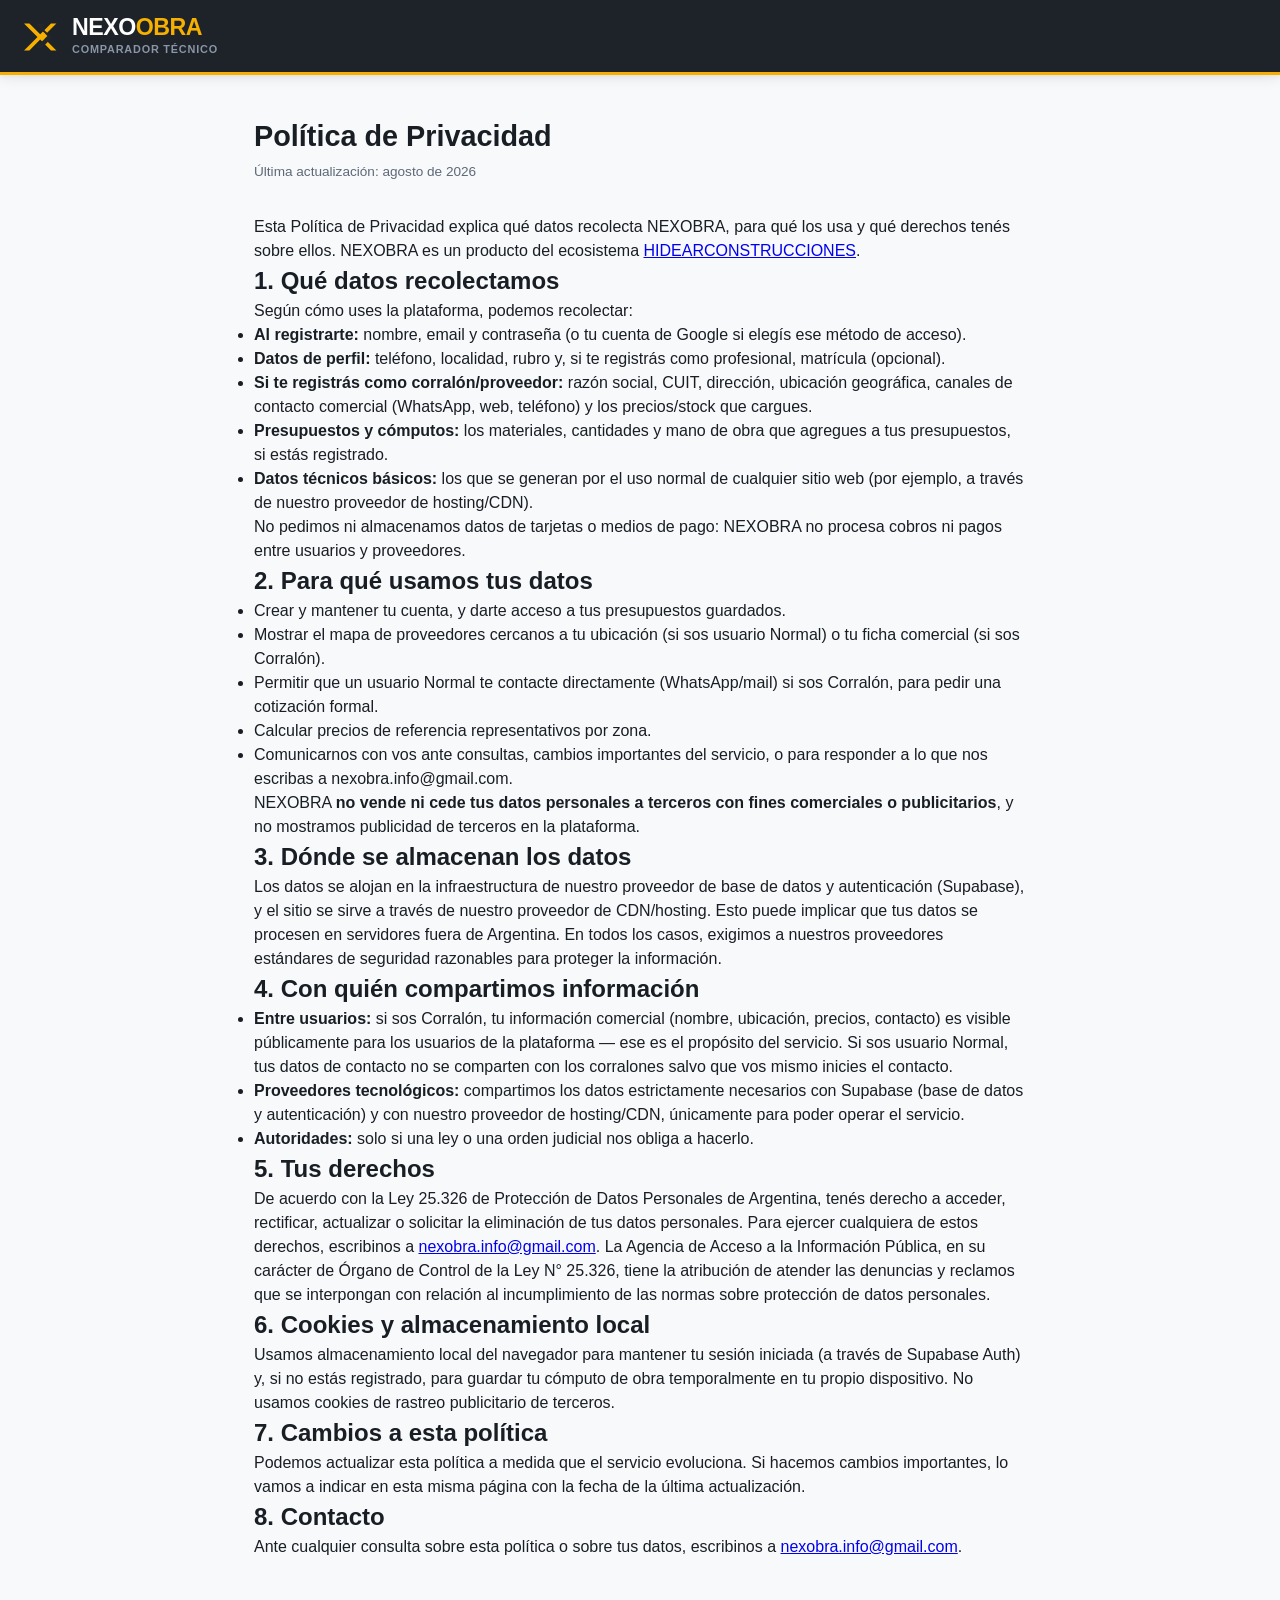
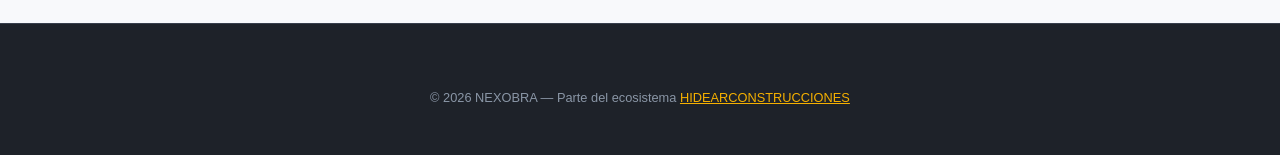
==== privacidad.html @ 2ec537c2 "Add files via upload" ====
<!DOCTYPE html>
<html lang="es">
<head>
  <meta charset="UTF-8">
  <meta name="viewport" content="width=device-width, initial-scale=1.0">
  <title>Política de Privacidad — NEXOBRA</title>
  <link rel="stylesheet" href="style.css">
</head>
<body>

  <header class="header" id="main-header">
    <div class="container header-container">
      <a href="index.html" class="brand-wrapper">
        <div class="brand-logo-icon">
          <svg width="36" height="36" viewBox="0 0 100 100" fill="none" xmlns="http://www.w3.org/2000/svg">
            <path d="M15 15L45 45L75 15H90L52.5 52.5L90 90H75L45 60L15 90H0L37.5 52.5L0 15H15Z" fill="#F5B000"/>
            <path d="M30 15L65 50L30 85H48L78 55L50 27L60 15H30Z" fill="#22262B"/>
            <path d="M55 40L65 50L55 60L45 50L55 40Z" fill="#F5B000"/>
          </svg>
        </div>
        <div class="brand-title-group">
          <div class="brand-name">NEXO<span class="accent">OBRA</span></div>
          <span class="brand-badge-tag">COMPARADOR TÉCNICO</span>
        </div>
      </a>
    </div>
  </header>

  <main class="container" style="max-width: 820px; padding: 2.5rem 1.5rem 4rem;">
    <h1 style="font-size: 1.8rem; font-weight: 800; margin-bottom: 4px;">Política de Privacidad</h1>
    <p style="color: var(--text-muted); font-size: 0.85rem; margin-bottom: 2rem;">Última actualización: agosto de 2026</p>

    <div class="legal-content">
      <p>Esta Política de Privacidad explica qué datos recolecta NEXOBRA, para qué los usa y qué derechos tenés sobre ellos. NEXOBRA es un producto del ecosistema <a href="https://www.hidearconstrucciones.com.ar/" target="_blank" rel="noopener">HIDEARCONSTRUCCIONES</a>.</p>

      <h2>1. Qué datos recolectamos</h2>
      <p>Según cómo uses la plataforma, podemos recolectar:</p>
      <ul>
        <li><strong>Al registrarte:</strong> nombre, email y contraseña (o tu cuenta de Google si elegís ese método de acceso).</li>
        <li><strong>Datos de perfil:</strong> teléfono, localidad, rubro y, si te registrás como profesional, matrícula (opcional).</li>
        <li><strong>Si te registrás como corralón/proveedor:</strong> razón social, CUIT, dirección, ubicación geográfica, canales de contacto comercial (WhatsApp, web, teléfono) y los precios/stock que cargues.</li>
        <li><strong>Presupuestos y cómputos:</strong> los materiales, cantidades y mano de obra que agregues a tus presupuestos, si estás registrado.</li>
        <li><strong>Datos técnicos básicos:</strong> los que se generan por el uso normal de cualquier sitio web (por ejemplo, a través de nuestro proveedor de hosting/CDN).</li>
      </ul>
      <p>No pedimos ni almacenamos datos de tarjetas o medios de pago: NEXOBRA no procesa cobros ni pagos entre usuarios y proveedores.</p>

      <h2>2. Para qué usamos tus datos</h2>
      <ul>
        <li>Crear y mantener tu cuenta, y darte acceso a tus presupuestos guardados.</li>
        <li>Mostrar el mapa de proveedores cercanos a tu ubicación (si sos usuario Normal) o tu ficha comercial (si sos Corralón).</li>
        <li>Permitir que un usuario Normal te contacte directamente (WhatsApp/mail) si sos Corralón, para pedir una cotización formal.</li>
        <li>Calcular precios de referencia representativos por zona.</li>
        <li>Comunicarnos con vos ante consultas, cambios importantes del servicio, o para responder a lo que nos escribas a nexobra.info@gmail.com.</li>
      </ul>
      <p>NEXOBRA <strong>no vende ni cede tus datos personales a terceros con fines comerciales o publicitarios</strong>, y no mostramos publicidad de terceros en la plataforma.</p>

      <h2>3. Dónde se almacenan los datos</h2>
      <p>Los datos se alojan en la infraestructura de nuestro proveedor de base de datos y autenticación (Supabase), y el sitio se sirve a través de nuestro proveedor de CDN/hosting. Esto puede implicar que tus datos se procesen en servidores fuera de Argentina. En todos los casos, exigimos a nuestros proveedores estándares de seguridad razonables para proteger la información.</p>

      <h2>4. Con quién compartimos información</h2>
      <ul>
        <li><strong>Entre usuarios:</strong> si sos Corralón, tu información comercial (nombre, ubicación, precios, contacto) es visible públicamente para los usuarios de la plataforma — ese es el propósito del servicio. Si sos usuario Normal, tus datos de contacto no se comparten con los corralones salvo que vos mismo inicies el contacto.</li>
        <li><strong>Proveedores tecnológicos:</strong> compartimos los datos estrictamente necesarios con Supabase (base de datos y autenticación) y con nuestro proveedor de hosting/CDN, únicamente para poder operar el servicio.</li>
        <li><strong>Autoridades:</strong> solo si una ley o una orden judicial nos obliga a hacerlo.</li>
      </ul>

      <h2>5. Tus derechos</h2>
      <p>De acuerdo con la Ley 25.326 de Protección de Datos Personales de Argentina, tenés derecho a acceder, rectificar, actualizar o solicitar la eliminación de tus datos personales. Para ejercer cualquiera de estos derechos, escribinos a <a href="mailto:nexobra.info@gmail.com">nexobra.info@gmail.com</a>. La Agencia de Acceso a la Información Pública, en su carácter de Órgano de Control de la Ley N° 25.326, tiene la atribución de atender las denuncias y reclamos que se interpongan con relación al incumplimiento de las normas sobre protección de datos personales.</p>

      <h2>6. Cookies y almacenamiento local</h2>
      <p>Usamos almacenamiento local del navegador para mantener tu sesión iniciada (a través de Supabase Auth) y, si no estás registrado, para guardar tu cómputo de obra temporalmente en tu propio dispositivo. No usamos cookies de rastreo publicitario de terceros.</p>

      <h2>7. Cambios a esta política</h2>
      <p>Podemos actualizar esta política a medida que el servicio evoluciona. Si hacemos cambios importantes, lo vamos a indicar en esta misma página con la fecha de la última actualización.</p>

      <h2>8. Contacto</h2>
      <p>Ante cualquier consulta sobre esta política o sobre tus datos, escribinos a <a href="mailto:nexobra.info@gmail.com">nexobra.info@gmail.com</a>.</p>
    </div>
  </main>

  <footer class="footer">
    <div class="container" style="text-align: center; padding: 1.5rem 0; font-size: 0.8rem; color: var(--text-subtle);">
      © 2026 NEXOBRA — Parte del ecosistema <a href="https://www.hidearconstrucciones.com.ar/" target="_blank" rel="noopener" style="color: var(--brand-yellow); text-decoration: underline;">HIDEARCONSTRUCCIONES</a>
    </div>
  </footer>

</body>
</html>
---- style.css ----
/* ==========================================================================
   NEXOBRA - Sistema de Diseño & Estilos Modernos
   Identidad: Amarillo Técnico de Obra & Antracita Carbón
   ========================================================================== */

:root {
  /* Brand Palette */
  --brand-yellow: #F5B000;
  --brand-yellow-hover: #E09E00;
  --brand-yellow-light: #FFF8E7;
  --brand-yellow-border: #FCE199;
  
  --brand-dark: #1E2229;
  --brand-dark-surface: #272C35;
  --brand-dark-border: #383F4C;
  
  /* Neutrals & Slate */
  --bg-app: #F8F9FB;
  --bg-card: #FFFFFF;
  --bg-card-hover: #FCFDFF;
  --bg-subtle: #F1F3F7;
  
  --text-main: #191E24;
  --text-muted: #5E6977;
  --text-subtle: #8A96A6;
  --text-inverse: #FFFFFF;
  
  --border-light: #E2E6EC;
  --border-subtle: #ECEFF4;
  
  /* Status */
  --color-success: #10B981;
  --color-success-light: #ECFDF5;
  --color-accent: #2563EB;
  --color-accent-light: #EFF6FF;

  /* Elevation */
  --shadow-sm: 0 1px 3px rgba(18, 24, 38, 0.05), 0 1px 2px rgba(18, 24, 38, 0.03);
  --shadow-md: 0 4px 12px rgba(18, 24, 38, 0.08), 0 2px 4px rgba(18, 24, 38, 0.04);
  --shadow-lg: 0 12px 28px rgba(18, 24, 38, 0.12), 0 4px 10px rgba(18, 24, 38, 0.06);
  --shadow-yellow: 0 4px 16px rgba(245, 176, 0, 0.28);
  
  /* Dimensions & Radius */
  --radius-sm: 6px;
  --radius-md: 10px;
  --radius-lg: 16px;
  --radius-full: 9999px;
  
  --font-family: 'Inter', -apple-system, BlinkMacSystemFont, "Segoe UI", Roboto, sans-serif;
  --transition-fast: 0.15s cubic-bezier(0.4, 0, 0.2, 1);
  --transition-normal: 0.25s cubic-bezier(0.4, 0, 0.2, 1);
}

/* Reset & Base */
*, *::before, *::after {
  box-sizing: border-box;
  margin: 0;
  padding: 0;
}

body {
  font-family: var(--font-family);
  background-color: var(--bg-app);
  color: var(--text-main);
  line-height: 1.5;
  -webkit-font-smoothing: antialiased;
  min-height: 100vh;
  display: flex;
  flex-direction: column;
}

/* Container */
.container {
  width: 100%;
  max-width: 1280px;
  margin: 0 auto;
  padding: 0 1.5rem;
}

/* ==========================================================================
   HEADER & NAVBAR
   ========================================================================== */
.header {
  background-color: var(--brand-dark);
  color: var(--text-inverse);
  position: sticky;
  top: 0;
  z-index: 100;
  border-bottom: 3px solid var(--brand-yellow);
  box-shadow: var(--shadow-md);
}

.header-container {
  display: flex;
  align-items: center;
  justify-content: space-between;
  height: 72px;
  gap: 16px;
}

.brand-wrapper {
  display: flex;
  align-items: center;
  gap: 12px;
  text-decoration: none;
  color: inherit;
  cursor: pointer;
}

.brand-logo-icon {
  width: 36px;
  height: 36px;
  display: flex;
  align-items: center;
  justify-content: center;
}

.brand-title-group {
  display: flex;
  flex-direction: column;
}

.brand-name {
  font-size: 1.45rem;
  font-weight: 900;
  letter-spacing: -0.5px;
  display: flex;
  align-items: center;
  line-height: 1.1;
}

.brand-name span.accent {
  color: var(--brand-yellow);
}

.brand-badge-tag {
  font-size: 0.68rem;
  font-weight: 700;
  letter-spacing: 0.8px;
  text-transform: uppercase;
  color: var(--text-subtle);
}

/* Nav Links */
.nav-links-desktop {
  display: flex;
  align-items: center;
  gap: 8px;
}

.nav-link {
  background: none;
  border: none;
  color: #D1D5DB;
  font-family: inherit;
  font-size: 0.9rem;
  font-weight: 600;
  padding: 8px 14px;
  border-radius: var(--radius-sm);
  cursor: pointer;
  transition: var(--transition-fast);
}

.nav-link:hover {
  color: var(--text-inverse);
  background-color: rgba(255, 255, 255, 0.06);
}

.nav-link.active {
  color: var(--brand-yellow);
  background-color: rgba(245, 176, 0, 0.12);
}

.header-actions {
  display: flex;
  align-items: center;
  gap: 12px;
}

.btn-excel-tool {
  display: inline-flex;
  align-items: center;
  gap: 8px;
  background-color: rgba(255, 255, 255, 0.08);
  color: #FFFFFF;
  border: 1px solid rgba(255, 255, 255, 0.2);
  padding: 9px 15px;
  border-radius: var(--radius-md);
  font-weight: 700;
  font-size: 0.84rem;
  cursor: pointer;
  transition: var(--transition-fast);
}

.btn-excel-tool:hover {
  background-color: var(--brand-yellow);
  color: var(--brand-dark);
  border-color: var(--brand-yellow);
  transform: translateY(-1px);
}

.btn-computo {
  display: inline-flex;
  align-items: center;
  gap: 10px;
  background-color: var(--brand-yellow);
  color: var(--brand-dark);
  border: none;
  padding: 10px 18px;
  border-radius: var(--radius-md);
  font-weight: 700;
  font-size: 0.88rem;
  cursor: pointer;
  transition: var(--transition-fast);
  box-shadow: var(--shadow-yellow);
}

.btn-computo:hover {
  background-color: var(--brand-yellow-hover);
  transform: translateY(-1px);
}

.computo-counter {
  background-color: var(--brand-dark);
  color: var(--brand-yellow);
  font-size: 0.75rem;
  padding: 2px 7px;
  border-radius: var(--radius-full);
  font-weight: 800;
}

/* ==========================================================================
   HOME VIEW STYLES
   ========================================================================== */
.hero-home {
  background: linear-gradient(180deg, var(--brand-dark) 0%, #222731 100%);
  color: var(--text-inverse);
  padding: 4.5rem 0 3.5rem;
  text-align: center;
  border-bottom: 1px solid var(--brand-dark-border);
}

.hero-home-content {
  max-width: 920px;
  margin: 0 auto;
}

.hero-tagline-badge {
  display: inline-block;
  background-color: rgba(245, 176, 0, 0.15);
  border: 1px solid var(--brand-yellow);
  color: var(--brand-yellow);
  font-size: 0.82rem;
  font-weight: 700;
  padding: 6px 14px;
  border-radius: var(--radius-full);
  margin-bottom: 1.25rem;
  letter-spacing: 0.5px;
  text-transform: uppercase;
}

.hero-main-title {
  font-size: 2.75rem;
  font-weight: 900;
  line-height: 1.15;
  letter-spacing: -1px;
  margin-bottom: 1.25rem;
}

.hero-main-title .accent-word {
  color: var(--brand-yellow);
}

.hero-main-desc {
  font-size: 1.12rem;
  color: #CBD5E1;
  line-height: 1.6;
  max-width: 780px;
  margin: 0 auto 2.5rem;
}

.hero-search-box {
  max-width: 760px;
  margin: 0 auto;
}

.search-input-wrapper {
  position: relative;
  display: flex;
  align-items: center;
  background-color: var(--bg-card);
  border-radius: var(--radius-lg);
  box-shadow: var(--shadow-lg);
  border: 2px solid transparent;
  transition: var(--transition-normal);
  padding: 5px;
  gap: 8px;
}

.search-input-wrapper:focus-within {
  border-color: var(--brand-yellow);
  box-shadow: 0 0 0 4px rgba(245, 176, 0, 0.25), var(--shadow-lg);
}

.search-icon {
  margin-left: 14px;
  color: var(--text-subtle);
  display: flex;
  align-items: center;
}

.search-input {
  width: 100%;
  padding: 12px 14px;
  font-size: 1.05rem;
  border: none;
  outline: none;
  background: transparent;
  color: var(--text-main);
  font-family: inherit;
}

.search-input::placeholder {
  color: var(--text-subtle);
  font-size: 0.95rem;
}

/* Quick tags in Hero */
.quick-tags-wrapper {
  display: flex;
  align-items: center;
  justify-content: center;
  flex-wrap: wrap;
  gap: 8px;
  font-size: 0.82rem;
}

.quick-tags-label {
  color: var(--text-subtle);
  font-weight: 500;
  margin-right: 4px;
}

.tag-pill {
  background-color: rgba(255, 255, 255, 0.1);
  color: #E2E8F0;
  border: 1px solid rgba(255, 255, 255, 0.15);
  padding: 5px 12px;
  border-radius: var(--radius-full);
  font-size: 0.78rem;
  cursor: pointer;
  transition: var(--transition-fast);
  user-select: none;
}

.tag-pill:hover {
  background-color: var(--brand-yellow);
  color: var(--brand-dark);
  border-color: var(--brand-yellow);
  transform: translateY(-1px);
}

/* ==========================================================================
   SECCIÓN PILARES DE INNOVACIÓN
   ========================================================================== */
.section-pilares {
  padding: 4.5rem 0;
  background-color: var(--bg-card);
  border-bottom: 1px solid var(--border-light);
}

.section-heading-center {
  text-align: center;
  max-width: 720px;
  margin: 0 auto 3rem;
}

.subheading-accent {
  font-size: 0.82rem;
  font-weight: 800;
  text-transform: uppercase;
  letter-spacing: 1.5px;
  color: var(--brand-yellow);
  margin-bottom: 8px;
}

.section-title {
  font-size: 2rem;
  font-weight: 800;
  color: var(--text-main);
  letter-spacing: -0.5px;
  margin-bottom: 10px;
}

.section-desc {
  font-size: 1rem;
  color: var(--text-muted);
  line-height: 1.55;
}

.pilares-grid {
  display: grid;
  grid-template-columns: repeat(auto-fit, minmax(300px, 1fr));
  gap: 2rem;
}

.pilar-card {
  background-color: var(--bg-app);
  border: 1px solid var(--border-light);
  border-radius: var(--radius-lg);
  padding: 2rem 1.75rem;
  transition: var(--transition-normal);
}

.pilar-card:hover {
  transform: translateY(-3px);
  box-shadow: var(--shadow-md);
  border-color: var(--brand-yellow);
}

.pilar-icon-box {
  font-size: 2.2rem;
  margin-bottom: 1.25rem;
}

.pilar-title {
  font-size: 1.2rem;
  font-weight: 800;
  margin-bottom: 10px;
  color: var(--brand-dark);
}

.pilar-text {
  font-size: 0.92rem;
  color: var(--text-muted);
  line-height: 1.6;
}

/* ==========================================================================
   SECCIÓN RUBROS / SUBÁREAS HUB
   ========================================================================== */
.section-rubros {
  padding: 4.5rem 0;
  background-color: var(--bg-app);
}

.section-heading-between {
  display: flex;
  align-items: flex-end;
  justify-content: space-between;
  margin-bottom: 2.5rem;
  gap: 1.5rem;
  flex-wrap: wrap;
}

.rubros-hub-grid {
  display: grid;
  grid-template-columns: repeat(auto-fill, minmax(280px, 1fr));
  gap: 1.5rem;
}

.rubro-hub-card {
  background-color: var(--bg-card);
  border: 1px solid var(--border-light);
  border-radius: var(--radius-lg);
  padding: 1.5rem;
  box-shadow: var(--shadow-sm);
  display: flex;
  flex-direction: column;
  justify-content: space-between;
  cursor: pointer;
  transition: var(--transition-normal);
  position: relative;
  overflow: hidden;
}

.rubro-hub-card::before {
  content: '';
  position: absolute;
  top: 0;
  left: 0;
  width: 100%;
  height: 4px;
  background-color: transparent;
  transition: background-color var(--transition-fast);
}

.rubro-hub-card:hover {
  transform: translateY(-3px);
  box-shadow: var(--shadow-md);
  border-color: var(--brand-yellow-border);
}

.rubro-hub-card:hover::before {
  background-color: var(--brand-yellow);
}

.rubro-card-top {
  display: flex;
  align-items: center;
  justify-content: space-between;
  margin-bottom: 12px;
}

.rubro-card-icon {
  font-size: 1.8rem;
  background-color: var(--bg-subtle);
  width: 48px;
  height: 48px;
  display: flex;
  align-items: center;
  justify-content: center;
  border-radius: var(--radius-md);
}

.rubro-count-pill {
  font-size: 0.76rem;
  font-weight: 700;
  background-color: var(--brand-yellow-light);
  color: #854D0E;
  border: 1px solid var(--brand-yellow-border);
  padding: 3px 9px;
  border-radius: var(--radius-full);
}

.rubro-card-name {
  font-size: 1.15rem;
  font-weight: 800;
  color: var(--brand-dark);
  margin-bottom: 6px;
}

.rubro-card-desc {
  font-size: 0.84rem;
  color: var(--text-muted);
  line-height: 1.45;
  margin-bottom: 16px;
}

.rubro-card-footer {
  display: flex;
  align-items: center;
  justify-content: space-between;
  font-size: 0.82rem;
  font-weight: 700;
  color: var(--brand-dark);
  border-top: 1px solid var(--border-subtle);
  padding-top: 12px;
}

.rubro-card-footer span.arrow {
  color: var(--brand-yellow);
  font-size: 1.1rem;
  transition: transform var(--transition-fast);
}

.rubro-hub-card:hover .rubro-card-footer span.arrow {
  transform: translateX(4px);
}

/* ==========================================================================
   BANNER EXCEL CTA
   ========================================================================== */
.section-excel-cta {
  padding: 1rem 0 4.5rem;
  background-color: var(--bg-app);
}

.excel-banner-card {
  background: linear-gradient(135deg, var(--brand-dark) 0%, #29303D 100%);
  border: 1px solid var(--brand-dark-border);
  border-radius: var(--radius-lg);
  padding: 3rem;
  color: var(--text-inverse);
  display: grid;
  grid-template-columns: 1.2fr 1fr;
  gap: 2.5rem;
  align-items: center;
  box-shadow: var(--shadow-lg);
  position: relative;
  overflow: hidden;
}

.excel-banner-badge {
  font-size: 0.76rem;
  font-weight: 800;
  letter-spacing: 1px;
  color: var(--brand-yellow);
  display: inline-block;
  margin-bottom: 10px;
}

.excel-banner-title {
  font-size: 1.85rem;
  font-weight: 800;
  line-height: 1.2;
  margin-bottom: 12px;
}

.excel-banner-text {
  font-size: 0.96rem;
  color: #CBD5E1;
  line-height: 1.6;
  margin-bottom: 24px;
}

.mock-excel-sheet {
  background-color: var(--bg-card);
  color: var(--text-main);
  border-radius: var(--radius-md);
  padding: 12px;
  font-family: monospace;
  font-size: 0.78rem;
  box-shadow: var(--shadow-md);
  border: 1px solid var(--border-light);
}

.mock-sheet-row {
  display: grid;
  grid-template-columns: 2fr 1fr 1fr 1fr;
  padding: 6px 8px;
  border-bottom: 1px solid var(--border-subtle);
}

.mock-sheet-row.head {
  background-color: var(--bg-subtle);
  font-weight: 700;
  border-bottom: 1px solid var(--border-light);
}

.mock-sheet-row.total {
  background-color: var(--brand-yellow-light);
  font-weight: 800;
  border-bottom: none;
}

/* ==========================================================================
   CATALOG VIEW (BREADCRUMB & CONTROLS)
   ========================================================================== */
.catalog-breadcrumb {
  display: flex;
  align-items: center;
  gap: 8px;
  font-size: 0.85rem;
  margin-bottom: 1.25rem;
}

.btn-breadcrumb-home {
  background: none;
  border: none;
  color: var(--text-muted);
  font-weight: 700;
  cursor: pointer;
  padding: 4px 8px;
  border-radius: var(--radius-sm);
  transition: var(--transition-fast);
}

.btn-breadcrumb-home:hover {
  background-color: var(--border-light);
  color: var(--brand-dark);
}

.breadcrumb-separator {
  color: var(--text-subtle);
}

.breadcrumb-current {
  font-weight: 700;
  color: var(--brand-dark);
}

.catalog-header-banner {
  display: flex;
  align-items: center;
  justify-content: space-between;
  gap: 1.5rem;
  margin-bottom: 1.5rem;
  flex-wrap: wrap;
}

.catalog-title {
  font-size: 1.85rem;
  font-weight: 800;
  color: var(--brand-dark);
  letter-spacing: -0.5px;
}

.catalog-subtitle {
  font-size: 0.92rem;
  color: var(--text-muted);
}

.catalog-search-inline {
  width: 100%;
  max-width: 380px;
  background: var(--bg-card);
  border-radius: var(--radius-md);
  border: 1px solid var(--border-light);
  box-shadow: var(--shadow-sm);
}

.catalog-search-inline .search-input {
  padding: 10px 14px;
  font-size: 0.9rem;
}

/* ==========================================================================
   APP CONTROLS BAR (DUAL PRICING & FILTERS)
   ========================================================================== */
.controls-card {
  background-color: var(--bg-card);
  border: 1px solid var(--border-light);
  border-radius: var(--radius-lg);
  padding: 1.25rem 1.5rem;
  box-shadow: var(--shadow-sm);
  margin-bottom: 2rem;
  display: flex;
  flex-direction: column;
  gap: 1.25rem;
}

.controls-header {
  display: flex;
  align-items: center;
  justify-content: space-between;
  flex-wrap: wrap;
  gap: 1rem;
  border-bottom: 1px solid var(--border-subtle);
  padding-bottom: 1rem;
}

.pricing-mode-selector {
  display: flex;
  align-items: center;
  gap: 12px;
}

.mode-toggle-group {
  display: inline-flex;
  background-color: var(--bg-subtle);
  padding: 4px;
  border-radius: var(--radius-md);
  border: 1px solid var(--border-light);
}

.mode-btn {
  display: flex;
  align-items: center;
  gap: 8px;
  border: none;
  background: transparent;
  padding: 8px 16px;
  border-radius: var(--radius-sm);
  font-size: 0.88rem;
  font-weight: 600;
  color: var(--text-muted);
  cursor: pointer;
  transition: var(--transition-fast);
}

.mode-btn.active {
  background-color: var(--brand-dark);
  color: var(--brand-yellow);
  box-shadow: var(--shadow-sm);
}

.mode-btn:not(.active):hover {
  color: var(--text-main);
  background-color: rgba(0, 0, 0, 0.04);
}

.view-sort-controls {
  display: flex;
  align-items: center;
  gap: 12px;
}

.sort-select {
  padding: 8px 14px;
  border-radius: var(--radius-md);
  border: 1px solid var(--border-light);
  background-color: var(--bg-card);
  color: var(--text-main);
  font-size: 0.85rem;
  font-weight: 500;
  outline: none;
  cursor: pointer;
}

.sort-select:focus {
  border-color: var(--brand-yellow);
}

.view-toggle-btn {
  background-color: var(--bg-subtle);
  border: 1px solid var(--border-light);
  color: var(--text-muted);
  width: 38px;
  height: 38px;
  border-radius: var(--radius-md);
  display: flex;
  align-items: center;
  justify-content: center;
  cursor: pointer;
  transition: var(--transition-fast);
}

.view-toggle-btn.active, .view-toggle-btn:hover {
  color: var(--brand-dark);
  border-color: var(--text-main);
  background-color: var(--bg-card);
}

.category-filter-bar {
  display: flex;
  align-items: center;
  gap: 8px;
  overflow-x: auto;
  padding-bottom: 4px;
  scrollbar-width: thin;
}

.category-filter-bar::-webkit-scrollbar {
  height: 4px;
}

.category-filter-bar::-webkit-scrollbar-thumb {
  background-color: var(--border-light);
  border-radius: 4px;
}

.cat-btn {
  white-space: nowrap;
  background-color: var(--bg-subtle);
  color: var(--text-muted);
  border: 1px solid var(--border-light);
  padding: 7px 14px;
  border-radius: var(--radius-full);
  font-size: 0.82rem;
  font-weight: 600;
  cursor: pointer;
  transition: var(--transition-fast);
  display: inline-flex;
  align-items: center;
  gap: 6px;
}

.cat-btn .count-badge {
  background-color: rgba(0,0,0,0.06);
  padding: 1px 6px;
  border-radius: 10px;
  font-size: 0.72rem;
}

.cat-btn:hover {
  background-color: var(--border-light);
  color: var(--text-main);
}

.cat-btn.active {
  background-color: var(--brand-yellow);
  color: var(--brand-dark);
  border-color: var(--brand-yellow);
}

.cat-btn.active .count-badge {
  background-color: var(--brand-dark);
  color: var(--brand-yellow);
}

/* ==========================================================================
   RESULTS SUMMARY & PRODUCTS GRID
   ========================================================================== */
.results-summary {
  display: flex;
  align-items: center;
  justify-content: space-between;
  margin-bottom: 1.25rem;
  font-size: 0.88rem;
  color: var(--text-muted);
}

.results-count {
  font-weight: 700;
  color: var(--text-main);
}

.products-grid {
  display: grid;
  grid-template-columns: repeat(auto-fill, minmax(320px, 1fr));
  gap: 1.5rem;
  margin-bottom: 3rem;
}

.product-card {
  background-color: var(--bg-card);
  border: 1px solid var(--border-light);
  border-radius: var(--radius-lg);
  padding: 1.4rem;
  box-shadow: var(--shadow-sm);
  display: flex;
  flex-direction: column;
  justify-content: space-between;
  transition: var(--transition-normal);
  position: relative;
}

.product-card:hover {
  box-shadow: var(--shadow-md);
  border-color: var(--brand-yellow-border);
  transform: translateY(-2px);
}

.card-top {
  display: flex;
  align-items: flex-start;
  justify-content: space-between;
  gap: 8px;
  margin-bottom: 10px;
}

.card-code {
  font-family: monospace;
  font-size: 0.75rem;
  font-weight: 700;
  color: var(--brand-dark);
  background-color: var(--brand-yellow-light);
  border: 1px solid var(--brand-yellow-border);
  padding: 2px 6px;
  border-radius: 4px;
}

.card-rubro-badge {
  font-size: 0.72rem;
  font-weight: 600;
  color: var(--text-muted);
  background-color: var(--bg-subtle);
  padding: 2px 8px;
  border-radius: var(--radius-full);
}

.product-title {
  font-size: 1.05rem;
  font-weight: 700;
  color: var(--text-main);
  line-height: 1.35;
  margin-bottom: 6px;
}

.product-category-tree {
  font-size: 0.78rem;
  color: var(--text-subtle);
  margin-bottom: 12px;
}

.card-price-box {
  background-color: var(--bg-subtle);
  border-radius: var(--radius-md);
  padding: 12px 14px;
  margin-bottom: 14px;
  border: 1px solid var(--border-subtle);
}

.price-main-row {
  display: flex;
  align-items: baseline;
  justify-content: space-between;
}

.price-main-val {
  font-size: 1.38rem;
  font-weight: 800;
  color: var(--brand-dark);
  letter-spacing: -0.5px;
}

.price-unit-tag {
  font-size: 0.82rem;
  font-weight: 600;
  color: var(--text-muted);
}

.price-secondary-row {
  display: flex;
  align-items: center;
  justify-content: space-between;
  margin-top: 4px;
  font-size: 0.76rem;
  color: var(--text-muted);
  border-top: 1px dashed var(--border-light);
  padding-top: 4px;
}

.price-trace {
  margin: -5px 0 12px;
  border: 1px solid var(--border-subtle);
  border-radius: var(--radius-sm);
  background: #fffdf5;
  color: var(--text-muted);
  font-size: 0.74rem;
}

.price-trace summary {
  cursor: pointer;
  padding: 8px 10px;
  color: var(--brand-dark);
  font-weight: 700;
}

.price-trace-content {
  border-top: 1px solid var(--border-subtle);
  padding: 8px 10px 10px;
  line-height: 1.55;
}

.price-trace-content span,
.cart-price-trace,
.table-price-trace {
  color: var(--text-subtle);
}

.price-trace-content p {
  margin: 7px 0 0;
  font-size: 0.7rem;
  line-height: 1.4;
}

.table-price-trace,
.cart-price-trace {
  margin-top: 3px;
  font-size: 0.68rem;
  line-height: 1.25;
}

.card-tags {
  display: flex;
  flex-wrap: wrap;
  gap: 5px;
  margin-bottom: 16px;
}

.card-tag-item {
  font-size: 0.72rem;
  background-color: var(--bg-app);
  color: var(--text-muted);
  border: 1px solid var(--border-light);
  padding: 2px 7px;
  border-radius: var(--radius-sm);
  cursor: pointer;
  transition: var(--transition-fast);
}

.card-tag-item:hover {
  background-color: var(--brand-yellow-light);
  color: var(--brand-dark);
  border-color: var(--brand-yellow);
}

.card-actions {
  display: flex;
  align-items: center;
  gap: 8px;
  margin-top: auto;
}

.qty-control {
  display: flex;
  align-items: center;
  border: 1px solid var(--border-light);
  border-radius: var(--radius-md);
  background-color: var(--bg-card);
  overflow: hidden;
}

.qty-btn {
  background: none;
  border: none;
  width: 32px;
  height: 36px;
  font-weight: bold;
  font-size: 1rem;
  cursor: pointer;
  color: var(--text-main);
  transition: var(--transition-fast);
  display: flex;
  align-items: center;
  justify-content: center;
}

.qty-btn:hover {
  background-color: var(--bg-subtle);
}

.qty-input {
  width: 44px;
  height: 36px;
  border: none;
  text-align: center;
  font-weight: 700;
  font-size: 0.88rem;
  color: var(--text-main);
  outline: none;
  background: transparent;
}

.btn-add-computo {
  flex: 1;
  display: flex;
  align-items: center;
  justify-content: center;
  gap: 6px;
  background-color: var(--brand-dark);
  color: var(--brand-yellow);
  border: none;
  padding: 9px 12px;
  border-radius: var(--radius-md);
  font-size: 0.84rem;
  font-weight: 700;
  cursor: pointer;
  transition: var(--transition-fast);
}

.btn-add-computo:hover {
  background-color: #0F1216;
  box-shadow: var(--shadow-sm);
}

.btn-add-computo.added {
  background-color: var(--color-success);
  color: white;
}

/* ==========================================================================
   TABLE VIEW ALTERNATIVE
   ========================================================================== */
.table-view-container {
  background-color: var(--bg-card);
  border: 1px solid var(--border-light);
  border-radius: var(--radius-lg);
  overflow-x: auto;
  box-shadow: var(--shadow-sm);
  margin-bottom: 3rem;
}

.materials-table {
  width: 100%;
  border-collapse: collapse;
  text-align: left;
  font-size: 0.88rem;
}

.materials-table th {
  background-color: var(--bg-subtle);
  color: var(--text-muted);
  font-weight: 700;
  padding: 12px 16px;
  border-bottom: 1px solid var(--border-light);
  font-size: 0.8rem;
  text-transform: uppercase;
  letter-spacing: 0.5px;
}

.materials-table td {
  padding: 14px 16px;
  border-bottom: 1px solid var(--border-subtle);
  vertical-align: middle;
}

.materials-table tr:hover {
  background-color: var(--bg-card-hover);
}

/* ==========================================================================
   OFFCANVAS / DRAWER CÓMPUTO DE OBRA
   ========================================================================== */
.drawer-backdrop, .modal-backdrop {
  position: fixed;
  top: 0;
  left: 0;
  width: 100vw;
  height: 100vh;
  background-color: rgba(15, 23, 42, 0.65);
  backdrop-filter: blur(4px);
  z-index: 200;
  opacity: 0;
  pointer-events: none;
  transition: opacity var(--transition-normal);
}

.drawer-backdrop.open, .modal-backdrop.open {
  opacity: 1;
  pointer-events: auto;
}

.computo-drawer {
  position: fixed;
  top: 0;
  right: -480px;
  width: 100%;
  max-width: 460px;
  height: 100vh;
  background-color: var(--bg-card);
  box-shadow: var(--shadow-lg);
  z-index: 210;
  display: flex;
  flex-direction: column;
  transition: right var(--transition-normal);
}

.computo-drawer.open {
  right: 0;
}

.drawer-header {
  background-color: var(--brand-dark);
  color: var(--text-inverse);
  padding: 1.25rem 1.5rem;
  display: flex;
  align-items: center;
  justify-content: space-between;
  border-bottom: 3px solid var(--brand-yellow);
}

.drawer-title-group {
  display: flex;
  align-items: center;
  gap: 10px;
}

.drawer-title {
  font-size: 1.15rem;
  font-weight: 800;
}

.drawer-close-btn, .modal-close-btn {
  background: none;
  border: none;
  color: var(--text-subtle);
  font-size: 1.4rem;
  cursor: pointer;
  padding: 4px;
}

.drawer-close-btn:hover, .modal-close-btn:hover {
  color: var(--text-inverse);
}

.drawer-body {
  flex: 1;
  overflow-y: auto;
  padding: 1.25rem 1.5rem;
}

.computo-empty-state {
  text-align: center;
  padding: 3rem 1rem;
  color: var(--text-muted);
}

.empty-icon {
  font-size: 3rem;
  margin-bottom: 1rem;
  opacity: 0.6;
}

.computo-list {
  display: flex;
  flex-direction: column;
  gap: 12px;
}

.computo-item {
  background-color: var(--bg-app);
  border: 1px solid var(--border-light);
  border-radius: var(--radius-md);
  padding: 12px;
  display: flex;
  flex-direction: column;
  gap: 8px;
}

.computo-item-head {
  display: flex;
  justify-content: space-between;
  align-items: flex-start;
  gap: 8px;
}

.computo-item-title {
  font-size: 0.88rem;
  font-weight: 700;
  color: var(--text-main);
  line-height: 1.3;
}

.btn-remove-item {
  background: none;
  border: none;
  color: #EF4444;
  cursor: pointer;
  font-size: 1.1rem;
  padding: 2px 6px;
}

.computo-item-controls {
  display: flex;
  align-items: center;
  justify-content: space-between;
  font-size: 0.82rem;
}

.computo-item-subtotal {
  font-weight: 800;
  color: var(--brand-dark);
  font-size: 0.95rem;
}

.drawer-footer {
  background-color: var(--bg-subtle);
  border-top: 1px solid var(--border-light);
  padding: 1.25rem 1.5rem;
  display: flex;
  flex-direction: column;
  gap: 12px;
}

.summary-row {
  display: flex;
  justify-content: space-between;
  align-items: center;
  font-size: 0.9rem;
  color: var(--text-muted);
}

.summary-row.total-row {
  font-size: 1.25rem;
  font-weight: 800;
  color: var(--brand-dark);
  border-top: 1px solid var(--border-light);
  padding-top: 8px;
}

.drawer-actions {
  display: grid;
  grid-template-columns: 1fr 1fr;
  gap: 10px;
  margin-top: 6px;
}

.btn-action-drawer {
  padding: 10px;
  border-radius: var(--radius-md);
  font-weight: 700;
  font-size: 0.85rem;
  cursor: pointer;
  display: flex;
  align-items: center;
  justify-content: center;
  gap: 6px;
  border: none;
  transition: var(--transition-fast);
}

.btn-print {
  background-color: var(--brand-dark);
  color: var(--brand-yellow);
}

.btn-print:hover {
  background-color: #0F1216;
}

.btn-copy {
  background-color: var(--bg-card);
  border: 1px solid var(--border-light);
  color: var(--text-main);
}

.btn-copy:hover {
  background-color: var(--border-light);
}

/* ==========================================================================
   MODAL EXCEL COTIZADOR (ETAPA 3)
   ========================================================================== */
.excel-modal {
  position: fixed;
  top: 50%;
  left: 50%;
  transform: translate(-50%, -50%) scale(0.95);
  width: 90%;
  max-width: 860px;
  max-height: 90vh;
  background-color: var(--bg-card);
  border-radius: var(--radius-lg);
  box-shadow: var(--shadow-lg);
  z-index: 250;
  display: flex;
  flex-direction: column;
  opacity: 0;
  pointer-events: none;
  transition: all var(--transition-normal);
  border: 1px solid var(--border-light);
  overflow: hidden;
}

.excel-modal.open {
  opacity: 1;
  pointer-events: auto;
  transform: translate(-50%, -50%) scale(1);
}

.modal-header {
  background-color: var(--brand-dark);
  color: var(--text-inverse);
  padding: 1.25rem 1.5rem;
  display: flex;
  justify-content: space-between;
  align-items: center;
  border-bottom: 3px solid var(--brand-yellow);
}

.modal-icon-badge {
  font-size: 1.6rem;
  background-color: var(--brand-dark-surface);
  padding: 6px 10px;
  border-radius: var(--radius-md);
}

.modal-body {
  padding: 1.5rem;
  overflow-y: auto;
  max-height: calc(90vh - 80px);
}

.excel-config-grid {
  display: grid;
  grid-template-columns: repeat(auto-fit, minmax(240px, 1fr));
  gap: 1rem;
  background-color: var(--bg-subtle);
  border: 1px solid var(--border-light);
  padding: 1.2rem;
  border-radius: var(--radius-md);
  margin-bottom: 1.25rem;
}

.config-field {
  display: flex;
  flex-direction: column;
  gap: 6px;
}

.config-field label {
  font-size: 0.8rem;
  font-weight: 700;
  color: var(--text-main);
}

.form-select, .form-input {
  padding: 8px 12px;
  border-radius: var(--radius-md);
  border: 1px solid var(--border-light);
  font-family: inherit;
  font-size: 0.88rem;
  outline: none;
  background-color: var(--bg-card);
}

.form-select:focus, .form-input:focus {
  border-color: var(--brand-yellow);
}

.file-dropzone {
  border: 2px dashed #CBD5E1;
  border-radius: var(--radius-lg);
  padding: 2.5rem 1.5rem;
  text-align: center;
  background-color: var(--bg-app);
  cursor: pointer;
  transition: var(--transition-fast);
}

.file-dropzone:hover, .file-dropzone.dragover {
  border-color: var(--brand-yellow);
  background-color: var(--brand-yellow-light);
}

.dropzone-icon {
  font-size: 2.8rem;
  margin-bottom: 8px;
}

.match-status-badge {
  display: inline-flex;
  align-items: center;
  gap: 4px;
  padding: 2px 8px;
  border-radius: var(--radius-full);
  font-size: 0.72rem;
  font-weight: 700;
}

.status-matched {
  background-color: #DEF7EC;
  color: #03543F;
}

.status-suggested {
  background-color: #FEF08A;
  color: #713F12;
}

.status-notfound {
  background-color: #FDE8E8;
  color: #9B1C1C;
}

/* ==========================================================================
   TOAST NOTIFICATION
   ========================================================================== */
.toast-container {
  position: fixed;
  bottom: 24px;
  right: 24px;
  z-index: 300;
  display: flex;
  flex-direction: column;
  gap: 10px;
}

.toast {
  background-color: var(--brand-dark);
  color: var(--text-inverse);
  padding: 12px 18px;
  border-radius: var(--radius-md);
  box-shadow: var(--shadow-lg);
  border-left: 4px solid var(--brand-yellow);
  font-size: 0.88rem;
  display: flex;
  align-items: center;
  gap: 10px;
  animation: slide-in 0.3s ease;
}

@keyframes slide-in {
  from { transform: translateY(20px); opacity: 0; }
  to { transform: translateY(0); opacity: 1; }
}

/* ==========================================================================
   FOOTER
   ========================================================================== */
.footer {
  margin-top: auto;
  background-color: var(--brand-dark);
  color: var(--text-subtle);
  padding: 2.5rem 0 1.5rem;
  border-top: 1px solid var(--brand-dark-border);
  font-size: 0.85rem;
}

.footer-grid {
  display: grid;
  grid-template-columns: 2fr 1fr 1fr;
  gap: 2rem;
  margin-bottom: 2rem;
}

.footer-brand h4 {
  color: var(--text-inverse);
  font-size: 1.1rem;
  margin-bottom: 6px;
}

.footer-brand p {
  line-height: 1.5;
}

.footer-col h5 {
  color: var(--text-inverse);
  font-size: 0.9rem;
  margin-bottom: 12px;
}

.footer-col ul {
  list-style: none;
  display: flex;
  flex-direction: column;
  gap: 6px;
}

.footer-col li {
  color: var(--text-subtle);
}

.footer-bottom {
  border-top: 1px solid var(--brand-dark-border);
  padding-top: 1.25rem;
  text-align: center;
  font-size: 0.78rem;
}

/* Responsive adjustments */
@media (max-width: 900px) {
  .hero-main-title {
    font-size: 2.1rem;
  }
  .excel-banner-card {
    grid-template-columns: 1fr;
    padding: 2rem;
  }
  .nav-links-desktop {
    display: none;
  }
}

@media (max-width: 640px) {
  .hero-main-title {
    font-size: 1.65rem;
  }
  .products-grid {
    grid-template-columns: 1fr;
  }
  .footer-grid {
    grid-template-columns: 1fr;
  }
  .computo-drawer {
    max-width: 100vw;
  }
  .header-actions .btn-excel-tool span {
    display: none;
  }
}

/* --- Selector de mes de precio (catálogo) --- */
.price-month-picker {
  display: flex;
  align-items: center;
  gap: 0.5rem;
  font-size: 0.8rem;
  color: var(--text-muted);
}
.price-month-picker label {
  font-weight: 600;
  white-space: nowrap;
}
.price-month-picker select {
  min-width: 130px;
}

/* --- Explicador de actualización IPC (home) --- */
.ipc-explainer {
  display: grid;
  grid-template-columns: 1fr 1.3fr;
  gap: 2rem;
  align-items: center;
  margin-top: 2.5rem;
  padding: 1.75rem;
  border-radius: 16px;
  background: var(--surface-1, #f7f5f0);
}
.ipc-chart-wrapper {
  position: relative;
  height: 240px;
}
@media (max-width: 860px) {
  .ipc-explainer {
    grid-template-columns: 1fr;
  }
  .ipc-chart-wrapper {
    height: 200px;
  }
}

/* --- Autenticación: botón de header, dropdown, modal --- */
.btn-auth-login {
  display: flex;
  align-items: center;
  gap: 6px;
  padding: 9px 14px;
  border-radius: var(--radius-sm, 8px);
  border: 1px solid rgba(255,255,255,0.18);
  background: rgba(255,255,255,0.06);
  color: var(--text-inverse, #fff);
  font-family: inherit;
  font-size: 0.85rem;
  font-weight: 600;
  cursor: pointer;
}
.btn-auth-login:hover {
  background: rgba(255,255,255,0.14);
}
.auth-header-wrapper {
  position: relative;
}
.auth-dropdown {
  position: absolute;
  right: 0;
  top: calc(100% + 8px);
  background: #fff;
  border: 1px solid var(--border-light, #e5e5e5);
  border-radius: 10px;
  box-shadow: 0 8px 24px rgba(0,0,0,0.15);
  min-width: 160px;
  overflow: hidden;
  z-index: 60;
}
.auth-dropdown button {
  width: 100%;
  text-align: left;
  padding: 10px 14px;
  background: none;
  border: none;
  font-family: inherit;
  font-size: 0.85rem;
  font-weight: 600;
  color: #b91c1c;
  cursor: pointer;
}
.auth-dropdown button:hover {
  background: #f7f5f0;
}

.auth-tabs {
  display: flex;
  gap: 4px;
  background: var(--surface-1, #f1f3f7);
  border-radius: 10px;
  padding: 4px;
  margin-bottom: 18px;
}
.auth-tab {
  flex: 1;
  padding: 9px;
  border: none;
  border-radius: 8px;
  background: none;
  font-family: inherit;
  font-size: 0.85rem;
  font-weight: 700;
  color: var(--text-muted);
  cursor: pointer;
}
.auth-tab.active {
  background: #fff;
  color: var(--brand-dark, #111);
  box-shadow: 0 1px 3px rgba(0,0,0,0.12);
}

.auth-form .config-field {
  margin-bottom: 14px;
}
.auth-error {
  background: #fef2f2;
  color: #b91c1c;
  border: 1px solid #fecaca;
  border-radius: 8px;
  padding: 8px 12px;
  font-size: 0.8rem;
  margin-bottom: 14px;
}
.auth-info {
  background: #f0fdf4;
  color: #15803d;
  border: 1px solid #bbf7d0;
  border-radius: 8px;
  padding: 8px 12px;
  font-size: 0.8rem;
  margin-bottom: 14px;
}

.auth-role-picker {
  display: flex;
  flex-direction: column;
  gap: 8px;
}
.auth-role-option {
  display: flex;
  align-items: flex-start;
  gap: 10px;
  border: 1.5px solid var(--border-light, #e5e5e5);
  border-radius: 10px;
  padding: 10px 12px;
  cursor: pointer;
}
.auth-role-option:has(input:checked) {
  border-color: var(--brand-yellow, #F5B000);
  background: rgba(245,176,0,0.08);
}
.auth-role-option input {
  margin-top: 3px;
}
.auth-role-option div {
  display: flex;
  flex-direction: column;
}
.auth-role-option strong {
  font-size: 0.85rem;
}
.auth-role-option span {
  font-size: 0.75rem;
  color: var(--text-muted);
}

.auth-divider {
  display: flex;
  align-items: center;
  text-align: center;
  color: var(--text-subtle);
  font-size: 0.75rem;
  margin: 16px 0;
}
.auth-divider::before, .auth-divider::after {
  content: '';
  flex: 1;
  border-bottom: 1px solid var(--border-light, #e5e5e5);
}
.auth-divider span {
  padding: 0 10px;
}

.btn-google-auth {
  width: 100%;
  display: flex;
  align-items: center;
  justify-content: center;
  gap: 10px;
  padding: 10px;
  border-radius: 8px;
  border: 1.5px solid var(--border-light, #e5e5e5);
  background: #fff;
  font-family: inherit;
  font-size: 0.85rem;
  font-weight: 600;
  cursor: pointer;
}
.btn-google-auth:hover {
  background: #f7f5f0;
}
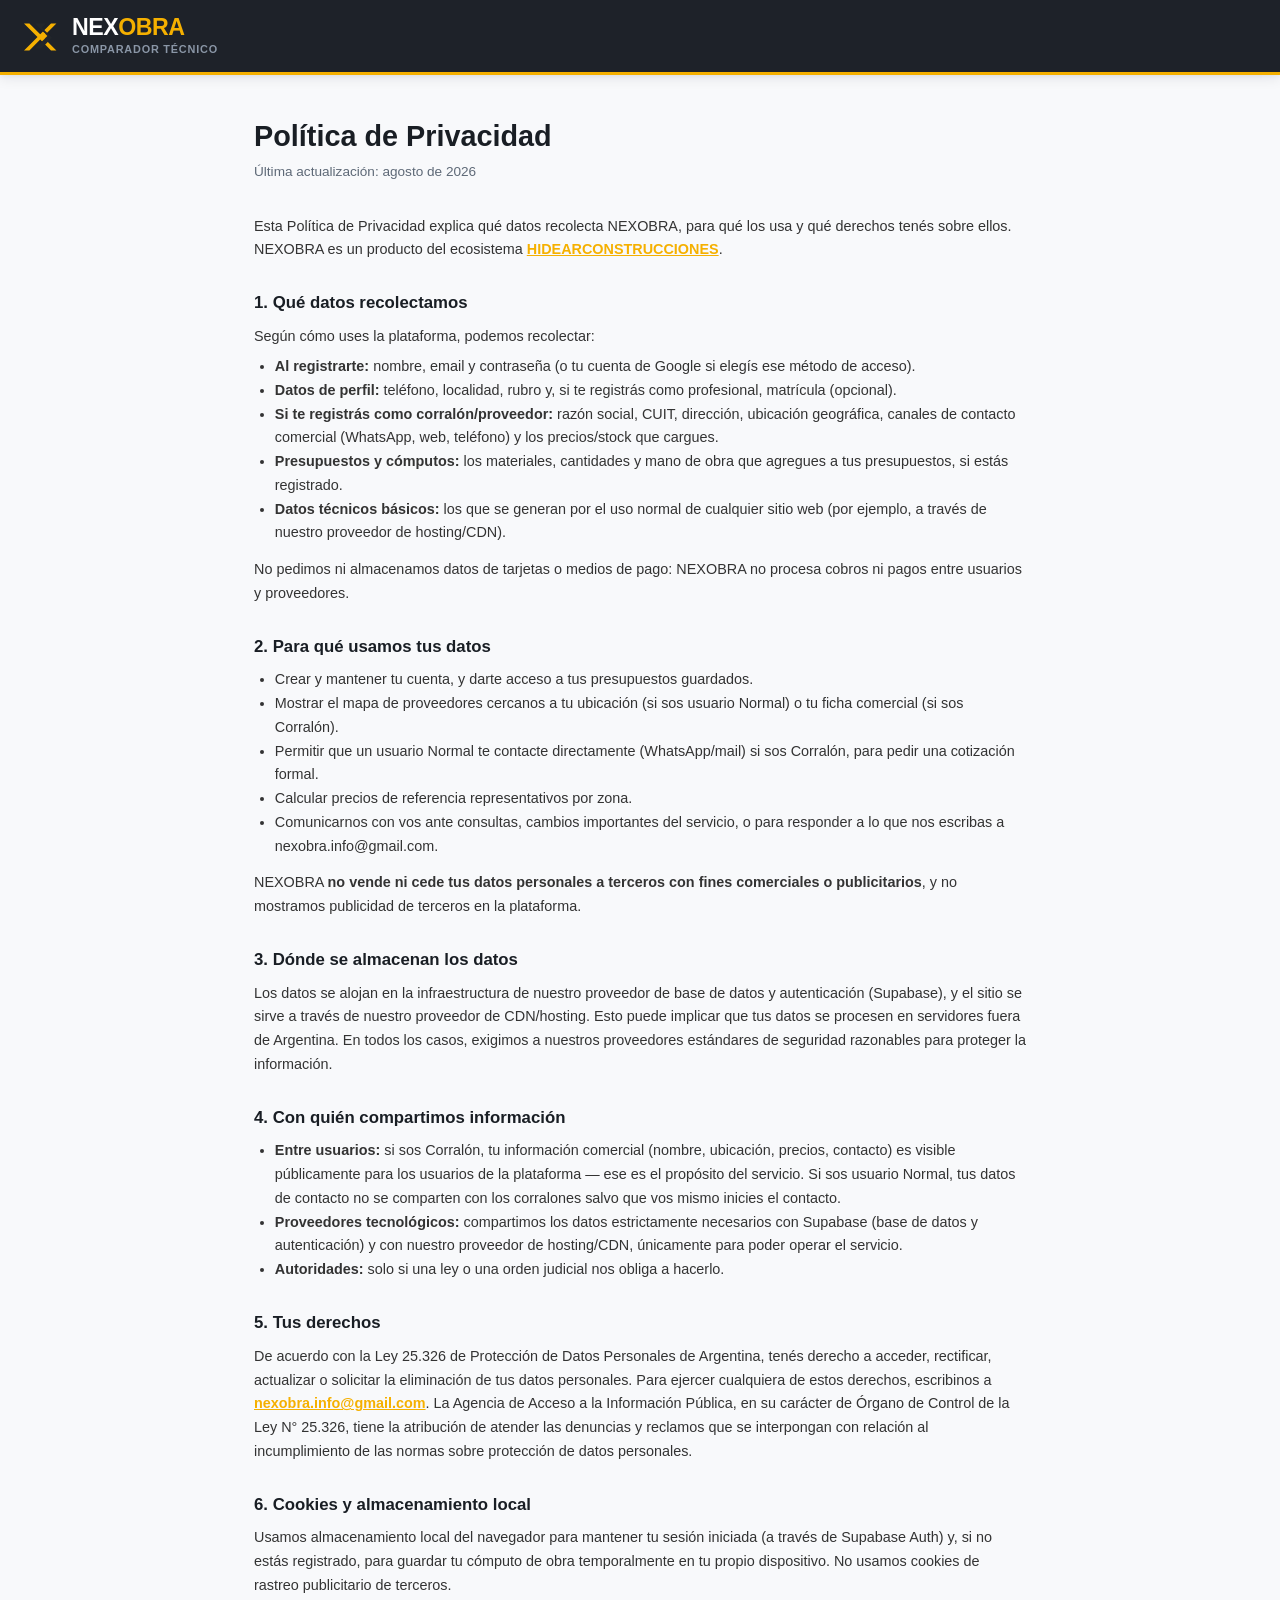
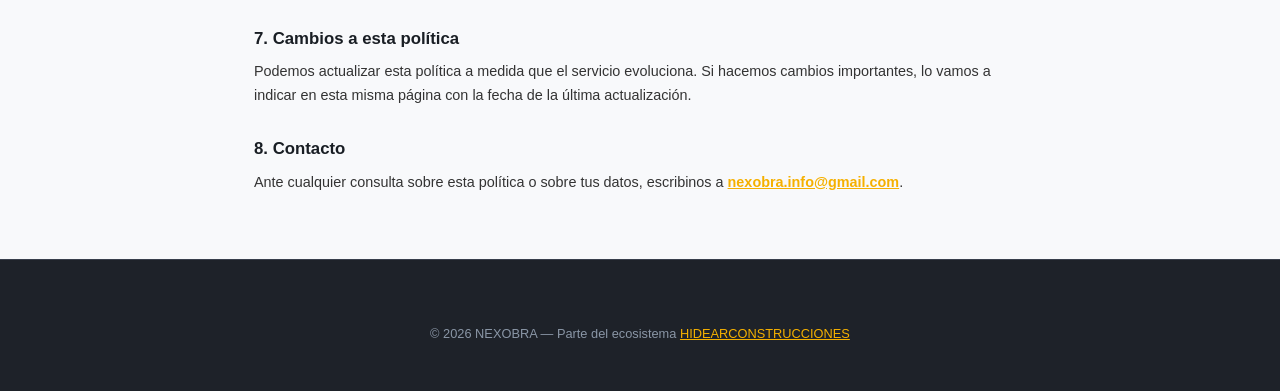
==== commit e7fc6d4a: "Update privacidad.html" ====
--- a/privacidad.html
+++ b/privacidad.html
@@ -19,7 +19,7 @@
           </svg>
         </div>
         <div class="brand-title-group">
-          <div class="brand-name">NEXO<span class="accent">OBRA</span></div>
+          <div class="brand-name">NEX<span class="accent">OBRA</span></div>
           <span class="brand-badge-tag">COMPARADOR TÉCNICO</span>
         </div>
       </a>
--- a/style.css
+++ b/style.css
@@ -1838,3 +1838,23 @@
 .btn-google-auth:hover {
   background: #f7f5f0;
 }
+
+/* --- Páginas legales (privacidad.html, terminos.html) --- */
+.legal-content h2 {
+  font-size: 1.05rem;
+  font-weight: 700;
+  margin: 1.75rem 0 0.6rem;
+}
+.legal-content p, .legal-content li {
+  font-size: 0.9rem;
+  line-height: 1.65;
+  color: var(--text-secondary, #333);
+}
+.legal-content ul {
+  padding-left: 1.3rem;
+  margin: 0.4rem 0 0.8rem;
+}
+.legal-content a {
+  color: var(--brand-yellow, #F5B000);
+  font-weight: 600;
+}
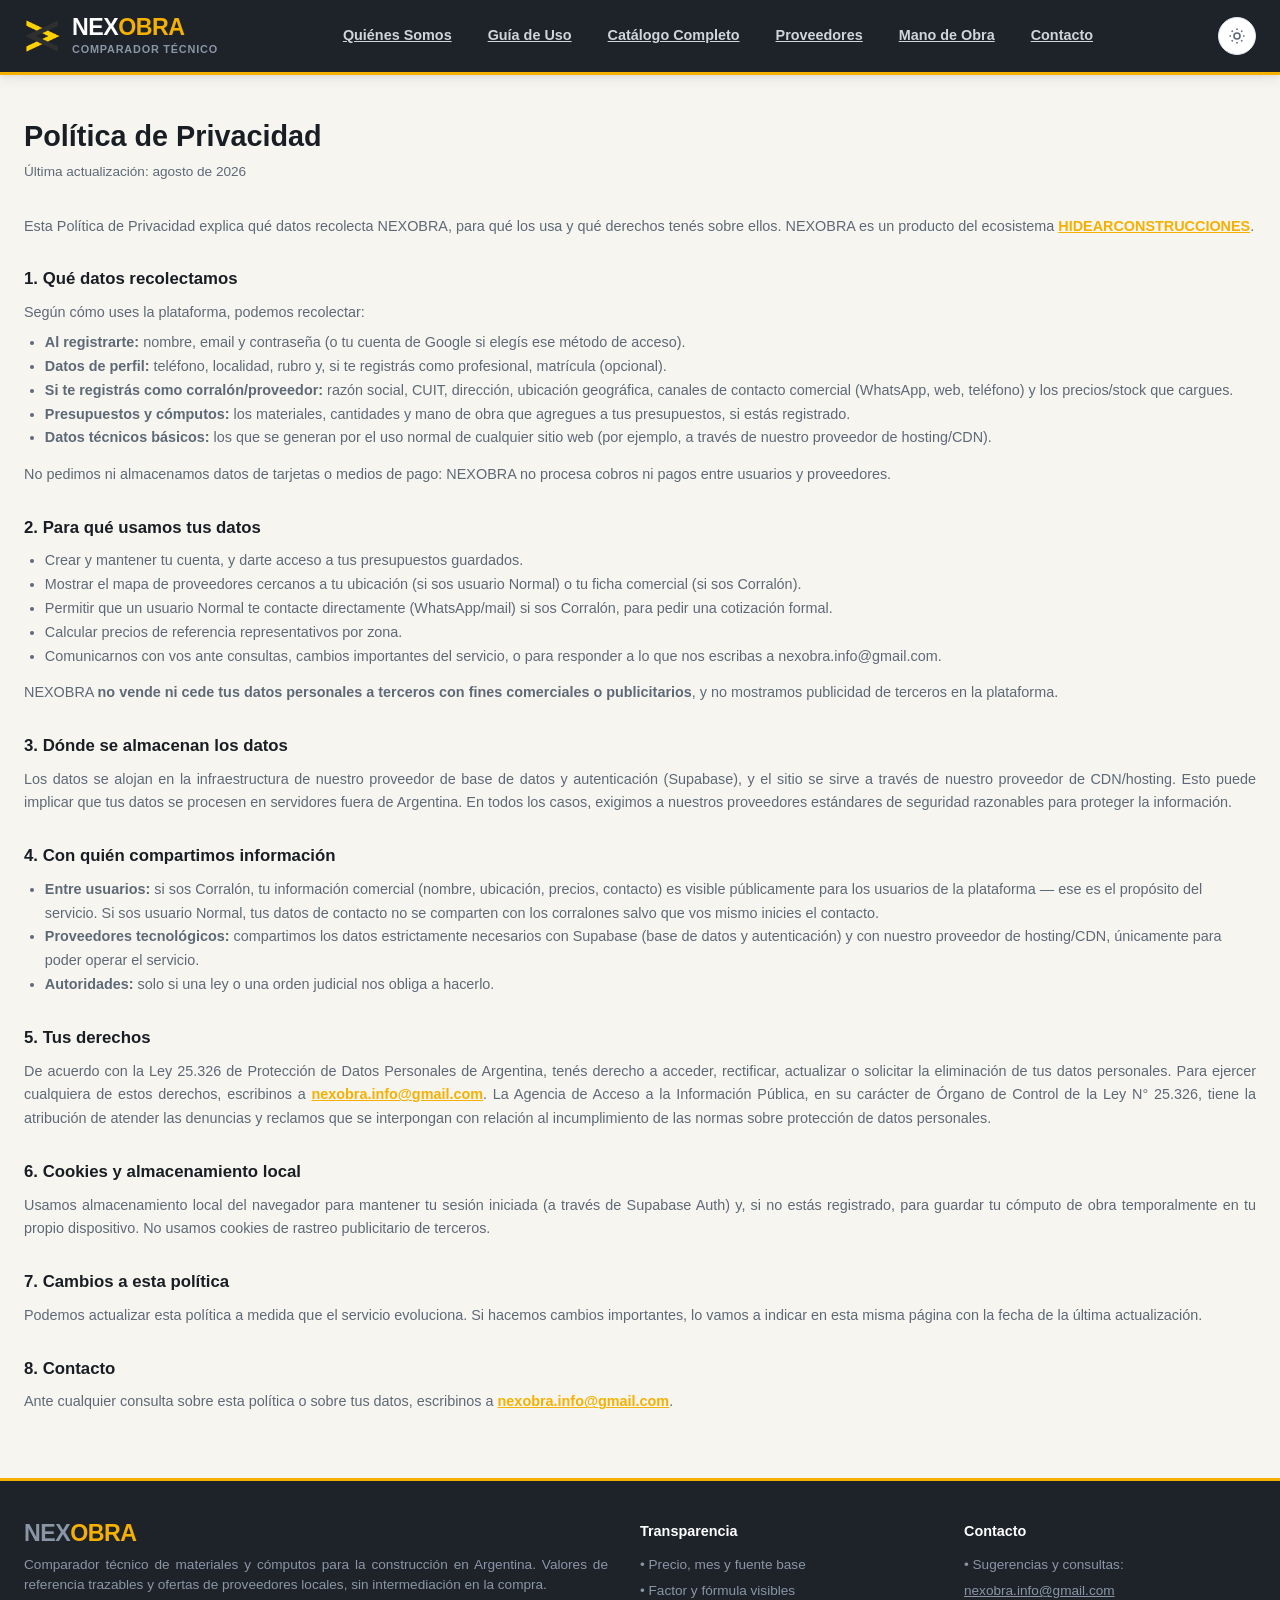
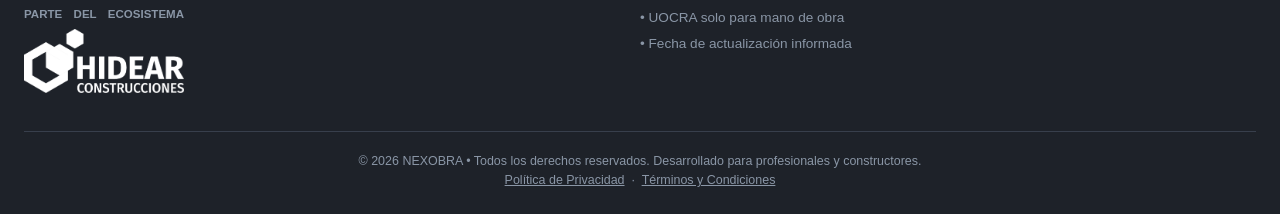
==== commit aba7a752: "Update privacidad.html" ====
--- a/privacidad.html
+++ b/privacidad.html
@@ -4,6 +4,14 @@
   <meta charset="UTF-8">
   <meta name="viewport" content="width=device-width, initial-scale=1.0">
   <title>Política de Privacidad — NEXOBRA</title>
+  <script>
+    (function () {
+      var saved = localStorage.getItem('nexobra-theme');
+      if (saved === 'dark' || saved === 'light') {
+        document.documentElement.setAttribute('data-theme', saved);
+      }
+    })();
+  </script>
   <link rel="stylesheet" href="style.css">
 </head>
 <body>
@@ -12,21 +20,45 @@
     <div class="container header-container">
       <a href="index.html" class="brand-wrapper">
         <div class="brand-logo-icon">
-          <svg width="36" height="36" viewBox="0 0 100 100" fill="none" xmlns="http://www.w3.org/2000/svg">
-            <path d="M15 15L45 45L75 15H90L52.5 52.5L90 90H75L45 60L15 90H0L37.5 52.5L0 15H15Z" fill="#F5B000"/>
-            <path d="M30 15L65 50L30 85H48L78 55L50 27L60 15H30Z" fill="#22262B"/>
-            <path d="M55 40L65 50L55 60L45 50L55 40Z" fill="#F5B000"/>
-          </svg>
+          <img src="assets/nexobra-icon.png" alt="NEXOBRA" width="36" height="36" style="display:block; object-fit: contain;">
         </div>
         <div class="brand-title-group">
           <div class="brand-name">NEX<span class="accent">OBRA</span></div>
           <span class="brand-badge-tag">COMPARADOR TÉCNICO</span>
         </div>
       </a>
+
+      <nav class="nav-links-desktop">
+        <a href="index.html?view=about" class="nav-link">Quiénes Somos</a>
+        <a href="index.html?view=guide" class="nav-link">Guía de Uso</a>
+        <a href="index.html?view=catalog" class="nav-link">Catálogo Completo</a>
+        <a href="index.html?view=providers-directory" class="nav-link">Proveedores</a>
+        <a href="index.html?view=labor" class="nav-link">Mano de Obra</a>
+        <a href="index.html?view=contact" class="nav-link">Contacto</a>
+      </nav>
+
+      <div class="header-actions">
+        <button class="btn-theme-toggle" id="btn-theme-toggle-legal" type="button" title="Cambiar tema claro/oscuro" aria-label="Cambiar tema claro/oscuro">
+          <svg id="theme-icon-sun" width="18" height="18" viewBox="0 0 24 24" fill="none" stroke="currentColor" stroke-width="2.2">
+            <circle cx="12" cy="12" r="4"></circle>
+            <line x1="12" y1="2" x2="12" y2="4"></line>
+            <line x1="12" y1="20" x2="12" y2="22"></line>
+            <line x1="4.93" y1="4.93" x2="6.34" y2="6.34"></line>
+            <line x1="17.66" y1="17.66" x2="19.07" y2="19.07"></line>
+            <line x1="2" y1="12" x2="4" y2="12"></line>
+            <line x1="20" y1="12" x2="22" y2="12"></line>
+            <line x1="4.93" y1="19.07" x2="6.34" y2="17.66"></line>
+            <line x1="17.66" y1="6.34" x2="19.07" y2="4.93"></line>
+          </svg>
+          <svg id="theme-icon-moon" width="18" height="18" viewBox="0 0 24 24" fill="none" stroke="currentColor" stroke-width="2.2" style="display:none;">
+            <path d="M21 12.79A9 9 0 1 1 11.21 3 7 7 0 0 0 21 12.79z"></path>
+          </svg>
+        </button>
+      </div>
     </div>
   </header>
 
-  <main class="container" style="max-width: 820px; padding: 2.5rem 1.5rem 4rem;">
+  <main class="container" style="padding: 2.5rem 1.5rem 4rem;">
     <h1 style="font-size: 1.8rem; font-weight: 800; margin-bottom: 4px;">Política de Privacidad</h1>
     <p style="color: var(--text-muted); font-size: 0.85rem; margin-bottom: 2rem;">Última actualización: agosto de 2026</p>
 
@@ -79,10 +111,74 @@
   </main>
 
   <footer class="footer">
-    <div class="container" style="text-align: center; padding: 1.5rem 0; font-size: 0.8rem; color: var(--text-subtle);">
-      © 2026 NEXOBRA — Parte del ecosistema <a href="https://www.hidearconstrucciones.com.ar/" target="_blank" rel="noopener" style="color: var(--brand-yellow); text-decoration: underline;">HIDEARCONSTRUCCIONES</a>
+    <div class="container">
+      <div class="footer-grid">
+        <div class="footer-brand">
+          <div class="brand-name" style="margin-bottom: 8px;">NEX<span class="accent">OBRA</span></div>
+          <p>
+            Comparador técnico de materiales y cómputos para la construcción en Argentina. Valores de referencia trazables y ofertas de proveedores locales, sin intermediación en la compra.
+          </p>
+          <p style="margin-top: 10px; font-size: 0.72rem; font-weight:700; text-transform:uppercase; width: 160px; text-align: justify; text-align-last: justify;">
+            Parte del ecosistema
+          </p>
+          <a href="https://www.hidearconstrucciones.com.ar/" target="_blank" rel="noopener" style="display:inline-block; margin-top: 6px;">
+            <img src="assets/hidear-logo.png" alt="HIDEAR Construcciones" style="width: 160px; height: auto; filter: brightness(0) invert(1);">
+          </a>
+        </div>
+        <div class="footer-col">
+          <h5>Transparencia</h5>
+          <ul>
+            <li>• Precio, mes y fuente base</li>
+            <li>• Factor y fórmula visibles</li>
+            <li>• UOCRA solo para mano de obra</li>
+            <li>• Fecha de actualización informada</li>
+          </ul>
+        </div>
+        <div class="footer-col">
+          <h5>Contacto</h5>
+          <ul>
+            <li>• Sugerencias y consultas:</li>
+            <li><a href="mailto:nexobra.info@gmail.com" style="color: inherit; text-decoration: underline;">nexobra.info@gmail.com</a></li>
+          </ul>
+        </div>
+      </div>
+      <div class="footer-bottom">
+        &copy; 2026 NEXOBRA • Todos los derechos reservados. Desarrollado para profesionales y constructores.
+        <br>
+        <a href="privacidad.html" style="color: inherit; text-decoration: underline;">Política de Privacidad</a>
+        &nbsp;·&nbsp;
+        <a href="terminos.html" style="color: inherit; text-decoration: underline;">Términos y Condiciones</a>
+      </div>
     </div>
   </footer>
 
+  <script>
+    (function () {
+      function getEffectiveTheme() {
+        var saved = document.documentElement.getAttribute('data-theme');
+        if (saved === 'dark' || saved === 'light') return saved;
+        return window.matchMedia && window.matchMedia('(prefers-color-scheme: dark)').matches ? 'dark' : 'light';
+      }
+      function updateThemeIcon() {
+        var sunIcon = document.getElementById('theme-icon-sun');
+        var moonIcon = document.getElementById('theme-icon-moon');
+        if (!sunIcon || !moonIcon) return;
+        var isDark = getEffectiveTheme() === 'dark';
+        sunIcon.style.display = isDark ? 'none' : 'block';
+        moonIcon.style.display = isDark ? 'block' : 'none';
+      }
+      updateThemeIcon();
+      var btn = document.getElementById('btn-theme-toggle-legal');
+      if (btn) {
+        btn.addEventListener('click', function () {
+          var next = getEffectiveTheme() === 'dark' ? 'light' : 'dark';
+          document.documentElement.setAttribute('data-theme', next);
+          localStorage.setItem('nexobra-theme', next);
+          updateThemeIcon();
+        });
+      }
+    })();
+  </script>
+
 </body>
 </html>
--- a/style.css
+++ b/style.css
@@ -1,1860 +1 @@
-/* ==========================================================================
-   NEXOBRA - Sistema de Diseño & Estilos Modernos
-   Identidad: Amarillo Técnico de Obra & Antracita Carbón
-   ========================================================================== */
-
-:root {
-  /* Brand Palette */
-  --brand-yellow: #F5B000;
-  --brand-yellow-hover: #E09E00;
-  --brand-yellow-light: #FFF8E7;
-  --brand-yellow-border: #FCE199;
-  
-  --brand-dark: #1E2229;
-  --brand-dark-surface: #272C35;
-  --brand-dark-border: #383F4C;
-  
-  /* Neutrals & Slate */
-  --bg-app: #F8F9FB;
-  --bg-card: #FFFFFF;
-  --bg-card-hover: #FCFDFF;
-  --bg-subtle: #F1F3F7;
-  
-  --text-main: #191E24;
-  --text-muted: #5E6977;
-  --text-subtle: #8A96A6;
-  --text-inverse: #FFFFFF;
-  
-  --border-light: #E2E6EC;
-  --border-subtle: #ECEFF4;
-  
-  /* Status */
-  --color-success: #10B981;
-  --color-success-light: #ECFDF5;
-  --color-accent: #2563EB;
-  --color-accent-light: #EFF6FF;
-
-  /* Elevation */
-  --shadow-sm: 0 1px 3px rgba(18, 24, 38, 0.05), 0 1px 2px rgba(18, 24, 38, 0.03);
-  --shadow-md: 0 4px 12px rgba(18, 24, 38, 0.08), 0 2px 4px rgba(18, 24, 38, 0.04);
-  --shadow-lg: 0 12px 28px rgba(18, 24, 38, 0.12), 0 4px 10px rgba(18, 24, 38, 0.06);
-  --shadow-yellow: 0 4px 16px rgba(245, 176, 0, 0.28);
-  
-  /* Dimensions & Radius */
-  --radius-sm: 6px;
-  --radius-md: 10px;
-  --radius-lg: 16px;
-  --radius-full: 9999px;
-  
-  --font-family: 'Inter', -apple-system, BlinkMacSystemFont, "Segoe UI", Roboto, sans-serif;
-  --transition-fast: 0.15s cubic-bezier(0.4, 0, 0.2, 1);
-  --transition-normal: 0.25s cubic-bezier(0.4, 0, 0.2, 1);
-}
-
-/* Reset & Base */
-*, *::before, *::after {
-  box-sizing: border-box;
-  margin: 0;
-  padding: 0;
-}
-
-body {
-  font-family: var(--font-family);
-  background-color: var(--bg-app);
-  color: var(--text-main);
-  line-height: 1.5;
-  -webkit-font-smoothing: antialiased;
-  min-height: 100vh;
-  display: flex;
-  flex-direction: column;
-}
-
-/* Container */
-.container {
-  width: 100%;
-  max-width: 1280px;
-  margin: 0 auto;
-  padding: 0 1.5rem;
-}
-
-/* ==========================================================================
-   HEADER & NAVBAR
-   ========================================================================== */
-.header {
-  background-color: var(--brand-dark);
-  color: var(--text-inverse);
-  position: sticky;
-  top: 0;
-  z-index: 100;
-  border-bottom: 3px solid var(--brand-yellow);
-  box-shadow: var(--shadow-md);
-}
-
-.header-container {
-  display: flex;
-  align-items: center;
-  justify-content: space-between;
-  height: 72px;
-  gap: 16px;
-}
-
-.brand-wrapper {
-  display: flex;
-  align-items: center;
-  gap: 12px;
-  text-decoration: none;
-  color: inherit;
-  cursor: pointer;
-}
-
-.brand-logo-icon {
-  width: 36px;
-  height: 36px;
-  display: flex;
-  align-items: center;
-  justify-content: center;
-}
-
-.brand-title-group {
-  display: flex;
-  flex-direction: column;
-}
-
-.brand-name {
-  font-size: 1.45rem;
-  font-weight: 900;
-  letter-spacing: -0.5px;
-  display: flex;
-  align-items: center;
-  line-height: 1.1;
-}
-
-.brand-name span.accent {
-  color: var(--brand-yellow);
-}
-
-.brand-badge-tag {
-  font-size: 0.68rem;
-  font-weight: 700;
-  letter-spacing: 0.8px;
-  text-transform: uppercase;
-  color: var(--text-subtle);
-}
-
-/* Nav Links */
-.nav-links-desktop {
-  display: flex;
-  align-items: center;
-  gap: 8px;
-}
-
-.nav-link {
-  background: none;
-  border: none;
-  color: #D1D5DB;
-  font-family: inherit;
-  font-size: 0.9rem;
-  font-weight: 600;
-  padding: 8px 14px;
-  border-radius: var(--radius-sm);
-  cursor: pointer;
-  transition: var(--transition-fast);
-}
-
-.nav-link:hover {
-  color: var(--text-inverse);
-  background-color: rgba(255, 255, 255, 0.06);
-}
-
-.nav-link.active {
-  color: var(--brand-yellow);
-  background-color: rgba(245, 176, 0, 0.12);
-}
-
-.header-actions {
-  display: flex;
-  align-items: center;
-  gap: 12px;
-}
-
-.btn-excel-tool {
-  display: inline-flex;
-  align-items: center;
-  gap: 8px;
-  background-color: rgba(255, 255, 255, 0.08);
-  color: #FFFFFF;
-  border: 1px solid rgba(255, 255, 255, 0.2);
-  padding: 9px 15px;
-  border-radius: var(--radius-md);
-  font-weight: 700;
-  font-size: 0.84rem;
-  cursor: pointer;
-  transition: var(--transition-fast);
-}
-
-.btn-excel-tool:hover {
-  background-color: var(--brand-yellow);
-  color: var(--brand-dark);
-  border-color: var(--brand-yellow);
-  transform: translateY(-1px);
-}
-
-.btn-computo {
-  display: inline-flex;
-  align-items: center;
-  gap: 10px;
-  background-color: var(--brand-yellow);
-  color: var(--brand-dark);
-  border: none;
-  padding: 10px 18px;
-  border-radius: var(--radius-md);
-  font-weight: 700;
-  font-size: 0.88rem;
-  cursor: pointer;
-  transition: var(--transition-fast);
-  box-shadow: var(--shadow-yellow);
-}
-
-.btn-computo:hover {
-  background-color: var(--brand-yellow-hover);
-  transform: translateY(-1px);
-}
-
-.computo-counter {
-  background-color: var(--brand-dark);
-  color: var(--brand-yellow);
-  font-size: 0.75rem;
-  padding: 2px 7px;
-  border-radius: var(--radius-full);
-  font-weight: 800;
-}
-
-/* ==========================================================================
-   HOME VIEW STYLES
-   ========================================================================== */
-.hero-home {
-  background: linear-gradient(180deg, var(--brand-dark) 0%, #222731 100%);
-  color: var(--text-inverse);
-  padding: 4.5rem 0 3.5rem;
-  text-align: center;
-  border-bottom: 1px solid var(--brand-dark-border);
-}
-
-.hero-home-content {
-  max-width: 920px;
-  margin: 0 auto;
-}
-
-.hero-tagline-badge {
-  display: inline-block;
-  background-color: rgba(245, 176, 0, 0.15);
-  border: 1px solid var(--brand-yellow);
-  color: var(--brand-yellow);
-  font-size: 0.82rem;
-  font-weight: 700;
-  padding: 6px 14px;
-  border-radius: var(--radius-full);
-  margin-bottom: 1.25rem;
-  letter-spacing: 0.5px;
-  text-transform: uppercase;
-}
-
-.hero-main-title {
-  font-size: 2.75rem;
-  font-weight: 900;
-  line-height: 1.15;
-  letter-spacing: -1px;
-  margin-bottom: 1.25rem;
-}
-
-.hero-main-title .accent-word {
-  color: var(--brand-yellow);
-}
-
-.hero-main-desc {
-  font-size: 1.12rem;
-  color: #CBD5E1;
-  line-height: 1.6;
-  max-width: 780px;
-  margin: 0 auto 2.5rem;
-}
-
-.hero-search-box {
-  max-width: 760px;
-  margin: 0 auto;
-}
-
-.search-input-wrapper {
-  position: relative;
-  display: flex;
-  align-items: center;
-  background-color: var(--bg-card);
-  border-radius: var(--radius-lg);
-  box-shadow: var(--shadow-lg);
-  border: 2px solid transparent;
-  transition: var(--transition-normal);
-  padding: 5px;
-  gap: 8px;
-}
-
-.search-input-wrapper:focus-within {
-  border-color: var(--brand-yellow);
-  box-shadow: 0 0 0 4px rgba(245, 176, 0, 0.25), var(--shadow-lg);
-}
-
-.search-icon {
-  margin-left: 14px;
-  color: var(--text-subtle);
-  display: flex;
-  align-items: center;
-}
-
-.search-input {
-  width: 100%;
-  padding: 12px 14px;
-  font-size: 1.05rem;
-  border: none;
-  outline: none;
-  background: transparent;
-  color: var(--text-main);
-  font-family: inherit;
-}
-
-.search-input::placeholder {
-  color: var(--text-subtle);
-  font-size: 0.95rem;
-}
-
-/* Quick tags in Hero */
-.quick-tags-wrapper {
-  display: flex;
-  align-items: center;
-  justify-content: center;
-  flex-wrap: wrap;
-  gap: 8px;
-  font-size: 0.82rem;
-}
-
-.quick-tags-label {
-  color: var(--text-subtle);
-  font-weight: 500;
-  margin-right: 4px;
-}
-
-.tag-pill {
-  background-color: rgba(255, 255, 255, 0.1);
-  color: #E2E8F0;
-  border: 1px solid rgba(255, 255, 255, 0.15);
-  padding: 5px 12px;
-  border-radius: var(--radius-full);
-  font-size: 0.78rem;
-  cursor: pointer;
-  transition: var(--transition-fast);
-  user-select: none;
-}
-
-.tag-pill:hover {
-  background-color: var(--brand-yellow);
-  color: var(--brand-dark);
-  border-color: var(--brand-yellow);
-  transform: translateY(-1px);
-}
-
-/* ==========================================================================
-   SECCIÓN PILARES DE INNOVACIÓN
-   ========================================================================== */
-.section-pilares {
-  padding: 4.5rem 0;
-  background-color: var(--bg-card);
-  border-bottom: 1px solid var(--border-light);
-}
-
-.section-heading-center {
-  text-align: center;
-  max-width: 720px;
-  margin: 0 auto 3rem;
-}
-
-.subheading-accent {
-  font-size: 0.82rem;
-  font-weight: 800;
-  text-transform: uppercase;
-  letter-spacing: 1.5px;
-  color: var(--brand-yellow);
-  margin-bottom: 8px;
-}
-
-.section-title {
-  font-size: 2rem;
-  font-weight: 800;
-  color: var(--text-main);
-  letter-spacing: -0.5px;
-  margin-bottom: 10px;
-}
-
-.section-desc {
-  font-size: 1rem;
-  color: var(--text-muted);
-  line-height: 1.55;
-}
-
-.pilares-grid {
-  display: grid;
-  grid-template-columns: repeat(auto-fit, minmax(300px, 1fr));
-  gap: 2rem;
-}
-
-.pilar-card {
-  background-color: var(--bg-app);
-  border: 1px solid var(--border-light);
-  border-radius: var(--radius-lg);
-  padding: 2rem 1.75rem;
-  transition: var(--transition-normal);
-}
-
-.pilar-card:hover {
-  transform: translateY(-3px);
-  box-shadow: var(--shadow-md);
-  border-color: var(--brand-yellow);
-}
-
-.pilar-icon-box {
-  font-size: 2.2rem;
-  margin-bottom: 1.25rem;
-}
-
-.pilar-title {
-  font-size: 1.2rem;
-  font-weight: 800;
-  margin-bottom: 10px;
-  color: var(--brand-dark);
-}
-
-.pilar-text {
-  font-size: 0.92rem;
-  color: var(--text-muted);
-  line-height: 1.6;
-}
-
-/* ==========================================================================
-   SECCIÓN RUBROS / SUBÁREAS HUB
-   ========================================================================== */
-.section-rubros {
-  padding: 4.5rem 0;
-  background-color: var(--bg-app);
-}
-
-.section-heading-between {
-  display: flex;
-  align-items: flex-end;
-  justify-content: space-between;
-  margin-bottom: 2.5rem;
-  gap: 1.5rem;
-  flex-wrap: wrap;
-}
-
-.rubros-hub-grid {
-  display: grid;
-  grid-template-columns: repeat(auto-fill, minmax(280px, 1fr));
-  gap: 1.5rem;
-}
-
-.rubro-hub-card {
-  background-color: var(--bg-card);
-  border: 1px solid var(--border-light);
-  border-radius: var(--radius-lg);
-  padding: 1.5rem;
-  box-shadow: var(--shadow-sm);
-  display: flex;
-  flex-direction: column;
-  justify-content: space-between;
-  cursor: pointer;
-  transition: var(--transition-normal);
-  position: relative;
-  overflow: hidden;
-}
-
-.rubro-hub-card::before {
-  content: '';
-  position: absolute;
-  top: 0;
-  left: 0;
-  width: 100%;
-  height: 4px;
-  background-color: transparent;
-  transition: background-color var(--transition-fast);
-}
-
-.rubro-hub-card:hover {
-  transform: translateY(-3px);
-  box-shadow: var(--shadow-md);
-  border-color: var(--brand-yellow-border);
-}
-
-.rubro-hub-card:hover::before {
-  background-color: var(--brand-yellow);
-}
-
-.rubro-card-top {
-  display: flex;
-  align-items: center;
-  justify-content: space-between;
-  margin-bottom: 12px;
-}
-
-.rubro-card-icon {
-  font-size: 1.8rem;
-  background-color: var(--bg-subtle);
-  width: 48px;
-  height: 48px;
-  display: flex;
-  align-items: center;
-  justify-content: center;
-  border-radius: var(--radius-md);
-}
-
-.rubro-count-pill {
-  font-size: 0.76rem;
-  font-weight: 700;
-  background-color: var(--brand-yellow-light);
-  color: #854D0E;
-  border: 1px solid var(--brand-yellow-border);
-  padding: 3px 9px;
-  border-radius: var(--radius-full);
-}
-
-.rubro-card-name {
-  font-size: 1.15rem;
-  font-weight: 800;
-  color: var(--brand-dark);
-  margin-bottom: 6px;
-}
-
-.rubro-card-desc {
-  font-size: 0.84rem;
-  color: var(--text-muted);
-  line-height: 1.45;
-  margin-bottom: 16px;
-}
-
-.rubro-card-footer {
-  display: flex;
-  align-items: center;
-  justify-content: space-between;
-  font-size: 0.82rem;
-  font-weight: 700;
-  color: var(--brand-dark);
-  border-top: 1px solid var(--border-subtle);
-  padding-top: 12px;
-}
-
-.rubro-card-footer span.arrow {
-  color: var(--brand-yellow);
-  font-size: 1.1rem;
-  transition: transform var(--transition-fast);
-}
-
-.rubro-hub-card:hover .rubro-card-footer span.arrow {
-  transform: translateX(4px);
-}
-
-/* ==========================================================================
-   BANNER EXCEL CTA
-   ========================================================================== */
-.section-excel-cta {
-  padding: 1rem 0 4.5rem;
-  background-color: var(--bg-app);
-}
-
-.excel-banner-card {
-  background: linear-gradient(135deg, var(--brand-dark) 0%, #29303D 100%);
-  border: 1px solid var(--brand-dark-border);
-  border-radius: var(--radius-lg);
-  padding: 3rem;
-  color: var(--text-inverse);
-  display: grid;
-  grid-template-columns: 1.2fr 1fr;
-  gap: 2.5rem;
-  align-items: center;
-  box-shadow: var(--shadow-lg);
-  position: relative;
-  overflow: hidden;
-}
-
-.excel-banner-badge {
-  font-size: 0.76rem;
-  font-weight: 800;
-  letter-spacing: 1px;
-  color: var(--brand-yellow);
-  display: inline-block;
-  margin-bottom: 10px;
-}
-
-.excel-banner-title {
-  font-size: 1.85rem;
-  font-weight: 800;
-  line-height: 1.2;
-  margin-bottom: 12px;
-}
-
-.excel-banner-text {
-  font-size: 0.96rem;
-  color: #CBD5E1;
-  line-height: 1.6;
-  margin-bottom: 24px;
-}
-
-.mock-excel-sheet {
-  background-color: var(--bg-card);
-  color: var(--text-main);
-  border-radius: var(--radius-md);
-  padding: 12px;
-  font-family: monospace;
-  font-size: 0.78rem;
-  box-shadow: var(--shadow-md);
-  border: 1px solid var(--border-light);
-}
-
-.mock-sheet-row {
-  display: grid;
-  grid-template-columns: 2fr 1fr 1fr 1fr;
-  padding: 6px 8px;
-  border-bottom: 1px solid var(--border-subtle);
-}
-
-.mock-sheet-row.head {
-  background-color: var(--bg-subtle);
-  font-weight: 700;
-  border-bottom: 1px solid var(--border-light);
-}
-
-.mock-sheet-row.total {
-  background-color: var(--brand-yellow-light);
-  font-weight: 800;
-  border-bottom: none;
-}
-
-/* ==========================================================================
-   CATALOG VIEW (BREADCRUMB & CONTROLS)
-   ========================================================================== */
-.catalog-breadcrumb {
-  display: flex;
-  align-items: center;
-  gap: 8px;
-  font-size: 0.85rem;
-  margin-bottom: 1.25rem;
-}
-
-.btn-breadcrumb-home {
-  background: none;
-  border: none;
-  color: var(--text-muted);
-  font-weight: 700;
-  cursor: pointer;
-  padding: 4px 8px;
-  border-radius: var(--radius-sm);
-  transition: var(--transition-fast);
-}
-
-.btn-breadcrumb-home:hover {
-  background-color: var(--border-light);
-  color: var(--brand-dark);
-}
-
-.breadcrumb-separator {
-  color: var(--text-subtle);
-}
-
-.breadcrumb-current {
-  font-weight: 700;
-  color: var(--brand-dark);
-}
-
-.catalog-header-banner {
-  display: flex;
-  align-items: center;
-  justify-content: space-between;
-  gap: 1.5rem;
-  margin-bottom: 1.5rem;
-  flex-wrap: wrap;
-}
-
-.catalog-title {
-  font-size: 1.85rem;
-  font-weight: 800;
-  color: var(--brand-dark);
-  letter-spacing: -0.5px;
-}
-
-.catalog-subtitle {
-  font-size: 0.92rem;
-  color: var(--text-muted);
-}
-
-.catalog-search-inline {
-  width: 100%;
-  max-width: 380px;
-  background: var(--bg-card);
-  border-radius: var(--radius-md);
-  border: 1px solid var(--border-light);
-  box-shadow: var(--shadow-sm);
-}
-
-.catalog-search-inline .search-input {
-  padding: 10px 14px;
-  font-size: 0.9rem;
-}
-
-/* ==========================================================================
-   APP CONTROLS BAR (DUAL PRICING & FILTERS)
-   ========================================================================== */
-.controls-card {
-  background-color: var(--bg-card);
-  border: 1px solid var(--border-light);
-  border-radius: var(--radius-lg);
-  padding: 1.25rem 1.5rem;
-  box-shadow: var(--shadow-sm);
-  margin-bottom: 2rem;
-  display: flex;
-  flex-direction: column;
-  gap: 1.25rem;
-}
-
-.controls-header {
-  display: flex;
-  align-items: center;
-  justify-content: space-between;
-  flex-wrap: wrap;
-  gap: 1rem;
-  border-bottom: 1px solid var(--border-subtle);
-  padding-bottom: 1rem;
-}
-
-.pricing-mode-selector {
-  display: flex;
-  align-items: center;
-  gap: 12px;
-}
-
-.mode-toggle-group {
-  display: inline-flex;
-  background-color: var(--bg-subtle);
-  padding: 4px;
-  border-radius: var(--radius-md);
-  border: 1px solid var(--border-light);
-}
-
-.mode-btn {
-  display: flex;
-  align-items: center;
-  gap: 8px;
-  border: none;
-  background: transparent;
-  padding: 8px 16px;
-  border-radius: var(--radius-sm);
-  font-size: 0.88rem;
-  font-weight: 600;
-  color: var(--text-muted);
-  cursor: pointer;
-  transition: var(--transition-fast);
-}
-
-.mode-btn.active {
-  background-color: var(--brand-dark);
-  color: var(--brand-yellow);
-  box-shadow: var(--shadow-sm);
-}
-
-.mode-btn:not(.active):hover {
-  color: var(--text-main);
-  background-color: rgba(0, 0, 0, 0.04);
-}
-
-.view-sort-controls {
-  display: flex;
-  align-items: center;
-  gap: 12px;
-}
-
-.sort-select {
-  padding: 8px 14px;
-  border-radius: var(--radius-md);
-  border: 1px solid var(--border-light);
-  background-color: var(--bg-card);
-  color: var(--text-main);
-  font-size: 0.85rem;
-  font-weight: 500;
-  outline: none;
-  cursor: pointer;
-}
-
-.sort-select:focus {
-  border-color: var(--brand-yellow);
-}
-
-.view-toggle-btn {
-  background-color: var(--bg-subtle);
-  border: 1px solid var(--border-light);
-  color: var(--text-muted);
-  width: 38px;
-  height: 38px;
-  border-radius: var(--radius-md);
-  display: flex;
-  align-items: center;
-  justify-content: center;
-  cursor: pointer;
-  transition: var(--transition-fast);
-}
-
-.view-toggle-btn.active, .view-toggle-btn:hover {
-  color: var(--brand-dark);
-  border-color: var(--text-main);
-  background-color: var(--bg-card);
-}
-
-.category-filter-bar {
-  display: flex;
-  align-items: center;
-  gap: 8px;
-  overflow-x: auto;
-  padding-bottom: 4px;
-  scrollbar-width: thin;
-}
-
-.category-filter-bar::-webkit-scrollbar {
-  height: 4px;
-}
-
-.category-filter-bar::-webkit-scrollbar-thumb {
-  background-color: var(--border-light);
-  border-radius: 4px;
-}
-
-.cat-btn {
-  white-space: nowrap;
-  background-color: var(--bg-subtle);
-  color: var(--text-muted);
-  border: 1px solid var(--border-light);
-  padding: 7px 14px;
-  border-radius: var(--radius-full);
-  font-size: 0.82rem;
-  font-weight: 600;
-  cursor: pointer;
-  transition: var(--transition-fast);
-  display: inline-flex;
-  align-items: center;
-  gap: 6px;
-}
-
-.cat-btn .count-badge {
-  background-color: rgba(0,0,0,0.06);
-  padding: 1px 6px;
-  border-radius: 10px;
-  font-size: 0.72rem;
-}
-
-.cat-btn:hover {
-  background-color: var(--border-light);
-  color: var(--text-main);
-}
-
-.cat-btn.active {
-  background-color: var(--brand-yellow);
-  color: var(--brand-dark);
-  border-color: var(--brand-yellow);
-}
-
-.cat-btn.active .count-badge {
-  background-color: var(--brand-dark);
-  color: var(--brand-yellow);
-}
-
-/* ==========================================================================
-   RESULTS SUMMARY & PRODUCTS GRID
-   ========================================================================== */
-.results-summary {
-  display: flex;
-  align-items: center;
-  justify-content: space-between;
-  margin-bottom: 1.25rem;
-  font-size: 0.88rem;
-  color: var(--text-muted);
-}
-
-.results-count {
-  font-weight: 700;
-  color: var(--text-main);
-}
-
-.products-grid {
-  display: grid;
-  grid-template-columns: repeat(auto-fill, minmax(320px, 1fr));
-  gap: 1.5rem;
-  margin-bottom: 3rem;
-}
-
-.product-card {
-  background-color: var(--bg-card);
-  border: 1px solid var(--border-light);
-  border-radius: var(--radius-lg);
-  padding: 1.4rem;
-  box-shadow: var(--shadow-sm);
-  display: flex;
-  flex-direction: column;
-  justify-content: space-between;
-  transition: var(--transition-normal);
-  position: relative;
-}
-
-.product-card:hover {
-  box-shadow: var(--shadow-md);
-  border-color: var(--brand-yellow-border);
-  transform: translateY(-2px);
-}
-
-.card-top {
-  display: flex;
-  align-items: flex-start;
-  justify-content: space-between;
-  gap: 8px;
-  margin-bottom: 10px;
-}
-
-.card-code {
-  font-family: monospace;
-  font-size: 0.75rem;
-  font-weight: 700;
-  color: var(--brand-dark);
-  background-color: var(--brand-yellow-light);
-  border: 1px solid var(--brand-yellow-border);
-  padding: 2px 6px;
-  border-radius: 4px;
-}
-
-.card-rubro-badge {
-  font-size: 0.72rem;
-  font-weight: 600;
-  color: var(--text-muted);
-  background-color: var(--bg-subtle);
-  padding: 2px 8px;
-  border-radius: var(--radius-full);
-}
-
-.product-title {
-  font-size: 1.05rem;
-  font-weight: 700;
-  color: var(--text-main);
-  line-height: 1.35;
-  margin-bottom: 6px;
-}
-
-.product-category-tree {
-  font-size: 0.78rem;
-  color: var(--text-subtle);
-  margin-bottom: 12px;
-}
-
-.card-price-box {
-  background-color: var(--bg-subtle);
-  border-radius: var(--radius-md);
-  padding: 12px 14px;
-  margin-bottom: 14px;
-  border: 1px solid var(--border-subtle);
-}
-
-.price-main-row {
-  display: flex;
-  align-items: baseline;
-  justify-content: space-between;
-}
-
-.price-main-val {
-  font-size: 1.38rem;
-  font-weight: 800;
-  color: var(--brand-dark);
-  letter-spacing: -0.5px;
-}
-
-.price-unit-tag {
-  font-size: 0.82rem;
-  font-weight: 600;
-  color: var(--text-muted);
-}
-
-.price-secondary-row {
-  display: flex;
-  align-items: center;
-  justify-content: space-between;
-  margin-top: 4px;
-  font-size: 0.76rem;
-  color: var(--text-muted);
-  border-top: 1px dashed var(--border-light);
-  padding-top: 4px;
-}
-
-.price-trace {
-  margin: -5px 0 12px;
-  border: 1px solid var(--border-subtle);
-  border-radius: var(--radius-sm);
-  background: #fffdf5;
-  color: var(--text-muted);
-  font-size: 0.74rem;
-}
-
-.price-trace summary {
-  cursor: pointer;
-  padding: 8px 10px;
-  color: var(--brand-dark);
-  font-weight: 700;
-}
-
-.price-trace-content {
-  border-top: 1px solid var(--border-subtle);
-  padding: 8px 10px 10px;
-  line-height: 1.55;
-}
-
-.price-trace-content span,
-.cart-price-trace,
-.table-price-trace {
-  color: var(--text-subtle);
-}
-
-.price-trace-content p {
-  margin: 7px 0 0;
-  font-size: 0.7rem;
-  line-height: 1.4;
-}
-
-.table-price-trace,
-.cart-price-trace {
-  margin-top: 3px;
-  font-size: 0.68rem;
-  line-height: 1.25;
-}
-
-.card-tags {
-  display: flex;
-  flex-wrap: wrap;
-  gap: 5px;
-  margin-bottom: 16px;
-}
-
-.card-tag-item {
-  font-size: 0.72rem;
-  background-color: var(--bg-app);
-  color: var(--text-muted);
-  border: 1px solid var(--border-light);
-  padding: 2px 7px;
-  border-radius: var(--radius-sm);
-  cursor: pointer;
-  transition: var(--transition-fast);
-}
-
-.card-tag-item:hover {
-  background-color: var(--brand-yellow-light);
-  color: var(--brand-dark);
-  border-color: var(--brand-yellow);
-}
-
-.card-actions {
-  display: flex;
-  align-items: center;
-  gap: 8px;
-  margin-top: auto;
-}
-
-.qty-control {
-  display: flex;
-  align-items: center;
-  border: 1px solid var(--border-light);
-  border-radius: var(--radius-md);
-  background-color: var(--bg-card);
-  overflow: hidden;
-}
-
-.qty-btn {
-  background: none;
-  border: none;
-  width: 32px;
-  height: 36px;
-  font-weight: bold;
-  font-size: 1rem;
-  cursor: pointer;
-  color: var(--text-main);
-  transition: var(--transition-fast);
-  display: flex;
-  align-items: center;
-  justify-content: center;
-}
-
-.qty-btn:hover {
-  background-color: var(--bg-subtle);
-}
-
-.qty-input {
-  width: 44px;
-  height: 36px;
-  border: none;
-  text-align: center;
-  font-weight: 700;
-  font-size: 0.88rem;
-  color: var(--text-main);
-  outline: none;
-  background: transparent;
-}
-
-.btn-add-computo {
-  flex: 1;
-  display: flex;
-  align-items: center;
-  justify-content: center;
-  gap: 6px;
-  background-color: var(--brand-dark);
-  color: var(--brand-yellow);
-  border: none;
-  padding: 9px 12px;
-  border-radius: var(--radius-md);
-  font-size: 0.84rem;
-  font-weight: 700;
-  cursor: pointer;
-  transition: var(--transition-fast);
-}
-
-.btn-add-computo:hover {
-  background-color: #0F1216;
-  box-shadow: var(--shadow-sm);
-}
-
-.btn-add-computo.added {
-  background-color: var(--color-success);
-  color: white;
-}
-
-/* ==========================================================================
-   TABLE VIEW ALTERNATIVE
-   ========================================================================== */
-.table-view-container {
-  background-color: var(--bg-card);
-  border: 1px solid var(--border-light);
-  border-radius: var(--radius-lg);
-  overflow-x: auto;
-  box-shadow: var(--shadow-sm);
-  margin-bottom: 3rem;
-}
-
-.materials-table {
-  width: 100%;
-  border-collapse: collapse;
-  text-align: left;
-  font-size: 0.88rem;
-}
-
-.materials-table th {
-  background-color: var(--bg-subtle);
-  color: var(--text-muted);
-  font-weight: 700;
-  padding: 12px 16px;
-  border-bottom: 1px solid var(--border-light);
-  font-size: 0.8rem;
-  text-transform: uppercase;
-  letter-spacing: 0.5px;
-}
-
-.materials-table td {
-  padding: 14px 16px;
-  border-bottom: 1px solid var(--border-subtle);
-  vertical-align: middle;
-}
-
-.materials-table tr:hover {
-  background-color: var(--bg-card-hover);
-}
-
-/* ==========================================================================
-   OFFCANVAS / DRAWER CÓMPUTO DE OBRA
-   ========================================================================== */
-.drawer-backdrop, .modal-backdrop {
-  position: fixed;
-  top: 0;
-  left: 0;
-  width: 100vw;
-  height: 100vh;
-  background-color: rgba(15, 23, 42, 0.65);
-  backdrop-filter: blur(4px);
-  z-index: 200;
-  opacity: 0;
-  pointer-events: none;
-  transition: opacity var(--transition-normal);
-}
-
-.drawer-backdrop.open, .modal-backdrop.open {
-  opacity: 1;
-  pointer-events: auto;
-}
-
-.computo-drawer {
-  position: fixed;
-  top: 0;
-  right: -480px;
-  width: 100%;
-  max-width: 460px;
-  height: 100vh;
-  background-color: var(--bg-card);
-  box-shadow: var(--shadow-lg);
-  z-index: 210;
-  display: flex;
-  flex-direction: column;
-  transition: right var(--transition-normal);
-}
-
-.computo-drawer.open {
-  right: 0;
-}
-
-.drawer-header {
-  background-color: var(--brand-dark);
-  color: var(--text-inverse);
-  padding: 1.25rem 1.5rem;
-  display: flex;
-  align-items: center;
-  justify-content: space-between;
-  border-bottom: 3px solid var(--brand-yellow);
-}
-
-.drawer-title-group {
-  display: flex;
-  align-items: center;
-  gap: 10px;
-}
-
-.drawer-title {
-  font-size: 1.15rem;
-  font-weight: 800;
-}
-
-.drawer-close-btn, .modal-close-btn {
-  background: none;
-  border: none;
-  color: var(--text-subtle);
-  font-size: 1.4rem;
-  cursor: pointer;
-  padding: 4px;
-}
-
-.drawer-close-btn:hover, .modal-close-btn:hover {
-  color: var(--text-inverse);
-}
-
-.drawer-body {
-  flex: 1;
-  overflow-y: auto;
-  padding: 1.25rem 1.5rem;
-}
-
-.computo-empty-state {
-  text-align: center;
-  padding: 3rem 1rem;
-  color: var(--text-muted);
-}
-
-.empty-icon {
-  font-size: 3rem;
-  margin-bottom: 1rem;
-  opacity: 0.6;
-}
-
-.computo-list {
-  display: flex;
-  flex-direction: column;
-  gap: 12px;
-}
-
-.computo-item {
-  background-color: var(--bg-app);
-  border: 1px solid var(--border-light);
-  border-radius: var(--radius-md);
-  padding: 12px;
-  display: flex;
-  flex-direction: column;
-  gap: 8px;
-}
-
-.computo-item-head {
-  display: flex;
-  justify-content: space-between;
-  align-items: flex-start;
-  gap: 8px;
-}
-
-.computo-item-title {
-  font-size: 0.88rem;
-  font-weight: 700;
-  color: var(--text-main);
-  line-height: 1.3;
-}
-
-.btn-remove-item {
-  background: none;
-  border: none;
-  color: #EF4444;
-  cursor: pointer;
-  font-size: 1.1rem;
-  padding: 2px 6px;
-}
-
-.computo-item-controls {
-  display: flex;
-  align-items: center;
-  justify-content: space-between;
-  font-size: 0.82rem;
-}
-
-.computo-item-subtotal {
-  font-weight: 800;
-  color: var(--brand-dark);
-  font-size: 0.95rem;
-}
-
-.drawer-footer {
-  background-color: var(--bg-subtle);
-  border-top: 1px solid var(--border-light);
-  padding: 1.25rem 1.5rem;
-  display: flex;
-  flex-direction: column;
-  gap: 12px;
-}
-
-.summary-row {
-  display: flex;
-  justify-content: space-between;
-  align-items: center;
-  font-size: 0.9rem;
-  color: var(--text-muted);
-}
-
-.summary-row.total-row {
-  font-size: 1.25rem;
-  font-weight: 800;
-  color: var(--brand-dark);
-  border-top: 1px solid var(--border-light);
-  padding-top: 8px;
-}
-
-.drawer-actions {
-  display: grid;
-  grid-template-columns: 1fr 1fr;
-  gap: 10px;
-  margin-top: 6px;
-}
-
-.btn-action-drawer {
-  padding: 10px;
-  border-radius: var(--radius-md);
-  font-weight: 700;
-  font-size: 0.85rem;
-  cursor: pointer;
-  display: flex;
-  align-items: center;
-  justify-content: center;
-  gap: 6px;
-  border: none;
-  transition: var(--transition-fast);
-}
-
-.btn-print {
-  background-color: var(--brand-dark);
-  color: var(--brand-yellow);
-}
-
-.btn-print:hover {
-  background-color: #0F1216;
-}
-
-.btn-copy {
-  background-color: var(--bg-card);
-  border: 1px solid var(--border-light);
-  color: var(--text-main);
-}
-
-.btn-copy:hover {
-  background-color: var(--border-light);
-}
-
-/* ==========================================================================
-   MODAL EXCEL COTIZADOR (ETAPA 3)
-   ========================================================================== */
-.excel-modal {
-  position: fixed;
-  top: 50%;
-  left: 50%;
-  transform: translate(-50%, -50%) scale(0.95);
-  width: 90%;
-  max-width: 860px;
-  max-height: 90vh;
-  background-color: var(--bg-card);
-  border-radius: var(--radius-lg);
-  box-shadow: var(--shadow-lg);
-  z-index: 250;
-  display: flex;
-  flex-direction: column;
-  opacity: 0;
-  pointer-events: none;
-  transition: all var(--transition-normal);
-  border: 1px solid var(--border-light);
-  overflow: hidden;
-}
-
-.excel-modal.open {
-  opacity: 1;
-  pointer-events: auto;
-  transform: translate(-50%, -50%) scale(1);
-}
-
-.modal-header {
-  background-color: var(--brand-dark);
-  color: var(--text-inverse);
-  padding: 1.25rem 1.5rem;
-  display: flex;
-  justify-content: space-between;
-  align-items: center;
-  border-bottom: 3px solid var(--brand-yellow);
-}
-
-.modal-icon-badge {
-  font-size: 1.6rem;
-  background-color: var(--brand-dark-surface);
-  padding: 6px 10px;
-  border-radius: var(--radius-md);
-}
-
-.modal-body {
-  padding: 1.5rem;
-  overflow-y: auto;
-  max-height: calc(90vh - 80px);
-}
-
-.excel-config-grid {
-  display: grid;
-  grid-template-columns: repeat(auto-fit, minmax(240px, 1fr));
-  gap: 1rem;
-  background-color: var(--bg-subtle);
-  border: 1px solid var(--border-light);
-  padding: 1.2rem;
-  border-radius: var(--radius-md);
-  margin-bottom: 1.25rem;
-}
-
-.config-field {
-  display: flex;
-  flex-direction: column;
-  gap: 6px;
-}
-
-.config-field label {
-  font-size: 0.8rem;
-  font-weight: 700;
-  color: var(--text-main);
-}
-
-.form-select, .form-input {
-  padding: 8px 12px;
-  border-radius: var(--radius-md);
-  border: 1px solid var(--border-light);
-  font-family: inherit;
-  font-size: 0.88rem;
-  outline: none;
-  background-color: var(--bg-card);
-}
-
-.form-select:focus, .form-input:focus {
-  border-color: var(--brand-yellow);
-}
-
-.file-dropzone {
-  border: 2px dashed #CBD5E1;
-  border-radius: var(--radius-lg);
-  padding: 2.5rem 1.5rem;
-  text-align: center;
-  background-color: var(--bg-app);
-  cursor: pointer;
-  transition: var(--transition-fast);
-}
-
-.file-dropzone:hover, .file-dropzone.dragover {
-  border-color: var(--brand-yellow);
-  background-color: var(--brand-yellow-light);
-}
-
-.dropzone-icon {
-  font-size: 2.8rem;
-  margin-bottom: 8px;
-}
-
-.match-status-badge {
-  display: inline-flex;
-  align-items: center;
-  gap: 4px;
-  padding: 2px 8px;
-  border-radius: var(--radius-full);
-  font-size: 0.72rem;
-  font-weight: 700;
-}
-
-.status-matched {
-  background-color: #DEF7EC;
-  color: #03543F;
-}
-
-.status-suggested {
-  background-color: #FEF08A;
-  color: #713F12;
-}
-
-.status-notfound {
-  background-color: #FDE8E8;
-  color: #9B1C1C;
-}
-
-/* ==========================================================================
-   TOAST NOTIFICATION
-   ========================================================================== */
-.toast-container {
-  position: fixed;
-  bottom: 24px;
-  right: 24px;
-  z-index: 300;
-  display: flex;
-  flex-direction: column;
-  gap: 10px;
-}
-
-.toast {
-  background-color: var(--brand-dark);
-  color: var(--text-inverse);
-  padding: 12px 18px;
-  border-radius: var(--radius-md);
-  box-shadow: var(--shadow-lg);
-  border-left: 4px solid var(--brand-yellow);
-  font-size: 0.88rem;
-  display: flex;
-  align-items: center;
-  gap: 10px;
-  animation: slide-in 0.3s ease;
-}
-
-@keyframes slide-in {
-  from { transform: translateY(20px); opacity: 0; }
-  to { transform: translateY(0); opacity: 1; }
-}
-
-/* ==========================================================================
-   FOOTER
-   ========================================================================== */
-.footer {
-  margin-top: auto;
-  background-color: var(--brand-dark);
-  color: var(--text-subtle);
-  padding: 2.5rem 0 1.5rem;
-  border-top: 1px solid var(--brand-dark-border);
-  font-size: 0.85rem;
-}
-
-.footer-grid {
-  display: grid;
-  grid-template-columns: 2fr 1fr 1fr;
-  gap: 2rem;
-  margin-bottom: 2rem;
-}
-
-.footer-brand h4 {
-  color: var(--text-inverse);
-  font-size: 1.1rem;
-  margin-bottom: 6px;
-}
-
-.footer-brand p {
-  line-height: 1.5;
-}
-
-.footer-col h5 {
-  color: var(--text-inverse);
-  font-size: 0.9rem;
-  margin-bottom: 12px;
-}
-
-.footer-col ul {
-  list-style: none;
-  display: flex;
-  flex-direction: column;
-  gap: 6px;
-}
-
-.footer-col li {
-  color: var(--text-subtle);
-}
-
-.footer-bottom {
-  border-top: 1px solid var(--brand-dark-border);
-  padding-top: 1.25rem;
-  text-align: center;
-  font-size: 0.78rem;
-}
-
-/* Responsive adjustments */
-@media (max-width: 900px) {
-  .hero-main-title {
-    font-size: 2.1rem;
-  }
-  .excel-banner-card {
-    grid-template-columns: 1fr;
-    padding: 2rem;
-  }
-  .nav-links-desktop {
-    display: none;
-  }
-}
-
-@media (max-width: 640px) {
-  .hero-main-title {
-    font-size: 1.65rem;
-  }
-  .products-grid {
-    grid-template-columns: 1fr;
-  }
-  .footer-grid {
-    grid-template-columns: 1fr;
-  }
-  .computo-drawer {
-    max-width: 100vw;
-  }
-  .header-actions .btn-excel-tool span {
-    display: none;
-  }
-}
-
-/* --- Selector de mes de precio (catálogo) --- */
-.price-month-picker {
-  display: flex;
-  align-items: center;
-  gap: 0.5rem;
-  font-size: 0.8rem;
-  color: var(--text-muted);
-}
-.price-month-picker label {
-  font-weight: 600;
-  white-space: nowrap;
-}
-.price-month-picker select {
-  min-width: 130px;
-}
-
-/* --- Explicador de actualización IPC (home) --- */
-.ipc-explainer {
-  display: grid;
-  grid-template-columns: 1fr 1.3fr;
-  gap: 2rem;
-  align-items: center;
-  margin-top: 2.5rem;
-  padding: 1.75rem;
-  border-radius: 16px;
-  background: var(--surface-1, #f7f5f0);
-}
-.ipc-chart-wrapper {
-  position: relative;
-  height: 240px;
-}
-@media (max-width: 860px) {
-  .ipc-explainer {
-    grid-template-columns: 1fr;
-  }
-  .ipc-chart-wrapper {
-    height: 200px;
-  }
-}
-
-/* --- Autenticación: botón de header, dropdown, modal --- */
-.btn-auth-login {
-  display: flex;
-  align-items: center;
-  gap: 6px;
-  padding: 9px 14px;
-  border-radius: var(--radius-sm, 8px);
-  border: 1px solid rgba(255,255,255,0.18);
-  background: rgba(255,255,255,0.06);
-  color: var(--text-inverse, #fff);
-  font-family: inherit;
-  font-size: 0.85rem;
-  font-weight: 600;
-  cursor: pointer;
-}
-.btn-auth-login:hover {
-  background: rgba(255,255,255,0.14);
-}
-.auth-header-wrapper {
-  position: relative;
-}
-.auth-dropdown {
-  position: absolute;
-  right: 0;
-  top: calc(100% + 8px);
-  background: #fff;
-  border: 1px solid var(--border-light, #e5e5e5);
-  border-radius: 10px;
-  box-shadow: 0 8px 24px rgba(0,0,0,0.15);
-  min-width: 160px;
-  overflow: hidden;
-  z-index: 60;
-}
-.auth-dropdown button {
-  width: 100%;
-  text-align: left;
-  padding: 10px 14px;
-  background: none;
-  border: none;
-  font-family: inherit;
-  font-size: 0.85rem;
-  font-weight: 600;
-  color: #b91c1c;
-  cursor: pointer;
-}
-.auth-dropdown button:hover {
-  background: #f7f5f0;
-}
-
-.auth-tabs {
-  display: flex;
-  gap: 4px;
-  background: var(--surface-1, #f1f3f7);
-  border-radius: 10px;
-  padding: 4px;
-  margin-bottom: 18px;
-}
-.auth-tab {
-  flex: 1;
-  padding: 9px;
-  border: none;
-  border-radius: 8px;
-  background: none;
-  font-family: inherit;
-  font-size: 0.85rem;
-  font-weight: 700;
-  color: var(--text-muted);
-  cursor: pointer;
-}
-.auth-tab.active {
-  background: #fff;
-  color: var(--brand-dark, #111);
-  box-shadow: 0 1px 3px rgba(0,0,0,0.12);
-}
-
-.auth-form .config-field {
-  margin-bottom: 14px;
-}
-.auth-error {
-  background: #fef2f2;
-  color: #b91c1c;
-  border: 1px solid #fecaca;
-  border-radius: 8px;
-  padding: 8px 12px;
-  font-size: 0.8rem;
-  margin-bottom: 14px;
-}
-.auth-info {
-  background: #f0fdf4;
-  color: #15803d;
-  border: 1px solid #bbf7d0;
-  border-radius: 8px;
-  padding: 8px 12px;
-  font-size: 0.8rem;
-  margin-bottom: 14px;
-}
-
-.auth-role-picker {
-  display: flex;
-  flex-direction: column;
-  gap: 8px;
-}
-.auth-role-option {
-  display: flex;
-  align-items: flex-start;
-  gap: 10px;
-  border: 1.5px solid var(--border-light, #e5e5e5);
-  border-radius: 10px;
-  padding: 10px 12px;
-  cursor: pointer;
-}
-.auth-role-option:has(input:checked) {
-  border-color: var(--brand-yellow, #F5B000);
-  background: rgba(245,176,0,0.08);
-}
-.auth-role-option input {
-  margin-top: 3px;
-}
-.auth-role-option div {
-  display: flex;
-  flex-direction: column;
-}
-.auth-role-option strong {
-  font-size: 0.85rem;
-}
-.auth-role-option span {
-  font-size: 0.75rem;
-  color: var(--text-muted);
-}
-
-.auth-divider {
-  display: flex;
-  align-items: center;
-  text-align: center;
-  color: var(--text-subtle);
-  font-size: 0.75rem;
-  margin: 16px 0;
-}
-.auth-divider::before, .auth-divider::after {
-  content: '';
-  flex: 1;
-  border-bottom: 1px solid var(--border-light, #e5e5e5);
-}
-.auth-divider span {
-  padding: 0 10px;
-}
-
-.btn-google-auth {
-  width: 100%;
-  display: flex;
-  align-items: center;
-  justify-content: center;
-  gap: 10px;
-  padding: 10px;
-  border-radius: 8px;
-  border: 1.5px solid var(--border-light, #e5e5e5);
-  background: #fff;
-  font-family: inherit;
-  font-size: 0.85rem;
-  font-weight: 600;
-  cursor: pointer;
-}
-.btn-google-auth:hover {
-  background: #f7f5f0;
-}
-
-/* --- Páginas legales (privacidad.html, terminos.html) --- */
-.legal-content h2 {
-  font-size: 1.05rem;
-  font-weight: 700;
-  margin: 1.75rem 0 0.6rem;
-}
-.legal-content p, .legal-content li {
-  font-size: 0.9rem;
-  line-height: 1.65;
-  color: var(--text-secondary, #333);
-}
-.legal-content ul {
-  padding-left: 1.3rem;
-  margin: 0.4rem 0 0.8rem;
-}
-.legal-content a {
-  color: var(--brand-yellow, #F5B000);
-  font-weight: 600;
-}
+:root{--brand-yellow:#F5B000;--brand-yellow-hover:#E09E00;--brand-yellow-light:#FFF8E7;--brand-yellow-border:#FCE199;--brand-dark:#1E2229;--brand-dark-surface:#272C35;--brand-dark-border:#383F4C;--bg-app:#F7F5F0;--bg-card:#FFFFFF;--bg-card-hover:#FCFDFF;--bg-subtle:#F1F3F7;--text-main:#191E24;--text-muted:#5E6977;--text-subtle:#8A96A6;--text-inverse:#FFFFFF;--border-light:#E2E6EC;--border-subtle:#ECEFF4;--surface-1:#FFFFFF;--surface-2:#FFFFFF;--color-success:#10B981;--color-success-light:#ECFDF5;--color-accent:#2563EB;--color-accent-light:#EFF6FF;--shadow-sm:0 1px 3px rgba(18, 24, 38, 0.05),0 1px 2px rgba(18, 24, 38, 0.03);--shadow-md:0 4px 12px rgba(18, 24, 38, 0.08),0 2px 4px rgba(18, 24, 38, 0.04);--shadow-lg:0 12px 28px rgba(18, 24, 38, 0.12),0 4px 10px rgba(18, 24, 38, 0.06);--shadow-yellow:0 4px 16px rgba(245, 176, 0, 0.28);--radius-sm:6px;--radius-md:10px;--radius-lg:16px;--radius-full:9999px;--font-family:'Inter',-apple-system,BlinkMacSystemFont,"Segoe UI",Roboto,sans-serif;--transition-fast:0.15s cubic-bezier(0.4, 0, 0.2, 1);--transition-normal:0.25s cubic-bezier(0.4, 0, 0.2, 1)}@media (prefers-color-scheme:dark){html:not([data-theme=light]){--brand-yellow-light:#2B2410;--brand-yellow-border:#6B5620;--bg-app:#16181D;--bg-card:#1E2229;--bg-card-hover:#262B34;--bg-subtle:#20242C;--text-main:#F0F2F5;--text-muted:#A7B0BC;--text-subtle:#7A8492;--border-light:#2E333D;--border-subtle:#262A32;--surface-1:#1C1F26;--surface-2:#1E2229;--color-success:#34D399;--color-success-light:#0F2922;--color-accent:#60A5FA;--color-accent-light:#111E33}}html[data-theme=dark]{--brand-yellow-light:#2B2410;--brand-yellow-border:#6B5620;--bg-app:#16181D;--bg-card:#1E2229;--bg-card-hover:#262B34;--bg-subtle:#20242C;--text-main:#F0F2F5;--text-muted:#A7B0BC;--text-subtle:#7A8492;--border-light:#2E333D;--border-subtle:#262A32;--surface-1:#1C1F26;--surface-2:#1E2229;--color-success:#34D399;--color-success-light:#0F2922;--color-accent:#60A5FA;--color-accent-light:#111E33}*,::after,::before{box-sizing:border-box;margin:0;padding:0}body{font-family:var(--font-family);background-color:var(--bg-app);color:var(--text-main);line-height:1.5;-webkit-font-smoothing:antialiased;min-height:100vh;display:flex;flex-direction:column}p{text-align:justify}.container{width:100%;max-width:1600px;margin:0 auto;padding:0 1.5rem}.header{background-color:var(--brand-dark);color:var(--text-inverse);position:sticky;top:0;z-index:100;border-bottom:3px solid var(--brand-yellow);box-shadow:var(--shadow-md)}.header-container{display:flex;align-items:center;justify-content:space-between;height:72px;gap:16px}.brand-wrapper{display:flex;align-items:center;gap:12px;text-decoration:none;color:inherit;cursor:pointer}.brand-logo-icon{width:36px;height:36px;display:flex;align-items:center;justify-content:center}.brand-title-group{display:flex;flex-direction:column}.brand-name{font-size:1.45rem;font-weight:900;letter-spacing:-.5px;display:flex;align-items:center;line-height:1.1}.brand-name span.accent{color:var(--brand-yellow)}.brand-badge-tag{font-size:.68rem;font-weight:700;letter-spacing:.8px;text-transform:uppercase;color:var(--text-subtle)}.nav-links-desktop{display:flex;align-items:center;gap:8px}.nav-link{background:0 0;border:none;color:#d1d5db;font-family:inherit;font-size:.9rem;font-weight:600;padding:8px 14px;border-radius:var(--radius-sm);cursor:pointer;transition:var(--transition-fast)}.nav-link:hover{color:var(--text-inverse);background-color:rgba(255,255,255,.06)}.nav-link.active{color:var(--brand-yellow);background-color:rgba(245,176,0,.12)}.header-actions{display:flex;align-items:center;gap:12px}.btn-excel-tool{display:inline-flex;align-items:center;gap:8px;background-color:rgba(255,255,255,.08);color:#fff;border:1px solid rgba(255,255,255,.2);padding:9px 15px;border-radius:var(--radius-md);font-weight:700;font-size:.84rem;cursor:pointer;transition:var(--transition-fast)}.btn-excel-tool:hover{background-color:var(--brand-yellow);color:var(--brand-dark);border-color:var(--brand-yellow);transform:translateY(-1px)}.btn-computo{display:inline-flex;align-items:center;gap:10px;background-color:var(--brand-yellow);color:var(--brand-dark);border:none;padding:10px 18px;border-radius:var(--radius-md);font-weight:700;font-size:.88rem;cursor:pointer;transition:var(--transition-fast);box-shadow:var(--shadow-yellow)}.btn-computo:hover{background-color:var(--brand-yellow-hover);transform:translateY(-1px)}.computo-counter{background-color:var(--brand-dark);color:var(--brand-yellow);font-size:.75rem;padding:2px 7px;border-radius:var(--radius-full);font-weight:800}.hero-home{background:var(--bg-app);color:var(--text-main);padding:4.5rem 0 3.5rem;text-align:center;border-bottom:1px solid var(--border-light,#eee)}.hero-home-content{max-width:1550px;margin:0 auto}.hero-tagline-badge{display:inline-block;background-color:rgba(245,176,0,.15);border:1px solid var(--brand-yellow);color:var(--brand-yellow);font-size:.82rem;font-weight:700;padding:6px 14px;border-radius:var(--radius-full);margin-bottom:1.25rem;letter-spacing:.5px;text-transform:uppercase}.hero-main-title{font-size:2.75rem;font-weight:900;line-height:1.15;letter-spacing:-1px;margin-bottom:1.25rem;color:var(--text-main)}.hero-main-title .accent-word{color:var(--brand-yellow)}.hero-main-desc{font-size:1.12rem;color:var(--text-muted);line-height:1.6;max-width:1300px;margin:0 auto 2.5rem;text-align:justify}.hero-search-box{max-width:760px;margin:0 auto}.search-input-wrapper{position:relative;display:flex;align-items:center;background-color:var(--bg-card);border-radius:var(--radius-lg);box-shadow:var(--shadow-lg);border:2px solid transparent;transition:var(--transition-normal);padding:5px;gap:8px}.search-input-wrapper:focus-within{border-color:var(--brand-yellow);box-shadow:0 0 0 4px rgba(245,176,0,.25),var(--shadow-lg)}.search-icon{margin-left:14px;color:var(--text-subtle);display:flex;align-items:center}.search-input{width:100%;padding:12px 14px;font-size:1.05rem;border:none;outline:0;background:0 0;color:var(--text-main);font-family:inherit}.search-input::placeholder{color:var(--text-subtle);font-size:.95rem}.quick-tags-wrapper{display:flex;align-items:center;justify-content:center;flex-wrap:wrap;gap:8px;font-size:.82rem}.quick-tags-label{color:var(--text-subtle);font-weight:500;margin-right:4px}.tag-pill{background-color:var(--surface-2,#fff);color:var(--text-muted);border:1px solid var(--border-light,#e2e5ea);padding:5px 12px;border-radius:var(--radius-full);font-size:.78rem;cursor:pointer;transition:var(--transition-fast);user-select:none}.tag-pill:hover{background-color:var(--brand-yellow);color:var(--brand-dark);border-color:var(--brand-yellow);transform:translateY(-1px)}.section-pilares{padding:4.5rem 0;background-color:var(--bg-card);border-bottom:1px solid var(--border-light)}.section-heading-center{text-align:center;max-width:720px;margin:0 auto 3rem}.subheading-accent{font-size:.82rem;font-weight:800;text-transform:uppercase;letter-spacing:1.5px;color:var(--brand-yellow);margin-bottom:8px}.section-title{font-size:2rem;font-weight:800;color:var(--text-main);letter-spacing:-.5px;margin-bottom:10px}.section-desc{font-size:1rem;color:var(--text-muted);line-height:1.55;text-align:justify}.pilares-grid{display:grid;grid-template-columns:repeat(auto-fit,minmax(300px,1fr));gap:2rem}.pilar-card{background-color:var(--bg-app);border:1px solid var(--border-light);border-radius:var(--radius-lg);padding:2rem 1.75rem;transition:var(--transition-normal)}.pilar-card:hover{transform:translateY(-3px);box-shadow:var(--shadow-md);border-color:var(--brand-yellow)}.pilar-icon-box{font-size:2.2rem;margin-bottom:1.25rem}.pilar-title{font-size:1.2rem;font-weight:800;margin-bottom:10px;color:var(--text-main)}.pilar-text{font-size:.92rem;color:var(--text-muted);line-height:1.6;text-align:justify}.section-rubros{padding:4.5rem 0;background-color:var(--bg-app)}.section-heading-between{display:flex;align-items:flex-end;justify-content:space-between;margin-bottom:2.5rem;gap:1.5rem;flex-wrap:wrap}.rubros-hub-grid{display:grid;grid-template-columns:repeat(auto-fill,minmax(280px,1fr));gap:1.5rem}.rubro-hub-card{background-color:var(--bg-card);border:1px solid var(--border-light);border-radius:var(--radius-lg);padding:1.5rem;box-shadow:var(--shadow-sm);display:flex;flex-direction:column;justify-content:space-between;cursor:pointer;transition:var(--transition-normal);position:relative;overflow:hidden}.rubro-hub-card::before{content:'';position:absolute;top:0;left:0;width:100%;height:4px;background-color:transparent;transition:background-color var(--transition-fast)}.rubro-hub-card:hover{transform:translateY(-3px);box-shadow:var(--shadow-md);border-color:var(--brand-yellow-border)}.rubro-hub-card:hover::before{background-color:var(--brand-yellow)}.rubro-card-top{display:flex;align-items:center;justify-content:space-between;margin-bottom:12px}.rubro-card-icon{font-size:1.8rem;background-color:var(--bg-subtle);width:48px;height:48px;display:flex;align-items:center;justify-content:center;border-radius:var(--radius-md)}.rubro-count-pill{font-size:.76rem;font-weight:700;background-color:var(--brand-yellow-light);color:#854d0e;border:1px solid var(--brand-yellow-border);padding:3px 9px;border-radius:var(--radius-full)}.rubro-card-name{font-size:1.15rem;font-weight:800;color:var(--text-main);margin-bottom:6px}.rubro-card-desc{font-size:.84rem;color:var(--text-muted);line-height:1.45;margin-bottom:16px}.rubro-card-footer{display:flex;align-items:center;justify-content:space-between;font-size:.82rem;font-weight:700;color:var(--text-main);border-top:1px solid var(--border-subtle);padding-top:12px}.rubro-card-footer span.arrow{color:var(--brand-yellow);font-size:1.1rem;transition:transform var(--transition-fast)}.rubro-hub-card:hover .rubro-card-footer span.arrow{transform:translateX(4px)}.section-excel-cta{padding:1rem 0 4.5rem;background-color:var(--bg-app)}.excel-banner-card{background:linear-gradient(135deg,var(--brand-dark) 0,#29303d 100%);border:1px solid var(--brand-dark-border);border-radius:var(--radius-lg);padding:3rem;color:var(--text-inverse);display:grid;grid-template-columns:1.2fr 1fr;gap:2.5rem;align-items:center;box-shadow:var(--shadow-lg);position:relative;overflow:hidden}.excel-banner-badge{font-size:.76rem;font-weight:800;letter-spacing:1px;color:var(--brand-yellow);display:inline-block;margin-bottom:10px}.excel-banner-title{font-size:1.85rem;font-weight:800;line-height:1.2;margin-bottom:12px}.excel-banner-text{font-size:.96rem;color:#cbd5e1;line-height:1.6;margin-bottom:24px}.mock-excel-sheet{background-color:var(--bg-card);color:var(--text-main);border-radius:var(--radius-md);padding:12px;font-family:monospace;font-size:.78rem;box-shadow:var(--shadow-md);border:1px solid var(--border-light)}.mock-sheet-row{display:grid;grid-template-columns:2fr 1fr 1fr 1fr;padding:6px 8px;border-bottom:1px solid var(--border-subtle)}.mock-sheet-row.head{background-color:var(--bg-subtle);font-weight:700;border-bottom:1px solid var(--border-light)}.mock-sheet-row.total{background-color:var(--brand-yellow-light);font-weight:800;border-bottom:none}.catalog-breadcrumb{display:flex;align-items:center;gap:8px;font-size:.85rem;margin-bottom:1.25rem}.btn-breadcrumb-home{background:0 0;border:none;color:var(--text-muted);font-weight:700;cursor:pointer;padding:4px 8px;border-radius:var(--radius-sm);transition:var(--transition-fast)}.btn-breadcrumb-home:hover{background-color:var(--border-light);color:var(--text-main)}.breadcrumb-separator{color:var(--text-subtle)}.breadcrumb-current{font-weight:700;color:var(--text-main)}.catalog-header-banner{display:flex;align-items:center;justify-content:space-between;gap:1.5rem;margin-bottom:1.5rem;flex-wrap:wrap}.catalog-title{font-size:1.85rem;font-weight:800;color:var(--text-main);letter-spacing:-.5px}.catalog-subtitle{font-size:.92rem;color:var(--text-muted);text-align:justify}.catalog-search-inline{width:100%;max-width:380px;background:var(--bg-card);border-radius:var(--radius-md);border:1px solid var(--border-light);box-shadow:var(--shadow-sm)}.catalog-search-inline .search-input{padding:10px 14px;font-size:.9rem}.controls-card{background-color:var(--bg-card);border:1px solid var(--border-light);border-radius:var(--radius-lg);padding:1.25rem 1.5rem;box-shadow:var(--shadow-sm);margin-bottom:2rem;display:flex;flex-direction:column;gap:1.25rem}.controls-header{display:flex;align-items:center;justify-content:space-between;flex-wrap:wrap;gap:1rem;border-bottom:1px solid var(--border-subtle);padding-bottom:1rem}.pricing-mode-selector{display:flex;align-items:center;gap:12px}.mode-toggle-group{display:inline-flex;background-color:var(--bg-subtle);padding:4px;border-radius:var(--radius-md);border:1px solid var(--border-light)}.mode-btn{display:flex;align-items:center;gap:8px;border:none;background:0 0;padding:8px 16px;border-radius:var(--radius-sm);font-size:.88rem;font-weight:600;color:var(--text-muted);cursor:pointer;transition:var(--transition-fast)}.mode-btn.active{background-color:var(--brand-dark);color:var(--brand-yellow);box-shadow:var(--shadow-sm)}.mode-btn:not(.active):hover{color:var(--text-main);background-color:rgba(0,0,0,.04)}.view-sort-controls{display:flex;align-items:center;gap:12px}.sort-select{padding:8px 14px;border-radius:var(--radius-md);border:1px solid var(--border-light);background-color:var(--bg-card);color:var(--text-main);font-size:.85rem;font-weight:500;outline:0;cursor:pointer}.sort-select:focus{border-color:var(--brand-yellow)}.view-toggle-btn{background-color:var(--bg-subtle);border:1px solid var(--border-light);color:var(--text-muted);width:38px;height:38px;border-radius:var(--radius-md);display:flex;align-items:center;justify-content:center;cursor:pointer;transition:var(--transition-fast)}.view-toggle-btn.active,.view-toggle-btn:hover{color:var(--text-main);border-color:var(--text-main);background-color:var(--bg-card)}.category-filter-bar{display:flex;align-items:center;gap:8px;overflow-x:auto;padding-bottom:4px;scrollbar-width:thin}.category-filter-bar::-webkit-scrollbar{height:4px}.category-filter-bar::-webkit-scrollbar-thumb{background-color:var(--border-light);border-radius:4px}.cat-btn{white-space:nowrap;background-color:var(--bg-subtle);color:var(--text-muted);border:1px solid var(--border-light);padding:7px 14px;border-radius:var(--radius-full);font-size:.82rem;font-weight:600;cursor:pointer;transition:var(--transition-fast);display:inline-flex;align-items:center;gap:6px}.cat-btn .count-badge{background-color:rgba(0,0,0,.06);padding:1px 6px;border-radius:10px;font-size:.72rem}.cat-btn:hover{background-color:var(--border-light);color:var(--text-main)}.cat-btn.active{background-color:var(--brand-yellow);color:var(--brand-dark);border-color:var(--brand-yellow)}.cat-btn.active .count-badge{background-color:var(--brand-dark);color:var(--brand-yellow)}.results-summary{display:flex;align-items:center;justify-content:space-between;margin-bottom:1.25rem;font-size:.88rem;color:var(--text-muted)}.results-count{font-weight:700;color:var(--text-main)}.products-grid{display:grid;grid-template-columns:repeat(auto-fill,minmax(320px,1fr));gap:1.5rem;margin-bottom:3rem}.product-card{background-color:var(--bg-card);border:1px solid var(--border-light);border-radius:var(--radius-lg);padding:1.4rem;box-shadow:var(--shadow-sm);display:flex;flex-direction:column;justify-content:space-between;transition:var(--transition-normal);position:relative}.product-card:hover{box-shadow:var(--shadow-md);border-color:var(--brand-yellow-border);transform:translateY(-2px)}.card-top{display:flex;align-items:flex-start;justify-content:space-between;gap:8px;margin-bottom:10px}.card-code{font-family:monospace;font-size:.75rem;font-weight:700;color:var(--text-main);background-color:var(--brand-yellow-light);border:1px solid var(--brand-yellow-border);padding:2px 6px;border-radius:4px}.card-rubro-badge{font-size:.72rem;font-weight:600;color:var(--text-muted);background-color:var(--bg-subtle);padding:2px 8px;border-radius:var(--radius-full)}.product-title{font-size:1.05rem;font-weight:700;color:var(--text-main);line-height:1.35;margin-bottom:6px}.product-category-tree{font-size:.78rem;color:var(--text-subtle);margin-bottom:12px}.card-price-box{background-color:var(--bg-subtle);border-radius:var(--radius-md);padding:12px 14px;margin-bottom:14px;border:1px solid var(--border-subtle)}.price-main-row{display:flex;align-items:baseline;justify-content:space-between}.price-main-val{font-size:1.38rem;font-weight:800;color:var(--text-main);letter-spacing:-.5px}.price-unit-tag{font-size:.82rem;font-weight:600;color:var(--text-muted)}.price-secondary-row{display:flex;align-items:center;justify-content:space-between;margin-top:4px;font-size:.76rem;color:var(--text-muted);border-top:1px dashed var(--border-light);padding-top:4px}.price-trace{margin:-5px 0 12px;border:1px solid var(--border-subtle);border-radius:var(--radius-sm);background:#fffdf5;color:var(--text-muted);font-size:.74rem}.price-trace summary{cursor:pointer;padding:8px 10px;color:var(--text-main);font-weight:700}.price-trace-content{border-top:1px solid var(--border-subtle);padding:8px 10px 10px;line-height:1.55}.cart-price-trace,.price-trace-content span,.table-price-trace{color:var(--text-subtle)}.price-trace-content p{margin:7px 0 0;font-size:.7rem;line-height:1.4}.cart-price-trace,.table-price-trace{margin-top:3px;font-size:.68rem;line-height:1.25}.card-tags{display:flex;flex-wrap:wrap;gap:5px;margin-bottom:16px}.card-tag-item{font-size:.72rem;background-color:var(--bg-app);color:var(--text-muted);border:1px solid var(--border-light);padding:2px 7px;border-radius:var(--radius-sm);cursor:pointer;transition:var(--transition-fast)}.card-tag-item:hover{background-color:var(--brand-yellow-light);color:var(--text-main);border-color:var(--brand-yellow)}.card-actions{display:flex;align-items:center;gap:8px;margin-top:auto}.qty-control{display:flex;align-items:center;border:1px solid var(--border-light);border-radius:var(--radius-md);background-color:var(--bg-card);overflow:hidden}.qty-btn{background:0 0;border:none;width:32px;height:36px;font-weight:700;font-size:1rem;cursor:pointer;color:var(--text-main);transition:var(--transition-fast);display:flex;align-items:center;justify-content:center}.qty-btn:hover{background-color:var(--bg-subtle)}.qty-input{width:44px;height:36px;border:none;text-align:center;font-weight:700;font-size:.88rem;color:var(--text-main);outline:0;background:0 0}.btn-add-computo{flex:1;display:flex;align-items:center;justify-content:center;gap:6px;background-color:var(--brand-dark);color:var(--brand-yellow);border:none;padding:9px 12px;border-radius:var(--radius-md);font-size:.84rem;font-weight:700;cursor:pointer;transition:var(--transition-fast)}.btn-add-computo:hover{background-color:#0f1216;box-shadow:var(--shadow-sm)}.btn-add-computo.added{background-color:var(--color-success);color:#fff}.table-view-container{background-color:var(--bg-card);border:1px solid var(--border-light);border-radius:var(--radius-lg);overflow-x:auto;box-shadow:var(--shadow-sm);margin-bottom:3rem}.materials-table{width:100%;border-collapse:collapse;text-align:left;font-size:.88rem}.materials-table th{background-color:var(--bg-subtle);color:var(--text-muted);font-weight:700;padding:12px 16px;border-bottom:1px solid var(--border-light);font-size:.8rem;text-transform:uppercase;letter-spacing:.5px}.materials-table td{padding:14px 16px;border-bottom:1px solid var(--border-subtle);vertical-align:middle}.materials-table tr:hover{background-color:var(--bg-card-hover)}.drawer-backdrop,.modal-backdrop{position:fixed;top:0;left:0;width:100vw;height:100vh;background-color:rgba(15,23,42,.65);backdrop-filter:blur(4px);z-index:200;opacity:0;pointer-events:none;transition:opacity var(--transition-normal)}.drawer-backdrop.open,.modal-backdrop.open{opacity:1;pointer-events:auto}.computo-drawer{position:fixed;top:0;right:-480px;width:100%;max-width:460px;height:100vh;background-color:var(--bg-card);box-shadow:var(--shadow-lg);z-index:210;display:flex;flex-direction:column;transition:right var(--transition-normal)}.computo-drawer.open{right:0}.drawer-header{background-color:var(--brand-dark);color:var(--text-inverse);padding:1.25rem 1.5rem;display:flex;align-items:center;justify-content:space-between;border-bottom:3px solid var(--brand-yellow)}.drawer-title-group{display:flex;align-items:center;gap:10px}.drawer-title{font-size:1.15rem;font-weight:800}.drawer-close-btn,.modal-close-btn{background:0 0;border:none;color:var(--text-subtle);font-size:1.4rem;cursor:pointer;padding:4px}.drawer-close-btn:hover,.modal-close-btn:hover{color:var(--text-inverse)}.drawer-body{flex:1;overflow-y:auto;padding:1.25rem 1.5rem}.computo-empty-state{text-align:center;padding:3rem 1rem;color:var(--text-muted)}.empty-icon{font-size:3rem;margin-bottom:1rem;opacity:.6}.computo-list{display:flex;flex-direction:column;gap:12px}.computo-item{background-color:var(--bg-app);border:1px solid var(--border-light);border-radius:var(--radius-md);padding:12px;display:flex;flex-direction:column;gap:8px}.computo-item-head{display:flex;justify-content:space-between;align-items:flex-start;gap:8px}.computo-item-title{font-size:.88rem;font-weight:700;color:var(--text-main);line-height:1.3}.btn-remove-item{background:0 0;border:none;color:#ef4444;cursor:pointer;font-size:1.1rem;padding:2px 6px}.computo-item-controls{display:flex;align-items:center;justify-content:space-between;font-size:.82rem}.computo-item-subtotal{font-weight:800;color:var(--text-main);font-size:.95rem}.drawer-footer{background-color:var(--bg-subtle);border-top:1px solid var(--border-light);padding:1.25rem 1.5rem;display:flex;flex-direction:column;gap:12px}.summary-row{display:flex;justify-content:space-between;align-items:center;font-size:.9rem;color:var(--text-muted)}.summary-row.total-row{font-size:1.25rem;font-weight:800;color:var(--text-main);border-top:1px solid var(--border-light);padding-top:8px}.drawer-actions{display:grid;grid-template-columns:1fr 1fr;gap:10px;margin-top:6px}.drawer-actions #btn-export-lista-compra,.drawer-actions #btn-export-presupuesto-referencia{font-size:.78rem}.btn-action-drawer{padding:10px;border-radius:var(--radius-md);font-weight:700;font-size:.85rem;cursor:pointer;display:flex;align-items:center;justify-content:center;gap:6px;border:none;transition:var(--transition-fast)}.btn-print{background-color:var(--brand-dark);color:var(--brand-yellow)}.btn-print:hover{background-color:#0f1216}.btn-copy{background-color:var(--bg-card);border:1px solid var(--border-light);color:var(--text-main)}.btn-copy:hover{background-color:var(--border-light)}.excel-modal{position:fixed;top:50%;left:50%;transform:translate(-50%,-50%) scale(.95);width:90%;max-width:860px;max-height:90vh;background-color:var(--bg-card);border-radius:var(--radius-lg);box-shadow:var(--shadow-lg);z-index:250;display:flex;flex-direction:column;opacity:0;pointer-events:none;transition:all var(--transition-normal);border:1px solid var(--border-light);overflow:hidden}.excel-modal.open{opacity:1;pointer-events:auto;transform:translate(-50%,-50%) scale(1)}.modal-header{background-color:var(--brand-dark);color:var(--text-inverse);padding:1.25rem 1.5rem;display:flex;justify-content:space-between;align-items:center;border-bottom:3px solid var(--brand-yellow)}.modal-icon-badge{font-size:1.6rem;background-color:var(--brand-dark-surface);padding:6px 10px;border-radius:var(--radius-md)}.modal-body{padding:1.5rem;overflow-y:auto;max-height:calc(90vh - 80px)}.excel-config-grid{display:grid;grid-template-columns:repeat(auto-fit,minmax(240px,1fr));gap:1rem;background-color:var(--bg-subtle);border:1px solid var(--border-light);padding:1.2rem;border-radius:var(--radius-md);margin-bottom:1.25rem}.config-field{display:flex;flex-direction:column;gap:6px}.config-field label{font-size:.8rem;font-weight:700;color:var(--text-main)}.form-input,.form-select{padding:8px 12px;border-radius:var(--radius-md);border:1px solid var(--border-light);font-family:inherit;font-size:.88rem;outline:0;background-color:var(--bg-card);color:var(--text-main)}.form-input:focus,.form-select:focus{border-color:var(--brand-yellow)}.file-dropzone{border:2px dashed #cbd5e1;border-radius:var(--radius-lg);padding:2.5rem 1.5rem;text-align:center;background-color:var(--bg-app);cursor:pointer;transition:var(--transition-fast)}.file-dropzone.dragover,.file-dropzone:hover{border-color:var(--brand-yellow);background-color:var(--brand-yellow-light)}.dropzone-icon{font-size:2.8rem;margin-bottom:8px}.match-status-badge{display:inline-flex;align-items:center;gap:4px;padding:2px 8px;border-radius:var(--radius-full);font-size:.72rem;font-weight:700}.status-matched{background-color:#def7ec;color:#03543f}.status-suggested{background-color:#fef08a;color:#713f12}.status-notfound{background-color:#fde8e8;color:#9b1c1c}.toast-container{position:fixed;bottom:24px;right:24px;z-index:300;display:flex;flex-direction:column;gap:10px}.toast{background-color:var(--brand-dark);color:var(--text-inverse);padding:12px 18px;border-radius:var(--radius-md);box-shadow:var(--shadow-lg);border-left:4px solid var(--brand-yellow);font-size:.88rem;display:flex;align-items:center;gap:10px;animation:slide-in .3s ease}@keyframes slide-in{from{transform:translateY(20px);opacity:0}to{transform:translateY(0);opacity:1}}.footer{margin-top:auto;background-color:var(--brand-dark);color:var(--text-subtle);padding:2.5rem 0 1.5rem;border-top:3px solid var(--brand-yellow);font-size:.85rem}.footer-grid{display:grid;grid-template-columns:2fr 1fr 1fr;gap:2rem;margin-bottom:2rem}.footer-brand h4{color:var(--text-inverse);font-size:1.1rem;margin-bottom:6px}.footer-brand p{line-height:1.5}.footer-col h5{color:var(--text-inverse);font-size:.9rem;margin-bottom:12px}.footer-col ul{list-style:none;display:flex;flex-direction:column;gap:6px}.footer-col li{color:var(--text-subtle)}.footer-bottom{border-top:1px solid var(--brand-dark-border);padding-top:1.25rem;text-align:center;font-size:.78rem}.btn-mobile-menu{display:none;background:0 0;border:none;color:var(--text-inverse,#fff);cursor:pointer;padding:6px}.mobile-menu-backdrop{display:none;position:fixed;inset:0;background:rgba(0,0,0,.5);z-index:90;opacity:0;transition:opacity .2s ease}.mobile-menu-backdrop.open{display:block;opacity:1}.mobile-menu-panel{position:fixed;top:0;right:0;bottom:0;width:78%;max-width:320px;background:var(--bg-card);z-index:95;display:flex;flex-direction:column;padding:60px 8px 20px;transform:translateX(100%);transition:transform .25s ease;box-shadow:-8px 0 24px rgba(0,0,0,.2)}.mobile-menu-panel.open{transform:translateX(0)}.mobile-menu-close{position:absolute;top:14px;right:14px;background:0 0;border:none;font-size:1.8rem;line-height:1;cursor:pointer;color:var(--text-main);padding:6px 10px}.mobile-menu-link{display:block;width:100%;text-align:left;background:0 0;border:none;border-bottom:1px solid var(--border-light,#eee);padding:16px 20px;font-family:inherit;font-size:1rem;font-weight:700;color:var(--text-main);cursor:pointer}.mobile-menu-link.active{color:var(--brand-yellow,#f5b000)}@media (max-width:900px){.hero-main-title{font-size:2.1rem}.excel-banner-card{grid-template-columns:1fr;padding:2rem}.nav-links-desktop{display:none}.btn-mobile-menu{display:flex;align-items:center}.brand-badge-tag{display:none}.header-actions{gap:6px}.header-actions .btn-computo span:not(.computo-counter){display:none}.btn-auth-login span{display:none}.btn-auth-login{padding:9px}}@media (max-width:640px){.hero-main-title{font-size:1.65rem}.products-grid{grid-template-columns:1fr}.footer-grid{grid-template-columns:1fr}.computo-drawer{max-width:100vw}.header-actions .btn-excel-tool span{display:none}}.price-month-picker{display:flex;align-items:center;gap:.5rem;font-size:.8rem;color:var(--text-muted)}.price-month-picker label{font-weight:600;white-space:nowrap}.price-month-picker select{min-width:130px}.ipc-explainer{display:grid;grid-template-columns:1fr 1.3fr;gap:2rem;align-items:center;margin-top:2.5rem;padding:1.75rem;border-radius:16px;background:var(--surface-1,#f7f5f0)}.ipc-chart-wrapper{position:relative;height:240px}@media (max-width:860px){.ipc-explainer{grid-template-columns:1fr}.ipc-chart-wrapper{height:200px}}.btn-auth-login{display:flex;align-items:center;gap:6px;padding:9px 14px;border-radius:var(--radius-sm,8px);border:1px solid rgba(255,255,255,.18);background:rgba(255,255,255,.06);color:var(--text-inverse,#fff);font-family:inherit;font-size:.85rem;font-weight:600;cursor:pointer}.btn-auth-login:hover{background:rgba(255,255,255,.14)}.auth-header-wrapper{position:relative}.auth-dropdown{position:absolute;right:0;top:calc(100% + 8px);background:var(--bg-card);border:1px solid var(--border-light,#e5e5e5);border-radius:10px;box-shadow:0 8px 24px rgba(0,0,0,.15);min-width:190px;overflow:hidden;z-index:60}.auth-dropdown button{width:100%;text-align:left;padding:10px 14px;background:0 0;border:none;border-top:1px solid var(--border-light,#f0f0f0);font-family:inherit;font-size:.85rem;font-weight:600;color:var(--text-main);cursor:pointer}.auth-dropdown button:first-child{border-top:none}.auth-dropdown button.danger{color:#b91c1c}.auth-dropdown button:hover{background:var(--surface-1)}.auth-tabs{display:flex;gap:4px;background:var(--surface-1,#f1f3f7);border-radius:10px;padding:4px;margin-bottom:18px}.auth-tab{flex:1;padding:9px;border:none;border-radius:8px;background:0 0;font-family:inherit;font-size:.85rem;font-weight:700;color:var(--text-muted);cursor:pointer}.auth-tab.active{background:var(--bg-card);color:var(--text-main);box-shadow:0 1px 3px rgba(0,0,0,.12)}.auth-form{display:flex;flex-direction:column;width:100%}.auth-form .config-field{margin-bottom:14px}.auth-error{background:#fef2f2;color:#b91c1c;border:1px solid #fecaca;border-radius:8px;padding:8px 12px;font-size:.8rem;margin-bottom:14px}.auth-info{background:#f0fdf4;color:#15803d;border:1px solid #bbf7d0;border-radius:8px;padding:8px 12px;font-size:.8rem;margin-bottom:14px}.auth-role-picker{display:flex;flex-direction:column;gap:8px}.auth-role-option{display:flex;align-items:flex-start;gap:10px;border:1.5px solid var(--border-light,#e5e5e5);border-radius:10px;padding:10px 12px;cursor:pointer}.auth-role-option:has(input:checked){border-color:var(--brand-yellow,#f5b000);background:rgba(245,176,0,.08)}.auth-role-option input{margin-top:3px}.auth-role-option div{display:flex;flex-direction:column}.auth-role-option strong{font-size:.85rem}.auth-role-option span{font-size:.75rem;color:var(--text-muted)}.auth-divider{display:flex;align-items:center;text-align:center;color:var(--text-subtle);font-size:.75rem;margin:16px 0}.auth-divider::after,.auth-divider::before{content:'';flex:1;border-bottom:1px solid var(--border-light,#e5e5e5)}.auth-divider span{padding:0 10px}.btn-google-auth{width:100%;display:flex;align-items:center;justify-content:center;gap:10px;padding:10px;border-radius:8px;border:1.5px solid var(--border-light,#e5e5e5);background:var(--bg-card);color:var(--text-main);font-family:inherit;font-size:.85rem;font-weight:600;cursor:pointer}.btn-google-auth:hover{background:var(--surface-1)}.legal-content h2{font-size:1.05rem;font-weight:700;margin:1.75rem 0 .6rem}.legal-content li,.legal-content p{font-size:.9rem;line-height:1.65;color:var(--text-muted)}.legal-content ul{padding-left:1.3rem;margin:.4rem 0 .8rem}.legal-content a{color:var(--brand-yellow,#f5b000);font-weight:600}.drawer-computation-name{display:flex;gap:8px;align-items:center;padding:10px 20px;border-bottom:1px solid var(--border-light,#eee)}.drawer-computation-name input{flex:1;min-width:0;font-size:.85rem;padding:7px 10px}.btn-save-computation{display:flex;align-items:center;gap:5px;padding:8px 12px;border-radius:8px;border:none;background:var(--brand-yellow,#f5b000);color:#22262b;font-family:inherit;font-size:.8rem;font-weight:700;cursor:pointer;white-space:nowrap}.btn-save-computation:hover{filter:brightness(1.05)}.btn-save-computation:disabled{opacity:.6;cursor:not-allowed}.computations-list{display:flex;flex-direction:column;gap:10px}.computation-row{display:flex;justify-content:space-between;align-items:center;gap:12px;background:var(--surface-2,#fff);border:1px solid var(--border-light,#eee);border-radius:12px;padding:14px 18px;flex-wrap:wrap}.computation-row-info h4{font-size:.95rem;font-weight:700;margin:0 0 3px}.computation-row-info span{font-size:.78rem;color:var(--text-muted)}.computation-row-actions{display:flex;gap:6px}.computation-row-actions button{padding:7px 12px;border-radius:7px;border:1px solid var(--border-light,#ddd);background:var(--bg-card);font-family:inherit;font-size:.78rem;font-weight:600;cursor:pointer}.computation-row-actions button:hover{background:var(--surface-1,#f7f5f0)}.computation-row-actions button.danger{color:#b91c1c;border-color:#fecaca}.drawer-computo-month-row{display:flex;align-items:center;gap:8px;padding:10px 20px 4px;flex-wrap:wrap}.drawer-computo-month-row label{font-size:.78rem;font-weight:700;color:var(--text-muted);white-space:nowrap}.drawer-computo-month-row select{font-size:.8rem;padding:6px 8px;min-width:100px}.drawer-computo-month-hint{font-size:.72rem;color:var(--text-subtle);padding:0 20px 10px;margin:0;border-bottom:1px solid var(--border-light,#eee);line-height:1.4}.provider-section{background:var(--bg-card);border:1px solid var(--border-light,#eee);border-radius:12px;margin-bottom:14px;overflow:hidden}.provider-section summary{padding:14px 18px;font-weight:700;font-size:.95rem;cursor:pointer;background:var(--surface-1,#f7f5f0);list-style:none}.provider-section summary::-webkit-details-marker{display:none}.provider-section-body{padding:18px}.provider-subsection-title{font-size:.85rem;font-weight:700;color:var(--text-muted);text-transform:uppercase;letter-spacing:.03em;margin:4px 0 12px}.provider-search-results{display:flex;flex-direction:column;gap:8px;max-height:320px;overflow-y:auto}.provider-search-row{display:flex;justify-content:space-between;align-items:center;gap:10px;border:1px solid var(--border-light,#eee);border-radius:8px;padding:8px 12px;flex-wrap:wrap}.provider-search-row-info{font-size:.85rem;flex:1;min-width:180px}.provider-search-row-controls{display:flex;align-items:center;gap:6px}.provider-search-row-controls input{width:90px;padding:6px 8px;font-size:.8rem}.provider-search-row-controls select{padding:6px 8px;font-size:.78rem}.provider-bulk-edit{display:flex;align-items:center;gap:8px;margin-bottom:16px;padding:12px;background:var(--surface-1,#f7f5f0);border-radius:10px;flex-wrap:wrap}.provider-bulk-edit label{font-size:.85rem;font-weight:700}.provider-catalog-list{display:flex;flex-direction:column;gap:8px}.provider-catalog-row{display:flex;justify-content:space-between;align-items:center;gap:10px;border:1px solid var(--border-light,#eee);border-radius:10px;padding:10px 14px;flex-wrap:wrap}.provider-catalog-row-info h5{font-size:.88rem;font-weight:700;margin:0 0 2px}.provider-catalog-row-info span{font-size:.75rem;color:var(--text-muted)}.provider-catalog-row-controls{display:flex;align-items:center;gap:8px}.provider-catalog-row-controls input[type=number]{width:100px;padding:6px 8px;font-size:.82rem}.stock-badge{font-size:.72rem;font-weight:700;padding:3px 8px;border-radius:20px}.stock-badge.en_stock{background:#dcfce7;color:#15803d}.stock-badge.a_pedido{background:#fef3c7;color:#92400e}.stock-badge.agotado{background:#fee2e2;color:#b91c1c}.excel-preview-row{display:flex;justify-content:space-between;align-items:center;gap:10px;border:1px solid var(--border-light,#eee);border-radius:8px;padding:8px 12px;margin-bottom:6px;flex-wrap:wrap;font-size:.82rem}.excel-preview-row.status-matched{border-left:4px solid #15803d}.excel-preview-row.status-suggested{border-left:4px solid #d97706}.excel-preview-row.status-notfound{border-left:4px solid #b91c1c;opacity:.75}.map-controls{display:flex;align-items:center;gap:6px;flex-wrap:wrap}.map-layout{display:grid;grid-template-columns:1fr 340px;gap:16px;align-items:start}.provider-map-container{height:520px;border-radius:14px;overflow:hidden;border:1px solid var(--border-light,#eee);background:#eef1f5}.map-branch-panel{background:var(--bg-card);border:1px solid var(--border-light,#eee);border-radius:14px;padding:18px;height:520px;overflow-y:auto}.map-branch-panel-empty{height:100%;display:flex;flex-direction:column;align-items:center;justify-content:center;text-align:center;gap:10px;color:var(--text-muted);font-size:.85rem;padding:20px}.map-branch-panel h3{font-size:1.05rem;font-weight:800;margin:0 0 4px}.map-branch-panel .branch-meta{font-size:.8rem;color:var(--text-muted);margin-bottom:14px}.map-branch-panel .branch-whatsapp-btn{display:inline-flex;align-items:center;gap:6px;background:#25d366;color:#fff;padding:8px 14px;border-radius:8px;font-size:.8rem;font-weight:700;text-decoration:none;margin-bottom:16px}.variation-row{display:flex;justify-content:space-between;align-items:center;gap:8px;padding:8px 0;border-bottom:1px solid var(--border-light,#f0f0f0);font-size:.8rem}.variation-row .variation-name{flex:1}.variation-badge{font-weight:700;padding:2px 8px;border-radius:12px;font-size:.72rem;white-space:nowrap}.variation-badge.below{background:#dcfce7;color:#15803d}.variation-badge.above{background:#fee2e2;color:#b91c1c}.variation-badge.equal{background:#f1f3f7;color:#555}.leaflet-popup-content{font-family:inherit;font-size:.82rem}@media (max-width:860px){.map-layout{grid-template-columns:1fr}.provider-map-container{height:360px}.map-branch-panel{height:auto;max-height:400px}}.btn-choose-provider{width:100%;margin-top:8px;padding:8px;border-radius:8px;border:1.5px dashed var(--brand-yellow,#f5b000);background:rgba(245,176,0,.08);color:var(--text-main);font-family:inherit;font-size:.78rem;font-weight:700;cursor:pointer}.btn-choose-provider:hover{background:rgba(245,176,0,.16)}.offer-picker-row{display:flex;justify-content:space-between;align-items:center;gap:10px;border:1px solid var(--border-light,#eee);border-radius:10px;padding:12px 14px;margin-bottom:8px;flex-wrap:wrap}.offer-picker-row-info h5{font-size:.88rem;font-weight:700;margin:0 0 2px}.offer-picker-row-info span{font-size:.75rem;color:var(--text-muted)}.offer-picker-row-price{text-align:right}.offer-picker-row-price strong{font-size:1rem;display:block}.provider-group{border:1px solid var(--border-light,#eee);border-radius:10px;margin-bottom:12px;overflow:hidden}.provider-group-header{background:var(--surface-1,#f7f5f0);padding:10px 14px;display:flex;justify-content:space-between;align-items:center;gap:8px;flex-wrap:wrap}.provider-group-header h4{font-size:.88rem;font-weight:800;margin:0}.provider-group-header .whatsapp-mini-btn{display:inline-flex;align-items:center;gap:5px;background:#25d366;color:#fff;padding:6px 10px;border-radius:7px;font-size:.75rem;font-weight:700;text-decoration:none}.provider-group-body{padding:4px 14px}.cart-badge-provider{display:inline-block;font-size:.68rem;font-weight:700;color:#b45309;background:#fef3c7;padding:2px 6px;border-radius:6px;margin-top:3px}.btn-favorite-toggle{display:inline-flex;align-items:center;gap:5px;padding:6px 12px;border-radius:8px;border:1.5px solid var(--border-light,#eee);background:var(--bg-card);font-family:inherit;font-size:.75rem;font-weight:700;cursor:pointer;margin-left:6px}.btn-favorite-toggle.active{background:#fef3c7;border-color:#f59e0b;color:#92400e}.btn-alert-toggle{padding:6px 10px;border-radius:8px;border:1.5px solid var(--border-light,#eee);background:var(--bg-card);font-family:inherit;font-size:.72rem;font-weight:700;cursor:pointer}.btn-alert-toggle.active{background:#dbeafe;border-color:#3b82f6;color:#1e40af}.price-drop-badge{font-size:.72rem;font-weight:800;padding:3px 9px;border-radius:20px;background:#dcfce7;color:#15803d}.price-same-badge{font-size:.72rem;font-weight:700;padding:3px 9px;border-radius:20px;background:#f1f3f7;color:#666}.provider-status-banner{padding:12px 16px;border-radius:10px;font-size:.85rem;font-weight:600;margin-bottom:16px}.provider-status-banner.pending{background:#fef3c7;color:#92400e;border:1px solid #f59e0b}.provider-status-banner.rejected{background:#fee2e2;color:#991b1b;border:1px solid #ef4444}#btn-toggle-compare-providers{border:1.5px solid var(--border-light,#ddd)}#btn-toggle-compare-providers.active{border-color:var(--brand-yellow)}.price-source-tag{font-size:.68rem;font-weight:700;padding:2px 0;margin-top:2px}.price-source-tag.market{color:#15803d}.price-source-tag.ipc{color:var(--text-subtle,#888)}.section-map-home{padding:3rem 0;background-color:var(--bg-app)}.home-map-search-row{display:flex;align-items:center;gap:10px;margin-bottom:10px;flex-wrap:wrap}#home-map-material-results{max-height:260px;overflow-y:auto}.section-contacto-home{padding:3rem 0}.contacto-home-card{display:flex;align-items:center;gap:20px;background:var(--surface-1,#f7f5f0);border-radius:var(--radius-lg,16px);padding:2rem;max-width:640px;margin:0 auto;text-align:left}.contacto-home-icon{font-size:2.5rem;flex-shrink:0}.contacto-home-email{display:inline-block;font-size:1.05rem;font-weight:800;color:var(--text-main);background:var(--brand-yellow,#f5b000);padding:8px 16px;border-radius:8px;text-decoration:none}.contacto-home-email:hover{filter:brightness(1.05)}@media (max-width:640px){.contacto-home-card{flex-direction:column;text-align:center}}.hidear-badge{display:inline-flex;flex-direction:column;align-items:center;margin-top:18px}.hidear-badge span{display:block;width:200px;font-size:.74rem;font-weight:700;color:var(--text-subtle);text-transform:uppercase;text-align:justify;text-align-last:justify;margin-bottom:8px}.hidear-logo-img{width:200px;height:auto;display:block}.provider-map-container{position:relative;z-index:1;isolation:isolate}.drawer-obra-data{margin:10px 0;border:1px solid var(--border-light,#eee);border-radius:10px;padding:4px 12px}.drawer-obra-data summary{font-size:.82rem;font-weight:700;padding:8px 0;cursor:pointer;color:var(--text-muted)}.drawer-obra-data-grid{display:grid;grid-template-columns:1fr 1fr;gap:8px;padding-bottom:10px}.drawer-obra-data-grid input{font-size:.82rem}@media (max-width:480px){.drawer-obra-data-grid{grid-template-columns:1fr}}.guide-compare-grid{display:grid;grid-template-columns:1fr 1fr;gap:20px}.guide-compare-col{background:var(--surface-1,#f7f5f0);border-radius:var(--radius-lg,16px);padding:1.75rem}.guide-compare-col.highlight{background:rgba(245,176,0,.1);border:1.5px solid var(--brand-yellow)}.guide-compare-list{list-style:none;padding:0;margin:0;display:flex;flex-direction:column;gap:10px}.guide-compare-list li{font-size:.88rem;color:var(--text-muted);padding-left:22px;position:relative;line-height:1.4}.guide-compare-list li::before{content:'✓';position:absolute;left:0;color:var(--brand-yellow);font-weight:800}@media (max-width:720px){.guide-compare-grid{grid-template-columns:1fr}}.catalog-pagination-row{display:flex;align-items:center;justify-content:space-between;flex-wrap:wrap;gap:12px;margin-top:1.5rem;padding-top:1rem;border-top:1px solid var(--border-light,#eee)}.computo-item-provider-row{display:flex;gap:8px;margin-top:8px;flex-wrap:wrap}.btn-choose-provider-small,.btn-unassign-provider-small{font-family:inherit;font-size:.72rem;font-weight:700;padding:5px 10px;border-radius:6px;cursor:pointer;transition:var(--transition-fast)}.btn-choose-provider-small{border:1.5px dashed var(--brand-yellow,#f5b000);background:rgba(245,176,0,.08);color:var(--text-main)}.btn-choose-provider-small:hover{background:rgba(245,176,0,.18)}.btn-unassign-provider-small{border:1px solid var(--border-light,#e2e5ea);background:0 0;color:var(--text-muted)}.btn-unassign-provider-small:hover{background:var(--surface-1,#f7f5f0)}.provider-logo-upload-row{display:flex;align-items:center;gap:16px;margin-bottom:20px;padding-bottom:20px;border-bottom:1px solid var(--border-light,#eee)}.provider-logo-preview{width:72px;height:72px;border-radius:12px;background:var(--surface-1,#f7f5f0);border:1.5px dashed var(--border-light,#ddd);display:flex;align-items:center;justify-content:center;font-size:1.8rem;overflow:hidden;flex-shrink:0}.provider-logo-preview img{width:100%;height:100%;object-fit:cover}.provider-logo-mini{width:32px;height:32px;border-radius:8px;object-fit:cover;flex-shrink:0;border:1px solid var(--border-light,#eee)}.btn-theme-toggle{display:flex;align-items:center;justify-content:center;width:38px;height:38px;border-radius:var(--radius-full);border:1px solid var(--border-light);background:var(--bg-card);color:var(--text-muted);cursor:pointer;transition:var(--transition-fast);flex-shrink:0}.btn-theme-toggle:hover{background:var(--surface-1);color:var(--text-main)}.home-computo-cta{display:flex;align-items:center;gap:18px;background:var(--bg-card);border:1.5px solid var(--brand-yellow);border-radius:var(--radius-lg);padding:1.5rem;margin-top:2rem;flex-wrap:wrap}.home-computo-cta>div:nth-child(2){flex:1;min-width:200px}.home-computo-cta-icon{font-size:2.2rem;flex-shrink:0}@media (max-width:640px){.home-computo-cta{flex-direction:column;text-align:center}.home-computo-cta button{width:100%;justify-content:center}}.catalog-search-hero{margin:1.25rem 0 1.5rem}.catalog-search-hero .search-input-wrapper{padding:4px}.catalog-search-hero .search-input{font-size:1.05rem;padding:14px 10px}.about-origen-card{background:var(--surface-1);border:1px solid var(--border-light);border-radius:var(--radius-lg);padding:2rem;margin-bottom:2.5rem;display:flex;align-items:flex-start;gap:2.5rem}.about-origen-card .hidear-badge{flex-shrink:0}.about-origen-text{flex:1;min-width:0}.about-origen-card .pilar-text{margin-bottom:12px}@media (max-width:720px){.about-origen-card{flex-direction:column;align-items:center;text-align:left}}#about-view .section-heading-center{text-align:left;margin:0 0 3rem;max-width:none}input:-webkit-autofill,input:-webkit-autofill:active,input:-webkit-autofill:focus,input:-webkit-autofill:hover{-webkit-text-fill-color:var(--text-main)!important;-webkit-box-shadow:0 0 0 1000px var(--bg-card) inset!important;box-shadow:0 0 0 1000px var(--bg-card) inset!important;caret-color:var(--text-main);transition:background-color 9999s ease-in-out 0s}.btn-material-history{display:block;width:100%;margin-top:8px;padding:6px;border-radius:8px;border:1px solid var(--border-light);background:0 0;color:var(--text-muted);font-family:inherit;font-size:.72rem;font-weight:700;cursor:pointer;transition:var(--transition-fast)}.btn-material-history:hover{background:var(--surface-1);color:var(--text-main)}.star-rating{font-size:.85rem;font-weight:700;color:var(--text-main)}.star-rating-stars{color:#f5b000;letter-spacing:1px}.star-rating-count{color:var(--text-subtle);font-weight:500}.star-rating-empty{font-size:.8rem;color:var(--text-subtle)}.review-row{padding:10px 0;border-bottom:1px solid var(--border-subtle)}.review-row-header{display:flex;align-items:center;gap:8px;flex-wrap:wrap}.review-row-comment{font-size:.82rem;color:var(--text-muted);margin-top:4px}.review-star-picker{display:flex;gap:4px;font-size:1.5rem;color:#f5b000}.review-star-option{cursor:pointer;user-select:none}.share-link-box{background:var(--surface-1);border:1px solid var(--border-light);border-radius:var(--radius-md);padding:12px 14px;margin:10px 20px 0}.card-tech-info{display:flex;flex-wrap:wrap;gap:6px;margin-top:6px}.card-tech-brand{font-size:.68rem;font-weight:700;padding:2px 8px;border-radius:var(--radius-full);background:var(--surface-1);color:var(--text-muted)}.card-tech-yield{font-size:.68rem;font-weight:700;padding:2px 8px;border-radius:var(--radius-full);background:rgba(59,130,246,.1);color:#3b82f6}.card-tech-desc{font-size:.76rem;color:var(--text-muted);margin-top:4px;width:100%}.providers-directory-grid{display:grid;grid-template-columns:repeat(auto-fill,minmax(300px,1fr));gap:16px}.provider-directory-card{background:var(--bg-card);border:1px solid var(--border-light);border-radius:var(--radius-lg);padding:1.25rem;display:flex;flex-direction:column;gap:8px}.provider-directory-card-header{display:flex;align-items:center;gap:10px}.provider-directory-card-header img{width:44px;height:44px;object-fit:contain;border-radius:var(--radius-md);flex-shrink:0}.provider-directory-category-badge{display:inline-block;font-size:.7rem;font-weight:700;padding:2px 9px;border-radius:var(--radius-full);background:var(--surface-1);color:var(--text-muted);width:fit-content}.provider-directory-actions{display:flex;flex-wrap:wrap;gap:8px;margin-top:auto;padding-top:10px}.review-reply-box{background:var(--surface-1);border-left:3px solid var(--brand-yellow);border-radius:0 var(--radius-md) var(--radius-md) 0;padding:8px 10px;margin-top:8px}.review-report-link{background:0 0;border:none;color:var(--text-subtle);font-size:.7rem;text-decoration:underline;cursor:pointer;padding:0;margin-top:6px}.review-report-link:hover{color:var(--text-muted)}
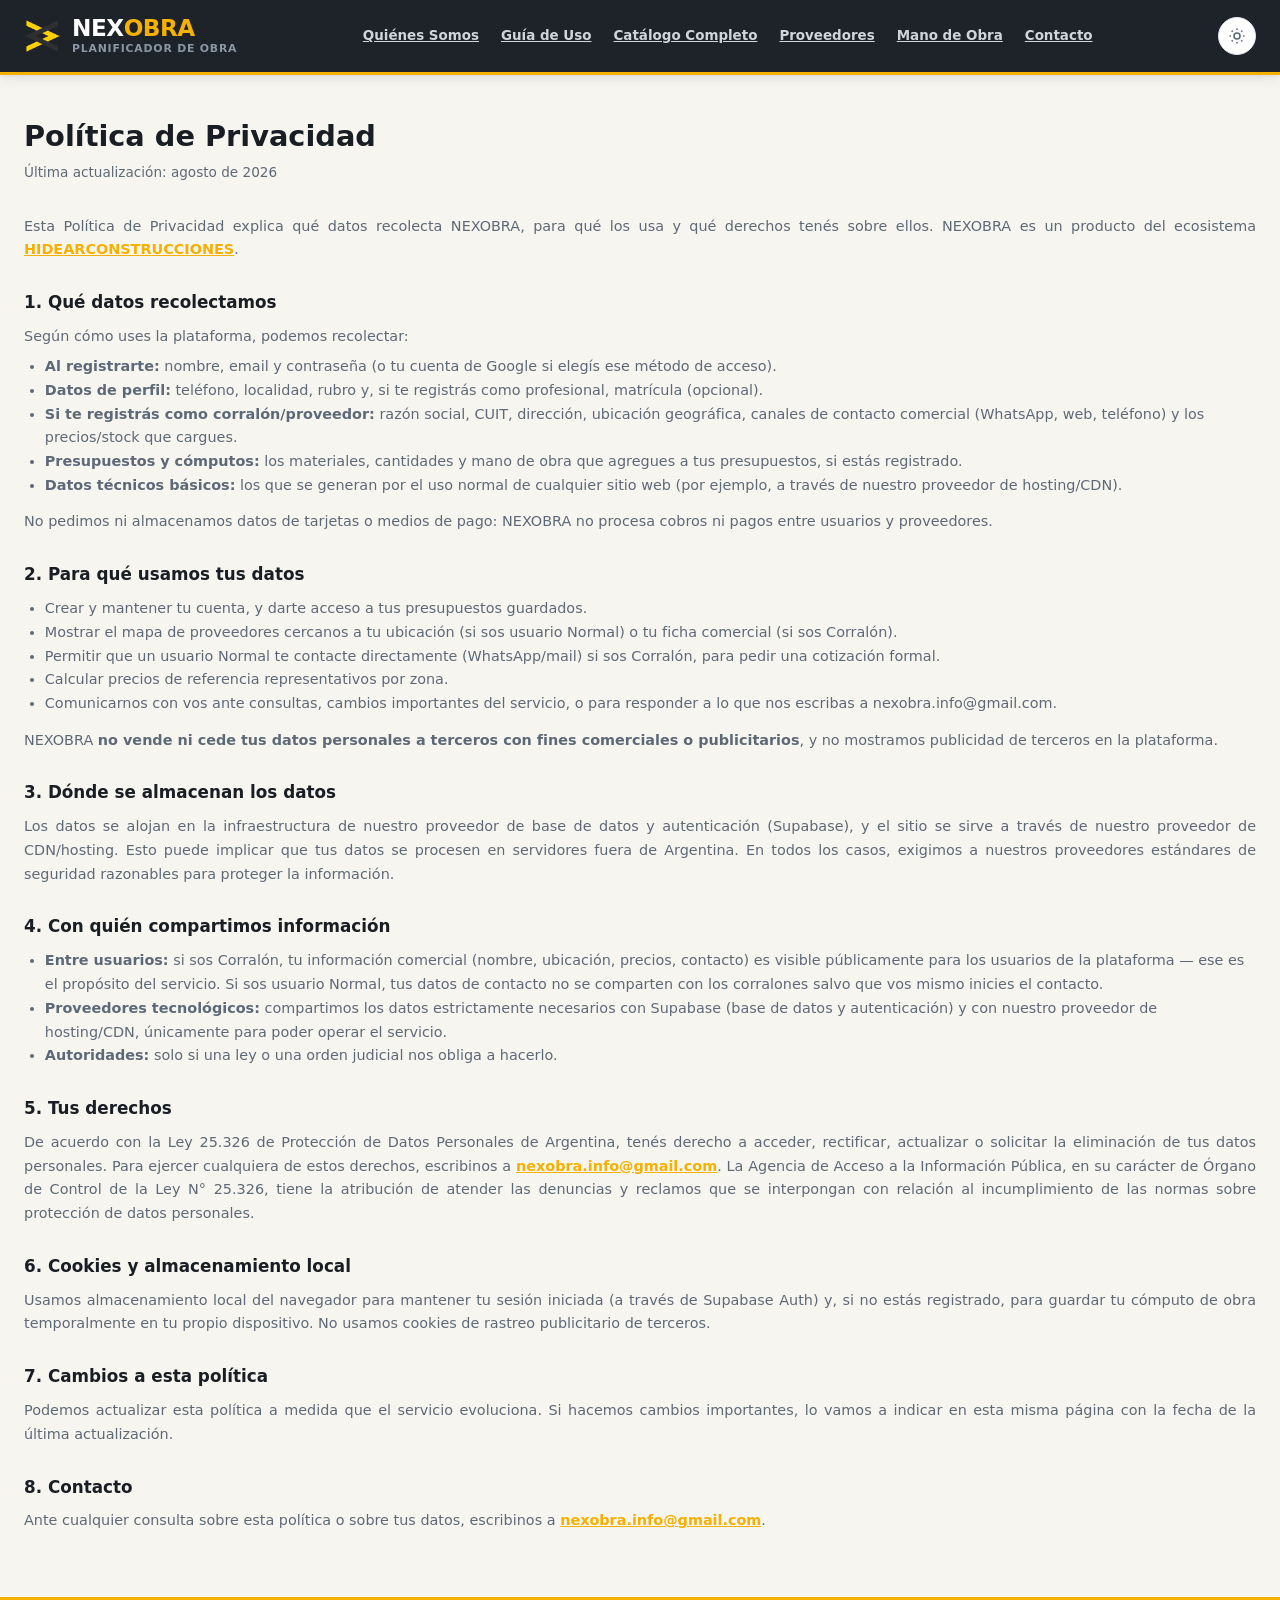
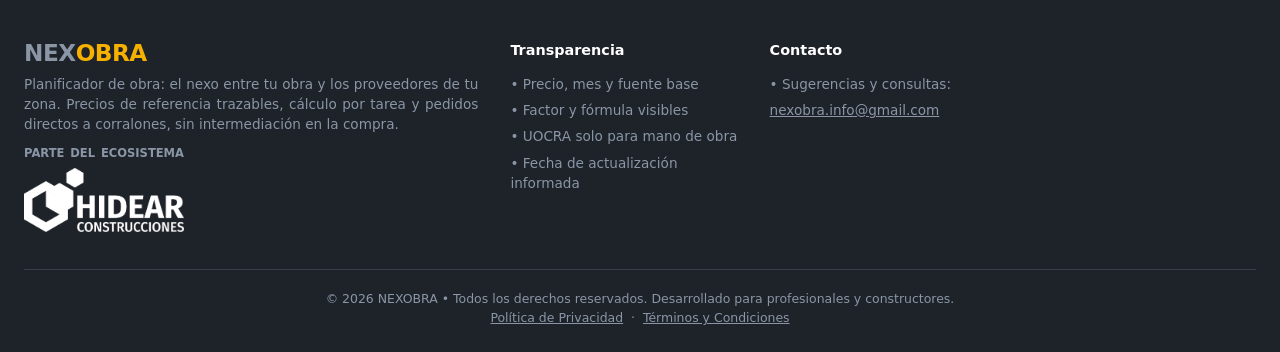
==== commit b4cb3867: "Add files via upload" ====
--- a/privacidad.html
+++ b/privacidad.html
@@ -24,7 +24,7 @@
         </div>
         <div class="brand-title-group">
           <div class="brand-name">NEX<span class="accent">OBRA</span></div>
-          <span class="brand-badge-tag">COMPARADOR TÉCNICO</span>
+          <span class="brand-badge-tag">PLANIFICADOR DE OBRA</span>
         </div>
       </a>
 
@@ -116,7 +116,7 @@
         <div class="footer-brand">
           <div class="brand-name" style="margin-bottom: 8px;">NEX<span class="accent">OBRA</span></div>
           <p>
-            Comparador técnico de materiales y cómputos para la construcción en Argentina. Valores de referencia trazables y ofertas de proveedores locales, sin intermediación en la compra.
+            Planificador de obra: el nexo entre tu obra y los proveedores de tu zona. Precios de referencia trazables, cálculo por tarea y pedidos directos a corralones, sin intermediación en la compra.
           </p>
           <p style="margin-top: 10px; font-size: 0.72rem; font-weight:700; text-transform:uppercase; width: 160px; text-align: justify; text-align-last: justify;">
             Parte del ecosistema
--- a/style.css
+++ b/style.css
@@ -1 +1,900 @@
-:root{--brand-yellow:#F5B000;--brand-yellow-hover:#E09E00;--brand-yellow-light:#FFF8E7;--brand-yellow-border:#FCE199;--brand-dark:#1E2229;--brand-dark-surface:#272C35;--brand-dark-border:#383F4C;--bg-app:#F7F5F0;--bg-card:#FFFFFF;--bg-card-hover:#FCFDFF;--bg-subtle:#F1F3F7;--text-main:#191E24;--text-muted:#5E6977;--text-subtle:#8A96A6;--text-inverse:#FFFFFF;--border-light:#E2E6EC;--border-subtle:#ECEFF4;--surface-1:#FFFFFF;--surface-2:#FFFFFF;--color-success:#10B981;--color-success-light:#ECFDF5;--color-accent:#2563EB;--color-accent-light:#EFF6FF;--shadow-sm:0 1px 3px rgba(18, 24, 38, 0.05),0 1px 2px rgba(18, 24, 38, 0.03);--shadow-md:0 4px 12px rgba(18, 24, 38, 0.08),0 2px 4px rgba(18, 24, 38, 0.04);--shadow-lg:0 12px 28px rgba(18, 24, 38, 0.12),0 4px 10px rgba(18, 24, 38, 0.06);--shadow-yellow:0 4px 16px rgba(245, 176, 0, 0.28);--radius-sm:6px;--radius-md:10px;--radius-lg:16px;--radius-full:9999px;--font-family:'Inter',-apple-system,BlinkMacSystemFont,"Segoe UI",Roboto,sans-serif;--transition-fast:0.15s cubic-bezier(0.4, 0, 0.2, 1);--transition-normal:0.25s cubic-bezier(0.4, 0, 0.2, 1)}@media (prefers-color-scheme:dark){html:not([data-theme=light]){--brand-yellow-light:#2B2410;--brand-yellow-border:#6B5620;--bg-app:#16181D;--bg-card:#1E2229;--bg-card-hover:#262B34;--bg-subtle:#20242C;--text-main:#F0F2F5;--text-muted:#A7B0BC;--text-subtle:#7A8492;--border-light:#2E333D;--border-subtle:#262A32;--surface-1:#1C1F26;--surface-2:#1E2229;--color-success:#34D399;--color-success-light:#0F2922;--color-accent:#60A5FA;--color-accent-light:#111E33}}html[data-theme=dark]{--brand-yellow-light:#2B2410;--brand-yellow-border:#6B5620;--bg-app:#16181D;--bg-card:#1E2229;--bg-card-hover:#262B34;--bg-subtle:#20242C;--text-main:#F0F2F5;--text-muted:#A7B0BC;--text-subtle:#7A8492;--border-light:#2E333D;--border-subtle:#262A32;--surface-1:#1C1F26;--surface-2:#1E2229;--color-success:#34D399;--color-success-light:#0F2922;--color-accent:#60A5FA;--color-accent-light:#111E33}*,::after,::before{box-sizing:border-box;margin:0;padding:0}body{font-family:var(--font-family);background-color:var(--bg-app);color:var(--text-main);line-height:1.5;-webkit-font-smoothing:antialiased;min-height:100vh;display:flex;flex-direction:column}p{text-align:justify}.container{width:100%;max-width:1600px;margin:0 auto;padding:0 1.5rem}.header{background-color:var(--brand-dark);color:var(--text-inverse);position:sticky;top:0;z-index:100;border-bottom:3px solid var(--brand-yellow);box-shadow:var(--shadow-md)}.header-container{display:flex;align-items:center;justify-content:space-between;height:72px;gap:16px}.brand-wrapper{display:flex;align-items:center;gap:12px;text-decoration:none;color:inherit;cursor:pointer}.brand-logo-icon{width:36px;height:36px;display:flex;align-items:center;justify-content:center}.brand-title-group{display:flex;flex-direction:column}.brand-name{font-size:1.45rem;font-weight:900;letter-spacing:-.5px;display:flex;align-items:center;line-height:1.1}.brand-name span.accent{color:var(--brand-yellow)}.brand-badge-tag{font-size:.68rem;font-weight:700;letter-spacing:.8px;text-transform:uppercase;color:var(--text-subtle)}.nav-links-desktop{display:flex;align-items:center;gap:8px}.nav-link{background:0 0;border:none;color:#d1d5db;font-family:inherit;font-size:.9rem;font-weight:600;padding:8px 14px;border-radius:var(--radius-sm);cursor:pointer;transition:var(--transition-fast)}.nav-link:hover{color:var(--text-inverse);background-color:rgba(255,255,255,.06)}.nav-link.active{color:var(--brand-yellow);background-color:rgba(245,176,0,.12)}.header-actions{display:flex;align-items:center;gap:12px}.btn-excel-tool{display:inline-flex;align-items:center;gap:8px;background-color:rgba(255,255,255,.08);color:#fff;border:1px solid rgba(255,255,255,.2);padding:9px 15px;border-radius:var(--radius-md);font-weight:700;font-size:.84rem;cursor:pointer;transition:var(--transition-fast)}.btn-excel-tool:hover{background-color:var(--brand-yellow);color:var(--brand-dark);border-color:var(--brand-yellow);transform:translateY(-1px)}.btn-computo{display:inline-flex;align-items:center;gap:10px;background-color:var(--brand-yellow);color:var(--brand-dark);border:none;padding:10px 18px;border-radius:var(--radius-md);font-weight:700;font-size:.88rem;cursor:pointer;transition:var(--transition-fast);box-shadow:var(--shadow-yellow)}.btn-computo:hover{background-color:var(--brand-yellow-hover);transform:translateY(-1px)}.computo-counter{background-color:var(--brand-dark);color:var(--brand-yellow);font-size:.75rem;padding:2px 7px;border-radius:var(--radius-full);font-weight:800}.hero-home{background:var(--bg-app);color:var(--text-main);padding:4.5rem 0 3.5rem;text-align:center;border-bottom:1px solid var(--border-light,#eee)}.hero-home-content{max-width:1550px;margin:0 auto}.hero-tagline-badge{display:inline-block;background-color:rgba(245,176,0,.15);border:1px solid var(--brand-yellow);color:var(--brand-yellow);font-size:.82rem;font-weight:700;padding:6px 14px;border-radius:var(--radius-full);margin-bottom:1.25rem;letter-spacing:.5px;text-transform:uppercase}.hero-main-title{font-size:2.75rem;font-weight:900;line-height:1.15;letter-spacing:-1px;margin-bottom:1.25rem;color:var(--text-main)}.hero-main-title .accent-word{color:var(--brand-yellow)}.hero-main-desc{font-size:1.12rem;color:var(--text-muted);line-height:1.6;max-width:1300px;margin:0 auto 2.5rem;text-align:justify}.hero-search-box{max-width:760px;margin:0 auto}.search-input-wrapper{position:relative;display:flex;align-items:center;background-color:var(--bg-card);border-radius:var(--radius-lg);box-shadow:var(--shadow-lg);border:2px solid transparent;transition:var(--transition-normal);padding:5px;gap:8px}.search-input-wrapper:focus-within{border-color:var(--brand-yellow);box-shadow:0 0 0 4px rgba(245,176,0,.25),var(--shadow-lg)}.search-icon{margin-left:14px;color:var(--text-subtle);display:flex;align-items:center}.search-input{width:100%;padding:12px 14px;font-size:1.05rem;border:none;outline:0;background:0 0;color:var(--text-main);font-family:inherit}.search-input::placeholder{color:var(--text-subtle);font-size:.95rem}.quick-tags-wrapper{display:flex;align-items:center;justify-content:center;flex-wrap:wrap;gap:8px;font-size:.82rem}.quick-tags-label{color:var(--text-subtle);font-weight:500;margin-right:4px}.tag-pill{background-color:var(--surface-2,#fff);color:var(--text-muted);border:1px solid var(--border-light,#e2e5ea);padding:5px 12px;border-radius:var(--radius-full);font-size:.78rem;cursor:pointer;transition:var(--transition-fast);user-select:none}.tag-pill:hover{background-color:var(--brand-yellow);color:var(--brand-dark);border-color:var(--brand-yellow);transform:translateY(-1px)}.section-pilares{padding:4.5rem 0;background-color:var(--bg-card);border-bottom:1px solid var(--border-light)}.section-heading-center{text-align:center;max-width:720px;margin:0 auto 3rem}.subheading-accent{font-size:.82rem;font-weight:800;text-transform:uppercase;letter-spacing:1.5px;color:var(--brand-yellow);margin-bottom:8px}.section-title{font-size:2rem;font-weight:800;color:var(--text-main);letter-spacing:-.5px;margin-bottom:10px}.section-desc{font-size:1rem;color:var(--text-muted);line-height:1.55;text-align:justify}.pilares-grid{display:grid;grid-template-columns:repeat(auto-fit,minmax(300px,1fr));gap:2rem}.pilar-card{background-color:var(--bg-app);border:1px solid var(--border-light);border-radius:var(--radius-lg);padding:2rem 1.75rem;transition:var(--transition-normal)}.pilar-card:hover{transform:translateY(-3px);box-shadow:var(--shadow-md);border-color:var(--brand-yellow)}.pilar-icon-box{font-size:2.2rem;margin-bottom:1.25rem}.pilar-title{font-size:1.2rem;font-weight:800;margin-bottom:10px;color:var(--text-main)}.pilar-text{font-size:.92rem;color:var(--text-muted);line-height:1.6;text-align:justify}.section-rubros{padding:4.5rem 0;background-color:var(--bg-app)}.section-heading-between{display:flex;align-items:flex-end;justify-content:space-between;margin-bottom:2.5rem;gap:1.5rem;flex-wrap:wrap}.rubros-hub-grid{display:grid;grid-template-columns:repeat(auto-fill,minmax(280px,1fr));gap:1.5rem}.rubro-hub-card{background-color:var(--bg-card);border:1px solid var(--border-light);border-radius:var(--radius-lg);padding:1.5rem;box-shadow:var(--shadow-sm);display:flex;flex-direction:column;justify-content:space-between;cursor:pointer;transition:var(--transition-normal);position:relative;overflow:hidden}.rubro-hub-card::before{content:'';position:absolute;top:0;left:0;width:100%;height:4px;background-color:transparent;transition:background-color var(--transition-fast)}.rubro-hub-card:hover{transform:translateY(-3px);box-shadow:var(--shadow-md);border-color:var(--brand-yellow-border)}.rubro-hub-card:hover::before{background-color:var(--brand-yellow)}.rubro-card-top{display:flex;align-items:center;justify-content:space-between;margin-bottom:12px}.rubro-card-icon{font-size:1.8rem;background-color:var(--bg-subtle);width:48px;height:48px;display:flex;align-items:center;justify-content:center;border-radius:var(--radius-md)}.rubro-count-pill{font-size:.76rem;font-weight:700;background-color:var(--brand-yellow-light);color:#854d0e;border:1px solid var(--brand-yellow-border);padding:3px 9px;border-radius:var(--radius-full)}.rubro-card-name{font-size:1.15rem;font-weight:800;color:var(--text-main);margin-bottom:6px}.rubro-card-desc{font-size:.84rem;color:var(--text-muted);line-height:1.45;margin-bottom:16px}.rubro-card-footer{display:flex;align-items:center;justify-content:space-between;font-size:.82rem;font-weight:700;color:var(--text-main);border-top:1px solid var(--border-subtle);padding-top:12px}.rubro-card-footer span.arrow{color:var(--brand-yellow);font-size:1.1rem;transition:transform var(--transition-fast)}.rubro-hub-card:hover .rubro-card-footer span.arrow{transform:translateX(4px)}.section-excel-cta{padding:1rem 0 4.5rem;background-color:var(--bg-app)}.excel-banner-card{background:linear-gradient(135deg,var(--brand-dark) 0,#29303d 100%);border:1px solid var(--brand-dark-border);border-radius:var(--radius-lg);padding:3rem;color:var(--text-inverse);display:grid;grid-template-columns:1.2fr 1fr;gap:2.5rem;align-items:center;box-shadow:var(--shadow-lg);position:relative;overflow:hidden}.excel-banner-badge{font-size:.76rem;font-weight:800;letter-spacing:1px;color:var(--brand-yellow);display:inline-block;margin-bottom:10px}.excel-banner-title{font-size:1.85rem;font-weight:800;line-height:1.2;margin-bottom:12px}.excel-banner-text{font-size:.96rem;color:#cbd5e1;line-height:1.6;margin-bottom:24px}.mock-excel-sheet{background-color:var(--bg-card);color:var(--text-main);border-radius:var(--radius-md);padding:12px;font-family:monospace;font-size:.78rem;box-shadow:var(--shadow-md);border:1px solid var(--border-light)}.mock-sheet-row{display:grid;grid-template-columns:2fr 1fr 1fr 1fr;padding:6px 8px;border-bottom:1px solid var(--border-subtle)}.mock-sheet-row.head{background-color:var(--bg-subtle);font-weight:700;border-bottom:1px solid var(--border-light)}.mock-sheet-row.total{background-color:var(--brand-yellow-light);font-weight:800;border-bottom:none}.catalog-breadcrumb{display:flex;align-items:center;gap:8px;font-size:.85rem;margin-bottom:1.25rem}.btn-breadcrumb-home{background:0 0;border:none;color:var(--text-muted);font-weight:700;cursor:pointer;padding:4px 8px;border-radius:var(--radius-sm);transition:var(--transition-fast)}.btn-breadcrumb-home:hover{background-color:var(--border-light);color:var(--text-main)}.breadcrumb-separator{color:var(--text-subtle)}.breadcrumb-current{font-weight:700;color:var(--text-main)}.catalog-header-banner{display:flex;align-items:center;justify-content:space-between;gap:1.5rem;margin-bottom:1.5rem;flex-wrap:wrap}.catalog-title{font-size:1.85rem;font-weight:800;color:var(--text-main);letter-spacing:-.5px}.catalog-subtitle{font-size:.92rem;color:var(--text-muted);text-align:justify}.catalog-search-inline{width:100%;max-width:380px;background:var(--bg-card);border-radius:var(--radius-md);border:1px solid var(--border-light);box-shadow:var(--shadow-sm)}.catalog-search-inline .search-input{padding:10px 14px;font-size:.9rem}.controls-card{background-color:var(--bg-card);border:1px solid var(--border-light);border-radius:var(--radius-lg);padding:1.25rem 1.5rem;box-shadow:var(--shadow-sm);margin-bottom:2rem;display:flex;flex-direction:column;gap:1.25rem}.controls-header{display:flex;align-items:center;justify-content:space-between;flex-wrap:wrap;gap:1rem;border-bottom:1px solid var(--border-subtle);padding-bottom:1rem}.pricing-mode-selector{display:flex;align-items:center;gap:12px}.mode-toggle-group{display:inline-flex;background-color:var(--bg-subtle);padding:4px;border-radius:var(--radius-md);border:1px solid var(--border-light)}.mode-btn{display:flex;align-items:center;gap:8px;border:none;background:0 0;padding:8px 16px;border-radius:var(--radius-sm);font-size:.88rem;font-weight:600;color:var(--text-muted);cursor:pointer;transition:var(--transition-fast)}.mode-btn.active{background-color:var(--brand-dark);color:var(--brand-yellow);box-shadow:var(--shadow-sm)}.mode-btn:not(.active):hover{color:var(--text-main);background-color:rgba(0,0,0,.04)}.view-sort-controls{display:flex;align-items:center;gap:12px}.sort-select{padding:8px 14px;border-radius:var(--radius-md);border:1px solid var(--border-light);background-color:var(--bg-card);color:var(--text-main);font-size:.85rem;font-weight:500;outline:0;cursor:pointer}.sort-select:focus{border-color:var(--brand-yellow)}.view-toggle-btn{background-color:var(--bg-subtle);border:1px solid var(--border-light);color:var(--text-muted);width:38px;height:38px;border-radius:var(--radius-md);display:flex;align-items:center;justify-content:center;cursor:pointer;transition:var(--transition-fast)}.view-toggle-btn.active,.view-toggle-btn:hover{color:var(--text-main);border-color:var(--text-main);background-color:var(--bg-card)}.category-filter-bar{display:flex;align-items:center;gap:8px;overflow-x:auto;padding-bottom:4px;scrollbar-width:thin}.category-filter-bar::-webkit-scrollbar{height:4px}.category-filter-bar::-webkit-scrollbar-thumb{background-color:var(--border-light);border-radius:4px}.cat-btn{white-space:nowrap;background-color:var(--bg-subtle);color:var(--text-muted);border:1px solid var(--border-light);padding:7px 14px;border-radius:var(--radius-full);font-size:.82rem;font-weight:600;cursor:pointer;transition:var(--transition-fast);display:inline-flex;align-items:center;gap:6px}.cat-btn .count-badge{background-color:rgba(0,0,0,.06);padding:1px 6px;border-radius:10px;font-size:.72rem}.cat-btn:hover{background-color:var(--border-light);color:var(--text-main)}.cat-btn.active{background-color:var(--brand-yellow);color:var(--brand-dark);border-color:var(--brand-yellow)}.cat-btn.active .count-badge{background-color:var(--brand-dark);color:var(--brand-yellow)}.results-summary{display:flex;align-items:center;justify-content:space-between;margin-bottom:1.25rem;font-size:.88rem;color:var(--text-muted)}.results-count{font-weight:700;color:var(--text-main)}.products-grid{display:grid;grid-template-columns:repeat(auto-fill,minmax(320px,1fr));gap:1.5rem;margin-bottom:3rem}.product-card{background-color:var(--bg-card);border:1px solid var(--border-light);border-radius:var(--radius-lg);padding:1.4rem;box-shadow:var(--shadow-sm);display:flex;flex-direction:column;justify-content:space-between;transition:var(--transition-normal);position:relative}.product-card:hover{box-shadow:var(--shadow-md);border-color:var(--brand-yellow-border);transform:translateY(-2px)}.card-top{display:flex;align-items:flex-start;justify-content:space-between;gap:8px;margin-bottom:10px}.card-code{font-family:monospace;font-size:.75rem;font-weight:700;color:var(--text-main);background-color:var(--brand-yellow-light);border:1px solid var(--brand-yellow-border);padding:2px 6px;border-radius:4px}.card-rubro-badge{font-size:.72rem;font-weight:600;color:var(--text-muted);background-color:var(--bg-subtle);padding:2px 8px;border-radius:var(--radius-full)}.product-title{font-size:1.05rem;font-weight:700;color:var(--text-main);line-height:1.35;margin-bottom:6px}.product-category-tree{font-size:.78rem;color:var(--text-subtle);margin-bottom:12px}.card-price-box{background-color:var(--bg-subtle);border-radius:var(--radius-md);padding:12px 14px;margin-bottom:14px;border:1px solid var(--border-subtle)}.price-main-row{display:flex;align-items:baseline;justify-content:space-between}.price-main-val{font-size:1.38rem;font-weight:800;color:var(--text-main);letter-spacing:-.5px}.price-unit-tag{font-size:.82rem;font-weight:600;color:var(--text-muted)}.price-secondary-row{display:flex;align-items:center;justify-content:space-between;margin-top:4px;font-size:.76rem;color:var(--text-muted);border-top:1px dashed var(--border-light);padding-top:4px}.price-trace{margin:-5px 0 12px;border:1px solid var(--border-subtle);border-radius:var(--radius-sm);background:#fffdf5;color:var(--text-muted);font-size:.74rem}.price-trace summary{cursor:pointer;padding:8px 10px;color:var(--text-main);font-weight:700}.price-trace-content{border-top:1px solid var(--border-subtle);padding:8px 10px 10px;line-height:1.55}.cart-price-trace,.price-trace-content span,.table-price-trace{color:var(--text-subtle)}.price-trace-content p{margin:7px 0 0;font-size:.7rem;line-height:1.4}.cart-price-trace,.table-price-trace{margin-top:3px;font-size:.68rem;line-height:1.25}.card-tags{display:flex;flex-wrap:wrap;gap:5px;margin-bottom:16px}.card-tag-item{font-size:.72rem;background-color:var(--bg-app);color:var(--text-muted);border:1px solid var(--border-light);padding:2px 7px;border-radius:var(--radius-sm);cursor:pointer;transition:var(--transition-fast)}.card-tag-item:hover{background-color:var(--brand-yellow-light);color:var(--text-main);border-color:var(--brand-yellow)}.card-actions{display:flex;align-items:center;gap:8px;margin-top:auto}.qty-control{display:flex;align-items:center;border:1px solid var(--border-light);border-radius:var(--radius-md);background-color:var(--bg-card);overflow:hidden}.qty-btn{background:0 0;border:none;width:32px;height:36px;font-weight:700;font-size:1rem;cursor:pointer;color:var(--text-main);transition:var(--transition-fast);display:flex;align-items:center;justify-content:center}.qty-btn:hover{background-color:var(--bg-subtle)}.qty-input{width:44px;height:36px;border:none;text-align:center;font-weight:700;font-size:.88rem;color:var(--text-main);outline:0;background:0 0}.btn-add-computo{flex:1;display:flex;align-items:center;justify-content:center;gap:6px;background-color:var(--brand-dark);color:var(--brand-yellow);border:none;padding:9px 12px;border-radius:var(--radius-md);font-size:.84rem;font-weight:700;cursor:pointer;transition:var(--transition-fast)}.btn-add-computo:hover{background-color:#0f1216;box-shadow:var(--shadow-sm)}.btn-add-computo.added{background-color:var(--color-success);color:#fff}.table-view-container{background-color:var(--bg-card);border:1px solid var(--border-light);border-radius:var(--radius-lg);overflow-x:auto;box-shadow:var(--shadow-sm);margin-bottom:3rem}.materials-table{width:100%;border-collapse:collapse;text-align:left;font-size:.88rem}.materials-table th{background-color:var(--bg-subtle);color:var(--text-muted);font-weight:700;padding:12px 16px;border-bottom:1px solid var(--border-light);font-size:.8rem;text-transform:uppercase;letter-spacing:.5px}.materials-table td{padding:14px 16px;border-bottom:1px solid var(--border-subtle);vertical-align:middle}.materials-table tr:hover{background-color:var(--bg-card-hover)}.drawer-backdrop,.modal-backdrop{position:fixed;top:0;left:0;width:100vw;height:100vh;background-color:rgba(15,23,42,.65);backdrop-filter:blur(4px);z-index:200;opacity:0;pointer-events:none;transition:opacity var(--transition-normal)}.drawer-backdrop.open,.modal-backdrop.open{opacity:1;pointer-events:auto}.computo-drawer{position:fixed;top:0;right:-480px;width:100%;max-width:460px;height:100vh;background-color:var(--bg-card);box-shadow:var(--shadow-lg);z-index:210;display:flex;flex-direction:column;transition:right var(--transition-normal)}.computo-drawer.open{right:0}.drawer-header{background-color:var(--brand-dark);color:var(--text-inverse);padding:1.25rem 1.5rem;display:flex;align-items:center;justify-content:space-between;border-bottom:3px solid var(--brand-yellow)}.drawer-title-group{display:flex;align-items:center;gap:10px}.drawer-title{font-size:1.15rem;font-weight:800}.drawer-close-btn,.modal-close-btn{background:0 0;border:none;color:var(--text-subtle);font-size:1.4rem;cursor:pointer;padding:4px}.drawer-close-btn:hover,.modal-close-btn:hover{color:var(--text-inverse)}.drawer-body{flex:1;overflow-y:auto;padding:1.25rem 1.5rem}.computo-empty-state{text-align:center;padding:3rem 1rem;color:var(--text-muted)}.empty-icon{font-size:3rem;margin-bottom:1rem;opacity:.6}.computo-list{display:flex;flex-direction:column;gap:12px}.computo-item{background-color:var(--bg-app);border:1px solid var(--border-light);border-radius:var(--radius-md);padding:12px;display:flex;flex-direction:column;gap:8px}.computo-item-head{display:flex;justify-content:space-between;align-items:flex-start;gap:8px}.computo-item-title{font-size:.88rem;font-weight:700;color:var(--text-main);line-height:1.3}.btn-remove-item{background:0 0;border:none;color:#ef4444;cursor:pointer;font-size:1.1rem;padding:2px 6px}.computo-item-controls{display:flex;align-items:center;justify-content:space-between;font-size:.82rem}.computo-item-subtotal{font-weight:800;color:var(--text-main);font-size:.95rem}.drawer-footer{background-color:var(--bg-subtle);border-top:1px solid var(--border-light);padding:1.25rem 1.5rem;display:flex;flex-direction:column;gap:12px}.summary-row{display:flex;justify-content:space-between;align-items:center;font-size:.9rem;color:var(--text-muted)}.summary-row.total-row{font-size:1.25rem;font-weight:800;color:var(--text-main);border-top:1px solid var(--border-light);padding-top:8px}.drawer-actions{display:grid;grid-template-columns:1fr 1fr;gap:10px;margin-top:6px}.drawer-actions #btn-export-lista-compra,.drawer-actions #btn-export-presupuesto-referencia{font-size:.78rem}.btn-action-drawer{padding:10px;border-radius:var(--radius-md);font-weight:700;font-size:.85rem;cursor:pointer;display:flex;align-items:center;justify-content:center;gap:6px;border:none;transition:var(--transition-fast)}.btn-print{background-color:var(--brand-dark);color:var(--brand-yellow)}.btn-print:hover{background-color:#0f1216}.btn-copy{background-color:var(--bg-card);border:1px solid var(--border-light);color:var(--text-main)}.btn-copy:hover{background-color:var(--border-light)}.excel-modal{position:fixed;top:50%;left:50%;transform:translate(-50%,-50%) scale(.95);width:90%;max-width:860px;max-height:90vh;background-color:var(--bg-card);border-radius:var(--radius-lg);box-shadow:var(--shadow-lg);z-index:250;display:flex;flex-direction:column;opacity:0;pointer-events:none;transition:all var(--transition-normal);border:1px solid var(--border-light);overflow:hidden}.excel-modal.open{opacity:1;pointer-events:auto;transform:translate(-50%,-50%) scale(1)}.modal-header{background-color:var(--brand-dark);color:var(--text-inverse);padding:1.25rem 1.5rem;display:flex;justify-content:space-between;align-items:center;border-bottom:3px solid var(--brand-yellow)}.modal-icon-badge{font-size:1.6rem;background-color:var(--brand-dark-surface);padding:6px 10px;border-radius:var(--radius-md)}.modal-body{padding:1.5rem;overflow-y:auto;max-height:calc(90vh - 80px)}.excel-config-grid{display:grid;grid-template-columns:repeat(auto-fit,minmax(240px,1fr));gap:1rem;background-color:var(--bg-subtle);border:1px solid var(--border-light);padding:1.2rem;border-radius:var(--radius-md);margin-bottom:1.25rem}.config-field{display:flex;flex-direction:column;gap:6px}.config-field label{font-size:.8rem;font-weight:700;color:var(--text-main)}.form-input,.form-select{padding:8px 12px;border-radius:var(--radius-md);border:1px solid var(--border-light);font-family:inherit;font-size:.88rem;outline:0;background-color:var(--bg-card);color:var(--text-main)}.form-input:focus,.form-select:focus{border-color:var(--brand-yellow)}.file-dropzone{border:2px dashed #cbd5e1;border-radius:var(--radius-lg);padding:2.5rem 1.5rem;text-align:center;background-color:var(--bg-app);cursor:pointer;transition:var(--transition-fast)}.file-dropzone.dragover,.file-dropzone:hover{border-color:var(--brand-yellow);background-color:var(--brand-yellow-light)}.dropzone-icon{font-size:2.8rem;margin-bottom:8px}.match-status-badge{display:inline-flex;align-items:center;gap:4px;padding:2px 8px;border-radius:var(--radius-full);font-size:.72rem;font-weight:700}.status-matched{background-color:#def7ec;color:#03543f}.status-suggested{background-color:#fef08a;color:#713f12}.status-notfound{background-color:#fde8e8;color:#9b1c1c}.toast-container{position:fixed;bottom:24px;right:24px;z-index:300;display:flex;flex-direction:column;gap:10px}.toast{background-color:var(--brand-dark);color:var(--text-inverse);padding:12px 18px;border-radius:var(--radius-md);box-shadow:var(--shadow-lg);border-left:4px solid var(--brand-yellow);font-size:.88rem;display:flex;align-items:center;gap:10px;animation:slide-in .3s ease}@keyframes slide-in{from{transform:translateY(20px);opacity:0}to{transform:translateY(0);opacity:1}}.footer{margin-top:auto;background-color:var(--brand-dark);color:var(--text-subtle);padding:2.5rem 0 1.5rem;border-top:3px solid var(--brand-yellow);font-size:.85rem}.footer-grid{display:grid;grid-template-columns:2fr 1fr 1fr;gap:2rem;margin-bottom:2rem}.footer-brand h4{color:var(--text-inverse);font-size:1.1rem;margin-bottom:6px}.footer-brand p{line-height:1.5}.footer-col h5{color:var(--text-inverse);font-size:.9rem;margin-bottom:12px}.footer-col ul{list-style:none;display:flex;flex-direction:column;gap:6px}.footer-col li{color:var(--text-subtle)}.footer-bottom{border-top:1px solid var(--brand-dark-border);padding-top:1.25rem;text-align:center;font-size:.78rem}.btn-mobile-menu{display:none;background:0 0;border:none;color:var(--text-inverse,#fff);cursor:pointer;padding:6px}.mobile-menu-backdrop{display:none;position:fixed;inset:0;background:rgba(0,0,0,.5);z-index:90;opacity:0;transition:opacity .2s ease}.mobile-menu-backdrop.open{display:block;opacity:1}.mobile-menu-panel{position:fixed;top:0;right:0;bottom:0;width:78%;max-width:320px;background:var(--bg-card);z-index:95;display:flex;flex-direction:column;padding:60px 8px 20px;transform:translateX(100%);transition:transform .25s ease;box-shadow:-8px 0 24px rgba(0,0,0,.2)}.mobile-menu-panel.open{transform:translateX(0)}.mobile-menu-close{position:absolute;top:14px;right:14px;background:0 0;border:none;font-size:1.8rem;line-height:1;cursor:pointer;color:var(--text-main);padding:6px 10px}.mobile-menu-link{display:block;width:100%;text-align:left;background:0 0;border:none;border-bottom:1px solid var(--border-light,#eee);padding:16px 20px;font-family:inherit;font-size:1rem;font-weight:700;color:var(--text-main);cursor:pointer}.mobile-menu-link.active{color:var(--brand-yellow,#f5b000)}@media (max-width:900px){.hero-main-title{font-size:2.1rem}.excel-banner-card{grid-template-columns:1fr;padding:2rem}.nav-links-desktop{display:none}.btn-mobile-menu{display:flex;align-items:center}.brand-badge-tag{display:none}.header-actions{gap:6px}.header-actions .btn-computo span:not(.computo-counter){display:none}.btn-auth-login span{display:none}.btn-auth-login{padding:9px}}@media (max-width:640px){.hero-main-title{font-size:1.65rem}.products-grid{grid-template-columns:1fr}.footer-grid{grid-template-columns:1fr}.computo-drawer{max-width:100vw}.header-actions .btn-excel-tool span{display:none}}.price-month-picker{display:flex;align-items:center;gap:.5rem;font-size:.8rem;color:var(--text-muted)}.price-month-picker label{font-weight:600;white-space:nowrap}.price-month-picker select{min-width:130px}.ipc-explainer{display:grid;grid-template-columns:1fr 1.3fr;gap:2rem;align-items:center;margin-top:2.5rem;padding:1.75rem;border-radius:16px;background:var(--surface-1,#f7f5f0)}.ipc-chart-wrapper{position:relative;height:240px}@media (max-width:860px){.ipc-explainer{grid-template-columns:1fr}.ipc-chart-wrapper{height:200px}}.btn-auth-login{display:flex;align-items:center;gap:6px;padding:9px 14px;border-radius:var(--radius-sm,8px);border:1px solid rgba(255,255,255,.18);background:rgba(255,255,255,.06);color:var(--text-inverse,#fff);font-family:inherit;font-size:.85rem;font-weight:600;cursor:pointer}.btn-auth-login:hover{background:rgba(255,255,255,.14)}.auth-header-wrapper{position:relative}.auth-dropdown{position:absolute;right:0;top:calc(100% + 8px);background:var(--bg-card);border:1px solid var(--border-light,#e5e5e5);border-radius:10px;box-shadow:0 8px 24px rgba(0,0,0,.15);min-width:190px;overflow:hidden;z-index:60}.auth-dropdown button{width:100%;text-align:left;padding:10px 14px;background:0 0;border:none;border-top:1px solid var(--border-light,#f0f0f0);font-family:inherit;font-size:.85rem;font-weight:600;color:var(--text-main);cursor:pointer}.auth-dropdown button:first-child{border-top:none}.auth-dropdown button.danger{color:#b91c1c}.auth-dropdown button:hover{background:var(--surface-1)}.auth-tabs{display:flex;gap:4px;background:var(--surface-1,#f1f3f7);border-radius:10px;padding:4px;margin-bottom:18px}.auth-tab{flex:1;padding:9px;border:none;border-radius:8px;background:0 0;font-family:inherit;font-size:.85rem;font-weight:700;color:var(--text-muted);cursor:pointer}.auth-tab.active{background:var(--bg-card);color:var(--text-main);box-shadow:0 1px 3px rgba(0,0,0,.12)}.auth-form{display:flex;flex-direction:column;width:100%}.auth-form .config-field{margin-bottom:14px}.auth-error{background:#fef2f2;color:#b91c1c;border:1px solid #fecaca;border-radius:8px;padding:8px 12px;font-size:.8rem;margin-bottom:14px}.auth-info{background:#f0fdf4;color:#15803d;border:1px solid #bbf7d0;border-radius:8px;padding:8px 12px;font-size:.8rem;margin-bottom:14px}.auth-role-picker{display:flex;flex-direction:column;gap:8px}.auth-role-option{display:flex;align-items:flex-start;gap:10px;border:1.5px solid var(--border-light,#e5e5e5);border-radius:10px;padding:10px 12px;cursor:pointer}.auth-role-option:has(input:checked){border-color:var(--brand-yellow,#f5b000);background:rgba(245,176,0,.08)}.auth-role-option input{margin-top:3px}.auth-role-option div{display:flex;flex-direction:column}.auth-role-option strong{font-size:.85rem}.auth-role-option span{font-size:.75rem;color:var(--text-muted)}.auth-divider{display:flex;align-items:center;text-align:center;color:var(--text-subtle);font-size:.75rem;margin:16px 0}.auth-divider::after,.auth-divider::before{content:'';flex:1;border-bottom:1px solid var(--border-light,#e5e5e5)}.auth-divider span{padding:0 10px}.btn-google-auth{width:100%;display:flex;align-items:center;justify-content:center;gap:10px;padding:10px;border-radius:8px;border:1.5px solid var(--border-light,#e5e5e5);background:var(--bg-card);color:var(--text-main);font-family:inherit;font-size:.85rem;font-weight:600;cursor:pointer}.btn-google-auth:hover{background:var(--surface-1)}.legal-content h2{font-size:1.05rem;font-weight:700;margin:1.75rem 0 .6rem}.legal-content li,.legal-content p{font-size:.9rem;line-height:1.65;color:var(--text-muted)}.legal-content ul{padding-left:1.3rem;margin:.4rem 0 .8rem}.legal-content a{color:var(--brand-yellow,#f5b000);font-weight:600}.drawer-computation-name{display:flex;gap:8px;align-items:center;padding:10px 20px;border-bottom:1px solid var(--border-light,#eee)}.drawer-computation-name input{flex:1;min-width:0;font-size:.85rem;padding:7px 10px}.btn-save-computation{display:flex;align-items:center;gap:5px;padding:8px 12px;border-radius:8px;border:none;background:var(--brand-yellow,#f5b000);color:#22262b;font-family:inherit;font-size:.8rem;font-weight:700;cursor:pointer;white-space:nowrap}.btn-save-computation:hover{filter:brightness(1.05)}.btn-save-computation:disabled{opacity:.6;cursor:not-allowed}.computations-list{display:flex;flex-direction:column;gap:10px}.computation-row{display:flex;justify-content:space-between;align-items:center;gap:12px;background:var(--surface-2,#fff);border:1px solid var(--border-light,#eee);border-radius:12px;padding:14px 18px;flex-wrap:wrap}.computation-row-info h4{font-size:.95rem;font-weight:700;margin:0 0 3px}.computation-row-info span{font-size:.78rem;color:var(--text-muted)}.computation-row-actions{display:flex;gap:6px}.computation-row-actions button{padding:7px 12px;border-radius:7px;border:1px solid var(--border-light,#ddd);background:var(--bg-card);font-family:inherit;font-size:.78rem;font-weight:600;cursor:pointer}.computation-row-actions button:hover{background:var(--surface-1,#f7f5f0)}.computation-row-actions button.danger{color:#b91c1c;border-color:#fecaca}.drawer-computo-month-row{display:flex;align-items:center;gap:8px;padding:10px 20px 4px;flex-wrap:wrap}.drawer-computo-month-row label{font-size:.78rem;font-weight:700;color:var(--text-muted);white-space:nowrap}.drawer-computo-month-row select{font-size:.8rem;padding:6px 8px;min-width:100px}.drawer-computo-month-hint{font-size:.72rem;color:var(--text-subtle);padding:0 20px 10px;margin:0;border-bottom:1px solid var(--border-light,#eee);line-height:1.4}.provider-section{background:var(--bg-card);border:1px solid var(--border-light,#eee);border-radius:12px;margin-bottom:14px;overflow:hidden}.provider-section summary{padding:14px 18px;font-weight:700;font-size:.95rem;cursor:pointer;background:var(--surface-1,#f7f5f0);list-style:none}.provider-section summary::-webkit-details-marker{display:none}.provider-section-body{padding:18px}.provider-subsection-title{font-size:.85rem;font-weight:700;color:var(--text-muted);text-transform:uppercase;letter-spacing:.03em;margin:4px 0 12px}.provider-search-results{display:flex;flex-direction:column;gap:8px;max-height:320px;overflow-y:auto}.provider-search-row{display:flex;justify-content:space-between;align-items:center;gap:10px;border:1px solid var(--border-light,#eee);border-radius:8px;padding:8px 12px;flex-wrap:wrap}.provider-search-row-info{font-size:.85rem;flex:1;min-width:180px}.provider-search-row-controls{display:flex;align-items:center;gap:6px}.provider-search-row-controls input{width:90px;padding:6px 8px;font-size:.8rem}.provider-search-row-controls select{padding:6px 8px;font-size:.78rem}.provider-bulk-edit{display:flex;align-items:center;gap:8px;margin-bottom:16px;padding:12px;background:var(--surface-1,#f7f5f0);border-radius:10px;flex-wrap:wrap}.provider-bulk-edit label{font-size:.85rem;font-weight:700}.provider-catalog-list{display:flex;flex-direction:column;gap:8px}.provider-catalog-row{display:flex;justify-content:space-between;align-items:center;gap:10px;border:1px solid var(--border-light,#eee);border-radius:10px;padding:10px 14px;flex-wrap:wrap}.provider-catalog-row-info h5{font-size:.88rem;font-weight:700;margin:0 0 2px}.provider-catalog-row-info span{font-size:.75rem;color:var(--text-muted)}.provider-catalog-row-controls{display:flex;align-items:center;gap:8px}.provider-catalog-row-controls input[type=number]{width:100px;padding:6px 8px;font-size:.82rem}.stock-badge{font-size:.72rem;font-weight:700;padding:3px 8px;border-radius:20px}.stock-badge.en_stock{background:#dcfce7;color:#15803d}.stock-badge.a_pedido{background:#fef3c7;color:#92400e}.stock-badge.agotado{background:#fee2e2;color:#b91c1c}.excel-preview-row{display:flex;justify-content:space-between;align-items:center;gap:10px;border:1px solid var(--border-light,#eee);border-radius:8px;padding:8px 12px;margin-bottom:6px;flex-wrap:wrap;font-size:.82rem}.excel-preview-row.status-matched{border-left:4px solid #15803d}.excel-preview-row.status-suggested{border-left:4px solid #d97706}.excel-preview-row.status-notfound{border-left:4px solid #b91c1c;opacity:.75}.map-controls{display:flex;align-items:center;gap:6px;flex-wrap:wrap}.map-layout{display:grid;grid-template-columns:1fr 340px;gap:16px;align-items:start}.provider-map-container{height:520px;border-radius:14px;overflow:hidden;border:1px solid var(--border-light,#eee);background:#eef1f5}.map-branch-panel{background:var(--bg-card);border:1px solid var(--border-light,#eee);border-radius:14px;padding:18px;height:520px;overflow-y:auto}.map-branch-panel-empty{height:100%;display:flex;flex-direction:column;align-items:center;justify-content:center;text-align:center;gap:10px;color:var(--text-muted);font-size:.85rem;padding:20px}.map-branch-panel h3{font-size:1.05rem;font-weight:800;margin:0 0 4px}.map-branch-panel .branch-meta{font-size:.8rem;color:var(--text-muted);margin-bottom:14px}.map-branch-panel .branch-whatsapp-btn{display:inline-flex;align-items:center;gap:6px;background:#25d366;color:#fff;padding:8px 14px;border-radius:8px;font-size:.8rem;font-weight:700;text-decoration:none;margin-bottom:16px}.variation-row{display:flex;justify-content:space-between;align-items:center;gap:8px;padding:8px 0;border-bottom:1px solid var(--border-light,#f0f0f0);font-size:.8rem}.variation-row .variation-name{flex:1}.variation-badge{font-weight:700;padding:2px 8px;border-radius:12px;font-size:.72rem;white-space:nowrap}.variation-badge.below{background:#dcfce7;color:#15803d}.variation-badge.above{background:#fee2e2;color:#b91c1c}.variation-badge.equal{background:#f1f3f7;color:#555}.leaflet-popup-content{font-family:inherit;font-size:.82rem}@media (max-width:860px){.map-layout{grid-template-columns:1fr}.provider-map-container{height:360px}.map-branch-panel{height:auto;max-height:400px}}.btn-choose-provider{width:100%;margin-top:8px;padding:8px;border-radius:8px;border:1.5px dashed var(--brand-yellow,#f5b000);background:rgba(245,176,0,.08);color:var(--text-main);font-family:inherit;font-size:.78rem;font-weight:700;cursor:pointer}.btn-choose-provider:hover{background:rgba(245,176,0,.16)}.offer-picker-row{display:flex;justify-content:space-between;align-items:center;gap:10px;border:1px solid var(--border-light,#eee);border-radius:10px;padding:12px 14px;margin-bottom:8px;flex-wrap:wrap}.offer-picker-row-info h5{font-size:.88rem;font-weight:700;margin:0 0 2px}.offer-picker-row-info span{font-size:.75rem;color:var(--text-muted)}.offer-picker-row-price{text-align:right}.offer-picker-row-price strong{font-size:1rem;display:block}.provider-group{border:1px solid var(--border-light,#eee);border-radius:10px;margin-bottom:12px;overflow:hidden}.provider-group-header{background:var(--surface-1,#f7f5f0);padding:10px 14px;display:flex;justify-content:space-between;align-items:center;gap:8px;flex-wrap:wrap}.provider-group-header h4{font-size:.88rem;font-weight:800;margin:0}.provider-group-header .whatsapp-mini-btn{display:inline-flex;align-items:center;gap:5px;background:#25d366;color:#fff;padding:6px 10px;border-radius:7px;font-size:.75rem;font-weight:700;text-decoration:none}.provider-group-body{padding:4px 14px}.cart-badge-provider{display:inline-block;font-size:.68rem;font-weight:700;color:#b45309;background:#fef3c7;padding:2px 6px;border-radius:6px;margin-top:3px}.btn-favorite-toggle{display:inline-flex;align-items:center;gap:5px;padding:6px 12px;border-radius:8px;border:1.5px solid var(--border-light,#eee);background:var(--bg-card);font-family:inherit;font-size:.75rem;font-weight:700;cursor:pointer;margin-left:6px}.btn-favorite-toggle.active{background:#fef3c7;border-color:#f59e0b;color:#92400e}.btn-alert-toggle{padding:6px 10px;border-radius:8px;border:1.5px solid var(--border-light,#eee);background:var(--bg-card);font-family:inherit;font-size:.72rem;font-weight:700;cursor:pointer}.btn-alert-toggle.active{background:#dbeafe;border-color:#3b82f6;color:#1e40af}.price-drop-badge{font-size:.72rem;font-weight:800;padding:3px 9px;border-radius:20px;background:#dcfce7;color:#15803d}.price-same-badge{font-size:.72rem;font-weight:700;padding:3px 9px;border-radius:20px;background:#f1f3f7;color:#666}.provider-status-banner{padding:12px 16px;border-radius:10px;font-size:.85rem;font-weight:600;margin-bottom:16px}.provider-status-banner.pending{background:#fef3c7;color:#92400e;border:1px solid #f59e0b}.provider-status-banner.rejected{background:#fee2e2;color:#991b1b;border:1px solid #ef4444}#btn-toggle-compare-providers{border:1.5px solid var(--border-light,#ddd)}#btn-toggle-compare-providers.active{border-color:var(--brand-yellow)}.price-source-tag{font-size:.68rem;font-weight:700;padding:2px 0;margin-top:2px}.price-source-tag.market{color:#15803d}.price-source-tag.ipc{color:var(--text-subtle,#888)}.section-map-home{padding:3rem 0;background-color:var(--bg-app)}.home-map-search-row{display:flex;align-items:center;gap:10px;margin-bottom:10px;flex-wrap:wrap}#home-map-material-results{max-height:260px;overflow-y:auto}.section-contacto-home{padding:3rem 0}.contacto-home-card{display:flex;align-items:center;gap:20px;background:var(--surface-1,#f7f5f0);border-radius:var(--radius-lg,16px);padding:2rem;max-width:640px;margin:0 auto;text-align:left}.contacto-home-icon{font-size:2.5rem;flex-shrink:0}.contacto-home-email{display:inline-block;font-size:1.05rem;font-weight:800;color:var(--text-main);background:var(--brand-yellow,#f5b000);padding:8px 16px;border-radius:8px;text-decoration:none}.contacto-home-email:hover{filter:brightness(1.05)}@media (max-width:640px){.contacto-home-card{flex-direction:column;text-align:center}}.hidear-badge{display:inline-flex;flex-direction:column;align-items:center;margin-top:18px}.hidear-badge span{display:block;width:200px;font-size:.74rem;font-weight:700;color:var(--text-subtle);text-transform:uppercase;text-align:justify;text-align-last:justify;margin-bottom:8px}.hidear-logo-img{width:200px;height:auto;display:block}.provider-map-container{position:relative;z-index:1;isolation:isolate}.drawer-obra-data{margin:10px 0;border:1px solid var(--border-light,#eee);border-radius:10px;padding:4px 12px}.drawer-obra-data summary{font-size:.82rem;font-weight:700;padding:8px 0;cursor:pointer;color:var(--text-muted)}.drawer-obra-data-grid{display:grid;grid-template-columns:1fr 1fr;gap:8px;padding-bottom:10px}.drawer-obra-data-grid input{font-size:.82rem}@media (max-width:480px){.drawer-obra-data-grid{grid-template-columns:1fr}}.guide-compare-grid{display:grid;grid-template-columns:1fr 1fr;gap:20px}.guide-compare-col{background:var(--surface-1,#f7f5f0);border-radius:var(--radius-lg,16px);padding:1.75rem}.guide-compare-col.highlight{background:rgba(245,176,0,.1);border:1.5px solid var(--brand-yellow)}.guide-compare-list{list-style:none;padding:0;margin:0;display:flex;flex-direction:column;gap:10px}.guide-compare-list li{font-size:.88rem;color:var(--text-muted);padding-left:22px;position:relative;line-height:1.4}.guide-compare-list li::before{content:'✓';position:absolute;left:0;color:var(--brand-yellow);font-weight:800}@media (max-width:720px){.guide-compare-grid{grid-template-columns:1fr}}.catalog-pagination-row{display:flex;align-items:center;justify-content:space-between;flex-wrap:wrap;gap:12px;margin-top:1.5rem;padding-top:1rem;border-top:1px solid var(--border-light,#eee)}.computo-item-provider-row{display:flex;gap:8px;margin-top:8px;flex-wrap:wrap}.btn-choose-provider-small,.btn-unassign-provider-small{font-family:inherit;font-size:.72rem;font-weight:700;padding:5px 10px;border-radius:6px;cursor:pointer;transition:var(--transition-fast)}.btn-choose-provider-small{border:1.5px dashed var(--brand-yellow,#f5b000);background:rgba(245,176,0,.08);color:var(--text-main)}.btn-choose-provider-small:hover{background:rgba(245,176,0,.18)}.btn-unassign-provider-small{border:1px solid var(--border-light,#e2e5ea);background:0 0;color:var(--text-muted)}.btn-unassign-provider-small:hover{background:var(--surface-1,#f7f5f0)}.provider-logo-upload-row{display:flex;align-items:center;gap:16px;margin-bottom:20px;padding-bottom:20px;border-bottom:1px solid var(--border-light,#eee)}.provider-logo-preview{width:72px;height:72px;border-radius:12px;background:var(--surface-1,#f7f5f0);border:1.5px dashed var(--border-light,#ddd);display:flex;align-items:center;justify-content:center;font-size:1.8rem;overflow:hidden;flex-shrink:0}.provider-logo-preview img{width:100%;height:100%;object-fit:cover}.provider-logo-mini{width:32px;height:32px;border-radius:8px;object-fit:cover;flex-shrink:0;border:1px solid var(--border-light,#eee)}.btn-theme-toggle{display:flex;align-items:center;justify-content:center;width:38px;height:38px;border-radius:var(--radius-full);border:1px solid var(--border-light);background:var(--bg-card);color:var(--text-muted);cursor:pointer;transition:var(--transition-fast);flex-shrink:0}.btn-theme-toggle:hover{background:var(--surface-1);color:var(--text-main)}.home-computo-cta{display:flex;align-items:center;gap:18px;background:var(--bg-card);border:1.5px solid var(--brand-yellow);border-radius:var(--radius-lg);padding:1.5rem;margin-top:2rem;flex-wrap:wrap}.home-computo-cta>div:nth-child(2){flex:1;min-width:200px}.home-computo-cta-icon{font-size:2.2rem;flex-shrink:0}@media (max-width:640px){.home-computo-cta{flex-direction:column;text-align:center}.home-computo-cta button{width:100%;justify-content:center}}.catalog-search-hero{margin:1.25rem 0 1.5rem}.catalog-search-hero .search-input-wrapper{padding:4px}.catalog-search-hero .search-input{font-size:1.05rem;padding:14px 10px}.about-origen-card{background:var(--surface-1);border:1px solid var(--border-light);border-radius:var(--radius-lg);padding:2rem;margin-bottom:2.5rem;display:flex;align-items:flex-start;gap:2.5rem}.about-origen-card .hidear-badge{flex-shrink:0}.about-origen-text{flex:1;min-width:0}.about-origen-card .pilar-text{margin-bottom:12px}@media (max-width:720px){.about-origen-card{flex-direction:column;align-items:center;text-align:left}}#about-view .section-heading-center{text-align:left;margin:0 0 3rem;max-width:none}input:-webkit-autofill,input:-webkit-autofill:active,input:-webkit-autofill:focus,input:-webkit-autofill:hover{-webkit-text-fill-color:var(--text-main)!important;-webkit-box-shadow:0 0 0 1000px var(--bg-card) inset!important;box-shadow:0 0 0 1000px var(--bg-card) inset!important;caret-color:var(--text-main);transition:background-color 9999s ease-in-out 0s}.btn-material-history{display:block;width:100%;margin-top:8px;padding:6px;border-radius:8px;border:1px solid var(--border-light);background:0 0;color:var(--text-muted);font-family:inherit;font-size:.72rem;font-weight:700;cursor:pointer;transition:var(--transition-fast)}.btn-material-history:hover{background:var(--surface-1);color:var(--text-main)}.star-rating{font-size:.85rem;font-weight:700;color:var(--text-main)}.star-rating-stars{color:#f5b000;letter-spacing:1px}.star-rating-count{color:var(--text-subtle);font-weight:500}.star-rating-empty{font-size:.8rem;color:var(--text-subtle)}.review-row{padding:10px 0;border-bottom:1px solid var(--border-subtle)}.review-row-header{display:flex;align-items:center;gap:8px;flex-wrap:wrap}.review-row-comment{font-size:.82rem;color:var(--text-muted);margin-top:4px}.review-star-picker{display:flex;gap:4px;font-size:1.5rem;color:#f5b000}.review-star-option{cursor:pointer;user-select:none}.share-link-box{background:var(--surface-1);border:1px solid var(--border-light);border-radius:var(--radius-md);padding:12px 14px;margin:10px 20px 0}.card-tech-info{display:flex;flex-wrap:wrap;gap:6px;margin-top:6px}.card-tech-brand{font-size:.68rem;font-weight:700;padding:2px 8px;border-radius:var(--radius-full);background:var(--surface-1);color:var(--text-muted)}.card-tech-yield{font-size:.68rem;font-weight:700;padding:2px 8px;border-radius:var(--radius-full);background:rgba(59,130,246,.1);color:#3b82f6}.card-tech-desc{font-size:.76rem;color:var(--text-muted);margin-top:4px;width:100%}.providers-directory-grid{display:grid;grid-template-columns:repeat(auto-fill,minmax(300px,1fr));gap:16px}.provider-directory-card{background:var(--bg-card);border:1px solid var(--border-light);border-radius:var(--radius-lg);padding:1.25rem;display:flex;flex-direction:column;gap:8px}.provider-directory-card-header{display:flex;align-items:center;gap:10px}.provider-directory-card-header img{width:44px;height:44px;object-fit:contain;border-radius:var(--radius-md);flex-shrink:0}.provider-directory-category-badge{display:inline-block;font-size:.7rem;font-weight:700;padding:2px 9px;border-radius:var(--radius-full);background:var(--surface-1);color:var(--text-muted);width:fit-content}.provider-directory-actions{display:flex;flex-wrap:wrap;gap:8px;margin-top:auto;padding-top:10px}.review-reply-box{background:var(--surface-1);border-left:3px solid var(--brand-yellow);border-radius:0 var(--radius-md) var(--radius-md) 0;padding:8px 10px;margin-top:8px}.review-report-link{background:0 0;border:none;color:var(--text-subtle);font-size:.7rem;text-decoration:underline;cursor:pointer;padding:0;margin-top:6px}.review-report-link:hover{color:var(--text-muted)}
+:root{color-scheme:light;--brand-yellow:#F5B000;--brand-yellow-hover:#E09E00;--brand-yellow-light:#FFF8E7;--brand-yellow-border:#FCE199;--brand-dark:#1E2229;--brand-dark-surface:#272C35;--brand-dark-border:#383F4C;--bg-app:#F7F5F0;--bg-card:#FFFFFF;--bg-card-hover:#FCFDFF;--bg-subtle:#F1F3F7;--text-main:#191E24;--text-muted:#5E6977;--text-subtle:#8A96A6;--text-inverse:#FFFFFF;--border-light:#E2E6EC;--border-subtle:#ECEFF4;--surface-1:#FFFFFF;--surface-2:#FFFFFF;--color-success:#10B981;--color-success-light:#ECFDF5;--color-accent:#2563EB;--color-accent-light:#EFF6FF;--shadow-sm:0 1px 3px rgba(18, 24, 38, 0.05),0 1px 2px rgba(18, 24, 38, 0.03);--shadow-md:0 4px 12px rgba(18, 24, 38, 0.08),0 2px 4px rgba(18, 24, 38, 0.04);--shadow-lg:0 12px 28px rgba(18, 24, 38, 0.12),0 4px 10px rgba(18, 24, 38, 0.06);--shadow-yellow:0 4px 16px rgba(245, 176, 0, 0.28);--radius-sm:6px;--radius-md:10px;--radius-lg:16px;--radius-full:9999px;--font-family:Verdana,Geneva,-apple-system,BlinkMacSystemFont,"Segoe UI",Roboto,sans-serif;--transition-fast:0.15s cubic-bezier(0.4, 0, 0.2, 1);--transition-normal:0.25s cubic-bezier(0.4, 0, 0.2, 1)}@media (prefers-color-scheme:dark){html:not([data-theme=light]){color-scheme:dark;--brand-yellow-light:#2B2410;--brand-yellow-border:#6B5620;--bg-app:#16181D;--bg-card:#1E2229;--bg-card-hover:#262B34;--bg-subtle:#20242C;--text-main:#F0F2F5;--text-muted:#A7B0BC;--text-subtle:#7A8492;--border-light:#2E333D;--border-subtle:#262A32;--surface-1:#1C1F26;--surface-2:#1E2229;--color-success:#34D399;--color-success-light:#0F2922;--color-accent:#60A5FA;--color-accent-light:#111E33}}html[data-theme=dark]{color-scheme:dark;--brand-yellow-light:#2B2410;--brand-yellow-border:#6B5620;--bg-app:#16181D;--bg-card:#1E2229;--bg-card-hover:#262B34;--bg-subtle:#20242C;--text-main:#F0F2F5;--text-muted:#A7B0BC;--text-subtle:#7A8492;--border-light:#2E333D;--border-subtle:#262A32;--surface-1:#1C1F26;--surface-2:#1E2229;--color-success:#34D399;--color-success-light:#0F2922;--color-accent:#60A5FA;--color-accent-light:#111E33}*,::after,::before{box-sizing:border-box;margin:0;padding:0}body{font-family:var(--font-family);background-color:var(--bg-app);color:var(--text-main);line-height:1.5;-webkit-font-smoothing:antialiased;min-height:100vh;display:flex;flex-direction:column}p{text-align:justify}.container{width:100%;max-width:1600px;margin:0 auto;padding:0 1.5rem}.header{background-color:var(--brand-dark);color:var(--text-inverse);position:sticky;top:0;z-index:100;border-bottom:3px solid var(--brand-yellow);box-shadow:var(--shadow-md)}.header-container{display:flex;align-items:center;justify-content:space-between;height:72px;gap:16px}.brand-wrapper{display:flex;align-items:center;gap:12px;text-decoration:none;color:inherit;cursor:pointer}.brand-logo-icon{width:36px;height:36px;display:flex;align-items:center;justify-content:center}.brand-title-group{display:flex;flex-direction:column}.brand-name{font-size:1.45rem;font-weight:900;letter-spacing:-.5px;display:flex;align-items:center;line-height:1.1}.brand-name span.accent{color:var(--brand-yellow)}.brand-badge-tag{font-size:.68rem;font-weight:700;letter-spacing:.8px;text-transform:uppercase;color:var(--text-subtle)}.nav-links-desktop{display:flex;align-items:center;gap:8px}.nav-link{background:0 0;border:none;color:#d1d5db;font-family:inherit;font-size:.9rem;font-weight:600;padding:8px 14px;border-radius:var(--radius-sm);cursor:pointer;transition:var(--transition-fast)}.nav-link:hover{color:var(--text-inverse);background-color:rgba(255,255,255,.06)}.nav-link.active{color:var(--brand-yellow);background-color:rgba(245,176,0,.12)}.header-actions{display:flex;align-items:center;gap:12px}.btn-excel-tool{display:inline-flex;align-items:center;gap:8px;background-color:rgba(255,255,255,.08);color:#fff;border:1px solid rgba(255,255,255,.2);padding:9px 15px;border-radius:var(--radius-md);font-weight:700;font-size:.84rem;cursor:pointer;transition:var(--transition-fast)}.btn-excel-tool:hover{background-color:var(--brand-yellow);color:var(--brand-dark);border-color:var(--brand-yellow);transform:translateY(-1px)}.btn-computo{display:inline-flex;align-items:center;gap:10px;background-color:var(--brand-yellow);color:var(--brand-dark);border:none;padding:10px 18px;border-radius:var(--radius-md);font-weight:700;font-size:.88rem;cursor:pointer;transition:var(--transition-fast);box-shadow:var(--shadow-yellow)}.btn-computo:hover{background-color:var(--brand-yellow-hover);transform:translateY(-1px)}.computo-counter{background-color:var(--brand-dark);color:var(--brand-yellow);font-size:.75rem;padding:2px 7px;border-radius:var(--radius-full);font-weight:800}.hero-home{background:var(--bg-app);color:var(--text-main);padding:4.5rem 0 3.5rem;text-align:center;border-bottom:1px solid var(--border-light,#eee)}.hero-home-content{max-width:1550px;margin:0 auto}.hero-tagline-badge{display:inline-block;background-color:rgba(245,176,0,.15);border:1px solid var(--brand-yellow);color:var(--brand-yellow);font-size:.82rem;font-weight:700;padding:6px 14px;border-radius:var(--radius-full);margin-bottom:1.25rem;letter-spacing:.5px;text-transform:uppercase}.hero-main-title{font-size:2.75rem;font-weight:900;line-height:1.15;letter-spacing:-1px;margin-bottom:1.25rem;color:var(--text-main)}.hero-main-title .accent-word{color:var(--brand-yellow)}.hero-main-desc{font-size:1.12rem;color:var(--text-muted);line-height:1.6;max-width:1300px;margin:0 auto 2.5rem;text-align:justify}.hero-search-box{max-width:760px;margin:0 auto}.search-input-wrapper{position:relative;display:flex;align-items:center;background-color:var(--bg-card);border-radius:var(--radius-lg);box-shadow:var(--shadow-lg);border:2px solid transparent;transition:var(--transition-normal);padding:5px;gap:8px}.search-input-wrapper:focus-within{border-color:var(--brand-yellow);box-shadow:0 0 0 4px rgba(245,176,0,.25),var(--shadow-lg)}.search-icon{margin-left:14px;color:var(--text-subtle);display:flex;align-items:center}.search-input{width:100%;padding:12px 14px;font-size:1.05rem;border:none;outline:0;background:0 0;color:var(--text-main);font-family:inherit}.search-input::placeholder{color:var(--text-subtle);font-size:.95rem}.quick-tags-wrapper{display:flex;align-items:center;justify-content:center;flex-wrap:wrap;gap:8px;font-size:.82rem}.quick-tags-label{color:var(--text-subtle);font-weight:500;margin-right:4px}.tag-pill{background-color:var(--surface-2,#fff);color:var(--text-muted);border:1px solid var(--border-light,#e2e5ea);padding:5px 12px;border-radius:var(--radius-full);font-size:.78rem;cursor:pointer;transition:var(--transition-fast);user-select:none}.tag-pill:hover{background-color:var(--brand-yellow);color:var(--brand-dark);border-color:var(--brand-yellow);transform:translateY(-1px)}.section-pilares{padding:4.5rem 0;background-color:var(--bg-card);border-bottom:1px solid var(--border-light)}.section-heading-center{text-align:left;max-width:none;margin:0 0 3rem}.subheading-accent{display:none}.section-title{font-size:2.3rem;font-weight:800;color:var(--text-main);letter-spacing:-.5px;margin-bottom:10px}.section-desc{font-size:1rem;color:var(--text-muted);line-height:1.55;text-align:justify}.pilares-grid{display:grid;grid-template-columns:repeat(auto-fit,minmax(300px,1fr));gap:2rem}.pilar-card{background-color:var(--bg-app);border:1px solid var(--border-light);border-radius:var(--radius-lg);padding:2rem 1.75rem;transition:var(--transition-normal)}.pilar-card:hover{transform:translateY(-3px);box-shadow:var(--shadow-md);border-color:var(--brand-yellow)}.pilar-icon-box{font-size:2.2rem;margin-bottom:1.25rem}.pilar-title{font-size:1.2rem;font-weight:800;margin-bottom:10px;color:var(--text-main)}.pilar-text{font-size:.92rem;color:var(--text-muted);line-height:1.6;text-align:justify}.section-rubros{padding:4.5rem 0;background-color:var(--bg-app)}.section-heading-between{display:flex;align-items:flex-end;justify-content:space-between;margin-bottom:2.5rem;gap:1.5rem;flex-wrap:wrap}.rubros-hub-grid{display:grid;grid-template-columns:repeat(auto-fill,minmax(280px,1fr));gap:1.5rem}.rubro-hub-card{background-color:var(--bg-card);border:1px solid var(--border-light);border-radius:var(--radius-lg);padding:1.5rem;box-shadow:var(--shadow-sm);display:flex;flex-direction:column;justify-content:space-between;cursor:pointer;transition:var(--transition-normal);position:relative;overflow:hidden}.rubro-hub-card::before{content:'';position:absolute;top:0;left:0;width:100%;height:4px;background-color:transparent;transition:background-color var(--transition-fast)}.rubro-hub-card:hover{transform:translateY(-3px);box-shadow:var(--shadow-md);border-color:var(--brand-yellow-border)}.rubro-hub-card:hover::before{background-color:var(--brand-yellow)}.rubro-card-top{display:flex;align-items:center;justify-content:space-between;margin-bottom:12px}.rubro-card-icon{font-size:1.8rem;background-color:var(--bg-subtle);width:48px;height:48px;display:flex;align-items:center;justify-content:center;border-radius:var(--radius-md)}.rubro-count-pill{font-size:.76rem;font-weight:700;background-color:var(--brand-yellow-light);color:#854d0e;border:1px solid var(--brand-yellow-border);padding:3px 9px;border-radius:var(--radius-full)}.rubro-card-name{font-size:1.15rem;font-weight:800;color:var(--text-main);margin-bottom:6px}.rubro-card-desc{font-size:.84rem;color:var(--text-muted);line-height:1.45;margin-bottom:16px}.rubro-card-footer{display:flex;align-items:center;justify-content:space-between;font-size:.82rem;font-weight:700;color:var(--text-main);border-top:1px solid var(--border-subtle);padding-top:12px}.rubro-card-footer span.arrow{color:var(--brand-yellow);font-size:1.1rem;transition:transform var(--transition-fast)}.rubro-hub-card:hover .rubro-card-footer span.arrow{transform:translateX(4px)}.section-excel-cta{padding:1rem 0 4.5rem;background-color:var(--bg-app)}.excel-banner-card{background:linear-gradient(135deg,var(--brand-dark) 0,#29303d 100%);border:1px solid var(--brand-dark-border);border-radius:var(--radius-lg);padding:3rem;color:var(--text-inverse);display:grid;grid-template-columns:1.2fr 1fr;gap:2.5rem;align-items:center;box-shadow:var(--shadow-lg);position:relative;overflow:hidden}.excel-banner-badge{font-size:.76rem;font-weight:800;letter-spacing:1px;color:var(--brand-yellow);display:inline-block;margin-bottom:10px}.excel-banner-title{font-size:1.85rem;font-weight:800;line-height:1.2;margin-bottom:12px}.excel-banner-text{font-size:.96rem;color:#cbd5e1;line-height:1.6;margin-bottom:24px}.mock-excel-sheet{background-color:var(--bg-card);color:var(--text-main);border-radius:var(--radius-md);padding:12px;font-family:monospace;font-size:.78rem;box-shadow:var(--shadow-md);border:1px solid var(--border-light)}.mock-sheet-row{display:grid;grid-template-columns:2fr 1fr 1fr 1fr;padding:6px 8px;border-bottom:1px solid var(--border-subtle)}.mock-sheet-row.head{background-color:var(--bg-subtle);font-weight:700;border-bottom:1px solid var(--border-light)}.mock-sheet-row.total{background-color:var(--brand-yellow-light);font-weight:800;border-bottom:none}.catalog-breadcrumb{display:flex;align-items:center;gap:8px;font-size:.85rem;margin-bottom:1.25rem}.btn-breadcrumb-home{background:0 0;border:none;color:var(--text-muted);font-weight:700;cursor:pointer;padding:4px 8px;border-radius:var(--radius-sm);transition:var(--transition-fast)}.btn-breadcrumb-home:hover{background-color:var(--border-light);color:var(--text-main)}.breadcrumb-separator{color:var(--text-subtle)}.breadcrumb-current{font-weight:700;color:var(--text-main)}.catalog-header-banner{display:flex;align-items:center;justify-content:space-between;gap:1.5rem;margin-bottom:1.5rem;flex-wrap:wrap}.catalog-title{font-size:1.85rem;font-weight:800;color:var(--text-main);letter-spacing:-.5px}.catalog-subtitle{font-size:.92rem;color:var(--text-muted);text-align:justify}.catalog-search-inline{width:100%;max-width:380px;background:var(--bg-card);border-radius:var(--radius-md);border:1px solid var(--border-light);box-shadow:var(--shadow-sm)}.catalog-search-inline .search-input{padding:10px 14px;font-size:.9rem}.controls-card{background-color:var(--bg-card);border:1px solid var(--border-light);border-radius:var(--radius-lg);padding:1.25rem 1.5rem;box-shadow:var(--shadow-sm);margin-bottom:2rem;display:flex;flex-direction:column;gap:1.25rem}.controls-header{display:flex;align-items:center;justify-content:space-between;flex-wrap:wrap;gap:1rem;border-bottom:1px solid var(--border-subtle);padding-bottom:1rem}.pricing-mode-selector{display:flex;align-items:center;gap:12px}.mode-toggle-group{display:inline-flex;background-color:var(--bg-subtle);padding:4px;border-radius:var(--radius-md);border:1px solid var(--border-light)}.mode-btn{display:flex;align-items:center;gap:8px;border:none;background:0 0;padding:8px 16px;border-radius:var(--radius-sm);font-size:.88rem;font-weight:600;color:var(--text-muted);cursor:pointer;transition:var(--transition-fast)}.mode-btn.active{background-color:var(--brand-dark);color:var(--brand-yellow);box-shadow:var(--shadow-sm)}.mode-btn:not(.active):hover{color:var(--text-main);background-color:rgba(0,0,0,.04)}.view-sort-controls{display:flex;align-items:center;gap:12px}.sort-select{padding:8px 14px;border-radius:var(--radius-md);border:1px solid var(--border-light);background-color:var(--bg-card);color:var(--text-main);font-size:.85rem;font-weight:500;outline:0;cursor:pointer}.sort-select:focus{border-color:var(--brand-yellow)}.view-toggle-btn{background-color:var(--bg-subtle);border:1px solid var(--border-light);color:var(--text-muted);width:38px;height:38px;border-radius:var(--radius-md);display:flex;align-items:center;justify-content:center;cursor:pointer;transition:var(--transition-fast)}.view-toggle-btn.active,.view-toggle-btn:hover{color:var(--text-main);border-color:var(--text-main);background-color:var(--bg-card)}.category-filter-bar{display:flex;align-items:center;gap:8px;overflow-x:auto;padding-bottom:4px;scrollbar-width:thin}.category-filter-bar::-webkit-scrollbar{height:4px}.category-filter-bar::-webkit-scrollbar-thumb{background-color:var(--border-light);border-radius:4px}
+/* FIX 2026-09-09: el "track" de la scrollbar nunca tenía color propio, así
+   que quedaba con el gris clarito por defecto del navegador -- se notaba
+   mucho en modo oscuro (panel de Admin, listas largas). */
+::-webkit-scrollbar-track{background-color:var(--surface-1)}.cat-btn{white-space:nowrap;background-color:var(--bg-subtle);color:var(--text-muted);border:1px solid var(--border-light);padding:7px 14px;border-radius:var(--radius-full);font-size:.82rem;font-weight:600;cursor:pointer;transition:var(--transition-fast);display:inline-flex;align-items:center;gap:6px}.cat-btn .count-badge{background-color:rgba(0,0,0,.06);padding:1px 6px;border-radius:10px;font-size:.72rem}.cat-btn:hover{background-color:var(--border-light);color:var(--text-main)}.cat-btn.active{background-color:var(--brand-yellow);color:var(--brand-dark);border-color:var(--brand-yellow)}.cat-btn.active .count-badge{background-color:var(--brand-dark);color:var(--brand-yellow)}.results-summary{display:flex;flex-direction:column;gap:10px;margin-bottom:1.25rem;font-size:.88rem;color:var(--text-muted)}.results-summary-row{display:flex;align-items:center;justify-content:space-between;flex-wrap:wrap;gap:10px;width:100%}.results-count{font-weight:700;color:var(--text-main)}.products-grid{display:grid;grid-template-columns:repeat(auto-fill,minmax(320px,1fr));gap:1.5rem;margin-bottom:3rem}.product-card{background-color:var(--bg-card);border:1px solid var(--border-light);border-radius:var(--radius-lg);padding:1.4rem;box-shadow:var(--shadow-sm);display:flex;flex-direction:column;justify-content:space-between;transition:var(--transition-normal);position:relative}.product-card:hover{box-shadow:var(--shadow-md);border-color:var(--brand-yellow-border);transform:translateY(-2px)}.card-top{display:flex;align-items:flex-start;justify-content:space-between;gap:8px;margin-bottom:10px}.card-code{font-family:monospace;font-size:.75rem;font-weight:700;color:var(--text-main);background-color:var(--brand-yellow-light);border:1px solid var(--brand-yellow-border);padding:2px 6px;border-radius:4px}.card-rubro-badge{font-size:.72rem;font-weight:600;color:var(--text-muted);background-color:var(--bg-subtle);padding:2px 8px;border-radius:var(--radius-full)}.product-title{font-size:1.05rem;font-weight:700;color:var(--text-main);line-height:1.35;margin-bottom:6px}.product-category-tree{font-size:.78rem;color:var(--text-subtle);margin-bottom:12px}.card-price-box{background-color:var(--bg-subtle);border-radius:var(--radius-md);padding:12px 14px;margin-bottom:14px;border:1px solid var(--border-subtle)}.price-main-row{display:flex;align-items:baseline;justify-content:space-between}.price-main-val{font-size:1.38rem;font-weight:800;color:var(--text-main);letter-spacing:-.5px}.price-unit-tag{font-size:.82rem;font-weight:600;color:var(--text-muted)}.price-secondary-row{display:flex;align-items:center;justify-content:space-between;margin-top:4px;font-size:.76rem;color:var(--text-muted);border-top:1px dashed var(--border-light);padding-top:4px}.price-trace{margin:-5px 0 12px;border:1px solid var(--border-subtle);border-radius:var(--radius-sm);background:var(--brand-yellow-light);color:var(--text-muted);font-size:.74rem}.price-trace summary{cursor:pointer;padding:8px 10px;color:var(--text-main);font-weight:700}.price-trace-content{border-top:1px solid var(--border-subtle);padding:8px 10px 10px;line-height:1.55}.cart-price-trace,.price-trace-content span,.table-price-trace{color:var(--text-subtle)}.price-trace-content p{margin:7px 0 0;font-size:.7rem;line-height:1.4}.cart-price-trace,.table-price-trace{margin-top:3px;font-size:.68rem;line-height:1.25}.card-tags{display:flex;flex-wrap:wrap;gap:5px;margin-bottom:16px}.card-tag-item{font-size:.72rem;background-color:var(--bg-app);color:var(--text-muted);border:1px solid var(--border-light);padding:2px 7px;border-radius:var(--radius-sm);cursor:pointer;transition:var(--transition-fast)}.card-tag-item:hover{background-color:var(--brand-yellow-light);color:var(--text-main);border-color:var(--brand-yellow)}.card-actions{display:flex;align-items:center;gap:8px;margin-top:auto}.qty-control{display:flex;align-items:center;border:1px solid var(--border-light);border-radius:var(--radius-md);background-color:var(--bg-card);overflow:hidden}.qty-btn{background:0 0;border:none;width:32px;height:36px;font-weight:700;font-size:1rem;cursor:pointer;color:var(--text-main);transition:var(--transition-fast);display:flex;align-items:center;justify-content:center}.qty-btn:hover{background-color:var(--bg-subtle)}.qty-input{width:44px;height:36px;border:none;text-align:center;font-weight:700;font-size:.88rem;color:var(--text-main);outline:0;background:0 0}.btn-add-computo{flex:1;display:flex;align-items:center;justify-content:center;gap:6px;background-color:var(--brand-dark);color:var(--brand-yellow);border:none;padding:9px 12px;border-radius:var(--radius-md);font-size:.84rem;font-weight:700;cursor:pointer;transition:var(--transition-fast)}.btn-add-computo:hover{background-color:#0f1216;box-shadow:var(--shadow-sm)}.btn-add-computo.added{background-color:var(--color-success);color:#fff}.table-view-container{background-color:var(--bg-card);border:1px solid var(--border-light);border-radius:var(--radius-lg);overflow-x:auto;box-shadow:var(--shadow-sm);margin-bottom:3rem}.materials-table{width:100%;border-collapse:collapse;text-align:left;font-size:.88rem}.materials-table th{background-color:var(--bg-subtle);color:var(--text-muted);font-weight:700;padding:12px 16px;border-bottom:1px solid var(--border-light);font-size:.8rem;text-transform:uppercase;letter-spacing:.5px}.materials-table td{padding:14px 16px;border-bottom:1px solid var(--border-subtle);vertical-align:middle}.materials-table tr:hover{background-color:var(--bg-card-hover)}.drawer-backdrop,.modal-backdrop{position:fixed;top:0;left:0;width:100vw;height:100vh;background-color:rgba(15,23,42,.65);backdrop-filter:blur(4px);z-index:200;opacity:0;pointer-events:none;transition:opacity var(--transition-normal)}.drawer-backdrop.open,.modal-backdrop.open{opacity:1;pointer-events:auto}.computo-drawer{position:fixed;top:0;right:-480px;width:100%;max-width:460px;height:100vh;background-color:var(--bg-card);box-shadow:var(--shadow-lg);z-index:210;display:flex;flex-direction:column;transition:right var(--transition-normal)}.computo-drawer.open{right:0}.drawer-header{background-color:var(--brand-dark);color:var(--text-inverse);padding:1.25rem 1.5rem;display:flex;align-items:center;justify-content:space-between;border-bottom:3px solid var(--brand-yellow)}.drawer-title-group{display:flex;align-items:center;gap:10px}.drawer-title{font-size:1.15rem;font-weight:800}.drawer-close-btn,.modal-close-btn{background:0 0;border:none;color:var(--text-subtle);font-size:1.4rem;cursor:pointer;padding:4px}.drawer-close-btn:hover,.modal-close-btn:hover{color:var(--text-inverse)}.drawer-body{flex:1;overflow-y:auto;padding:1.25rem 1.5rem}.computo-empty-state{text-align:center;padding:3rem 1rem;color:var(--text-muted)}.empty-icon{font-size:3rem;margin-bottom:1rem;opacity:.6}.computo-list{display:flex;flex-direction:column;gap:12px}.computo-item{background-color:var(--bg-app);border:1px solid var(--border-light);border-radius:var(--radius-md);padding:12px;display:flex;flex-direction:column;gap:8px}.computo-item-head{display:flex;justify-content:space-between;align-items:flex-start;gap:8px}.computo-item-title{font-size:.88rem;font-weight:700;color:var(--text-main);line-height:1.3}.btn-remove-item{background:0 0;border:none;color:#ef4444;cursor:pointer;font-size:1.1rem;padding:2px 6px}.computo-item-controls{display:flex;align-items:center;justify-content:space-between;font-size:.82rem}.computo-item-subtotal{font-weight:800;color:var(--text-main);font-size:.95rem}.drawer-footer{background-color:var(--bg-subtle);border-top:1px solid var(--border-light);padding:1.25rem 1.5rem;display:flex;flex-direction:column;gap:12px}.summary-row{display:flex;justify-content:space-between;align-items:center;font-size:.9rem;color:var(--text-muted)}.summary-row.total-row{font-size:1.25rem;font-weight:800;color:var(--text-main);border-top:1px solid var(--border-light);padding-top:8px}.drawer-actions{display:grid;grid-template-columns:1fr 1fr;gap:10px;margin-top:6px}.drawer-actions #btn-export-lista-compra,.drawer-actions #btn-export-presupuesto-referencia{font-size:.78rem}.btn-action-drawer{padding:10px;border-radius:var(--radius-md);font-weight:700;font-size:.85rem;cursor:pointer;display:flex;align-items:center;justify-content:center;gap:6px;border:none;transition:var(--transition-fast)}.btn-print{background-color:var(--brand-dark);color:var(--brand-yellow)}.btn-print:hover{background-color:#0f1216}.btn-copy{background-color:var(--bg-card);border:1px solid var(--border-light);color:var(--text-main)}.btn-copy:hover{background-color:var(--border-light)}.excel-modal{position:fixed;top:50%;left:50%;transform:translate(-50%,-50%) scale(.95);width:90%;max-width:860px;max-height:90vh;background-color:var(--bg-card);border-radius:var(--radius-lg);box-shadow:var(--shadow-lg);z-index:250;display:flex;flex-direction:column;opacity:0;pointer-events:none;transition:all var(--transition-normal);border:1px solid var(--border-light);overflow:hidden}.excel-modal.open{opacity:1;pointer-events:auto;transform:translate(-50%,-50%) scale(1)}.modal-header{background-color:var(--brand-dark);color:var(--text-inverse);padding:1.25rem 1.5rem;display:flex;justify-content:space-between;align-items:center;border-bottom:3px solid var(--brand-yellow)}.modal-icon-badge{font-size:1.6rem;background-color:var(--brand-dark-surface);padding:6px 10px;border-radius:var(--radius-md)}.modal-body{padding:1.5rem;overflow-y:auto;max-height:calc(90vh - 80px)}.excel-config-grid{display:grid;grid-template-columns:repeat(auto-fit,minmax(240px,1fr));gap:1rem;background-color:var(--bg-subtle);border:1px solid var(--border-light);padding:1.2rem;border-radius:var(--radius-md);margin-bottom:1.25rem}.config-field{display:flex;flex-direction:column;gap:6px}.config-field label{font-size:.8rem;font-weight:700;color:var(--text-main)}.form-input,.form-select{padding:8px 12px;border-radius:var(--radius-md);border:1px solid var(--border-light);font-family:inherit;font-size:.88rem;outline:0;background-color:var(--bg-card);color:var(--text-main)}.form-input:focus,.form-select:focus{border-color:var(--brand-yellow)}.file-dropzone{border:2px dashed #cbd5e1;border-radius:var(--radius-lg);padding:2.5rem 1.5rem;text-align:center;background-color:var(--bg-app);cursor:pointer;transition:var(--transition-fast)}.file-dropzone.dragover,.file-dropzone:hover{border-color:var(--brand-yellow);background-color:var(--brand-yellow-light)}.dropzone-icon{font-size:2.8rem;margin-bottom:8px}.match-status-badge{display:inline-flex;align-items:center;gap:4px;padding:2px 8px;border-radius:var(--radius-full);font-size:.72rem;font-weight:700}.status-matched{background-color:#def7ec;color:#03543f}.status-suggested{background-color:#fef08a;color:#713f12}.status-notfound{background-color:#fde8e8;color:#9b1c1c}.toast-container{position:fixed;bottom:24px;right:24px;z-index:300;display:flex;flex-direction:column;gap:10px}.toast{background-color:var(--brand-dark);color:var(--text-inverse);padding:12px 18px;border-radius:var(--radius-md);box-shadow:var(--shadow-lg);border-left:4px solid var(--brand-yellow);font-size:.88rem;display:flex;align-items:center;gap:10px;animation:slide-in .3s ease}@keyframes slide-in{from{transform:translateY(20px);opacity:0}to{transform:translateY(0);opacity:1}}.footer{margin-top:auto;background-color:var(--brand-dark);color:var(--text-subtle);padding:2.5rem 0 1.5rem;border-top:3px solid var(--brand-yellow);font-size:.85rem}.footer-grid{display:grid;grid-template-columns:2fr 1fr 1fr;gap:2rem;margin-bottom:2rem}.footer-brand h4{color:var(--text-inverse);font-size:1.1rem;margin-bottom:6px}.footer-brand p{line-height:1.5}.footer-col h5{color:var(--text-inverse);font-size:.9rem;margin-bottom:12px}.footer-col ul{list-style:none;display:flex;flex-direction:column;gap:6px}.footer-col li{color:var(--text-subtle)}.footer-bottom{border-top:1px solid var(--brand-dark-border);padding-top:1.25rem;text-align:center;font-size:.78rem}.btn-mobile-menu{display:none;background:0 0;border:none;color:var(--text-inverse,#fff);cursor:pointer;padding:6px}.mobile-menu-backdrop{display:none;position:fixed;inset:0;background:rgba(0,0,0,.5);z-index:90;opacity:0;transition:opacity .2s ease}.mobile-menu-backdrop.open{display:block;opacity:1}/* FIX MOBILE 2026-09-08 (parte 3): el botón "cerrar" (×) del menú hamburguesa quedaba tapado
+   por el header fijo (header tiene z-index:100, el panel z-index:95) y era imposible de tocar
+   -- el toque caía sobre el botón de tema/login del header en vez de cerrar el menú. Se bajó
+   el padding-top del panel y el top del botón × para que queden claramente debajo del header. */
+.mobile-menu-panel{position:fixed;top:0;right:0;bottom:0;width:78%;max-width:320px;background:var(--bg-card);z-index:95;display:flex;flex-direction:column;padding:128px 8px 20px;transform:translateX(100%);transition:transform .25s ease;box-shadow:-8px 0 24px rgba(0,0,0,.2)}.mobile-menu-panel.open{transform:translateX(0)}.mobile-menu-close{position:absolute;top:82px;right:14px;background:0 0;border:none;font-size:1.8rem;line-height:1;cursor:pointer;color:var(--text-main);padding:6px 10px}.mobile-menu-link{display:block;width:100%;text-align:left;background:0 0;border:none;border-bottom:1px solid var(--border-light,#eee);padding:16px 20px;font-family:inherit;font-size:1rem;font-weight:700;color:var(--text-main);cursor:pointer}.mobile-menu-link.active{color:var(--brand-yellow,#f5b000)}@media (max-width:900px){.hero-main-title{font-size:2.1rem}.excel-banner-card{grid-template-columns:1fr;padding:2rem}.nav-links-desktop{display:none}.btn-mobile-menu{display:flex;align-items:center}.brand-badge-tag{display:none}.header-actions{gap:6px}.header-actions .btn-computo span:not(.computo-counter){display:none}.btn-auth-login span{display:none}.btn-auth-login{padding:9px}}@media (max-width:640px){.hero-main-title{font-size:1.65rem}.products-grid{grid-template-columns:1fr}.footer-grid{grid-template-columns:1fr}.computo-drawer{max-width:100vw}.header-actions .btn-excel-tool span{display:none}}.price-month-picker{display:flex;align-items:center;gap:.5rem;font-size:.8rem;color:var(--text-muted)}.price-month-picker label{font-weight:600;white-space:nowrap}.price-month-picker select{min-width:130px}.ipc-explainer{display:grid;grid-template-columns:1fr 1.3fr;gap:2rem;align-items:center;margin-top:2.5rem;padding:1.75rem;border-radius:16px;background:var(--surface-1,#f7f5f0)}.ipc-chart-wrapper{position:relative;height:240px}@media (max-width:860px){.ipc-explainer{grid-template-columns:1fr}.ipc-chart-wrapper{height:200px}}.btn-auth-login{display:flex;align-items:center;gap:6px;padding:9px 14px;border-radius:var(--radius-sm,8px);border:1px solid rgba(255,255,255,.18);background:rgba(255,255,255,.06);color:var(--text-inverse,#fff);font-family:inherit;font-size:.85rem;font-weight:600;cursor:pointer}.btn-auth-login:hover{background:rgba(255,255,255,.14)}.auth-header-wrapper{position:relative}.auth-dropdown{position:absolute;right:0;top:calc(100% + 8px);background:var(--bg-card);border:1px solid var(--border-light,#e5e5e5);border-radius:10px;box-shadow:0 8px 24px rgba(0,0,0,.15);min-width:190px;overflow:hidden;z-index:60}.auth-dropdown button{width:100%;text-align:left;padding:10px 14px;background:0 0;border:none;border-top:1px solid var(--border-light,#f0f0f0);font-family:inherit;font-size:.85rem;font-weight:600;color:var(--text-main);cursor:pointer}.auth-dropdown button:first-child{border-top:none}.auth-dropdown button.danger{color:#b91c1c}.auth-dropdown button:hover{background:var(--surface-1)}.auth-tabs{display:flex;gap:4px;background:var(--surface-1,#f1f3f7);border-radius:10px;padding:4px;margin-bottom:18px}.auth-tab{flex:1;padding:9px;border:none;border-radius:8px;background:0 0;font-family:inherit;font-size:.85rem;font-weight:700;color:var(--text-muted);cursor:pointer}.auth-tab.active{background:var(--bg-card);color:var(--text-main);box-shadow:0 1px 3px rgba(0,0,0,.12)}.auth-form{display:flex;flex-direction:column;width:100%}.auth-form .config-field{margin-bottom:14px}.auth-error{background:#fef2f2;color:#b91c1c;border:1px solid #fecaca;border-radius:8px;padding:8px 12px;font-size:.8rem;margin-bottom:14px}.auth-info{background:#f0fdf4;color:#15803d;border:1px solid #bbf7d0;border-radius:8px;padding:8px 12px;font-size:.8rem;margin-bottom:14px}.auth-role-picker{display:flex;flex-direction:column;gap:8px}.auth-role-option{display:flex;align-items:flex-start;gap:10px;border:1.5px solid var(--border-light,#e5e5e5);border-radius:10px;padding:10px 12px;cursor:pointer}.auth-role-option:has(input:checked){border-color:var(--brand-yellow,#f5b000);background:rgba(245,176,0,.08)}.auth-role-option input{margin-top:3px}.auth-role-option div{display:flex;flex-direction:column}.auth-role-option strong{font-size:.85rem}.auth-role-option span{font-size:.75rem;color:var(--text-muted)}.auth-divider{display:flex;align-items:center;text-align:center;color:var(--text-subtle);font-size:.75rem;margin:16px 0}.auth-divider::after,.auth-divider::before{content:'';flex:1;border-bottom:1px solid var(--border-light,#e5e5e5)}.auth-divider span{padding:0 10px}.btn-google-auth{width:100%;display:flex;align-items:center;justify-content:center;gap:10px;padding:10px;border-radius:8px;border:1.5px solid var(--border-light,#e5e5e5);background:var(--bg-card);color:var(--text-main);font-family:inherit;font-size:.85rem;font-weight:600;cursor:pointer}.btn-google-auth:hover{background:var(--surface-1)}.legal-content h2{font-size:1.05rem;font-weight:700;margin:1.75rem 0 .6rem}.legal-content li,.legal-content p{font-size:.9rem;line-height:1.65;color:var(--text-muted)}.legal-content ul{padding-left:1.3rem;margin:.4rem 0 .8rem}.legal-content a{color:var(--brand-yellow,#f5b000);font-weight:600}.drawer-computation-name{display:flex;gap:8px;align-items:center;padding:10px 20px;border-bottom:1px solid var(--border-light,#eee)}.drawer-computation-name input{flex:1;min-width:0;font-size:.85rem;padding:7px 10px}.btn-save-computation{display:flex;align-items:center;gap:5px;padding:8px 12px;border-radius:8px;border:none;background:var(--brand-yellow,#f5b000);color:#22262b;font-family:inherit;font-size:.8rem;font-weight:700;cursor:pointer;white-space:nowrap}.btn-save-computation:hover{filter:brightness(1.05)}.btn-save-computation:disabled{opacity:.6;cursor:not-allowed}.computations-list{display:flex;flex-direction:column;gap:10px}.computation-row{display:flex;justify-content:space-between;align-items:center;gap:12px;background:var(--surface-2,#fff);border:1px solid var(--border-light,#eee);border-radius:12px;padding:14px 18px;flex-wrap:wrap}.computation-row-info h4{font-size:.95rem;font-weight:700;margin:0 0 3px}.computation-row-info span{font-size:.78rem;color:var(--text-muted)}.computation-row-actions{display:flex;gap:6px}.computation-row-actions button{padding:7px 12px;border-radius:7px;border:1px solid var(--border-light,#ddd);background:var(--bg-card);font-family:inherit;font-size:.78rem;font-weight:600;cursor:pointer}.computation-row-actions button:hover{background:var(--surface-1,#f7f5f0)}.computation-row-actions button.danger{color:#b91c1c;border-color:#fecaca}.drawer-computo-month-row{display:flex;align-items:center;gap:8px;padding:10px 20px 4px;flex-wrap:wrap}.drawer-computo-month-row label{font-size:.78rem;font-weight:700;color:var(--text-muted);white-space:nowrap}.drawer-computo-month-row select{font-size:.8rem;padding:6px 8px;min-width:100px}.drawer-computo-month-hint{font-size:.72rem;color:var(--text-subtle);padding:0 20px 10px;margin:0;border-bottom:1px solid var(--border-light,#eee);line-height:1.4}.provider-section{background:var(--bg-card);border:1px solid var(--border-light,#eee);border-radius:12px;margin-bottom:14px;overflow:hidden}.provider-section summary{padding:14px 18px;font-weight:700;font-size:.95rem;cursor:pointer;background:var(--surface-1,#f7f5f0);list-style:none}.provider-section summary::-webkit-details-marker{display:none}.provider-section-body{padding:18px}.provider-subsection-title{font-size:.85rem;font-weight:700;color:var(--text-muted);text-transform:uppercase;letter-spacing:.03em;margin:4px 0 12px}.provider-search-results{display:flex;flex-direction:column;gap:8px;max-height:320px;overflow-y:auto}.provider-search-row{display:flex;justify-content:space-between;align-items:center;gap:10px;border:1px solid var(--border-light,#eee);border-radius:8px;padding:8px 12px;flex-wrap:wrap}.provider-search-row-info{font-size:.85rem;flex:1;min-width:180px}.provider-search-row-controls{display:flex;align-items:center;gap:6px}.provider-search-row-controls input{width:90px;padding:6px 8px;font-size:.8rem}.provider-search-row-controls select{padding:6px 8px;font-size:.78rem}.provider-bulk-edit{display:flex;align-items:center;gap:8px;margin-bottom:16px;padding:12px;background:var(--surface-1,#f7f5f0);border-radius:10px;flex-wrap:wrap}.provider-bulk-edit label{font-size:.85rem;font-weight:700}.provider-catalog-list{display:flex;flex-direction:column;gap:8px}.provider-catalog-row{display:flex;justify-content:space-between;align-items:center;gap:10px;border:1px solid var(--border-light,#eee);border-radius:10px;padding:10px 14px;flex-wrap:wrap}.provider-catalog-row-info h5{font-size:.88rem;font-weight:700;margin:0 0 2px}.provider-catalog-row-info span{font-size:.75rem;color:var(--text-muted)}.provider-catalog-row-controls{display:flex;align-items:center;gap:8px}.provider-catalog-row-controls input[type=number]{width:100px;padding:6px 8px;font-size:.82rem}.stock-badge{font-size:.72rem;font-weight:700;padding:3px 8px;border-radius:20px}.stock-badge.en_stock{background:#dcfce7;color:#15803d}.stock-badge.a_pedido{background:#fef3c7;color:#92400e}.stock-badge.agotado{background:#fee2e2;color:#b91c1c}.excel-preview-row{display:flex;justify-content:space-between;align-items:center;gap:10px;border:1px solid var(--border-light,#eee);border-radius:8px;padding:8px 12px;margin-bottom:6px;flex-wrap:wrap;font-size:.82rem}.excel-preview-row.status-matched{border-left:4px solid #15803d}.excel-preview-row.status-suggested{border-left:4px solid #d97706}.excel-preview-row.status-notfound{border-left:4px solid #b91c1c;opacity:.75}.map-controls{display:flex;align-items:center;gap:6px;flex-wrap:wrap}.map-layout{display:grid;grid-template-columns:1fr 340px;gap:16px;align-items:start}.provider-map-container{height:520px;border-radius:14px;overflow:hidden;border:1px solid var(--border-light,#eee);background:#eef1f5}.map-branch-panel{background:var(--bg-card);border:1px solid var(--border-light,#eee);border-radius:14px;padding:18px;height:520px;overflow-y:auto}.map-branch-panel-empty{height:100%;display:flex;flex-direction:column;align-items:center;justify-content:center;text-align:center;gap:10px;color:var(--text-muted);font-size:.85rem;padding:20px}.map-branch-panel h3{font-size:1.05rem;font-weight:800;margin:0 0 4px}.map-branch-panel .branch-meta{font-size:.8rem;color:var(--text-muted);margin-bottom:14px}.map-branch-panel .branch-whatsapp-btn{display:inline-flex;align-items:center;gap:6px;background:#25d366;color:#fff;padding:8px 14px;border-radius:8px;font-size:.8rem;font-weight:700;text-decoration:none;margin-bottom:16px}.variation-row{display:flex;justify-content:space-between;align-items:center;gap:8px;padding:8px 0;border-bottom:1px solid var(--border-light,#f0f0f0);font-size:.8rem}.variation-row .variation-name{flex:1}.variation-badge{font-weight:700;padding:2px 8px;border-radius:12px;font-size:.72rem;white-space:nowrap}.variation-badge.below{background:#dcfce7;color:#15803d}.variation-badge.above{background:#fee2e2;color:#b91c1c}.variation-badge.equal{background:#f1f3f7;color:#555}.leaflet-popup-content{font-family:inherit;font-size:.82rem}
+/* FIX 2026-09-09: el mapa (Mi Proveedor, ubicación de sucursal, y el mapa
+   general) tapaba el header fijo al scrollear. Leaflet usa z-index internos
+   de hasta 700 (panel de popups) en sus "panes", y su .leaflet-container no
+   arma su propio contexto de apilamiento -- por eso esos z-index se
+   comparaban directo contra el header (z-index:100) y le ganaban. Con
+   isolation:isolate, todo lo de adentro del mapa queda contenido y nunca
+   vuelve a competir con elementos de afuera. */
+.leaflet-container{isolation:isolate}@media (max-width:860px){.map-layout{grid-template-columns:1fr}.provider-map-container{height:360px}.map-branch-panel{height:auto;max-height:400px}}.btn-choose-provider{width:100%;margin-top:8px;padding:8px;border-radius:8px;border:1.5px dashed var(--brand-yellow,#f5b000);background:rgba(245,176,0,.08);color:var(--text-main);font-family:inherit;font-size:.78rem;font-weight:700;cursor:pointer}.btn-choose-provider:hover{background:rgba(245,176,0,.16)}.offer-picker-row{display:flex;justify-content:space-between;align-items:center;gap:10px;border:1px solid var(--border-light,#eee);border-radius:10px;padding:12px 14px;margin-bottom:8px;flex-wrap:wrap}.offer-picker-row-info h5{font-size:.88rem;font-weight:700;margin:0 0 2px}.offer-picker-row-info span{font-size:.75rem;color:var(--text-muted)}.offer-picker-row-price{text-align:right}.offer-picker-row-price strong{font-size:1rem;display:block}.provider-group{border:1px solid var(--border-light,#eee);border-radius:10px;margin-bottom:12px;overflow:hidden}.provider-group-header{background:var(--surface-1,#f7f5f0);padding:10px 14px;display:flex;justify-content:space-between;align-items:center;gap:8px;flex-wrap:wrap}.provider-group-header h4{font-size:.88rem;font-weight:800;margin:0}.provider-group-header .whatsapp-mini-btn{display:inline-flex;align-items:center;gap:5px;background:#25d366;color:#fff;padding:6px 10px;border-radius:7px;font-size:.75rem;font-weight:700;text-decoration:none}.provider-group-body{padding:4px 14px}.cart-badge-provider{display:inline-block;font-size:.68rem;font-weight:700;color:#b45309;background:#fef3c7;padding:2px 6px;border-radius:6px;margin-top:3px}.btn-favorite-toggle{display:inline-flex;align-items:center;gap:5px;padding:6px 12px;border-radius:8px;border:1.5px solid var(--border-light,#eee);background:var(--bg-card);color:var(--text-main);font-family:inherit;font-size:.75rem;font-weight:700;cursor:pointer;margin-left:6px}
+
+/* Dashboard de consultas del proveedor (2026-09-08): tarjetas resumen +
+   barras simples en CSS puro, sin librería de gráficos, siguiendo el mismo
+   patrón liviano del resto del sitio. */
+.provider-stats-summary-cards{display:grid;grid-template-columns:repeat(auto-fit,minmax(150px,1fr));gap:10px;margin-bottom:18px}
+.provider-stats-card{background:var(--surface-1,#f7f5f0);border-radius:10px;padding:12px 14px;display:flex;flex-direction:column;gap:2px}
+.provider-stats-card strong{font-size:1.4rem;color:var(--brand-dark,var(--text-main))}
+.provider-stats-card span{font-size:.72rem;color:var(--text-muted);line-height:1.3}
+.stats-bar-row{display:flex;align-items:center;gap:10px;padding:5px 0;font-size:.8rem}
+.stats-bar-label{flex:0 0 130px;color:var(--text-main);white-space:nowrap;overflow:hidden;text-overflow:ellipsis}
+.stats-bar-track{flex:1;height:10px;background:var(--border-light,#eee);border-radius:6px;overflow:hidden}
+.stats-bar-fill{height:100%;background:var(--brand-yellow);border-radius:6px;transition:width .3s ease}
+.stats-bar-value{flex:0 0 28px;text-align:right;font-weight:700;color:var(--text-main)}
+@media (max-width:480px){
+  .stats-bar-label{flex-basis:92px;font-size:.72rem}
+}
+.btn-computo:disabled{opacity:.55;cursor:not-allowed;box-shadow:none}.btn-favorite-toggle.active{background:#fef3c7;border-color:#f59e0b;color:#92400e}.btn-alert-toggle{padding:6px 10px;border-radius:8px;border:1.5px solid var(--border-light,#eee);background:var(--bg-card);font-family:inherit;font-size:.72rem;font-weight:700;cursor:pointer}.btn-alert-toggle.active{background:#dbeafe;border-color:#3b82f6;color:#1e40af}.price-drop-badge{font-size:.72rem;font-weight:800;padding:3px 9px;border-radius:20px;background:#dcfce7;color:#15803d}.price-same-badge{font-size:.72rem;font-weight:700;padding:3px 9px;border-radius:20px;background:#f1f3f7;color:#666}.provider-status-banner{padding:12px 16px;border-radius:10px;font-size:.85rem;font-weight:600;margin-bottom:16px}.provider-status-banner.pending{background:#fef3c7;color:#92400e;border:1px solid #f59e0b}.provider-status-banner.rejected{background:#fee2e2;color:#991b1b;border:1px solid #ef4444}.provider-announcement-banner{display:flex;align-items:center;gap:8px;background:var(--brand-yellow-light);border:1px solid var(--brand-yellow-border);color:var(--text-main);border-radius:var(--radius-md,10px);padding:8px 12px;font-size:.82rem;font-weight:700;margin:6px 0;line-height:1.35}#btn-toggle-compare-providers{border:1.5px solid var(--border-light,#ddd)}#btn-toggle-compare-providers.active{border-color:var(--brand-yellow)}.price-source-tag{font-size:.68rem;font-weight:700;padding:2px 0;margin-top:2px}.price-source-tag.market{color:#15803d}.price-source-tag.ipc{color:var(--text-subtle,#888)}.section-map-home{padding:3rem 0;background-color:var(--bg-app)}.home-map-search-row{display:flex;align-items:center;gap:10px;margin-bottom:10px;flex-wrap:wrap}#home-map-material-results{max-height:260px;overflow-y:auto}.section-contacto-home{padding:3rem 0}.contacto-home-card{display:flex;align-items:center;gap:20px;background:var(--surface-1,#f7f5f0);border-radius:var(--radius-lg,16px);padding:2rem;max-width:640px;margin:0 auto;text-align:left}.contacto-home-icon{font-size:2.5rem;flex-shrink:0}.contacto-home-email{display:inline-block;font-size:1.05rem;font-weight:800;color:var(--text-main);background:var(--brand-yellow,#f5b000);padding:8px 16px;border-radius:8px;text-decoration:none}.contacto-home-email:hover{filter:brightness(1.05)}@media (max-width:640px){.contacto-home-card{flex-direction:column;text-align:center}}.hidear-badge{display:inline-flex;flex-direction:column;align-items:center;margin-top:18px}.hidear-badge span{display:block;width:200px;font-size:.74rem;font-weight:700;color:var(--text-subtle);text-transform:uppercase;text-align:justify;text-align-last:justify;margin-bottom:8px}.hidear-logo-img{width:200px;height:auto;display:block}[data-theme=dark] .hidear-logo-img{filter:brightness(0) invert(1)}.provider-map-container{position:relative;z-index:1;isolation:isolate}.drawer-obra-data{margin:10px 0;border:1px solid var(--border-light,#eee);border-radius:10px;padding:4px 12px}.drawer-obra-data summary{font-size:.82rem;font-weight:700;padding:8px 0;cursor:pointer;color:var(--text-muted)}.drawer-obra-data-grid{display:grid;grid-template-columns:1fr 1fr;gap:8px;padding-bottom:10px}.drawer-obra-data-grid input{font-size:.82rem}@media (max-width:480px){.drawer-obra-data-grid{grid-template-columns:1fr}}.guide-compare-grid{display:grid;grid-template-columns:1fr 1fr;gap:20px}.guide-compare-col{background:var(--surface-1,#f7f5f0);border-radius:var(--radius-lg,16px);padding:1.75rem}.guide-compare-col.highlight{background:rgba(245,176,0,.1);border:1.5px solid var(--brand-yellow)}.guide-compare-list{list-style:none;padding:0;margin:0;display:flex;flex-direction:column;gap:10px}.guide-compare-list li{font-size:.88rem;color:var(--text-muted);padding-left:22px;position:relative;line-height:1.4}.guide-compare-list li::before{content:'✓';position:absolute;left:0;color:var(--brand-yellow);font-weight:800}@media (max-width:720px){.guide-compare-grid{grid-template-columns:1fr}}.catalog-pagination-row{display:flex;align-items:center;justify-content:space-between;flex-wrap:wrap;gap:12px;margin-top:1.5rem;padding-top:1rem;border-top:1px solid var(--border-light,#eee)}.computo-item-provider-row{display:flex;gap:8px;margin-top:8px;flex-wrap:wrap}.btn-choose-provider-small,.btn-unassign-provider-small{font-family:inherit;font-size:.72rem;font-weight:700;padding:5px 10px;border-radius:6px;cursor:pointer;transition:var(--transition-fast)}.btn-choose-provider-small{border:1.5px dashed var(--brand-yellow,#f5b000);background:rgba(245,176,0,.08);color:var(--text-main)}.btn-choose-provider-small:hover{background:rgba(245,176,0,.18)}.btn-unassign-provider-small{border:1px solid var(--border-light,#e2e5ea);background:0 0;color:var(--text-muted)}.btn-unassign-provider-small:hover{background:var(--surface-1,#f7f5f0)}.provider-logo-upload-row{display:flex;align-items:center;gap:16px;margin-bottom:20px;padding-bottom:20px;border-bottom:1px solid var(--border-light,#eee)}.provider-logo-preview{width:72px;height:72px;border-radius:12px;background:var(--surface-1,#f7f5f0);border:1.5px dashed var(--border-light,#ddd);display:flex;align-items:center;justify-content:center;font-size:1.8rem;overflow:hidden;flex-shrink:0}.provider-logo-preview img{width:100%;height:100%;object-fit:cover}.provider-logo-mini{width:32px;height:32px;border-radius:8px;object-fit:cover;flex-shrink:0;border:1px solid var(--border-light,#eee)}.btn-theme-toggle{display:flex;align-items:center;justify-content:center;width:38px;height:38px;border-radius:var(--radius-full);border:1px solid var(--border-light);background:var(--bg-card);color:var(--text-muted);cursor:pointer;transition:var(--transition-fast);flex-shrink:0}.btn-theme-toggle:hover{background:var(--surface-1);color:var(--text-main)}.home-computo-cta{display:flex;align-items:center;gap:18px;background:var(--bg-card);border:1.5px solid var(--brand-yellow);border-radius:var(--radius-lg);padding:1.5rem;margin-top:2rem;flex-wrap:wrap}.home-computo-cta>div:nth-child(2){flex:1;min-width:200px}.home-computo-cta-icon{font-size:2.2rem;flex-shrink:0}@media (max-width:640px){.home-computo-cta{flex-direction:column;text-align:center}.home-computo-cta button{width:100%;justify-content:center}}.catalog-search-hero{margin:1.25rem 0 1.5rem}.catalog-search-hero .search-input-wrapper{padding:4px}.catalog-search-hero .search-input{font-size:1.05rem;padding:14px 10px}.about-origen-card{background:var(--surface-1);border:1px solid var(--border-light);border-radius:var(--radius-lg);padding:2rem;margin-bottom:2.5rem;display:flex;align-items:flex-start;gap:2.5rem}.about-origen-card .hidear-badge{flex-shrink:0}.about-origen-text{flex:1;min-width:0}.about-origen-card .pilar-text{margin-bottom:12px}@media (max-width:720px){.about-origen-card{flex-direction:column;align-items:center;text-align:left}}input:-webkit-autofill,input:-webkit-autofill:active,input:-webkit-autofill:focus,input:-webkit-autofill:hover{-webkit-text-fill-color:var(--text-main)!important;-webkit-box-shadow:0 0 0 1000px var(--bg-card) inset!important;box-shadow:0 0 0 1000px var(--bg-card) inset!important;caret-color:var(--text-main);transition:background-color 9999s ease-in-out 0s}.btn-material-history{display:block;width:100%;margin-top:8px;padding:6px;border-radius:8px;border:1px solid var(--border-light);background:0 0;color:var(--text-muted);font-family:inherit;font-size:.72rem;font-weight:700;cursor:pointer;transition:var(--transition-fast)}.btn-material-history:hover{background:var(--surface-1);color:var(--text-main)}.star-rating{font-size:.85rem;font-weight:700;color:var(--text-main)}.star-rating-stars{color:#f5b000;letter-spacing:1px}.star-rating-count{color:var(--text-subtle);font-weight:500}.star-rating-empty{font-size:.8rem;color:var(--text-subtle)}.review-row{padding:10px 0;border-bottom:1px solid var(--border-subtle)}.review-row-header{display:flex;align-items:center;gap:8px;flex-wrap:wrap}.review-row-comment{font-size:.82rem;color:var(--text-muted);margin-top:4px}.review-star-picker{display:flex;gap:4px;font-size:1.5rem;color:#f5b000}.review-star-option{cursor:pointer;user-select:none}.share-link-box{background:var(--surface-1);border:1px solid var(--border-light);border-radius:var(--radius-md);padding:12px 14px;margin:10px 20px 0}.card-tech-info{display:flex;flex-wrap:wrap;gap:6px;margin-top:6px}.card-tech-brand{font-size:.68rem;font-weight:700;padding:2px 8px;border-radius:var(--radius-full);background:var(--surface-1);color:var(--text-muted)}.card-tech-yield{font-size:.68rem;font-weight:700;padding:2px 8px;border-radius:var(--radius-full);background:rgba(59,130,246,.1);color:#3b82f6}.card-tech-desc{font-size:.76rem;color:var(--text-muted);margin-top:4px;width:100%}.providers-directory-grid{display:grid;grid-template-columns:repeat(auto-fill,minmax(300px,1fr));gap:16px}.provider-directory-card{background:var(--bg-card);border:1px solid var(--border-light);border-radius:var(--radius-lg);padding:1.25rem;display:flex;flex-direction:column;gap:8px}.provider-directory-card.clickable{cursor:pointer;transition:var(--transition-fast)}.provider-directory-card.clickable:hover{border-color:var(--brand-yellow);box-shadow:var(--shadow-yellow);transform:translateY(-2px)}.provider-directory-card-header{display:flex;align-items:center;gap:10px}.provider-directory-card-header img{width:44px;height:44px;object-fit:contain;border-radius:var(--radius-md);flex-shrink:0}.provider-directory-category-badge{display:inline-block;font-size:.7rem;font-weight:700;padding:2px 9px;border-radius:var(--radius-full);background:var(--surface-1);color:var(--text-muted);width:fit-content}.provider-directory-actions{display:flex;flex-wrap:wrap;gap:8px;margin-top:auto;padding-top:10px}.review-reply-box{background:var(--surface-1);border-left:3px solid var(--brand-yellow);border-radius:0 var(--radius-md) var(--radius-md) 0;padding:8px 10px;margin-top:8px}.review-report-link{background:0 0;border:none;color:var(--text-subtle);font-size:.7rem;text-decoration:underline;cursor:pointer;padding:0;margin-top:6px}.review-report-link:hover{color:var(--text-muted)}.contact-split-card{display:flex;flex-wrap:wrap;border-radius:var(--radius-lg);overflow:hidden;box-shadow:0 4px 24px rgba(0,0,0,.18)}.contact-split-side{background:var(--brand-dark);color:var(--text-inverse);flex:1 1 320px;padding:2rem;display:flex;flex-direction:column;gap:1.75rem}.contact-info-item{display:flex;gap:14px;align-items:flex-start}.contact-info-icon{width:40px;height:40px;flex-shrink:0;border-radius:50%;background:rgba(255,255,255,.08);display:flex;align-items:center;justify-content:center;font-size:1.1rem}.contact-info-item h4{font-size:.95rem;font-weight:700;margin-bottom:4px;color:var(--text-inverse)}.contact-info-item p{font-size:.85rem;color:rgba(255,255,255,.75);line-height:1.5}.contact-info-item a{color:var(--brand-yellow);text-decoration:underline}.contact-split-form{background:var(--bg-card);flex:1.4 1 380px;padding:2rem}.contact-split-form .pilar-title,.contact-split-form label{color:var(--text-main)}.contact-split-form input::placeholder,.contact-split-form textarea::placeholder{color:var(--text-subtle)}.offline-banner{background:#fef3c7;color:#92400e;border-top:1px solid #fde68a;font-size:.8rem;font-weight:600;text-align:center;padding:8px 14px;line-height:1.4}
+
+/* FIX MOBILE 2026-09-08: header desborda horizontalmente en mobile (<560px).
+   Se había arreglado en una sesión anterior pero se perdió al reconstruir el
+   sitio con las funciones nuevas. Re-aplicado y verificado sin overflow real
+   (body.scrollWidth === clientWidth) en 320/375/390px. */
+@media (max-width:560px){
+  .header-actions .btn-excel-tool{display:none}
+  .header-actions{gap:4px}
+  .header-container{gap:6px;padding-left:10px;padding-right:10px}
+  .btn-computo{padding:7px 8px}
+  .btn-theme-toggle{width:32px;height:32px}
+  .btn-auth-login{padding:6px}
+  .btn-mobile-menu{padding:4px}
+}
+@media (max-width:360px){
+  .brand-logo-icon,.brand-logo-icon img{width:28px;height:28px}
+  .brand-wrapper{gap:5px}
+  .header-container{padding-left:8px;padding-right:8px;gap:4px}
+  .brand-name{font-size:1rem}
+  .header-actions{gap:2px}
+  .btn-computo{padding:6px}
+}
+
+/* FIX MOBILE 2026-09-08 (parte 2): catálogo desborda horizontalmente en mobile.
+   Mismo patrón que el header: filas flex sin wrap. Afecta a ".results-summary"
+   (cantidad de materiales + selector de mes + comparar con proveedores) y a
+   ".view-sort-controls" (Ordenar + toggle grilla/tabla). Verificado sin overflow
+   real (scrollWidth === clientWidth) en 320/375/390px. */
+@media (max-width:900px){
+  .results-summary-row{flex-direction:column;align-items:flex-start;gap:8px}
+}
+@media (max-width:480px){
+  .price-month-picker{flex-wrap:wrap;row-gap:6px}
+  .view-sort-controls{flex-wrap:wrap;row-gap:8px}
+}
+
+/* FIX MOBILE 2026-09-09: en "Mi Cómputo" (el drawer), el encabezado (título +
+   nombre + datos de la obra + selector de mes) y el pie (totales + 5 botones
+   de acción) son fijos y entre los dos se comían casi toda la pantalla en
+   celulares reales -- medido en vivo con getBoundingClientRect() a 375x812:
+   el body (la lista de materiales) quedaba con appena 53px de alto, contra
+   436px del footer solo. Con estos cambios el body pasa a ~283px (5x más) y
+   el footer queda con scroll propio si no entra entero -- el resumen y el
+   Total Estimado siguen visibles sin scrollear, verificado con la misma
+   medición antes de escribir esto. Solo aplica en mobile: en desktop el
+   drawer nunca tuvo este problema (la pantalla es más alta que todo el
+   contenido junto). */
+@media (max-width:560px){
+  .drawer-computo-month-hint{display:none}
+  .drawer-header{padding:.85rem 1.5rem}
+  .drawer-computation-name{padding:8px 20px}
+  .drawer-computo-month-row{padding:8px 20px 4px}
+  .drawer-obra-data{margin:6px 0}
+  .drawer-footer{max-height:34vh;overflow-y:auto}
+  #drawer-body{min-height:160px}
+}
+
+/* FIX 2026-09-09: la insignia roja de "Panel de Admin" (cantidad de
+   proveedores/ofertas/reseñas pendientes de revisión) tenía el JS ya escrito
+   (admin.js -> loadPendingCount) pero nunca tuvo estilos propios -- faltaba
+   esta clase por completo. */
+.admin-pending-badge{display:inline-flex;align-items:center;justify-content:center;min-width:20px;height:20px;padding:0 6px;margin-left:6px;background-color:#ef4444;color:#fff;font-size:.72rem;font-weight:800;border-radius:var(--radius-full);vertical-align:middle}
+
+/* NUEVO 2026-09-10: comparador de ofertas (mapa) + palabras clave de proveedores */
+.compare-bar{align-items:center;gap:10px;flex-wrap:wrap;background:var(--surface-1,#f7f5f0);border:1px solid var(--border-light,#eee);border-radius:12px;padding:10px 14px;margin-top:12px}
+.compare-bar-chip{display:inline-flex;align-items:center;gap:6px;background:var(--bg-card);border:1px solid var(--border-light,#eee);border-radius:var(--radius-full);padding:4px 6px 4px 10px;font-size:.78rem;font-weight:600}
+.compare-bar-chip button{background:0 0;border:none;color:var(--text-muted);cursor:pointer;font-size:1rem;line-height:1;padding:2px 4px}
+.compare-bar-chip button:hover{color:#b91c1c}
+.compare-table{width:100%;border-collapse:collapse;font-size:.88rem}
+.compare-table th{text-align:left;padding:10px 12px;background:var(--surface-1,#f7f5f0);border-bottom:2px solid var(--border-light,#eee);font-size:.85rem}
+.compare-table td{padding:10px 12px;border-bottom:1px solid var(--border-subtle,#f0f0f0);vertical-align:top}
+.compare-table td:first-child{font-weight:700;color:var(--text-muted);white-space:nowrap;width:110px}
+.provider-keyword-chip{display:inline-flex;align-items:center;gap:6px;background:var(--brand-yellow-light);border:1px solid var(--brand-yellow-border);color:var(--text-main);border-radius:var(--radius-full);padding:4px 6px 4px 10px;font-size:.78rem;font-weight:600;margin:0 6px 6px 0}
+.provider-keyword-chip button{background:0 0;border:none;color:var(--text-muted);cursor:pointer;font-size:1rem;line-height:1;padding:2px 4px}
+.provider-keyword-chip button:hover{color:#b91c1c}
+.directory-search-suggestions{background:var(--surface-1,#f7f5f0);border:1px solid var(--border-light,#eee);border-radius:12px;padding:12px 14px;margin-bottom:14px;font-size:.85rem}
+.catalog-provider-suggestion{display:flex;align-items:center;justify-content:space-between;gap:10px;background:var(--brand-yellow-light);border:1px solid var(--brand-yellow-border);border-radius:12px;padding:12px 16px;margin-bottom:1.25rem;flex-wrap:wrap}
+
+/* Contadores del home (22/09): proveedores de materiales/servicios, usuarios
+   registrados, visitas a la web -- 4 tarjetas chicas debajo de la bajada del
+   hero. Mismo criterio visual que .provider-stats-card (Mi Proveedor), para
+   no inventar un estilo de "tarjeta con número" nuevo. */
+.home-stats-row{display:flex;flex-wrap:wrap;justify-content:center;gap:14px;margin-top:2rem;max-width:900px;margin-left:auto;margin-right:auto}
+.home-stat-tile{background:var(--bg-card);border:1px solid var(--border-light);border-radius:var(--radius-lg);padding:1.1rem 1.4rem;min-width:150px;flex:1 1 150px;text-align:center;box-shadow:var(--shadow-sm)}
+.home-stat-tile strong{display:block;font-size:1.9rem;font-weight:900;color:var(--brand-yellow);letter-spacing:-0.5px;line-height:1.1}
+.home-stat-tile span{display:block;font-size:.78rem;font-weight:600;color:var(--text-muted);margin-top:4px}
+@media (max-width:640px){
+  .home-stats-row{gap:10px}
+  .home-stat-tile{min-width:130px;padding:.9rem 1rem}
+  .home-stat-tile strong{font-size:1.5rem}
+}
+
+/* Calculadora de Obra (APU) -- Fase 1 */
+.apu-task-results{display:flex;flex-direction:column;gap:6px;max-height:320px;overflow-y:auto}
+.apu-task-row{display:flex;align-items:center;justify-content:space-between;gap:10px;padding:10px 12px;border:1px solid var(--border-light);border-radius:var(--radius-md,10px);background:var(--bg-app)}
+.apu-task-row-info{display:flex;flex-direction:column;gap:2px;min-width:0}
+.apu-task-row-info strong{font-size:.9rem}
+.apu-task-row-info span{font-size:.76rem;color:var(--text-muted)}
+.apu-task-row-add{display:flex;align-items:center;gap:6px;flex-shrink:0}
+.apu-task-row-add input{width:72px;padding:6px 8px;border:1px solid var(--border-light);border-radius:8px;background:var(--bg-app);color:inherit;font-size:.85rem}
+.apu-item-card{border:1px solid var(--border-light);border-radius:var(--radius-md,10px);margin-bottom:14px;overflow:hidden}
+.apu-item-card-simple .apu-item-header{background:var(--bg-app)}
+.apu-item-header{display:flex;align-items:center;justify-content:space-between;gap:10px;padding:12px 14px;background:var(--bg-subtle,#f5f5f0)}
+.apu-item-nro,.apu-item-header-info .apu-item-nro{display:inline-flex;align-items:center;justify-content:center;width:auto;min-width:22px;height:22px;padding:0 6px;margin:0 6px 0 0;border-radius:999px;background:var(--brand-yellow);color:var(--brand-dark);font-size:.72rem;font-weight:800;line-height:1;vertical-align:middle}
+.apu-item-header-info strong{font-size:.95rem}
+.apu-item-header-info span{display:block;font-size:.78rem;color:var(--text-muted);margin-top:2px}
+.apu-item-header-actions{display:flex;align-items:center;gap:8px}
+.apu-item-header-actions input{width:90px;padding:6px 8px;border:1px solid var(--border-light);border-radius:8px;background:var(--bg-app);color:inherit;font-size:.85rem}
+.apu-item-body{padding:0 14px 14px}
+.apu-component-table{width:100%;border-collapse:collapse;font-size:.82rem;margin-top:8px}
+.apu-component-table th{text-align:left;font-size:.72rem;color:var(--text-muted);text-transform:uppercase;letter-spacing:.03em;padding:6px 6px;border-bottom:1px solid var(--border-light)}
+.apu-component-table td{padding:7px 6px;border-bottom:1px solid var(--border-light);vertical-align:middle}
+.apu-rendimiento-input{width:72px;padding:4px 6px;border:1px solid var(--border-light);border-radius:6px;background:var(--bg-app);color:inherit;font-size:.8rem}
+.apu-badge-modificado{display:inline-block;font-size:.68rem;font-weight:700;padding:2px 7px;border-radius:999px;background:var(--brand-yellow);color:var(--brand-dark);margin-left:6px}
+.apu-badge-reset{background:none;border:none;color:var(--text-subtle);font-size:.72rem;text-decoration:underline;cursor:pointer;margin-left:4px}
+.apu-material-select{width:100%;max-width:220px;padding:5px 6px;border:1px solid var(--border-light);border-radius:6px;background:var(--bg-app);color:inherit;font-size:.78rem}
+.apu-component-virtual{font-style:italic;color:var(--text-muted)}
+.apu-component-section-title td{padding-top:14px;font-size:.72rem;font-weight:700;text-transform:uppercase;letter-spacing:.03em;color:var(--text-muted);border-bottom:1px solid var(--border-light)}
+.apu-component-section-subtotal td{font-weight:700;background:var(--bg-app);border-bottom:2px solid var(--border-light)}
+.apu-item-remove{background:none;border:none;color:#EF4444;font-size:.78rem;text-decoration:underline;cursor:pointer}
+.apu-item-phase-select{max-width:140px;padding:6px 8px;border:1px solid var(--border-light);border-radius:8px;background:var(--bg-app);color:inherit;font-size:.78rem}
+.apu-rubro-group{border:1px solid var(--border-light);border-radius:var(--radius-md,10px);margin-bottom:12px;overflow:hidden}
+.apu-rubro-group-header{width:100%;display:flex;align-items:center;justify-content:space-between;gap:10px;padding:10px 14px;background:var(--bg-subtle,#f5f5f0);border:none;font-family:inherit;font-size:.88rem;font-weight:700;color:var(--text-main);cursor:pointer;text-align:left}
+.apu-rubro-group-meta{font-size:.76rem;font-weight:500;color:var(--text-muted)}
+.apu-rubro-group-body{padding:12px 14px 0}
+.apu-phase-row{display:flex;align-items:center;gap:8px;flex-wrap:wrap;padding:8px 0;border-bottom:1px solid var(--border-light)}
+.apu-phase-row:last-child{border-bottom:none}
+.apu-phase-name-input{flex:1 1 160px;min-width:120px;padding:6px 8px;border:1px solid var(--border-light);border-radius:8px;background:var(--bg-app);color:inherit;font-size:.82rem}
+.apu-phase-estado-select{padding:6px 8px;border:1px solid var(--border-light);border-radius:8px;background:var(--bg-app);color:inherit;font-size:.78rem}
+.apu-phase-fecha-input{padding:5px 6px;border:1px solid var(--border-light);border-radius:8px;background:var(--bg-app);color:inherit;font-size:.78rem}
+.apu-phase-count{font-size:.74rem;color:var(--text-muted);white-space:nowrap}
+.apu-fase-materiales-block{margin-bottom:18px}
+.apu-fase-materiales-block h4{font-size:.88rem;font-weight:700;margin:0 0 8px}.apu-summary-rubro-row td{background:var(--bg-subtle,#f5f5f0)}.apu-summary-table{margin-bottom:4px}
+/* Prueba visual (05/11, a pedido del usuario): se sacaron los íconos emoji
+   de todo el sitio. Estas clases existían SOLO para mostrar un ícono (sin
+   texto) -- ahora que ese contenido quedó vacío, se colapsan del todo
+   (:empty) en vez de dejar una caja/margen vacío dando vueltas por la
+   pantalla. Si más adelante se reemplazan por ilustraciones propias, esta
+   regla deja de aplicar sola (el contenedor deja de estar vacío). */
+.pilar-icon-box:empty,.rubro-card-icon:empty,.modal-icon-badge:empty,.contact-info-icon:empty,.home-computo-cta-icon:empty,.contacto-home-icon:empty,.empty-icon:empty,.dropzone-icon:empty,.provider-logo-preview:empty{display:none}
+/* Botones del header que se "amontonaban" en anchos intermedios (05/11, a
+   pedido del usuario) -- el texto nunca se parte en varias líneas dentro
+   del botón; si hace falta ceder espacio, que lo haga el texto más corto
+   (ya acortado arriba) o el propio nav, no el botón partiéndose. */
+.btn-excel-tool span,.btn-computo span:not(.computo-counter){white-space:nowrap}
+.btn-excel-tool,.btn-computo{flex-shrink:0}
+@media (max-width:1300px){.nav-link{padding:8px 10px;font-size:.84rem}.header-actions{gap:8px}.btn-excel-tool{padding:8px 12px;font-size:.8rem}.btn-computo{padding:9px 14px;font-size:.84rem}}
+#btn-download-full-catalog{white-space:nowrap;flex-shrink:0}
+.apu-purchase-details summary{list-style:none}
+.apu-purchase-details input[type="number"],.apu-purchase-details input[type="date"],.apu-purchase-details input[type="text"]{padding:5px 6px;border:1px solid var(--border-light);border-radius:6px;background:var(--bg-app);color:inherit;font-size:.78rem}
+.apu-dim-toggle{background:none;border:none;color:var(--color-accent);font-size:.74rem;text-decoration:underline;cursor:pointer;padding:0;margin-top:2px;text-align:left}
+.apu-dim-panel{margin-top:8px;padding:12px;border:1px dashed var(--border-light);border-radius:var(--radius-md,10px);background:var(--bg-subtle)}
+.apu-dim-fields{display:flex;flex-wrap:wrap;gap:10px;margin-bottom:8px}
+.apu-dim-fields label{display:flex;flex-direction:column;gap:3px;font-size:.74rem;color:var(--text-muted);flex:1;min-width:120px}
+.apu-dim-fields input{padding:6px 8px;border:1px solid var(--border-light);border-radius:8px;background:var(--bg-app);color:inherit;font-size:.85rem}
+.apu-provider-result-row{display:flex;align-items:center;justify-content:space-between;gap:10px;padding:9px 10px;border:1px solid var(--border-light);border-radius:8px;margin-bottom:6px}
+.apu-provider-result-row strong{font-size:.86rem}
+.apu-provider-result-row span{display:block;font-size:.74rem;color:var(--text-muted)}
+.provider-photos-grid{display:flex;flex-wrap:wrap;gap:10px;margin-bottom:4px}
+.provider-photo-card{position:relative;width:110px;height:110px;border-radius:10px;overflow:hidden;border:1px solid var(--border-light,#eee);background:var(--bg-subtle)}
+.provider-photo-card img{width:100%;height:100%;object-fit:cover;display:block}
+.provider-photo-card button{position:absolute;top:4px;right:4px;background:rgba(0,0,0,.6);color:#fff;border:none;border-radius:50%;width:22px;height:22px;line-height:22px;text-align:center;cursor:pointer;font-size:.85rem;padding:0}
+.provider-public-photos-grid{display:flex;flex-wrap:wrap;gap:10px}
+.provider-public-photos-grid img{width:150px;height:150px;object-fit:cover;border-radius:10px;border:1px solid var(--border-light,#eee)}
+
+/* ============================================================
+   Arreglos de la auditoría del 12/11 (ronda del 16/11)
+   ============================================================ */
+
+/* Falla 1 -- el botón "Ingresar" quedaba fuera de pantalla entre 901 y
+   ~1500 px. Los títulos del menú ya no se parten en renglones; por debajo
+   de 1700 px los botones de la derecha quedan solo con ícono (su nombre va
+   en aria-label/title); y por debajo de 1280 px el menú pasa al botón de
+   hamburguesa (antes recién a 900 px). Medido en vivo con Verdana: entra
+   con margen a 1280, 1366, 1600 y 1920 px. */
+.nav-link{white-space:nowrap}
+@media (max-width:1439px){ /* (17/11) con Inter y 4 entradas en el menú, los textos de los botones entran desde 1440 px (antes 1700) */
+  .nav-links-desktop{gap:4px}
+  .nav-link{padding:8px 9px;font-size:.84rem}
+  .header-container{gap:12px}
+  .header-actions{gap:8px}
+  .header-actions .btn-excel-tool span,.header-actions .btn-computo span:not(.computo-counter),.btn-auth-login span{display:none}
+  .header-actions .btn-excel-tool,.btn-auth-login{padding:9px}
+  .header-actions .btn-computo{padding:9px 12px;gap:6px}
+}
+@media (max-width:1099px){ /* (17/11) hamburguesa recién por debajo de 1100 px (antes 1280) */
+  .nav-links-desktop{display:none}
+  .btn-mobile-menu{display:flex;align-items:center}
+}
+@media (max-width:560px){
+  .brand-name{font-size:1.18rem}
+  .brand-logo-icon,.brand-logo-icon img{width:30px;height:30px}
+  .brand-wrapper{gap:8px}
+  .header-actions .btn-computo{gap:4px}
+  .header-container{gap:4px}
+}
+@media (max-width:360px){
+  .brand-name{font-size:1rem}
+  .brand-logo-icon,.brand-logo-icon img{width:28px;height:28px}
+  .brand-wrapper{gap:5px}
+}
+
+/* Falla 6 -- el texto justificado dejaba huecos grandes en pantallas angostas. */
+@media (max-width:720px){
+  p,.hero-main-desc,.section-desc,.pilar-text,.catalog-subtitle{text-align:left}
+}
+
+/* Falla 7 -- las tablas de ejemplo del home se enciman en celular: ahora
+   mantienen sus columnas y se deslizan de costado dentro de la tarjeta. */
+@media (max-width:560px){
+  .excel-banner-card>*{min-width:0}
+  .mock-excel-sheet{overflow-x:auto;-webkit-overflow-scrolling:touch}
+  .mock-sheet-row{min-width:420px;column-gap:8px}
+  .mock-sheet-row span:not(:first-child){white-space:nowrap}
+}
+
+
+/* Falla 4 -- Tablero del sitio en el Panel de Administración (16/11).
+   Solo variables de la paleta, así se ve igual de bien en modo oscuro. */
+.admin-dash-toolbar{display:flex;flex-wrap:wrap;align-items:center;gap:10px;margin-bottom:14px}
+.admin-dash-toolbar label{font-size:.82rem;font-weight:700;color:var(--text-main)}
+.admin-dash-note{font-size:.78rem;color:var(--text-muted);margin:0 0 8px;line-height:1.45}
+.admin-dash-empty{font-size:.82rem;color:var(--text-muted);margin:0}
+.admin-dash-kpis{display:grid;grid-template-columns:repeat(auto-fit,minmax(170px,1fr));gap:10px;margin-bottom:16px}
+.admin-dash-kpi{background:var(--bg-subtle);border:1px solid var(--border-light);border-radius:10px;padding:12px 14px;display:flex;flex-direction:column;gap:3px;min-width:0}
+.admin-dash-kpi strong{font-size:1.55rem;font-weight:800;color:var(--text-main);line-height:1.1}
+.admin-dash-kpi span{font-size:.8rem;font-weight:700;color:var(--text-main)}
+.admin-dash-kpi small{font-size:.72rem;color:var(--text-muted);line-height:1.35}
+.admin-dash-delta{font-weight:800;margin-right:4px;color:var(--text-muted)}
+.admin-dash-delta.up{color:var(--color-success)}
+.admin-dash-delta.down{color:#dc2626}
+.admin-dash-card{border:1px solid var(--border-light);border-radius:10px;padding:14px 16px;margin-bottom:14px;background:var(--bg-card);min-width:0}
+.admin-dash-card h4{font-size:.92rem;margin:0 0 10px;color:var(--text-main)}
+.admin-dash-grid{display:grid;grid-template-columns:repeat(auto-fit,minmax(300px,1fr));gap:14px;margin-bottom:14px}
+.admin-dash-grid .admin-dash-card{margin-bottom:0}
+.admin-dash-chart{position:relative;height:260px}
+.admin-dash .stats-bar-label.admin-dash-bar-label{flex:0 0 46%}
+.admin-dash .stats-bar-value{flex:0 0 44px}
+.admin-dash-pct{flex:0 0 54px;text-align:right;font-size:.75rem;color:var(--text-muted)}
+/* En las tarjetas angostas del cuadro, el nombre va arriba de la barra y entero (búsquedas y orígenes pueden ser largos). */
+.admin-dash-grid .stats-bar-row{flex-wrap:wrap;row-gap:3px;column-gap:10px;padding:6px 0}
+.admin-dash-grid .stats-bar-label.admin-dash-bar-label{flex:0 0 100%;white-space:normal;overflow:visible;line-height:1.3}
+.admin-utm-builder{display:grid;grid-template-columns:repeat(auto-fit,minmax(160px,1fr));gap:10px;margin:10px 0}
+.admin-utm-builder label{display:flex;flex-direction:column;gap:4px;font-size:.78rem;font-weight:700;color:var(--text-main)}
+.admin-utm-output{display:flex;gap:10px;flex-wrap:wrap}
+.admin-utm-output input{flex:1 1 260px;min-width:0}
+@media (max-width:560px){
+  .admin-dash-chart{height:220px}
+  .admin-dash-grid{grid-template-columns:1fr}
+  .admin-dash-kpis{grid-template-columns:repeat(2,minmax(0,1fr))}
+  .admin-dash .stats-bar-row{flex-wrap:wrap;row-gap:3px;column-gap:10px}
+  .admin-dash .stats-bar-label.admin-dash-bar-label{flex:0 0 100%;white-space:normal;overflow:visible}
+}
+#home-fact-periodo{font-size:1.4rem;text-transform:capitalize;line-height:1.35}
+/* Falla 3 -- al agregar una tarea la vista baja hasta su tarjeta; este margen evita que quede tapada por el encabezado fijo. */
+.apu-item-card{scroll-margin-top:96px}
+/* (16/11) Panel "Administrar APUs de la Calculadora" */
+.admin-apu-panel{--apu-warn:#B45309;--apu-warn-bg:#FEF3C7;--apu-bad:#B91C1C}
+@media (prefers-color-scheme:dark){html:not([data-theme=light]) .admin-apu-panel,html:not([data-theme=light]) #admin-apu-task-modal{--apu-warn:#FBBF24;--apu-warn-bg:#3A2E10;--apu-bad:#F87171}}
+html[data-theme=dark] .admin-apu-panel,html[data-theme=dark] #admin-apu-task-modal{--apu-warn:#FBBF24;--apu-warn-bg:#3A2E10;--apu-bad:#F87171}
+#admin-apu-task-modal{--apu-warn:#B45309;--apu-warn-bg:#FEF3C7;--apu-bad:#B91C1C}
+.admin-apu-summary{display:grid;grid-template-columns:repeat(4,minmax(0,1fr));gap:8px;margin:8px 0 12px}
+.admin-apu-summary-item{background:var(--bg-subtle);border:1px solid var(--border-light);border-radius:var(--radius-md);padding:8px 10px;display:flex;flex-direction:column;gap:2px;min-width:0}
+.admin-apu-summary-item strong{font-size:1.2rem}
+.admin-apu-summary-item span{font-size:.75rem;color:var(--text-muted)}
+.admin-apu-toolbar{display:grid;grid-template-columns:2fr 1fr 1fr;gap:8px;margin-bottom:8px}
+.admin-apu-toolbar>*{min-width:0}
+.admin-apu-actions{display:flex;flex-wrap:wrap;gap:8px;margin-bottom:10px}
+.admin-apu-rename{display:flex;flex-wrap:wrap;align-items:flex-end;gap:8px;padding:10px;border:1px dashed var(--border-light);border-radius:var(--radius-md);margin-bottom:10px}
+.admin-apu-rename label{display:flex;flex-direction:column;gap:4px;font-size:.78rem;color:var(--text-muted);flex:1 1 180px;min-width:0}
+.admin-apu-list{display:flex;flex-direction:column;gap:8px;max-height:640px;overflow-y:auto;padding-right:2px}
+.admin-apu-row{display:flex;gap:10px;align-items:flex-start;padding:10px;border:1px solid var(--border-light);border-radius:var(--radius-md);background:var(--bg-card)}
+.admin-apu-row.is-on{border-left:4px solid var(--color-success)}
+.admin-apu-thumb{width:56px;height:56px;border-radius:var(--radius-sm);object-fit:cover;flex:0 0 56px;background:var(--bg-subtle)}
+.admin-apu-thumb-empty{border:1px dashed var(--border-light)}
+.admin-apu-row-main{flex:1;min-width:0;display:flex;flex-direction:column;gap:3px}
+.admin-apu-row-title{display:flex;flex-wrap:wrap;align-items:center;gap:6px;font-size:.9rem}
+.admin-apu-row-meta{font-size:.78rem;color:var(--text-muted)}
+.admin-apu-row-notes{font-size:.76rem;color:var(--text-muted);font-style:italic;white-space:pre-line}
+.admin-apu-status{font-size:.7rem;font-weight:700;padding:2px 8px;border-radius:var(--radius-full);white-space:nowrap}
+.admin-apu-status.on{background:var(--color-success-light);color:var(--color-success)}
+.admin-apu-status.off{background:var(--bg-subtle);color:var(--text-muted);border:1px solid var(--border-light)}
+.admin-apu-badges{display:flex;flex-wrap:wrap;gap:4px}
+.admin-apu-badges:empty{display:none}
+.admin-apu-badge{font-size:.7rem;padding:1px 7px;border-radius:var(--radius-full);background:var(--bg-subtle);color:var(--text-muted);border:1px solid var(--border-light)}
+.admin-apu-badge.warn{background:var(--apu-warn-bg);color:var(--apu-warn);border-color:transparent}
+.admin-apu-badge.ok{background:var(--color-success-light);color:var(--color-success);border-color:transparent}
+.admin-apu-row-actions{display:flex;flex-direction:column;gap:6px;flex:0 0 auto}
+.admin-apu-row-actions button{white-space:nowrap}
+.admin-apu-delete{background:none;border:none;color:var(--apu-bad);font-size:.78rem;cursor:pointer;padding:4px;text-decoration:underline}
+.admin-apu-status-box{display:grid;grid-template-columns:1fr 1fr;gap:8px;margin-bottom:12px}
+.admin-apu-check{display:flex;gap:8px;align-items:flex-start;padding:10px;border:1px solid var(--border-light);border-radius:var(--radius-md);cursor:pointer;background:var(--bg-subtle)}
+.admin-apu-check input{margin-top:3px;width:18px;height:18px;flex:0 0 auto}
+.admin-apu-check span{display:flex;flex-direction:column;gap:2px;font-size:.85rem}
+.admin-apu-check small{color:var(--text-muted);font-size:.74rem}
+.admin-apu-image{display:flex;flex-wrap:wrap;align-items:center;gap:10px}
+.admin-apu-image img{max-width:180px;max-height:120px;border-radius:var(--radius-sm);object-fit:cover;border:1px solid var(--border-light)}
+.admin-apu-image input[type=file]{font-size:.8rem;max-width:100%}
+.admin-apu-warning{font-size:.8rem;color:var(--apu-warn);background:var(--apu-warn-bg);padding:8px 10px;border-radius:var(--radius-sm);margin:0 0 8px}
+.admin-apu-preview-table{display:flex;flex-direction:column;border:1px solid var(--border-light);border-radius:var(--radius-md);overflow:hidden;font-size:.8rem}
+.admin-apu-preview-row{display:grid;grid-template-columns:minmax(0,2.2fr) minmax(0,1fr) minmax(0,1fr) minmax(0,1fr);gap:8px;padding:6px 10px;border-top:1px solid var(--border-subtle)}
+.admin-apu-preview-row>span:not(:first-child){text-align:right}
+.admin-apu-preview-row.head{border-top:none;background:var(--bg-subtle);font-weight:700;color:var(--text-muted);font-size:.74rem}
+.admin-apu-preview-row.missing{color:var(--apu-bad)}
+.admin-apu-preview-row.total{font-weight:800;background:var(--bg-subtle)}
+#admin-apu-draft-list .apu-task-row-add input{width:84px}
+.apu-task-ref-img{display:block;width:100%;max-height:220px;object-fit:cover;border-radius:var(--radius-md);margin:8px 0;border:1px solid var(--border-light)}
+.apu-task-ref-img-small{max-width:240px;max-height:150px}
+@media (max-width:640px){
+  .admin-apu-summary{grid-template-columns:repeat(2,minmax(0,1fr))}
+  .admin-apu-toolbar{grid-template-columns:1fr}
+  .admin-apu-row{flex-wrap:wrap}
+  .admin-apu-row-actions{flex-direction:row;flex-wrap:wrap;width:100%}
+  .admin-apu-status-box{grid-template-columns:1fr}
+  .admin-apu-preview-row{grid-template-columns:minmax(0,1.6fr) minmax(0,1fr) minmax(0,1fr);}
+  .admin-apu-preview-row>span:nth-child(3){display:none}
+}
+/* Accesibilidad: contorno visible al navegar con teclado (auditoría 12/11). */
+:focus-visible{outline:2px solid var(--brand-yellow);outline-offset:2px}
+button:focus:not(:focus-visible),a:focus:not(:focus-visible){outline:none}
+.admin-apu-actions>*{flex:1 1 200px;margin:0;width:auto}
+/* SEO 16/11: el título de cada tarjeta es el link a la página del material. */
+.product-title-link{color:inherit;text-decoration:none}
+.product-title-link:hover{text-decoration:underline;text-decoration-color:var(--brand-yellow);text-underline-offset:3px}
+.material-focus-banner{grid-column:1/-1;display:flex;flex-wrap:wrap;align-items:center;justify-content:space-between;gap:10px;padding:10px 14px;border-radius:var(--radius-md);background:var(--brand-yellow-light);border:1px solid var(--brand-yellow-border);font-size:.88rem}
+.admin-prov-excel-actions{display:flex;flex-wrap:wrap;align-items:center;gap:10px;margin-bottom:10px}
+.admin-prov-excel-actions input[type=file]{font-size:.82rem;max-width:100%}
+.admin-prov-excel-preview{max-height:320px;overflow-y:auto}
+.admin-diag-list{display:flex;flex-direction:column;gap:6px;margin-top:12px}
+.admin-diag-row{display:grid;grid-template-columns:22px minmax(0,1fr) minmax(0,1.4fr);gap:8px;align-items:baseline;font-size:.82rem;padding:6px 8px;border-radius:var(--radius-sm);background:var(--bg-subtle)}
+.admin-diag-row.ok .admin-diag-icon{color:var(--color-success);font-weight:800}
+.admin-diag-row.bad{background:#FEF2F2}
+.admin-diag-row.bad .admin-diag-icon{color:#B91C1C;font-weight:800}
+.admin-diag-row span:last-child{color:var(--text-muted);overflow-wrap:anywhere}
+html[data-theme=dark] .admin-diag-row.bad{background:#3B1414}
+@media (prefers-color-scheme:dark){html:not([data-theme=light]) .admin-diag-row.bad{background:#3B1414}}
+@media (max-width:560px){.admin-diag-row{grid-template-columns:22px minmax(0,1fr)}.admin-diag-row span:last-child{grid-column:2}}
+
+/* ============================================================
+   17/11 -- Tipografía Inter, menú de 4 entradas, "Sumá tu negocio",
+   pestañas de Precios, Costo por m² (próximamente) y unión de
+   Mi Cómputo con la Calculadora.
+   ============================================================ */
+:root{--font-family:"Inter",system-ui,-apple-system,BlinkMacSystemFont,"Segoe UI",Roboto,sans-serif}
+body{font-feature-settings:"cv11","ss01";-webkit-font-smoothing:antialiased}
+.btn-sumate{background:transparent;color:var(--brand-yellow);border:1px solid rgba(245,176,0,.55);padding:8px 14px;border-radius:var(--radius-md);font-family:inherit;font-weight:700;font-size:.84rem;cursor:pointer;white-space:nowrap;transition:var(--transition-fast)}
+.btn-sumate:hover{background:rgba(245,176,0,.12)}
+.precios-tabs{display:inline-flex;gap:4px;padding:4px;margin-bottom:14px;border-radius:var(--radius-full);background:var(--bg-subtle);border:1px solid var(--border-light)}
+.precios-tab{border:none;background:transparent;font-family:inherit;font-size:.86rem;font-weight:600;color:var(--text-muted);padding:7px 16px;border-radius:var(--radius-full);cursor:pointer;white-space:nowrap}
+.precios-tab.active{background:var(--bg-card);color:var(--text-main);box-shadow:var(--shadow-sm)}
+.precios-tab:hover:not(.active){color:var(--text-main)}
+.mobile-menu-panel{overflow-y:auto}
+.mobile-menu-sublink{padding-left:36px;font-weight:600;font-size:.94rem}
+.mobile-menu-cta{color:var(--brand-yellow-hover)}
+.mobile-menu-secondary{margin-top:10px;border-top:6px solid var(--bg-subtle)}
+.mobile-menu-secondary .mobile-menu-link{font-weight:600;font-size:.92rem;color:var(--text-muted);padding:12px 20px}
+.mobile-menu-link.active{color:var(--brand-yellow-hover)}
+.footer-grid{grid-template-columns:2fr 1fr 1fr 1fr}
+.footer-links button{background:none;border:none;padding:0;font:inherit;color:var(--text-subtle);cursor:pointer;text-align:left}
+.footer-links button:hover{color:var(--text-inverse);text-decoration:underline}
+.link-button{background:none;border:none;padding:0;font:inherit;color:var(--brand-yellow-hover);font-weight:600;text-decoration:underline;cursor:pointer}
+.soon-badge{display:inline-block;font-size:.72rem;font-weight:700;text-transform:uppercase;letter-spacing:.04em;padding:3px 10px;border-radius:var(--radius-full);background:var(--brand-yellow-light);color:var(--brand-yellow-hover);border:1px solid var(--brand-yellow-border);margin-bottom:8px}
+.costo-m2-grid{display:grid;grid-template-columns:3fr 2fr;gap:16px;margin-bottom:2rem}
+.costo-m2-card{background:var(--bg-card);border:1px solid var(--border-light);border-radius:var(--radius-lg);padding:22px 24px}
+.costo-m2-card h3{font-size:1.05rem;margin-bottom:10px}
+.costo-m2-card ul{margin:0;padding-left:18px;display:flex;flex-direction:column;gap:8px;color:var(--text-muted);font-size:.92rem;line-height:1.5}
+.costo-m2-card p{color:var(--text-muted);font-size:.92rem;line-height:1.5;margin:0 0 14px}
+.costo-m2-card-cta{background:var(--brand-yellow-light);border-color:var(--brand-yellow-border)}
+.costo-m2-note{font-size:.82rem!important;margin-top:14px!important;margin-bottom:0!important}
+.btn-excel-inline{display:inline-flex;align-items:center;gap:8px;background:var(--bg-card);color:var(--text-main);border:1px solid var(--border-light);padding:9px 14px;border-radius:var(--radius-md);font-family:inherit;font-weight:700;font-size:.84rem;cursor:pointer;white-space:nowrap;transition:var(--transition-fast)}
+.btn-excel-inline svg{color:var(--color-success)}
+.btn-excel-inline:hover{border-color:var(--color-success)}
+.catalog-header-banner{gap:12px;flex-wrap:wrap}
+.apu-direct-labor-row{display:flex;flex-wrap:wrap;align-items:center;gap:8px;margin-top:8px}
+.apu-direct-labor-row select{flex:1 1 200px;min-width:0}
+.apu-direct-labor-row input{width:96px}
+.apu-direct-labor-unit{font-size:.82rem;color:var(--text-muted);min-width:24px}
+.apu-excel-cta{display:flex;flex-wrap:wrap;align-items:center;justify-content:space-between;gap:10px;margin-top:12px;padding:10px 12px;border:1px dashed var(--border-light);border-radius:var(--radius-md);font-size:.85rem;color:var(--text-muted)}
+.apu-loose-provider{display:block;margin-top:3px;font-size:.78rem;color:var(--text-muted)}
+@media (max-width:760px){
+  .costo-m2-grid{grid-template-columns:1fr}
+  .footer-grid{grid-template-columns:1fr 1fr}
+  .footer-brand{grid-column:1/-1}
+}
+@media (max-width:1439px){.btn-sumate{padding:8px 10px;font-size:.8rem}}
+@media (max-width:640px){.header-actions .btn-sumate{display:none}}
+@media (max-width:560px){
+  .apu-item-card-simple .apu-item-header{flex-wrap:wrap}
+  .apu-item-card-simple .apu-item-header-actions{width:100%;justify-content:flex-start}
+}
+/* (18/11) Pedidos por proveedor en la Calculadora (también sin cuenta). */
+.apu-provider-orders{margin:14px 0 4px;padding:14px;border:1px solid var(--border-light);border-radius:var(--radius-md);background:var(--bg-card)}
+.apu-provider-orders-title{font-size:.95rem;margin:0 0 4px}
+.apu-provider-orders-note{font-size:.78rem;color:var(--text-muted);margin:0 0 10px}
+.apu-provider-order{padding:10px 0;border-top:1px solid var(--border-subtle)}
+.apu-provider-order-head{display:flex;flex-wrap:wrap;align-items:center;justify-content:space-between;gap:8px;font-size:.88rem}
+.apu-provider-order-meta{display:block;font-size:.76rem;color:var(--text-muted)}
+.apu-provider-order-items{margin:6px 0 0;padding-left:18px;font-size:.8rem;color:var(--text-muted);display:flex;flex-direction:column;gap:2px}
+.apu-provider-order .whatsapp-mini-btn{display:inline-flex;align-items:center;gap:5px;background:#25d366;color:#fff;padding:7px 12px;border:none;border-radius:7px;font-family:inherit;font-size:.78rem;font-weight:700;cursor:pointer;white-space:nowrap}
+.apu-provider-order .whatsapp-mini-btn:hover{background:#1ebe5b}
+/* (18/11) Antigüedad del precio de un proveedor. */
+.offer-age{display:inline-block;font-size:.72rem;color:var(--text-muted);margin-top:2px}
+.offer-age.stale{color:#B45309}
+html[data-theme=dark] .offer-age.stale{color:#FBBF24}
+@media (prefers-color-scheme:dark){html:not([data-theme=light]) .offer-age.stale{color:#FBBF24}}
+/* (18/11) Resultado simple de la Calculadora sin cuenta. */
+.apu-quick-result{margin:16px 0 20px;padding:18px 20px;border-radius:var(--radius-lg);background:var(--brand-yellow-light);border:1px solid var(--brand-yellow-border)}
+.apu-quick-head{display:flex;justify-content:space-between;align-items:flex-start;gap:12px}
+.apu-quick-label{display:block;font-size:.75rem;font-weight:700;text-transform:uppercase;letter-spacing:.04em;color:var(--text-muted)}
+.apu-quick-total{display:block;font-size:1.9rem;font-weight:800;line-height:1.15;color:var(--text-main)}
+.apu-quick-sub{display:block;font-size:.78rem;color:var(--text-muted);margin-top:2px}
+.apu-quick-section{margin-top:14px}
+.apu-quick-section h4{font-size:.85rem;margin:0 0 6px}
+.apu-quick-section ul{list-style:none;margin:0;padding:0;display:flex;flex-direction:column;gap:4px}
+.apu-quick-section li{display:flex;justify-content:space-between;gap:12px;font-size:.86rem;padding:5px 0;border-bottom:1px dashed var(--brand-yellow-border)}
+.apu-quick-section li span{min-width:0}
+.apu-quick-section li strong{white-space:nowrap}
+.apu-quick-more{font-size:.78rem;color:var(--text-muted);margin:6px 0 0}
+.apu-quick-actions{display:flex;flex-wrap:wrap;gap:8px;margin-top:16px}
+.apu-quick-note{font-size:.72rem;color:var(--text-muted);margin:10px 0 0}
+/* (18/11) Página pública del proveedor como mini-landing + "Reclamá tu negocio". */
+.pp-hero{background:var(--bg-card);border:1px solid var(--border-light);border-radius:var(--radius-lg);padding:22px 24px;box-shadow:var(--shadow-sm);margin-bottom:14px}
+.pp-hero-main{display:flex;gap:16px;align-items:center}
+.pp-logo{width:76px;height:76px;border-radius:18px;object-fit:cover;flex:0 0 76px;border:1px solid var(--border-light);background:var(--bg-subtle)}
+.pp-logo-initials{display:flex;align-items:center;justify-content:center;font-size:1.6rem;font-weight:800;color:var(--brand-dark);background:var(--brand-yellow);border:none}
+.pp-hero-text{min-width:0}
+.pp-hero-text h2{font-size:1.55rem;line-height:1.2;margin:0 0 2px}
+.pp-meta{font-size:.88rem;color:var(--text-muted)}
+.pp-rating{margin:4px 0 6px}
+.pp-badges{display:flex;flex-wrap:wrap;gap:6px}
+.pp-badge{font-size:.72rem;font-weight:600;padding:3px 9px;border-radius:var(--radius-full);background:var(--color-success-light);color:var(--color-success)}
+.pp-badge-muted{background:var(--bg-subtle);color:var(--text-muted);border:1px solid var(--border-light)}
+.pp-actions{display:flex;flex-wrap:wrap;gap:8px;margin-top:16px}
+.pp-btn{display:inline-flex;align-items:center;justify-content:center;padding:9px 14px;border-radius:var(--radius-md);border:1px solid var(--border-light);background:var(--bg-card);color:var(--text-main);font-family:inherit;font-weight:700;font-size:.85rem;text-decoration:none;cursor:pointer;white-space:nowrap}
+.pp-btn:hover{border-color:var(--brand-yellow)}
+.pp-btn-wa{background:#25d366;border-color:#25d366;color:#fff}
+.pp-btn-wa:hover{background:#1ebe5b;border-color:#1ebe5b}
+.pp-claim{display:flex;flex-wrap:wrap;align-items:center;justify-content:space-between;gap:12px;padding:14px 18px;margin-bottom:14px;border-radius:var(--radius-lg);background:var(--brand-yellow-light);border:1px solid var(--brand-yellow-border)}
+.pp-claim div{display:flex;flex-direction:column;gap:2px;min-width:0;flex:1 1 300px;font-size:.88rem}
+.pp-claim span{color:var(--text-muted)}
+.pp-announcement{margin-bottom:14px;display:flex;flex-wrap:wrap;justify-content:space-between;gap:8px}
+.pp-announcement small{color:var(--text-muted)}
+.pp-layout{display:grid;grid-template-columns:minmax(0,1fr) 300px;gap:14px;align-items:start}
+.pp-main,.pp-aside{display:flex;flex-direction:column;gap:14px;min-width:0}
+.pp-card{background:var(--bg-card);border:1px solid var(--border-light);border-radius:var(--radius-lg);padding:18px 20px}
+.pp-card h3{font-size:1rem;margin:0 0 10px}
+.pp-card-head{display:flex;flex-wrap:wrap;justify-content:space-between;align-items:center;gap:10px;margin-bottom:4px}
+.pp-card-head h3{margin:0}
+.pp-card-head input{max-width:240px}
+.pp-note{font-size:.76rem;color:var(--text-muted);margin:4px 0 10px}
+.pp-offer-list{display:flex;flex-direction:column}
+.pp-offer{display:grid;grid-template-columns:minmax(0,1fr) auto auto;gap:12px;align-items:center;padding:10px 0;border-top:1px solid var(--border-subtle)}
+.pp-offer-info{display:flex;flex-direction:column;gap:3px;min-width:0;font-size:.88rem}
+.pp-offer-info>span{font-size:.76rem;color:var(--text-muted);display:flex;flex-wrap:wrap;gap:6px;align-items:center}
+.pp-offer-price{text-align:right;white-space:nowrap}
+.pp-offer-price strong{display:block;font-size:1rem}
+.pp-offer-price span{font-size:.72rem;color:var(--text-muted)}
+.pp-offer-add{padding:7px 12px;font-size:.78rem}
+.pp-desc{font-size:.88rem;line-height:1.5;margin:0 0 8px;white-space:pre-line}
+.pp-keywords{display:flex;flex-wrap:wrap;gap:6px}
+.pp-data{list-style:none;margin:0;padding:0;display:flex;flex-direction:column;gap:8px;font-size:.86rem}
+.pp-data li span{display:block;font-size:.72rem;color:var(--text-muted);text-transform:uppercase;letter-spacing:.03em}
+.pp-data a{color:inherit}
+.pp-subtitle{font-size:.82rem;margin:14px 0 2px}
+.pp-cta{background:var(--bg-subtle);text-align:center;display:flex;flex-direction:column;gap:10px;align-items:center}
+.pp-cta p{font-size:.84rem;margin:0}
+.pp-claim-text{font-size:.9rem;line-height:1.5;margin:0 0 12px}
+.pp-claim-buttons{display:flex;flex-wrap:wrap;gap:8px}
+.pp-claim-form{display:flex;flex-direction:column;gap:10px}
+.pp-claim-form label{display:flex;flex-direction:column;gap:4px;font-size:.82rem;font-weight:600}
+@media (max-width:860px){
+  .pp-layout{grid-template-columns:1fr}
+  .pp-hero{padding:18px}
+  .pp-logo{width:60px;height:60px;flex-basis:60px;border-radius:14px}
+  .pp-hero-text h2{font-size:1.3rem}
+}
+@media (max-width:520px){
+  .pp-offer{grid-template-columns:minmax(0,1fr) auto}
+  .pp-offer-add{grid-column:1/-1;justify-self:start}
+  .pp-actions .pp-btn{flex:1 1 calc(50% - 8px)}
+  .pp-actions .pp-btn-wa{flex-basis:100%}
+}
+/* (18/11) Relevamiento de precios (admin). */
+.admin-survey-actions{display:flex;flex-wrap:wrap;gap:8px;margin:6px 0 12px}
+.admin-survey-table td,.admin-survey-table th{font-size:.8rem}
+.admin-survey-edit{margin-top:12px}
+.admin-survey-edit summary{cursor:pointer;font-weight:700;font-size:.85rem;margin-bottom:8px}
+.admin-survey-entry-bar{display:flex;flex-wrap:wrap;align-items:flex-end;gap:10px;margin-bottom:10px}
+.admin-survey-entry-bar label{display:flex;flex-direction:column;gap:4px;font-size:.78rem;color:var(--text-muted)}
+.admin-survey-entry{display:flex;flex-direction:column;max-height:460px;overflow-y:auto}
+.admin-survey-row{display:grid;grid-template-columns:minmax(0,1fr) 220px 120px;gap:8px;align-items:center;padding:6px 0;border-top:1px solid var(--border-subtle);font-size:.84rem}
+.admin-survey-price{display:flex;align-items:center;gap:6px;white-space:nowrap}
+.admin-survey-price input{width:110px}
+.admin-survey-price small{color:var(--text-muted)}
+@media (max-width:640px){.admin-survey-row{grid-template-columns:1fr 1fr}.admin-survey-name{grid-column:1/-1}}
+/* (18/11) Llamado para proveedores en el home y el Directorio. */
+.section-provider-cta{padding:0 0 3rem}
+.provider-cta-card{display:flex;flex-wrap:wrap;align-items:center;justify-content:space-between;gap:18px;padding:26px 28px;border-radius:var(--radius-lg);background:var(--brand-dark);color:var(--text-inverse);border:1px solid var(--brand-dark-border)}
+.provider-cta-text{flex:1 1 380px;min-width:0}
+.provider-cta-text h3{font-size:1.3rem;margin:6px 0 6px;color:var(--text-inverse)}
+.provider-cta-text p{font-size:.92rem;line-height:1.55;color:#C9D1DB;margin:0}
+.provider-cta-actions{display:flex;flex-wrap:wrap;gap:8px}
+.provider-cta-card .btn-action-drawer{background:transparent;color:var(--text-inverse);border:1px solid rgba(255,255,255,.3)}
+.provider-cta-compact{margin-top:2rem;padding:20px 22px}
+.provider-cta-compact h3{font-size:1.05rem;margin-top:0}
+.pp-desc,.pp-claim span,.pp-note,.provider-cta-text p{text-align:left}
+/* (18/11) Panel de administración como menú. */
+.admin-menu{display:grid;grid-template-columns:repeat(auto-fill,minmax(250px,1fr));gap:12px;margin:6px 0 24px}
+.admin-menu[hidden],.admin-page-bar[hidden],#admin-view [data-admin-page][hidden]{display:none!important}
+.admin-menu-card{position:relative;display:flex;flex-direction:column;gap:6px;text-align:left;padding:18px 18px 16px;border-radius:var(--radius-lg);border:1px solid var(--border-light);background:var(--bg-card);color:var(--text-main);font-family:inherit;cursor:pointer;box-shadow:var(--shadow-sm);transition:var(--transition-fast)}
+.admin-menu-card:hover{border-color:var(--brand-yellow);transform:translateY(-1px);box-shadow:var(--shadow-md)}
+.admin-menu-card strong{font-size:1rem}
+.admin-menu-card span{font-size:.82rem;color:var(--text-muted);line-height:1.45}
+.admin-menu-badge{position:absolute;top:12px;right:12px;min-width:22px;height:22px;padding:0 6px;border-radius:var(--radius-full);background:#DC2626;color:#fff;font-style:normal;font-size:.74rem;font-weight:700;display:flex;align-items:center;justify-content:center}
+.admin-page-bar{display:flex;align-items:center;gap:12px;flex-wrap:wrap;margin:0 0 16px}
+.admin-page-bar h3{font-size:1.15rem;margin:0}
+.admin-menu-badge[hidden]{display:none!important}
+#admin-view>.container{padding-top:1.5rem}
+/* (18/11, maqueta aprobada) Catálogo: controles en una fila, tarjeta simple con unidad de venta y equivalencia. */
+.catalog-controls{display:flex;flex-direction:column;gap:12px;margin:14px 0 18px}
+.catalog-toolbar{display:flex;flex-wrap:wrap;align-items:center;justify-content:space-between;gap:10px 16px;font-size:.88rem}
+.catalog-toolbar-count{color:var(--text-muted)}
+.catalog-toolbar-count .results-count{color:var(--text-main)}
+.catalog-toolbar-actions{display:flex;flex-wrap:wrap;align-items:center;gap:8px 10px}
+.catalog-toolbar-label{font-size:.82rem;color:var(--text-muted)}
+.catalog-toolbar .sort-select{padding:7px 10px}
+.catalog-compare-btn{border:1px solid var(--border-light);background:var(--bg-card);color:var(--text-main);padding:7px 12px;border-radius:var(--radius-full);font-size:.82rem}
+.catalog-compare-btn:hover{border-color:var(--brand-yellow)}
+.catalog-more{position:relative}
+.catalog-more>summary{list-style:none;cursor:pointer;font-size:.82rem;font-weight:600;color:var(--text-muted);padding:7px 10px;border-radius:var(--radius-md);user-select:none}
+.catalog-more>summary::-webkit-details-marker{display:none}
+.catalog-more>summary::after{content:" ▾"}
+.catalog-more[open]>summary{color:var(--text-main);background:var(--bg-subtle)}
+.catalog-more>summary:focus-visible{outline:2px solid var(--brand-yellow);outline-offset:2px}
+.catalog-more-panel{position:absolute;right:0;top:calc(100% + 6px);z-index:40;min-width:300px;display:flex;flex-direction:column;gap:12px;padding:14px;background:var(--bg-card);border:1px solid var(--border-light);border-radius:var(--radius-lg);box-shadow:var(--shadow-lg)}
+.catalog-more-row{display:flex;flex-wrap:wrap;align-items:center;gap:8px}
+.catalog-more-row .btn-action-drawer{flex:1 1 auto;font-size:.8rem;padding:8px 10px}
+.catalog-providers-row{display:flex;flex-wrap:wrap;align-items:center;gap:8px;font-size:.85rem}
+.catalog-ref-note{margin:0;font-size:.8rem;color:var(--text-muted)}
+.product-card-v2{padding:18px;gap:8px;justify-content:flex-start}
+.product-card-v2 .card-top{margin-bottom:0}
+.product-card-v2 .card-code{background:transparent;border:none;padding:0;color:var(--text-subtle);font-weight:600}
+.product-card-v2 .product-title{margin:0;min-height:2.7em;font-size:1rem}
+.product-title-link{color:inherit;text-decoration:none}
+.product-title-link:hover{text-decoration:underline;text-decoration-color:var(--brand-yellow);text-underline-offset:3px}
+.card-price-v2{display:flex;align-items:baseline;gap:6px;flex-wrap:wrap}
+.card-price-v2 .price-main-val{font-size:1.45rem}
+.card-price-none{font-size:.85rem;color:var(--text-muted)}
+.card-equiv{font-size:.82rem;color:var(--text-main);font-weight:600}
+.card-source{font-size:.75rem;color:var(--text-muted)}
+.card-offers{font-size:.8rem;border-radius:8px;padding:7px 10px;text-align:left;font-family:inherit;line-height:1.35}
+.card-offers-yes{border:none;cursor:pointer;font-weight:600;color:#047857;background:var(--color-success-light)}
+.card-offers-yes:hover{text-decoration:underline}
+.card-offers-no{color:var(--text-muted);background:var(--bg-subtle)}
+.product-card-v2 .card-actions{padding-top:6px}
+.product-card-v2 .btn-add-computo{background:var(--brand-yellow);color:var(--brand-dark)}
+.product-card-v2 .btn-add-computo:hover{background:var(--brand-yellow-hover)}
+.product-card-v2 .btn-add-computo.added{background:var(--color-success);color:#fff}
+.table-equiv{font-size:.8rem;color:var(--text-muted)}
+@media (max-width:600px){
+.catalog-toolbar{align-items:flex-start}
+.catalog-toolbar-actions{width:100%}
+.catalog-compare-btn{flex:1 1 auto}
+.catalog-more-panel{position:fixed;left:12px;right:12px;top:auto;bottom:12px;min-width:0}
+.products-grid{grid-template-columns:minmax(0,1fr);gap:10px}
+.product-card-v2{display:grid;grid-template-columns:minmax(0,1fr) auto;column-gap:12px;row-gap:4px;padding:12px 14px;align-items:start}
+.product-card-v2 .card-top,.product-card-v2 .card-source{display:none}
+.product-card-v2 .product-title{grid-column:1;grid-row:1;min-height:0;font-size:.92rem}
+.product-card-v2 .card-price-v2{grid-column:2;grid-row:1;flex-direction:column;align-items:flex-end;gap:0;text-align:right}
+.product-card-v2 .card-price-v2 .price-main-val{font-size:1rem}
+.product-card-v2 .price-unit-tag{font-size:.72rem}
+.product-card-v2 .card-equiv,.product-card-v2 .card-offers{grid-column:1/-1;font-size:.76rem}
+.product-card-v2 .card-offers{padding:5px 8px}
+.product-card-v2 .card-actions{grid-column:1/-1;padding-top:4px}
+.product-card-v2 .qty-btn{width:36px;height:40px}
+.product-card-v2 .btn-add-computo{min-height:40px}
+}
+/* Ficha del material */
+.material-page{padding-top:1.5rem;padding-bottom:3rem}
+.material-crumbs{display:flex;flex-wrap:wrap;gap:6px;font-size:.82rem;color:var(--text-muted);margin-bottom:14px}
+.material-crumbs a{color:var(--text-muted);text-decoration:underline;text-underline-offset:2px}
+.material-crumbs a:hover{color:var(--text-main)}
+.material-layout{display:flex;flex-wrap:wrap;gap:20px;align-items:flex-start}
+.material-main{flex:999 1 560px;min-width:0;display:flex;flex-direction:column;gap:16px}
+.material-card{background:var(--bg-card);border:1px solid var(--border-light);border-radius:var(--radius-lg);padding:22px;box-shadow:var(--shadow-sm)}
+.material-where{flex:1 1 320px;min-width:0}
+.material-hero h1{margin:12px 0 4px;font-size:1.75rem;line-height:1.2;letter-spacing:-.4px}
+.material-tree{margin:0 0 16px;font-size:.85rem;color:var(--text-muted)}
+.material-buy{display:flex;flex-wrap:wrap;gap:16px 24px;align-items:flex-end;justify-content:space-between}
+.material-price-label{font-size:.72rem;font-weight:700;text-transform:uppercase;letter-spacing:.4px;color:var(--text-muted)}
+.material-price-row{display:flex;align-items:baseline;gap:6px;flex-wrap:wrap}
+.material-price-val{font-size:2.2rem;font-weight:800;letter-spacing:-.6px}
+.material-price-unit{font-size:.95rem;color:var(--text-muted)}
+.material-equiv{font-size:.85rem;color:var(--text-muted)}
+.material-equiv a{color:var(--text-main);text-decoration:underline;text-underline-offset:2px}
+.material-add{display:flex;flex-wrap:wrap;align-items:center;gap:8px}
+.material-add label,.material-add-unit{font-size:.82rem;color:var(--text-muted)}
+.material-add .qty-btn{width:38px;height:42px}
+.material-add .qty-input{height:42px;width:56px}
+.material-add-btn{flex:0 0 auto;background:var(--brand-yellow);color:var(--brand-dark);padding:12px 18px;font-size:.9rem}
+.material-add-btn:hover{background:var(--brand-yellow-hover)}
+.material-card h2{margin:0;font-size:1.1rem}
+.material-card-head{display:flex;justify-content:space-between;align-items:baseline;flex-wrap:wrap;gap:8px}
+.material-muted{margin:4px 0 0;font-size:.82rem;color:var(--text-muted)}
+.material-history{margin-top:10px}
+.mh-svg{max-width:100%;height:auto;display:block;overflow:visible}
+.mh-axis{stroke:var(--border-light);stroke-width:1}
+.mh-grid{stroke:var(--border-subtle);stroke-width:1}
+.mh-line{fill:none;stroke:#E09E00;stroke-width:3;stroke-linejoin:round}
+.mh-dot{fill:#E09E00;stroke:var(--bg-card);stroke-width:2}
+.mh-dot-market{fill:#059669;stroke:var(--bg-card);stroke-width:2}
+.mh-labels{display:flex;justify-content:space-between;gap:10px;font-size:.78rem;color:var(--text-muted)}
+.mh-legend{display:flex;align-items:center;gap:6px 16px;flex-wrap:wrap}
+.mh-legend-item{display:inline-flex;align-items:center;gap:6px;white-space:nowrap}
+.mh-key{display:inline-block;width:10px;height:10px;border-radius:50%;background:#E09E00}
+.mh-key-market{background:#059669}
+.material-where .material-muted{margin-bottom:14px}
+.material-offers{display:flex;flex-direction:column;gap:10px}
+.material-offer{border:1px solid var(--border-light);border-radius:12px;padding:14px}
+.material-offer-top{display:flex;justify-content:space-between;align-items:baseline;gap:8px}
+.material-offer-name a{color:var(--text-main);text-decoration:none}
+.material-offer-name a:hover{text-decoration:underline}
+.material-offer-price{font-size:1.1rem;font-weight:800;white-space:nowrap}
+.material-offer-price small{font-size:.75rem;font-weight:600;color:var(--text-muted)}
+.material-offer-detail{font-size:.78rem;color:var(--text-muted);margin-top:4px}
+.material-offer-detail .offer-age{margin-top:0}
+.material-offer-actions{display:flex;gap:8px;margin-top:10px}
+.material-offer-actions .btn-action-drawer{flex:1;background:var(--bg-card);border:1px solid var(--border-light);color:var(--text-main);font-size:.8rem;padding:9px 10px}
+.material-offer-actions .btn-action-drawer:hover{border-color:var(--brand-yellow)}
+.material-offer-wa{border:none;cursor:pointer;background:#1A7F4B;padding:9px 12px;border-radius:8px;font-family:inherit}
+.material-offer-wa:hover{background:#156B3F}
+.material-offers-empty p{margin:0 0 8px;font-size:.88rem}
+.material-offers-empty .btn-action-drawer{background:var(--brand-dark);color:var(--brand-yellow)}
+@media (max-width:600px){
+.material-card{padding:16px}
+.material-hero h1{font-size:1.4rem}
+.material-price-val{font-size:1.8rem}
+.material-add{width:100%}
+.material-add-btn{flex:1 1 100%}
+}
+/* Toast con acción ("Ver mi presupuesto") */
+.toast-action{margin-left:6px;background:var(--brand-yellow);color:var(--brand-dark);border:none;border-radius:8px;padding:6px 10px;font:inherit;font-size:.8rem;font-weight:700;cursor:pointer;white-space:nowrap}
+.toast-action:hover{background:var(--brand-yellow-hover)}
+.catalog-browse-mode .catalog-toolbar,.catalog-browse-mode .catalog-providers-row,.catalog-browse-mode .catalog-pagination-row,.catalog-browse-mode .table-view-container{display:none!important}
+.material-page p,.material-offer-detail{text-align:left}
+@media (max-width:600px){
+.catalog-toolbar-actions .catalog-toolbar-label{position:absolute;width:1px;height:1px;overflow:hidden;clip:rect(0 0 0 0)}
+.catalog-toolbar-actions .catalog-compare-btn{order:-1;flex:1 1 100%}
+.catalog-toolbar-actions .sort-select{flex:1 1 auto}
+.catalog-controls{gap:10px}
+}
+@media (max-width:600px){.catalog-toolbar-actions .catalog-compare-btn{justify-content:center}}
+/* (18/11, maqueta aprobada) Calculadora en 3 pasos. */
+.apu-steps{display:flex;flex-wrap:wrap;align-items:center;justify-content:space-between;gap:12px 20px;background:var(--bg-card);border:1px solid var(--border-light);border-radius:var(--radius-lg);padding:6px 6px 6px 6px;margin-bottom:18px;box-shadow:var(--shadow-sm)}
+.apu-steps-tabs{display:flex;gap:4px;flex-wrap:wrap}
+.apu-steps-tabs [role=tab]{display:inline-flex;align-items:center;gap:8px;border:none;background:transparent;color:var(--text-muted);font-family:inherit;font-size:.9rem;font-weight:600;padding:10px 14px;border-radius:12px;cursor:pointer;transition:var(--transition-fast)}
+.apu-steps-tabs [role=tab]:hover{background:var(--bg-subtle);color:var(--text-main)}
+.apu-steps-tabs [role=tab][aria-selected=true]{background:var(--brand-dark);color:#fff}
+.apu-steps-tabs [role=tab]:focus-visible{outline:2px solid var(--brand-yellow);outline-offset:2px}
+.apu-step-num{display:inline-flex;align-items:center;justify-content:center;width:22px;height:22px;border-radius:50%;background:var(--bg-subtle);color:var(--text-main);font-size:.75rem;font-weight:800}
+[role=tab][aria-selected=true] .apu-step-num{background:var(--brand-yellow);color:var(--brand-dark)}
+.apu-step-badge{font-size:.72rem;font-weight:700;padding:1px 7px;border-radius:var(--radius-full);background:var(--brand-yellow-light);color:var(--text-main);border:1px solid var(--brand-yellow-border)}
+[role=tab][aria-selected=true] .apu-step-badge{background:rgba(255,255,255,.14);border-color:transparent;color:#fff}
+.apu-step-badge[hidden]{display:none}
+.apu-steps-total{display:flex;flex-direction:column;align-items:flex-end;padding:0 12px;line-height:1.2}
+.apu-steps-total span{font-size:.7rem;font-weight:700;text-transform:uppercase;letter-spacing:.4px;color:var(--text-muted)}
+.apu-steps-total strong{font-size:1.2rem;font-weight:800}
+.apu-step-panel[hidden]{display:none!important}
+.apu-step-title{font-size:1.05rem;font-weight:700;margin:0 0 12px}
+.apu-add-box{margin-bottom:22px}
+.apu-added-confirm{display:flex;flex-wrap:wrap;align-items:center;justify-content:space-between;gap:8px 16px;margin-top:12px;padding:12px 14px;border-radius:var(--radius-md);background:var(--color-success-light);border:1px solid rgba(16,185,129,.35);font-size:.88rem;color:var(--text-main)}
+.apu-added-confirm[hidden]{display:none}
+.apu-added-link{border:none;background:none;font:inherit;font-weight:700;color:#047857;cursor:pointer;padding:4px 0;text-decoration:underline;text-underline-offset:3px}
+.apu-extras{display:grid;grid-template-columns:repeat(auto-fit,minmax(220px,1fr));gap:12px;margin-bottom:14px}
+.apu-extra-card{display:flex;flex-direction:column;align-items:flex-start;gap:6px;text-align:left;padding:16px;border-radius:var(--radius-lg);border:1px solid var(--border-light);background:var(--bg-card);color:var(--text-main);font-family:inherit;cursor:pointer;box-shadow:var(--shadow-sm);transition:var(--transition-fast)}
+.apu-extra-card:hover{border-color:var(--brand-yellow);transform:translateY(-1px)}
+.apu-extra-card:focus-visible{outline:2px solid var(--brand-yellow);outline-offset:2px}
+.apu-extra-card strong{font-size:.95rem}
+.apu-extra-card>span:last-child{font-size:.8rem;color:var(--text-muted);line-height:1.45}
+.apu-extra-icon{display:inline-flex;align-items:center;justify-content:center;min-width:32px;height:32px;padding:0 6px;border-radius:9px;background:var(--brand-yellow-light);border:1px solid var(--brand-yellow-border);font-size:.78rem;font-weight:800;color:var(--text-main)}
+#apu-step-agregar>.drawer-obra-data{margin-top:10px}
+#apu-budget-meta{flex-wrap:wrap;padding:0;border:none;margin-bottom:12px}
+#apu-budget-meta #apu-budget-name{flex:1 1 220px;min-width:0}
+.apu-settings-btn{flex:0 0 auto;font-size:.82rem;padding:9px 12px}
+.apu-settings-btn[aria-expanded=true]{border-color:var(--brand-yellow);background:var(--brand-yellow-light)}
+.apu-settings-panel{background:var(--bg-card);border:1px solid var(--border-light);border-radius:var(--radius-lg);padding:6px 14px 14px;margin-bottom:16px}
+.apu-settings-panel[hidden]{display:none}
+.apu-budget-layout{display:flex;flex-wrap:wrap;gap:20px;align-items:flex-start}
+.apu-budget-main{flex:999 1 560px;min-width:0}
+.apu-budget-side{flex:1 1 280px;min-width:0;position:sticky;top:96px}
+.apu-budget-side #apu-budget-footer{background:var(--bg-card);border:1px solid var(--border-light)!important;border-radius:var(--radius-lg);padding:18px!important;box-shadow:var(--shadow-sm)}
+.apu-budget-side .apu-goto-pedir{width:100%;justify-content:center;margin-top:12px}
+.apu-empty .apu-budget-layout{display:none}
+.apu-add-more{display:block;width:100%;margin-top:12px;padding:12px;border:1px dashed var(--border-light);border-radius:var(--radius-md);background:transparent;color:var(--text-main);font:inherit;font-weight:700;font-size:.88rem;cursor:pointer}
+.apu-add-more:hover{border-color:var(--brand-yellow);background:var(--brand-yellow-light)}
+.apu-when-empty{display:none}
+.apu-empty .apu-when-empty{display:block}
+.apu-empty .apu-needs-items{display:none}
+.apu-pedir-block{margin-top:16px}
+.apu-pedir-block .drawer-actions{grid-template-columns:repeat(auto-fit,minmax(180px,1fr))}
+.apu-bottom-bar{display:none}
+@media (max-width:700px){
+.apu-steps{padding:4px;gap:6px}
+.apu-steps-tabs{display:grid;grid-template-columns:repeat(3,minmax(0,1fr));width:100%}
+.apu-steps-tabs [role=tab]{justify-content:center;padding:10px 4px;font-size:.8rem;gap:5px;flex-wrap:wrap;text-align:center}
+.apu-steps-tabs .apu-step-num{display:none}
+.apu-steps-total{display:none}
+.apu-budget-side{position:static}
+.apu-bottom-bar{position:fixed;left:0;right:0;bottom:0;z-index:90;display:flex;align-items:center;justify-content:space-between;gap:12px;padding:10px 16px calc(10px + env(safe-area-inset-bottom));background:var(--bg-card);border-top:1px solid var(--border-light);box-shadow:0 -4px 12px rgba(18,24,38,.08)}
+.apu-bottom-bar[hidden]{display:none}
+.apu-bottom-label{display:block;font-size:.68rem;font-weight:700;text-transform:uppercase;color:var(--text-muted)}
+.apu-bottom-bar strong{font-size:1.15rem;font-weight:800}
+.apu-bottom-bar .btn-computo{white-space:nowrap}
+#apu-view:not(.apu-empty) .container{padding-bottom:84px}
+}
+@media (max-width:700px){body:has(#apu-view[style*="block"] #apu-bottom-bar:not([hidden])) .toast-container{bottom:88px}}
+.apu-budget-side .summary-row.total-row{font-size:1.05rem;align-items:baseline;gap:10px}
+.apu-budget-side #apu-total-general{color:var(--text-main)!important;text-shadow:none!important;font-size:1.3rem;white-space:nowrap}
+.apu-budget-side .summary-row{gap:10px}
+.apu-budget-side .summary-row strong{white-space:nowrap}
+#apu-view .apu-step-panel{padding-bottom:40px}
+.apu-steps-tabs [role=tab][aria-selected=true]{background:var(--text-main);color:var(--bg-card)}
+[role=tab][aria-selected=true] .apu-step-badge{background:var(--brand-yellow);color:var(--brand-dark);border-color:transparent}
+@media (max-width:700px){
+#apu-view .apu-item-header{flex-wrap:wrap;align-items:flex-start}
+#apu-view .apu-item-header-info{flex:1 1 100%;min-width:0}
+#apu-view .apu-item-header-actions{width:100%;flex-wrap:wrap;justify-content:flex-start}
+}
+/* (18/11) Costo por m²: borrador para administradores. */
+.costo-m2-draft{margin-top:24px;background:var(--bg-card);border:1px solid var(--border-light);border-radius:var(--radius-lg);padding:22px;box-shadow:var(--shadow-sm)}
+.costo-m2-draft[hidden]{display:none}
+.costo-m2-draft-head h3{margin:10px 0 4px;font-size:1.2rem}
+.costo-m2-kpis{display:grid;grid-template-columns:repeat(auto-fit,minmax(160px,1fr));gap:12px;margin:16px 0}
+.costo-m2-kpis>div{background:var(--bg-subtle);border-radius:var(--radius-md);padding:12px 14px;display:flex;flex-direction:column;gap:2px}
+.costo-m2-kpis span{font-size:.72rem;font-weight:700;text-transform:uppercase;letter-spacing:.4px;color:var(--text-muted)}
+.costo-m2-kpis strong{font-size:1.3rem;font-weight:800}
+.costo-m2-warn{padding:10px 14px;border-radius:var(--radius-md);background:var(--brand-yellow-light);border:1px solid var(--brand-yellow-border);font-size:.85rem;margin-bottom:12px}
+.costo-m2-sub{font-size:.95rem;margin:18px 0 10px}
+.costo-m2-bars{display:flex;flex-direction:column;gap:6px}
+.costo-m2-bar-row{display:grid;grid-template-columns:minmax(120px,190px) 1fr 64px;align-items:center;gap:10px;font-size:.82rem}
+.costo-m2-bar{height:10px;border-radius:999px;background:var(--bg-subtle);overflow:hidden}
+.costo-m2-bar i{display:block;height:100%;background:#E09E00;border-radius:999px}
+.costo-m2-bar-row strong{text-align:right}
+.costo-m2-table td{vertical-align:top}
+.costo-m2-rubro{font-size:.72rem;color:var(--text-muted);text-transform:uppercase;letter-spacing:.3px}
+.costo-m2-med{font-size:.78rem;color:var(--text-muted);min-width:180px}
+.costo-m2-note-row{font-size:.75rem;color:#B45309;margin-top:4px}
+.costo-m2-missing td{background:var(--brand-yellow-light)}
+.costo-m2-actions{margin-top:14px;display:flex;gap:10px;flex-wrap:wrap}
+@media (max-width:600px){.costo-m2-draft{padding:16px}.costo-m2-bar-row{grid-template-columns:110px 1fr 54px}}
+@media (prefers-color-scheme:dark){html:not([data-theme=light]) .costo-m2-note-row{color:#FBBF24}}html[data-theme=dark] .costo-m2-note-row{color:#FBBF24}
+/* (21/11) "Armá tu casa" (js/casa.js): configurador del Costo por m², solo admin por ahora. */
+.casa-root{margin-top:24px}
+.casa-root[hidden]{display:none}
+.casa-muted{color:var(--text-muted);font-size:.82rem;margin:4px 0 0}
+.casa-head{display:flex;flex-wrap:wrap;justify-content:space-between;align-items:flex-end;gap:12px;margin-bottom:16px}
+.casa-head h2{margin:8px 0 4px;font-size:1.6rem}
+.casa-head-acciones{display:flex;flex-wrap:wrap;gap:8px}
+.casa-head-acciones .btn-action-drawer{font-size:.8rem;padding:9px 12px}
+.casa-layout{display:flex;flex-wrap:wrap;gap:18px;align-items:flex-start}
+.casa-opciones{flex:1 1 360px;max-width:420px;min-width:0;display:flex;flex-direction:column;gap:14px}
+.casa-resultados{flex:999 1 560px;min-width:0;display:flex;flex-direction:column;gap:14px}
+.casa-card{background:var(--bg-card);border:1px solid var(--border-light);border-radius:var(--radius-lg);padding:16px 18px;box-shadow:var(--shadow-sm)}
+.casa-card h3{margin:0 0 12px;font-size:1.02rem;display:flex;align-items:center;gap:8px}
+.casa-card h3 span{display:inline-flex;align-items:center;justify-content:center;width:22px;height:22px;border-radius:50%;background:var(--brand-yellow);color:var(--brand-dark);font-size:.75rem}
+.casa-card-head{display:flex;justify-content:space-between;align-items:baseline;flex-wrap:wrap;gap:6px 12px;margin-bottom:10px}
+.casa-card-head h3{margin:0}
+.casa-opt{min-height:44px;border:2px solid var(--border-light);background:var(--bg-card);color:var(--text-main);border-radius:12px;padding:8px 10px;font:inherit;font-size:.84rem;font-weight:600;cursor:pointer;text-align:center;display:flex;flex-direction:column;align-items:center;justify-content:center;gap:2px;line-height:1.25}
+.casa-opt small{font-size:.72rem;font-weight:500;color:var(--text-muted)}
+.casa-opt:hover{border-color:var(--brand-yellow)}
+.casa-opt.on{border-color:#E09E00;background:var(--brand-yellow-light)}
+.casa-opt[aria-disabled=true]{border-style:dashed;color:var(--text-subtle);cursor:not-allowed;background:var(--bg-subtle)}
+.casa-opt:focus-visible{outline:2px solid var(--brand-yellow);outline-offset:2px}
+.casa-grid2,.casa-grid3,.casa-grid4{display:grid;gap:8px;margin-bottom:10px}
+.casa-grid2{grid-template-columns:repeat(2,minmax(0,1fr))}
+.casa-grid3{grid-template-columns:repeat(3,minmax(0,1fr))}
+.casa-grid4{grid-template-columns:repeat(4,minmax(0,1fr))}
+.casa-lista{display:flex;flex-direction:column;gap:8px}
+.casa-lista .casa-opt{align-items:flex-start;text-align:left}
+.casa-chips{display:flex;flex-wrap:wrap;gap:6px}
+.casa-chips .casa-opt{min-height:38px;border-radius:999px;padding:6px 12px;font-size:.8rem}
+.casa-label{display:block;font-size:.8rem;font-weight:700;margin:6px 0}
+.casa-clima{margin:10px 0}
+.casa-manzana-fila{display:flex;flex-wrap:wrap;gap:14px;align-items:center}
+.casa-manzana{position:relative;width:284px;height:284px;background:#D9DDE3;border-radius:10px;flex:none}
+.casa-manzana-centro{position:absolute;left:30px;top:30px;width:224px;height:224px;background:#EEF1E8;border-radius:4px}
+.casa-lote-btn{position:absolute;border:1px solid #B8C0CC;background:#fff;border-radius:3px;padding:0;cursor:pointer}
+.casa-lote-btn.on{border:3px solid #C2410C;background:#FDEBB3}
+.casa-brujula-col{display:flex;flex-direction:column;align-items:center;gap:8px}
+.casa-girar{display:flex;gap:8px}
+.casa-girar .casa-opt{width:46px;font-size:1.1rem}
+.casa-brujula{position:relative;width:80px;height:80px;border-radius:50%;border:2px solid var(--border-light);background:#fff;flex:none}
+.casa-brujula.chica{width:60px;height:60px}
+.casa-aguja{position:absolute;left:50%;top:50%;width:20px;height:72%;margin-left:-10px;margin-top:-36%;display:flex;flex-direction:column;align-items:center;transform-origin:50% 50%}
+.casa-aguja i{width:0;height:0;border-left:7px solid transparent;border-right:7px solid transparent;border-bottom:24px solid #C2410C}
+.casa-brujula.chica .casa-aguja i{border-left-width:5px;border-right-width:5px;border-bottom-width:17px}
+.casa-aguja b{font-size:11px;color:#C2410C;line-height:1}
+.casa-frente{margin:10px 0 0;font-size:.88rem}
+.casa-frente .no,.casa-verif .no{color:#B91C1C}
+.casa-verif .ok{color:#047857}
+.casa-scroll{overflow-x:auto;padding-bottom:4px}
+.casa-plano{position:relative;flex:none}
+.casa-plano>div{position:absolute;box-sizing:border-box}
+.casa-calle{left:0;background:#E2E6EC;border-radius:4px;display:flex;align-items:center;justify-content:center;writing-mode:vertical-rl;transform:rotate(180deg);font-size:10px;font-weight:700;letter-spacing:2px;color:#5E6977}
+.casa-lote{border:1.5px dashed #9AA3B0;background:#F4F7F1}
+.casa-piso{background:#fff}
+.casa-piso.semi{background:rgba(255,255,255,.55);border:1.5px dashed #7A8492}
+.casa-muro{background:#2B3038}
+.casa-hueco{background:#fff}
+.casa-ventana{border:1px solid #2B3038}
+.casa-ven-h{background:linear-gradient(to bottom,#fff 40%,#2B3038 40%,#2B3038 60%,#fff 60%)}
+.casa-ven-v{background:linear-gradient(to right,#fff 40%,#2B3038 40%,#2B3038 60%,#fff 60%)}
+.casa-puerta{border-left:1.5px solid #2B3038;border-right:1px solid #7A8492;border-bottom:1px solid #7A8492;border-bottom-right-radius:100%;transform-origin:0 0}
+.casa-rotulo{transform:translate(-50%,-50%);line-height:1.25;text-align:center;color:#191E24;white-space:nowrap;pointer-events:none}
+.casa-rotulo b,.casa-rotulo span{display:block}
+.casa-rotulo span{color:#5E6977;font-weight:400}
+.casa-cota{border-top:1px solid #9AA3B0;padding-top:3px;text-align:center;font-size:11px;color:#5E6977}
+.casa-cota-v{border-top:none;border-left:1px solid #9AA3B0;padding:0 0 0 3px;writing-mode:vertical-rl;display:flex;align-items:center;justify-content:center}
+.casa-cota-casa{font-size:10px;padding-top:2px}
+.casa-cota-casa.abajo{border-top:none;border-bottom:1px solid #9AA3B0}
+.casa-sol{width:24px;height:24px}
+.casa-consejo{display:flex;gap:12px;align-items:center;margin-top:10px;background:var(--brand-yellow-light);border:1px solid var(--brand-yellow-border);border-radius:12px;padding:10px 12px;font-size:.86rem;line-height:1.45}
+.casa-leyenda{display:flex;flex-wrap:wrap;align-items:center;gap:4px 10px;margin-top:10px}
+.casa-leyenda .ley{display:inline-block;width:16px;height:10px;margin-right:-4px}
+.ley.muro{background:#2B3038;height:5px}
+.ley.puerta{width:12px;height:12px;border-left:1.5px solid #2B3038;border-bottom:1px solid #7A8492;border-right:1px solid #7A8492;border-bottom-right-radius:100%}
+.ley.ventana{height:5px;border:1px solid #2B3038;background:#fff}
+.ley.semi{border:1.5px dashed #7A8492}
+.casa-fachada-fila{display:flex;flex-wrap:wrap;gap:16px;align-items:flex-end}
+.casa-elev{position:relative;flex:none}
+.casa-elev>div{position:absolute;box-sizing:border-box}
+.casa-elev-cielo{left:0;top:0;right:0;background:#F4F7FB;border-radius:8px}
+.casa-elev-pieza{left:0;top:0}
+.casa-verif{flex:1 1 220px;min-width:0;font-size:.84rem}
+.casa-verif-fila{display:flex;justify-content:space-between;gap:8px;padding:6px 0;border-bottom:1px solid var(--border-subtle)}
+.casa-costo{background:var(--brand-dark);color:#fff;border-color:var(--brand-dark)}
+.casa-costo h3{color:#D1D5DB;font-size:.8rem;text-transform:uppercase;letter-spacing:.5px}
+.casa-costo-fila{display:flex;flex-wrap:wrap;gap:12px 36px;align-items:flex-end;font-size:.86rem;color:#D1D5DB}
+.casa-total{font-size:2.1rem;font-weight:800;color:var(--brand-yellow);letter-spacing:-.5px}
+.casa-costo-split b{color:#fff}
+.casa-aviso{margin:10px 0 0;padding:8px 10px;border-radius:8px;background:rgba(245,176,0,.14);color:#FCE199;font-size:.82rem}
+.casa-rubros{display:flex;flex-direction:column;gap:6px;margin:14px 0}
+.casa-rubro{display:grid;grid-template-columns:minmax(110px,170px) 1fr 52px;gap:10px;align-items:center;font-size:.8rem}
+.casa-rubro i{height:8px;border-radius:999px;background:rgba(255,255,255,.12);overflow:hidden}
+.casa-rubro em{display:block;height:100%;background:var(--brand-yellow)}
+.casa-rubro b{text-align:right;color:#fff}
+.casa-tabla-box{margin:0}
+.casa-tabla td{vertical-align:top;font-size:.8rem}
+.casa-tabla small{color:var(--text-muted);text-transform:uppercase;font-size:.66rem;letter-spacing:.3px}
+.casa-tabla .nw{white-space:nowrap}
+.casa-med{color:var(--text-muted);min-width:160px}
+.casa-nota{color:#B45309;font-size:.74rem;margin-top:3px}
+.casa-tabla tr.sin-apu td{background:var(--brand-yellow-light)}
+.casa-tabla tr.en-cero td{background:#FEF2F2}
+.casa-link{border:none;background:none;padding:0 0 0 4px;font:inherit;font-weight:700;color:#8A5A00;text-decoration:underline;cursor:pointer}
+@media (prefers-color-scheme:dark){html:not([data-theme=light]) .casa-nota{color:#FBBF24} html:not([data-theme=light]) .casa-tabla tr.en-cero td{background:#3B1D1D}}
+html[data-theme=dark] .casa-nota{color:#FBBF24}
+html[data-theme=dark] .casa-tabla tr.en-cero td{background:#3B1D1D}
+@media (max-width:600px){.casa-opciones{max-width:none}.casa-grid4{grid-template-columns:repeat(2,minmax(0,1fr))}.casa-manzana{transform:scale(.9);transform-origin:left top;margin-bottom:-28px}}
+
+/* (21/11-b) Armá tu casa: botones de 3 columnas sin desbordar en el celular */
+.casa-grid3 .casa-opt{padding-left:6px;padding-right:6px}
+.casa-opt b{overflow-wrap:anywhere;hyphens:auto}
+@media (max-width:420px){.casa-grid3 .casa-opt{font-size:.76rem}.casa-grid3 .casa-opt small{font-size:.66rem}}
+@media (prefers-color-scheme:dark){html:not([data-theme=light]) .casa-leyenda .ley.muro{background:#C9CED6}}
+html[data-theme=dark] .casa-leyenda .ley.muro{background:#C9CED6}
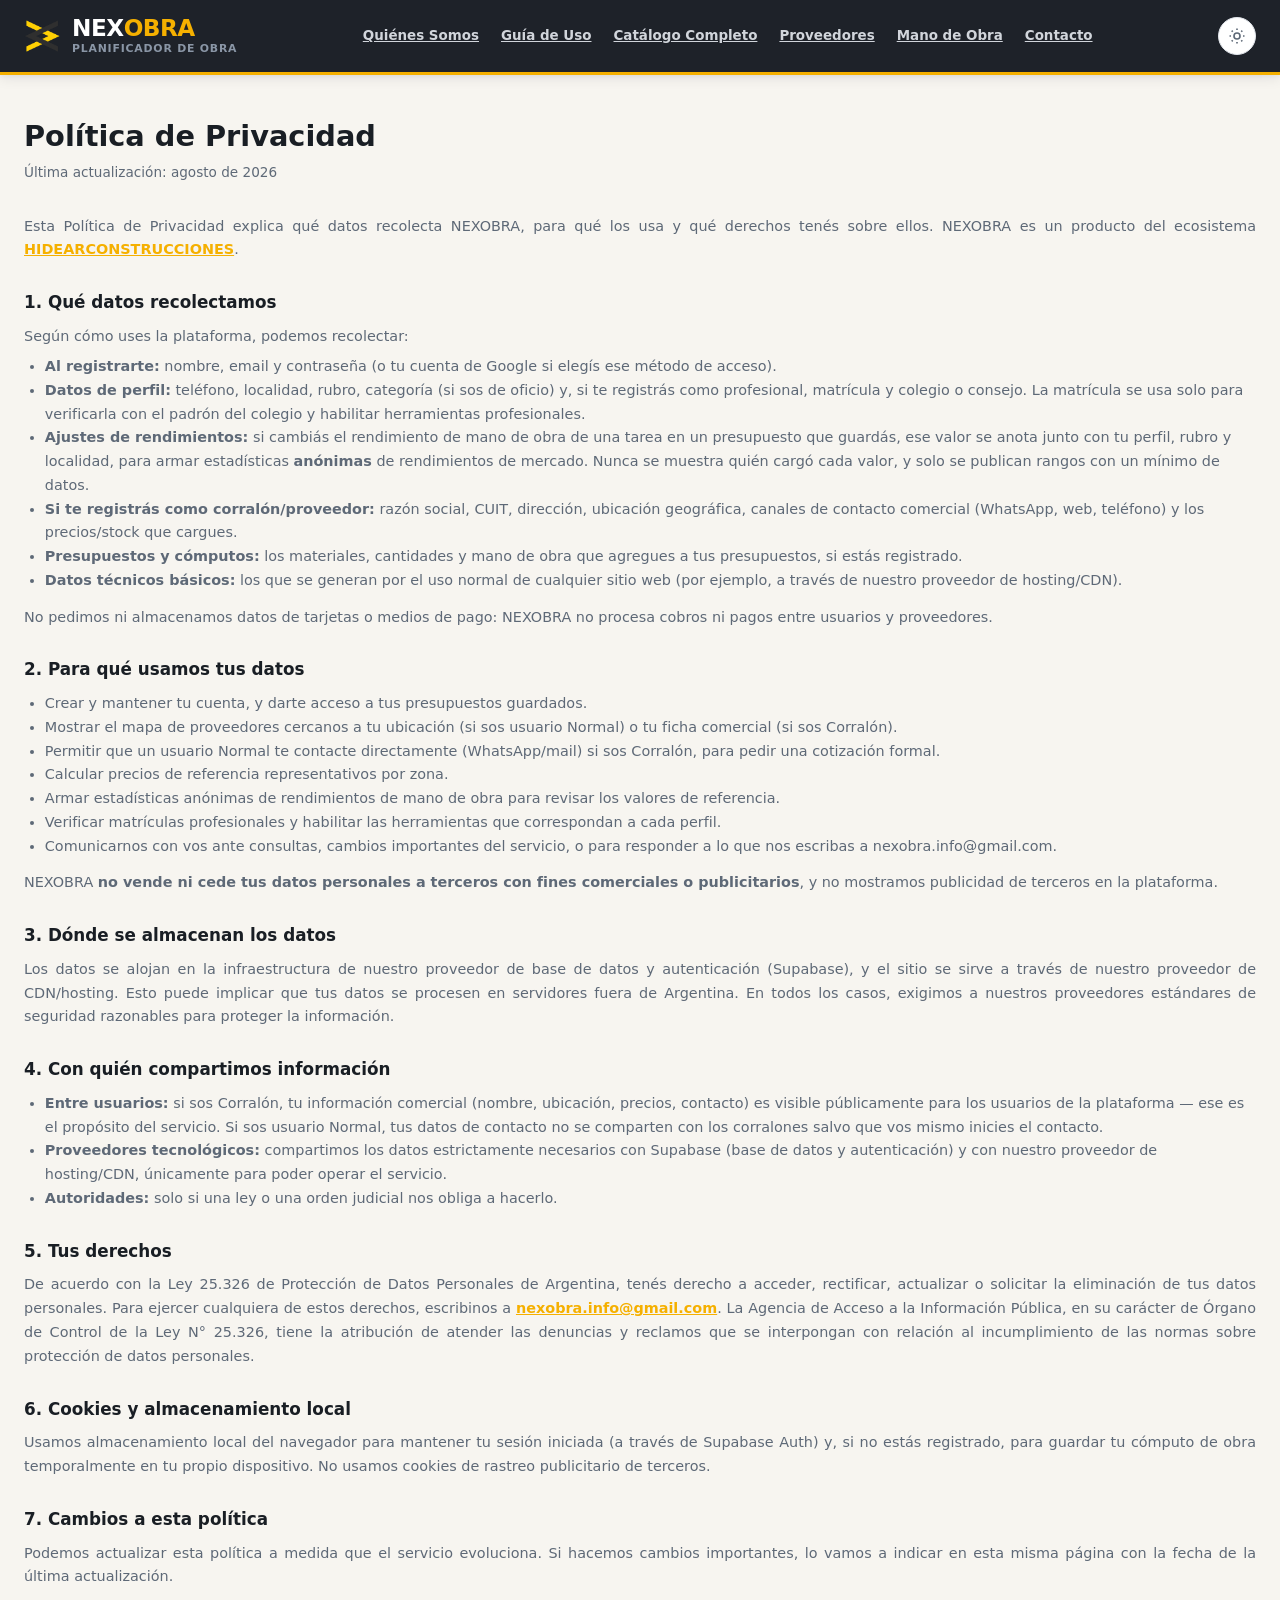
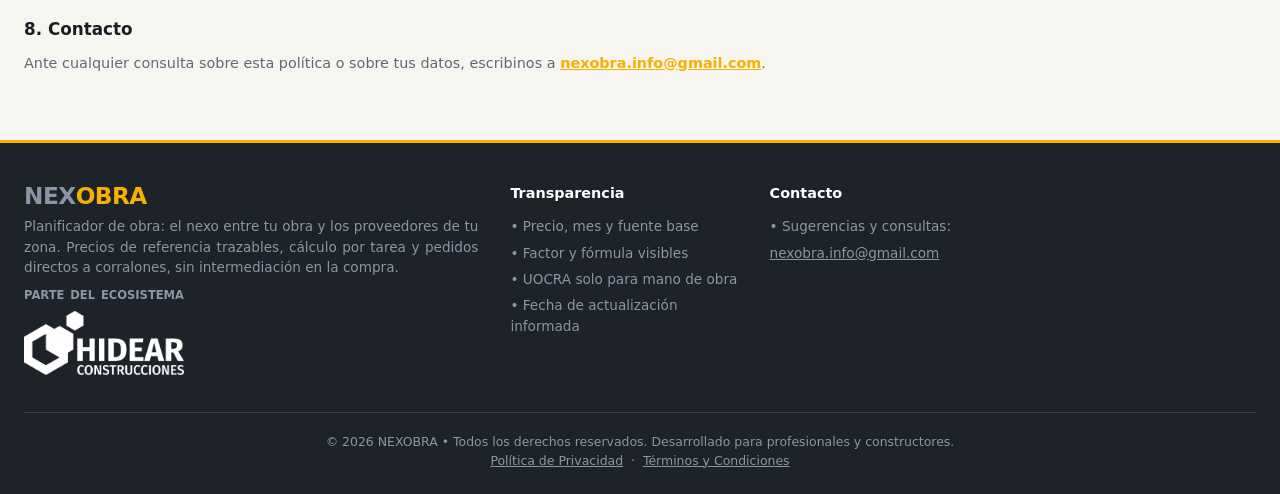
==== commit 79fca839: "Add files via upload" ====
--- a/privacidad.html
+++ b/privacidad.html
@@ -69,7 +69,8 @@
       <p>Según cómo uses la plataforma, podemos recolectar:</p>
       <ul>
         <li><strong>Al registrarte:</strong> nombre, email y contraseña (o tu cuenta de Google si elegís ese método de acceso).</li>
-        <li><strong>Datos de perfil:</strong> teléfono, localidad, rubro y, si te registrás como profesional, matrícula (opcional).</li>
+        <li><strong>Datos de perfil:</strong> teléfono, localidad, rubro, categoría (si sos de oficio) y, si te registrás como profesional, matrícula y colegio o consejo. La matrícula se usa solo para verificarla con el padrón del colegio y habilitar herramientas profesionales.</li>
+        <li><strong>Ajustes de rendimientos:</strong> si cambiás el rendimiento de mano de obra de una tarea en un presupuesto que guardás, ese valor se anota junto con tu perfil, rubro y localidad, para armar estadísticas <strong>anónimas</strong> de rendimientos de mercado. Nunca se muestra quién cargó cada valor, y solo se publican rangos con un mínimo de datos.</li>
         <li><strong>Si te registrás como corralón/proveedor:</strong> razón social, CUIT, dirección, ubicación geográfica, canales de contacto comercial (WhatsApp, web, teléfono) y los precios/stock que cargues.</li>
         <li><strong>Presupuestos y cómputos:</strong> los materiales, cantidades y mano de obra que agregues a tus presupuestos, si estás registrado.</li>
         <li><strong>Datos técnicos básicos:</strong> los que se generan por el uso normal de cualquier sitio web (por ejemplo, a través de nuestro proveedor de hosting/CDN).</li>
@@ -82,6 +83,8 @@
         <li>Mostrar el mapa de proveedores cercanos a tu ubicación (si sos usuario Normal) o tu ficha comercial (si sos Corralón).</li>
         <li>Permitir que un usuario Normal te contacte directamente (WhatsApp/mail) si sos Corralón, para pedir una cotización formal.</li>
         <li>Calcular precios de referencia representativos por zona.</li>
+        <li>Armar estadísticas anónimas de rendimientos de mano de obra para revisar los valores de referencia.</li>
+        <li>Verificar matrículas profesionales y habilitar las herramientas que correspondan a cada perfil.</li>
         <li>Comunicarnos con vos ante consultas, cambios importantes del servicio, o para responder a lo que nos escribas a nexobra.info@gmail.com.</li>
       </ul>
       <p>NEXOBRA <strong>no vende ni cede tus datos personales a terceros con fines comerciales o publicitarios</strong>, y no mostramos publicidad de terceros en la plataforma.</p>
--- a/style.css
+++ b/style.css
@@ -1,4 +1,4 @@
-:root{color-scheme:light;--brand-yellow:#F5B000;--brand-yellow-hover:#E09E00;--brand-yellow-light:#FFF8E7;--brand-yellow-border:#FCE199;--brand-dark:#1E2229;--brand-dark-surface:#272C35;--brand-dark-border:#383F4C;--bg-app:#F7F5F0;--bg-card:#FFFFFF;--bg-card-hover:#FCFDFF;--bg-subtle:#F1F3F7;--text-main:#191E24;--text-muted:#5E6977;--text-subtle:#8A96A6;--text-inverse:#FFFFFF;--border-light:#E2E6EC;--border-subtle:#ECEFF4;--surface-1:#FFFFFF;--surface-2:#FFFFFF;--color-success:#10B981;--color-success-light:#ECFDF5;--color-accent:#2563EB;--color-accent-light:#EFF6FF;--shadow-sm:0 1px 3px rgba(18, 24, 38, 0.05),0 1px 2px rgba(18, 24, 38, 0.03);--shadow-md:0 4px 12px rgba(18, 24, 38, 0.08),0 2px 4px rgba(18, 24, 38, 0.04);--shadow-lg:0 12px 28px rgba(18, 24, 38, 0.12),0 4px 10px rgba(18, 24, 38, 0.06);--shadow-yellow:0 4px 16px rgba(245, 176, 0, 0.28);--radius-sm:6px;--radius-md:10px;--radius-lg:16px;--radius-full:9999px;--font-family:Verdana,Geneva,-apple-system,BlinkMacSystemFont,"Segoe UI",Roboto,sans-serif;--transition-fast:0.15s cubic-bezier(0.4, 0, 0.2, 1);--transition-normal:0.25s cubic-bezier(0.4, 0, 0.2, 1)}@media (prefers-color-scheme:dark){html:not([data-theme=light]){color-scheme:dark;--brand-yellow-light:#2B2410;--brand-yellow-border:#6B5620;--bg-app:#16181D;--bg-card:#1E2229;--bg-card-hover:#262B34;--bg-subtle:#20242C;--text-main:#F0F2F5;--text-muted:#A7B0BC;--text-subtle:#7A8492;--border-light:#2E333D;--border-subtle:#262A32;--surface-1:#1C1F26;--surface-2:#1E2229;--color-success:#34D399;--color-success-light:#0F2922;--color-accent:#60A5FA;--color-accent-light:#111E33}}html[data-theme=dark]{color-scheme:dark;--brand-yellow-light:#2B2410;--brand-yellow-border:#6B5620;--bg-app:#16181D;--bg-card:#1E2229;--bg-card-hover:#262B34;--bg-subtle:#20242C;--text-main:#F0F2F5;--text-muted:#A7B0BC;--text-subtle:#7A8492;--border-light:#2E333D;--border-subtle:#262A32;--surface-1:#1C1F26;--surface-2:#1E2229;--color-success:#34D399;--color-success-light:#0F2922;--color-accent:#60A5FA;--color-accent-light:#111E33}*,::after,::before{box-sizing:border-box;margin:0;padding:0}body{font-family:var(--font-family);background-color:var(--bg-app);color:var(--text-main);line-height:1.5;-webkit-font-smoothing:antialiased;min-height:100vh;display:flex;flex-direction:column}p{text-align:justify}.container{width:100%;max-width:1600px;margin:0 auto;padding:0 1.5rem}.header{background-color:var(--brand-dark);color:var(--text-inverse);position:sticky;top:0;z-index:100;border-bottom:3px solid var(--brand-yellow);box-shadow:var(--shadow-md)}.header-container{display:flex;align-items:center;justify-content:space-between;height:72px;gap:16px}.brand-wrapper{display:flex;align-items:center;gap:12px;text-decoration:none;color:inherit;cursor:pointer}.brand-logo-icon{width:36px;height:36px;display:flex;align-items:center;justify-content:center}.brand-title-group{display:flex;flex-direction:column}.brand-name{font-size:1.45rem;font-weight:900;letter-spacing:-.5px;display:flex;align-items:center;line-height:1.1}.brand-name span.accent{color:var(--brand-yellow)}.brand-badge-tag{font-size:.68rem;font-weight:700;letter-spacing:.8px;text-transform:uppercase;color:var(--text-subtle)}.nav-links-desktop{display:flex;align-items:center;gap:8px}.nav-link{background:0 0;border:none;color:#d1d5db;font-family:inherit;font-size:.9rem;font-weight:600;padding:8px 14px;border-radius:var(--radius-sm);cursor:pointer;transition:var(--transition-fast)}.nav-link:hover{color:var(--text-inverse);background-color:rgba(255,255,255,.06)}.nav-link.active{color:var(--brand-yellow);background-color:rgba(245,176,0,.12)}.header-actions{display:flex;align-items:center;gap:12px}.btn-excel-tool{display:inline-flex;align-items:center;gap:8px;background-color:rgba(255,255,255,.08);color:#fff;border:1px solid rgba(255,255,255,.2);padding:9px 15px;border-radius:var(--radius-md);font-weight:700;font-size:.84rem;cursor:pointer;transition:var(--transition-fast)}.btn-excel-tool:hover{background-color:var(--brand-yellow);color:var(--brand-dark);border-color:var(--brand-yellow);transform:translateY(-1px)}.btn-computo{display:inline-flex;align-items:center;gap:10px;background-color:var(--brand-yellow);color:var(--brand-dark);border:none;padding:10px 18px;border-radius:var(--radius-md);font-weight:700;font-size:.88rem;cursor:pointer;transition:var(--transition-fast);box-shadow:var(--shadow-yellow)}.btn-computo:hover{background-color:var(--brand-yellow-hover);transform:translateY(-1px)}.computo-counter{background-color:var(--brand-dark);color:var(--brand-yellow);font-size:.75rem;padding:2px 7px;border-radius:var(--radius-full);font-weight:800}.hero-home{background:var(--bg-app);color:var(--text-main);padding:4.5rem 0 3.5rem;text-align:center;border-bottom:1px solid var(--border-light,#eee)}.hero-home-content{max-width:1550px;margin:0 auto}.hero-tagline-badge{display:inline-block;background-color:rgba(245,176,0,.15);border:1px solid var(--brand-yellow);color:var(--brand-yellow);font-size:.82rem;font-weight:700;padding:6px 14px;border-radius:var(--radius-full);margin-bottom:1.25rem;letter-spacing:.5px;text-transform:uppercase}.hero-main-title{font-size:2.75rem;font-weight:900;line-height:1.15;letter-spacing:-1px;margin-bottom:1.25rem;color:var(--text-main)}.hero-main-title .accent-word{color:var(--brand-yellow)}.hero-main-desc{font-size:1.12rem;color:var(--text-muted);line-height:1.6;max-width:1300px;margin:0 auto 2.5rem;text-align:justify}.hero-search-box{max-width:760px;margin:0 auto}.search-input-wrapper{position:relative;display:flex;align-items:center;background-color:var(--bg-card);border-radius:var(--radius-lg);box-shadow:var(--shadow-lg);border:2px solid transparent;transition:var(--transition-normal);padding:5px;gap:8px}.search-input-wrapper:focus-within{border-color:var(--brand-yellow);box-shadow:0 0 0 4px rgba(245,176,0,.25),var(--shadow-lg)}.search-icon{margin-left:14px;color:var(--text-subtle);display:flex;align-items:center}.search-input{width:100%;padding:12px 14px;font-size:1.05rem;border:none;outline:0;background:0 0;color:var(--text-main);font-family:inherit}.search-input::placeholder{color:var(--text-subtle);font-size:.95rem}.quick-tags-wrapper{display:flex;align-items:center;justify-content:center;flex-wrap:wrap;gap:8px;font-size:.82rem}.quick-tags-label{color:var(--text-subtle);font-weight:500;margin-right:4px}.tag-pill{background-color:var(--surface-2,#fff);color:var(--text-muted);border:1px solid var(--border-light,#e2e5ea);padding:5px 12px;border-radius:var(--radius-full);font-size:.78rem;cursor:pointer;transition:var(--transition-fast);user-select:none}.tag-pill:hover{background-color:var(--brand-yellow);color:var(--brand-dark);border-color:var(--brand-yellow);transform:translateY(-1px)}.section-pilares{padding:4.5rem 0;background-color:var(--bg-card);border-bottom:1px solid var(--border-light)}.section-heading-center{text-align:left;max-width:none;margin:0 0 3rem}.subheading-accent{display:none}.section-title{font-size:2.3rem;font-weight:800;color:var(--text-main);letter-spacing:-.5px;margin-bottom:10px}.section-desc{font-size:1rem;color:var(--text-muted);line-height:1.55;text-align:justify}.pilares-grid{display:grid;grid-template-columns:repeat(auto-fit,minmax(300px,1fr));gap:2rem}.pilar-card{background-color:var(--bg-app);border:1px solid var(--border-light);border-radius:var(--radius-lg);padding:2rem 1.75rem;transition:var(--transition-normal)}.pilar-card:hover{transform:translateY(-3px);box-shadow:var(--shadow-md);border-color:var(--brand-yellow)}.pilar-icon-box{font-size:2.2rem;margin-bottom:1.25rem}.pilar-title{font-size:1.2rem;font-weight:800;margin-bottom:10px;color:var(--text-main)}.pilar-text{font-size:.92rem;color:var(--text-muted);line-height:1.6;text-align:justify}.section-rubros{padding:4.5rem 0;background-color:var(--bg-app)}.section-heading-between{display:flex;align-items:flex-end;justify-content:space-between;margin-bottom:2.5rem;gap:1.5rem;flex-wrap:wrap}.rubros-hub-grid{display:grid;grid-template-columns:repeat(auto-fill,minmax(280px,1fr));gap:1.5rem}.rubro-hub-card{background-color:var(--bg-card);border:1px solid var(--border-light);border-radius:var(--radius-lg);padding:1.5rem;box-shadow:var(--shadow-sm);display:flex;flex-direction:column;justify-content:space-between;cursor:pointer;transition:var(--transition-normal);position:relative;overflow:hidden}.rubro-hub-card::before{content:'';position:absolute;top:0;left:0;width:100%;height:4px;background-color:transparent;transition:background-color var(--transition-fast)}.rubro-hub-card:hover{transform:translateY(-3px);box-shadow:var(--shadow-md);border-color:var(--brand-yellow-border)}.rubro-hub-card:hover::before{background-color:var(--brand-yellow)}.rubro-card-top{display:flex;align-items:center;justify-content:space-between;margin-bottom:12px}.rubro-card-icon{font-size:1.8rem;background-color:var(--bg-subtle);width:48px;height:48px;display:flex;align-items:center;justify-content:center;border-radius:var(--radius-md)}.rubro-count-pill{font-size:.76rem;font-weight:700;background-color:var(--brand-yellow-light);color:#854d0e;border:1px solid var(--brand-yellow-border);padding:3px 9px;border-radius:var(--radius-full)}.rubro-card-name{font-size:1.15rem;font-weight:800;color:var(--text-main);margin-bottom:6px}.rubro-card-desc{font-size:.84rem;color:var(--text-muted);line-height:1.45;margin-bottom:16px}.rubro-card-footer{display:flex;align-items:center;justify-content:space-between;font-size:.82rem;font-weight:700;color:var(--text-main);border-top:1px solid var(--border-subtle);padding-top:12px}.rubro-card-footer span.arrow{color:var(--brand-yellow);font-size:1.1rem;transition:transform var(--transition-fast)}.rubro-hub-card:hover .rubro-card-footer span.arrow{transform:translateX(4px)}.section-excel-cta{padding:1rem 0 4.5rem;background-color:var(--bg-app)}.excel-banner-card{background:linear-gradient(135deg,var(--brand-dark) 0,#29303d 100%);border:1px solid var(--brand-dark-border);border-radius:var(--radius-lg);padding:3rem;color:var(--text-inverse);display:grid;grid-template-columns:1.2fr 1fr;gap:2.5rem;align-items:center;box-shadow:var(--shadow-lg);position:relative;overflow:hidden}.excel-banner-badge{font-size:.76rem;font-weight:800;letter-spacing:1px;color:var(--brand-yellow);display:inline-block;margin-bottom:10px}.excel-banner-title{font-size:1.85rem;font-weight:800;line-height:1.2;margin-bottom:12px}.excel-banner-text{font-size:.96rem;color:#cbd5e1;line-height:1.6;margin-bottom:24px}.mock-excel-sheet{background-color:var(--bg-card);color:var(--text-main);border-radius:var(--radius-md);padding:12px;font-family:monospace;font-size:.78rem;box-shadow:var(--shadow-md);border:1px solid var(--border-light)}.mock-sheet-row{display:grid;grid-template-columns:2fr 1fr 1fr 1fr;padding:6px 8px;border-bottom:1px solid var(--border-subtle)}.mock-sheet-row.head{background-color:var(--bg-subtle);font-weight:700;border-bottom:1px solid var(--border-light)}.mock-sheet-row.total{background-color:var(--brand-yellow-light);font-weight:800;border-bottom:none}.catalog-breadcrumb{display:flex;align-items:center;gap:8px;font-size:.85rem;margin-bottom:1.25rem}.btn-breadcrumb-home{background:0 0;border:none;color:var(--text-muted);font-weight:700;cursor:pointer;padding:4px 8px;border-radius:var(--radius-sm);transition:var(--transition-fast)}.btn-breadcrumb-home:hover{background-color:var(--border-light);color:var(--text-main)}.breadcrumb-separator{color:var(--text-subtle)}.breadcrumb-current{font-weight:700;color:var(--text-main)}.catalog-header-banner{display:flex;align-items:center;justify-content:space-between;gap:1.5rem;margin-bottom:1.5rem;flex-wrap:wrap}.catalog-title{font-size:1.85rem;font-weight:800;color:var(--text-main);letter-spacing:-.5px}.catalog-subtitle{font-size:.92rem;color:var(--text-muted);text-align:justify}.catalog-search-inline{width:100%;max-width:380px;background:var(--bg-card);border-radius:var(--radius-md);border:1px solid var(--border-light);box-shadow:var(--shadow-sm)}.catalog-search-inline .search-input{padding:10px 14px;font-size:.9rem}.controls-card{background-color:var(--bg-card);border:1px solid var(--border-light);border-radius:var(--radius-lg);padding:1.25rem 1.5rem;box-shadow:var(--shadow-sm);margin-bottom:2rem;display:flex;flex-direction:column;gap:1.25rem}.controls-header{display:flex;align-items:center;justify-content:space-between;flex-wrap:wrap;gap:1rem;border-bottom:1px solid var(--border-subtle);padding-bottom:1rem}.pricing-mode-selector{display:flex;align-items:center;gap:12px}.mode-toggle-group{display:inline-flex;background-color:var(--bg-subtle);padding:4px;border-radius:var(--radius-md);border:1px solid var(--border-light)}.mode-btn{display:flex;align-items:center;gap:8px;border:none;background:0 0;padding:8px 16px;border-radius:var(--radius-sm);font-size:.88rem;font-weight:600;color:var(--text-muted);cursor:pointer;transition:var(--transition-fast)}.mode-btn.active{background-color:var(--brand-dark);color:var(--brand-yellow);box-shadow:var(--shadow-sm)}.mode-btn:not(.active):hover{color:var(--text-main);background-color:rgba(0,0,0,.04)}.view-sort-controls{display:flex;align-items:center;gap:12px}.sort-select{padding:8px 14px;border-radius:var(--radius-md);border:1px solid var(--border-light);background-color:var(--bg-card);color:var(--text-main);font-size:.85rem;font-weight:500;outline:0;cursor:pointer}.sort-select:focus{border-color:var(--brand-yellow)}.view-toggle-btn{background-color:var(--bg-subtle);border:1px solid var(--border-light);color:var(--text-muted);width:38px;height:38px;border-radius:var(--radius-md);display:flex;align-items:center;justify-content:center;cursor:pointer;transition:var(--transition-fast)}.view-toggle-btn.active,.view-toggle-btn:hover{color:var(--text-main);border-color:var(--text-main);background-color:var(--bg-card)}.category-filter-bar{display:flex;align-items:center;gap:8px;overflow-x:auto;padding-bottom:4px;scrollbar-width:thin}.category-filter-bar::-webkit-scrollbar{height:4px}.category-filter-bar::-webkit-scrollbar-thumb{background-color:var(--border-light);border-radius:4px}
+:root{color-scheme:light;--brand-yellow:#F5B000;--brand-yellow-rgb:245,176,0;--brand-yellow-hover:#E09E00;--brand-yellow-light:#FFF8E7;--brand-yellow-border:#FCE199;--brand-dark:#1E2229;--brand-dark-surface:#272C35;--brand-dark-border:#383F4C;--bg-app:#F7F5F0;--bg-card:#FFFFFF;--bg-card-hover:#FCFDFF;--bg-subtle:#F1F3F7;--text-main:#191E24;--text-muted:#5E6977;--text-subtle:#8A96A6;--text-inverse:#FFFFFF;--border-light:#E2E6EC;--border-subtle:#ECEFF4;--surface-1:#FFFFFF;--surface-2:#FFFFFF;--color-success:#10B981;--color-success-light:#ECFDF5;--color-accent:#2563EB;--color-accent-light:#EFF6FF;--shadow-sm:0 1px 3px rgba(18, 24, 38, 0.05),0 1px 2px rgba(18, 24, 38, 0.03);--shadow-md:0 4px 12px rgba(18, 24, 38, 0.08),0 2px 4px rgba(18, 24, 38, 0.04);--shadow-lg:0 12px 28px rgba(18, 24, 38, 0.12),0 4px 10px rgba(18, 24, 38, 0.06);--shadow-yellow:0 4px 16px rgba(var(--brand-yellow-rgb),0.28);--radius-sm:6px;--radius-md:10px;--radius-lg:16px;--radius-full:9999px;--font-family:Verdana,Geneva,-apple-system,BlinkMacSystemFont,"Segoe UI",Roboto,sans-serif;--transition-fast:0.15s cubic-bezier(0.4, 0, 0.2, 1);--transition-normal:0.25s cubic-bezier(0.4, 0, 0.2, 1)}@media (prefers-color-scheme:dark){html:not([data-theme=light]){color-scheme:dark;--brand-yellow-light:#2B2410;--brand-yellow-border:#6B5620;--bg-app:#16181D;--bg-card:#1E2229;--bg-card-hover:#262B34;--bg-subtle:#20242C;--text-main:#F0F2F5;--text-muted:#A7B0BC;--text-subtle:#7A8492;--border-light:#2E333D;--border-subtle:#262A32;--surface-1:#1C1F26;--surface-2:#1E2229;--color-success:#34D399;--color-success-light:#0F2922;--color-accent:#60A5FA;--color-accent-light:#111E33}}html[data-theme=dark]{color-scheme:dark;--brand-yellow-light:#2B2410;--brand-yellow-border:#6B5620;--bg-app:#16181D;--bg-card:#1E2229;--bg-card-hover:#262B34;--bg-subtle:#20242C;--text-main:#F0F2F5;--text-muted:#A7B0BC;--text-subtle:#7A8492;--border-light:#2E333D;--border-subtle:#262A32;--surface-1:#1C1F26;--surface-2:#1E2229;--color-success:#34D399;--color-success-light:#0F2922;--color-accent:#60A5FA;--color-accent-light:#111E33}*,::after,::before{box-sizing:border-box;margin:0;padding:0}body{font-family:var(--font-family);background-color:var(--bg-app);color:var(--text-main);line-height:1.5;-webkit-font-smoothing:antialiased;min-height:100vh;display:flex;flex-direction:column}p{text-align:justify}.container{width:100%;max-width:1600px;margin:0 auto;padding:0 1.5rem}.header{background-color:var(--brand-dark);color:var(--text-inverse);position:sticky;top:0;z-index:100;border-bottom:3px solid var(--brand-yellow);box-shadow:var(--shadow-md)}.header-container{display:flex;align-items:center;justify-content:space-between;height:72px;gap:16px}.brand-wrapper{display:flex;align-items:center;gap:12px;text-decoration:none;color:inherit;cursor:pointer}.brand-logo-icon{width:36px;height:36px;display:flex;align-items:center;justify-content:center}.brand-title-group{display:flex;flex-direction:column}.brand-name{font-size:1.45rem;font-weight:900;letter-spacing:-.5px;display:flex;align-items:center;line-height:1.1}.brand-name span.accent{color:var(--brand-yellow)}.brand-badge-tag{font-size:.68rem;font-weight:700;letter-spacing:.8px;text-transform:uppercase;color:var(--text-subtle)}.nav-links-desktop{display:flex;align-items:center;gap:8px}.nav-link{background:0 0;border:none;color:#d1d5db;font-family:inherit;font-size:.9rem;font-weight:600;padding:8px 14px;border-radius:var(--radius-sm);cursor:pointer;transition:var(--transition-fast)}.nav-link:hover{color:var(--text-inverse);background-color:rgba(255,255,255,.06)}.nav-link.active{color:var(--brand-yellow);background-color:rgba(var(--brand-yellow-rgb),.12)}.header-actions{display:flex;align-items:center;gap:12px}.btn-excel-tool{display:inline-flex;align-items:center;gap:8px;background-color:rgba(255,255,255,.08);color:#fff;border:1px solid rgba(255,255,255,.2);padding:9px 15px;border-radius:var(--radius-md);font-weight:700;font-size:.84rem;cursor:pointer;transition:var(--transition-fast)}.btn-excel-tool:hover{background-color:var(--brand-yellow);color:var(--brand-dark);border-color:var(--brand-yellow);transform:translateY(-1px)}.btn-computo{display:inline-flex;align-items:center;gap:10px;background-color:var(--brand-yellow);color:var(--brand-dark);border:none;padding:10px 18px;border-radius:var(--radius-md);font-weight:700;font-size:.88rem;cursor:pointer;transition:var(--transition-fast);box-shadow:var(--shadow-yellow)}.btn-computo:hover{background-color:var(--brand-yellow-hover);transform:translateY(-1px)}.computo-counter{background-color:var(--brand-dark);color:var(--brand-yellow);font-size:.75rem;padding:2px 7px;border-radius:var(--radius-full);font-weight:800}.hero-home{background:var(--bg-app);color:var(--text-main);padding:4.5rem 0 3.5rem;text-align:center;border-bottom:1px solid var(--border-light,#eee)}.hero-home-content{max-width:1550px;margin:0 auto}.hero-tagline-badge{display:inline-block;background-color:rgba(var(--brand-yellow-rgb),.15);border:1px solid var(--brand-yellow);color:var(--brand-yellow);font-size:.82rem;font-weight:700;padding:6px 14px;border-radius:var(--radius-full);margin-bottom:1.25rem;letter-spacing:.5px;text-transform:uppercase}.hero-main-title{font-size:2.75rem;font-weight:900;line-height:1.15;letter-spacing:-1px;margin-bottom:1.25rem;color:var(--text-main)}.hero-main-title .accent-word{color:var(--brand-yellow)}.hero-main-desc{font-size:1.12rem;color:var(--text-muted);line-height:1.6;max-width:1300px;margin:0 auto 2.5rem;text-align:justify}.hero-search-box{max-width:760px;margin:0 auto}.search-input-wrapper{position:relative;display:flex;align-items:center;background-color:var(--bg-card);border-radius:var(--radius-lg);box-shadow:var(--shadow-lg);border:2px solid transparent;transition:var(--transition-normal);padding:5px;gap:8px}.search-input-wrapper:focus-within{border-color:var(--brand-yellow);box-shadow:0 0 0 4px rgba(var(--brand-yellow-rgb),.25),var(--shadow-lg)}.search-icon{margin-left:14px;color:var(--text-subtle);display:flex;align-items:center}.search-input{width:100%;padding:12px 14px;font-size:1.05rem;border:none;outline:0;background:0 0;color:var(--text-main);font-family:inherit}.search-input::placeholder{color:var(--text-subtle);font-size:.95rem}.quick-tags-wrapper{display:flex;align-items:center;justify-content:center;flex-wrap:wrap;gap:8px;font-size:.82rem}.quick-tags-label{color:var(--text-subtle);font-weight:500;margin-right:4px}.tag-pill{background-color:var(--surface-2,#fff);color:var(--text-muted);border:1px solid var(--border-light,#e2e5ea);padding:5px 12px;border-radius:var(--radius-full);font-size:.78rem;cursor:pointer;transition:var(--transition-fast);user-select:none}.tag-pill:hover{background-color:var(--brand-yellow);color:var(--brand-dark);border-color:var(--brand-yellow);transform:translateY(-1px)}.section-pilares{padding:4.5rem 0;background-color:var(--bg-card);border-bottom:1px solid var(--border-light)}.section-heading-center{text-align:left;max-width:none;margin:0 0 3rem}.subheading-accent{display:none}.section-title{font-size:2.3rem;font-weight:800;color:var(--text-main);letter-spacing:-.5px;margin-bottom:10px}.section-desc{font-size:1rem;color:var(--text-muted);line-height:1.55;text-align:justify}.pilares-grid{display:grid;grid-template-columns:repeat(auto-fit,minmax(300px,1fr));gap:2rem}.pilar-card{background-color:var(--bg-app);border:1px solid var(--border-light);border-radius:var(--radius-lg);padding:2rem 1.75rem;transition:var(--transition-normal)}.pilar-card:hover{transform:translateY(-3px);box-shadow:var(--shadow-md);border-color:var(--brand-yellow)}.pilar-icon-box{font-size:2.2rem;margin-bottom:1.25rem}.pilar-title{font-size:1.2rem;font-weight:800;margin-bottom:10px;color:var(--text-main)}.pilar-text{font-size:.92rem;color:var(--text-muted);line-height:1.6;text-align:justify}.section-rubros{padding:4.5rem 0;background-color:var(--bg-app)}.section-heading-between{display:flex;align-items:flex-end;justify-content:space-between;margin-bottom:2.5rem;gap:1.5rem;flex-wrap:wrap}.rubros-hub-grid{display:grid;grid-template-columns:repeat(auto-fill,minmax(280px,1fr));gap:1.5rem}.rubro-hub-card{background-color:var(--bg-card);border:1px solid var(--border-light);border-radius:var(--radius-lg);padding:1.5rem;box-shadow:var(--shadow-sm);display:flex;flex-direction:column;justify-content:space-between;cursor:pointer;transition:var(--transition-normal);position:relative;overflow:hidden}.rubro-hub-card::before{content:'';position:absolute;top:0;left:0;width:100%;height:4px;background-color:transparent;transition:background-color var(--transition-fast)}.rubro-hub-card:hover{transform:translateY(-3px);box-shadow:var(--shadow-md);border-color:var(--brand-yellow-border)}.rubro-hub-card:hover::before{background-color:var(--brand-yellow)}.rubro-card-top{display:flex;align-items:center;justify-content:space-between;margin-bottom:12px}.rubro-card-icon{font-size:1.8rem;background-color:var(--bg-subtle);width:48px;height:48px;display:flex;align-items:center;justify-content:center;border-radius:var(--radius-md)}.rubro-count-pill{font-size:.76rem;font-weight:700;background-color:var(--brand-yellow-light);color:#854d0e;border:1px solid var(--brand-yellow-border);padding:3px 9px;border-radius:var(--radius-full)}.rubro-card-name{font-size:1.15rem;font-weight:800;color:var(--text-main);margin-bottom:6px}.rubro-card-desc{font-size:.84rem;color:var(--text-muted);line-height:1.45;margin-bottom:16px}.rubro-card-footer{display:flex;align-items:center;justify-content:space-between;font-size:.82rem;font-weight:700;color:var(--text-main);border-top:1px solid var(--border-subtle);padding-top:12px}.rubro-card-footer span.arrow{color:var(--brand-yellow);font-size:1.1rem;transition:transform var(--transition-fast)}.rubro-hub-card:hover .rubro-card-footer span.arrow{transform:translateX(4px)}.section-excel-cta{padding:1rem 0 4.5rem;background-color:var(--bg-app)}.excel-banner-card{background:linear-gradient(135deg,var(--brand-dark) 0,#29303d 100%);border:1px solid var(--brand-dark-border);border-radius:var(--radius-lg);padding:3rem;color:var(--text-inverse);display:grid;grid-template-columns:1.2fr 1fr;gap:2.5rem;align-items:center;box-shadow:var(--shadow-lg);position:relative;overflow:hidden}.excel-banner-badge{font-size:.76rem;font-weight:800;letter-spacing:1px;color:var(--brand-yellow);display:inline-block;margin-bottom:10px}.excel-banner-title{font-size:1.85rem;font-weight:800;line-height:1.2;margin-bottom:12px}.excel-banner-text{font-size:.96rem;color:#cbd5e1;line-height:1.6;margin-bottom:24px}.mock-excel-sheet{background-color:var(--bg-card);color:var(--text-main);border-radius:var(--radius-md);padding:12px;font-family:monospace;font-size:.78rem;box-shadow:var(--shadow-md);border:1px solid var(--border-light)}.mock-sheet-row{display:grid;grid-template-columns:2fr 1fr 1fr 1fr;padding:6px 8px;border-bottom:1px solid var(--border-subtle)}.mock-sheet-row.head{background-color:var(--bg-subtle);font-weight:700;border-bottom:1px solid var(--border-light)}.mock-sheet-row.total{background-color:var(--brand-yellow-light);font-weight:800;border-bottom:none}.catalog-breadcrumb{display:flex;align-items:center;gap:8px;font-size:.85rem;margin-bottom:1.25rem}.btn-breadcrumb-home{background:0 0;border:none;color:var(--text-muted);font-weight:700;cursor:pointer;padding:4px 8px;border-radius:var(--radius-sm);transition:var(--transition-fast)}.btn-breadcrumb-home:hover{background-color:var(--border-light);color:var(--text-main)}.breadcrumb-separator{color:var(--text-subtle)}.breadcrumb-current{font-weight:700;color:var(--text-main)}.catalog-header-banner{display:flex;align-items:center;justify-content:space-between;gap:1.5rem;margin-bottom:1.5rem;flex-wrap:wrap}.catalog-title{font-size:1.85rem;font-weight:800;color:var(--text-main);letter-spacing:-.5px}.catalog-subtitle{font-size:.92rem;color:var(--text-muted);text-align:justify}.catalog-search-inline{width:100%;max-width:380px;background:var(--bg-card);border-radius:var(--radius-md);border:1px solid var(--border-light);box-shadow:var(--shadow-sm)}.catalog-search-inline .search-input{padding:10px 14px;font-size:.9rem}.controls-card{background-color:var(--bg-card);border:1px solid var(--border-light);border-radius:var(--radius-lg);padding:1.25rem 1.5rem;box-shadow:var(--shadow-sm);margin-bottom:2rem;display:flex;flex-direction:column;gap:1.25rem}.controls-header{display:flex;align-items:center;justify-content:space-between;flex-wrap:wrap;gap:1rem;border-bottom:1px solid var(--border-subtle);padding-bottom:1rem}.pricing-mode-selector{display:flex;align-items:center;gap:12px}.mode-toggle-group{display:inline-flex;background-color:var(--bg-subtle);padding:4px;border-radius:var(--radius-md);border:1px solid var(--border-light)}.mode-btn{display:flex;align-items:center;gap:8px;border:none;background:0 0;padding:8px 16px;border-radius:var(--radius-sm);font-size:.88rem;font-weight:600;color:var(--text-muted);cursor:pointer;transition:var(--transition-fast)}.mode-btn.active{background-color:var(--brand-dark);color:var(--brand-yellow);box-shadow:var(--shadow-sm)}.mode-btn:not(.active):hover{color:var(--text-main);background-color:rgba(0,0,0,.04)}.view-sort-controls{display:flex;align-items:center;gap:12px}.sort-select{padding:8px 14px;border-radius:var(--radius-md);border:1px solid var(--border-light);background-color:var(--bg-card);color:var(--text-main);font-size:.85rem;font-weight:500;outline:0;cursor:pointer}.sort-select:focus{border-color:var(--brand-yellow)}.view-toggle-btn{background-color:var(--bg-subtle);border:1px solid var(--border-light);color:var(--text-muted);width:38px;height:38px;border-radius:var(--radius-md);display:flex;align-items:center;justify-content:center;cursor:pointer;transition:var(--transition-fast)}.view-toggle-btn.active,.view-toggle-btn:hover{color:var(--text-main);border-color:var(--text-main);background-color:var(--bg-card)}.category-filter-bar{display:flex;align-items:center;gap:8px;overflow-x:auto;padding-bottom:4px;scrollbar-width:thin}.category-filter-bar::-webkit-scrollbar{height:4px}.category-filter-bar::-webkit-scrollbar-thumb{background-color:var(--border-light);border-radius:4px}
 /* FIX 2026-09-09: el "track" de la scrollbar nunca tenía color propio, así
    que quedaba con el gris clarito por defecto del navegador -- se notaba
    mucho en modo oscuro (panel de Admin, listas largas). */
@@ -6,7 +6,7 @@
    por el header fijo (header tiene z-index:100, el panel z-index:95) y era imposible de tocar
    -- el toque caía sobre el botón de tema/login del header en vez de cerrar el menú. Se bajó
    el padding-top del panel y el top del botón × para que queden claramente debajo del header. */
-.mobile-menu-panel{position:fixed;top:0;right:0;bottom:0;width:78%;max-width:320px;background:var(--bg-card);z-index:95;display:flex;flex-direction:column;padding:128px 8px 20px;transform:translateX(100%);transition:transform .25s ease;box-shadow:-8px 0 24px rgba(0,0,0,.2)}.mobile-menu-panel.open{transform:translateX(0)}.mobile-menu-close{position:absolute;top:82px;right:14px;background:0 0;border:none;font-size:1.8rem;line-height:1;cursor:pointer;color:var(--text-main);padding:6px 10px}.mobile-menu-link{display:block;width:100%;text-align:left;background:0 0;border:none;border-bottom:1px solid var(--border-light,#eee);padding:16px 20px;font-family:inherit;font-size:1rem;font-weight:700;color:var(--text-main);cursor:pointer}.mobile-menu-link.active{color:var(--brand-yellow,#f5b000)}@media (max-width:900px){.hero-main-title{font-size:2.1rem}.excel-banner-card{grid-template-columns:1fr;padding:2rem}.nav-links-desktop{display:none}.btn-mobile-menu{display:flex;align-items:center}.brand-badge-tag{display:none}.header-actions{gap:6px}.header-actions .btn-computo span:not(.computo-counter){display:none}.btn-auth-login span{display:none}.btn-auth-login{padding:9px}}@media (max-width:640px){.hero-main-title{font-size:1.65rem}.products-grid{grid-template-columns:1fr}.footer-grid{grid-template-columns:1fr}.computo-drawer{max-width:100vw}.header-actions .btn-excel-tool span{display:none}}.price-month-picker{display:flex;align-items:center;gap:.5rem;font-size:.8rem;color:var(--text-muted)}.price-month-picker label{font-weight:600;white-space:nowrap}.price-month-picker select{min-width:130px}.ipc-explainer{display:grid;grid-template-columns:1fr 1.3fr;gap:2rem;align-items:center;margin-top:2.5rem;padding:1.75rem;border-radius:16px;background:var(--surface-1,#f7f5f0)}.ipc-chart-wrapper{position:relative;height:240px}@media (max-width:860px){.ipc-explainer{grid-template-columns:1fr}.ipc-chart-wrapper{height:200px}}.btn-auth-login{display:flex;align-items:center;gap:6px;padding:9px 14px;border-radius:var(--radius-sm,8px);border:1px solid rgba(255,255,255,.18);background:rgba(255,255,255,.06);color:var(--text-inverse,#fff);font-family:inherit;font-size:.85rem;font-weight:600;cursor:pointer}.btn-auth-login:hover{background:rgba(255,255,255,.14)}.auth-header-wrapper{position:relative}.auth-dropdown{position:absolute;right:0;top:calc(100% + 8px);background:var(--bg-card);border:1px solid var(--border-light,#e5e5e5);border-radius:10px;box-shadow:0 8px 24px rgba(0,0,0,.15);min-width:190px;overflow:hidden;z-index:60}.auth-dropdown button{width:100%;text-align:left;padding:10px 14px;background:0 0;border:none;border-top:1px solid var(--border-light,#f0f0f0);font-family:inherit;font-size:.85rem;font-weight:600;color:var(--text-main);cursor:pointer}.auth-dropdown button:first-child{border-top:none}.auth-dropdown button.danger{color:#b91c1c}.auth-dropdown button:hover{background:var(--surface-1)}.auth-tabs{display:flex;gap:4px;background:var(--surface-1,#f1f3f7);border-radius:10px;padding:4px;margin-bottom:18px}.auth-tab{flex:1;padding:9px;border:none;border-radius:8px;background:0 0;font-family:inherit;font-size:.85rem;font-weight:700;color:var(--text-muted);cursor:pointer}.auth-tab.active{background:var(--bg-card);color:var(--text-main);box-shadow:0 1px 3px rgba(0,0,0,.12)}.auth-form{display:flex;flex-direction:column;width:100%}.auth-form .config-field{margin-bottom:14px}.auth-error{background:#fef2f2;color:#b91c1c;border:1px solid #fecaca;border-radius:8px;padding:8px 12px;font-size:.8rem;margin-bottom:14px}.auth-info{background:#f0fdf4;color:#15803d;border:1px solid #bbf7d0;border-radius:8px;padding:8px 12px;font-size:.8rem;margin-bottom:14px}.auth-role-picker{display:flex;flex-direction:column;gap:8px}.auth-role-option{display:flex;align-items:flex-start;gap:10px;border:1.5px solid var(--border-light,#e5e5e5);border-radius:10px;padding:10px 12px;cursor:pointer}.auth-role-option:has(input:checked){border-color:var(--brand-yellow,#f5b000);background:rgba(245,176,0,.08)}.auth-role-option input{margin-top:3px}.auth-role-option div{display:flex;flex-direction:column}.auth-role-option strong{font-size:.85rem}.auth-role-option span{font-size:.75rem;color:var(--text-muted)}.auth-divider{display:flex;align-items:center;text-align:center;color:var(--text-subtle);font-size:.75rem;margin:16px 0}.auth-divider::after,.auth-divider::before{content:'';flex:1;border-bottom:1px solid var(--border-light,#e5e5e5)}.auth-divider span{padding:0 10px}.btn-google-auth{width:100%;display:flex;align-items:center;justify-content:center;gap:10px;padding:10px;border-radius:8px;border:1.5px solid var(--border-light,#e5e5e5);background:var(--bg-card);color:var(--text-main);font-family:inherit;font-size:.85rem;font-weight:600;cursor:pointer}.btn-google-auth:hover{background:var(--surface-1)}.legal-content h2{font-size:1.05rem;font-weight:700;margin:1.75rem 0 .6rem}.legal-content li,.legal-content p{font-size:.9rem;line-height:1.65;color:var(--text-muted)}.legal-content ul{padding-left:1.3rem;margin:.4rem 0 .8rem}.legal-content a{color:var(--brand-yellow,#f5b000);font-weight:600}.drawer-computation-name{display:flex;gap:8px;align-items:center;padding:10px 20px;border-bottom:1px solid var(--border-light,#eee)}.drawer-computation-name input{flex:1;min-width:0;font-size:.85rem;padding:7px 10px}.btn-save-computation{display:flex;align-items:center;gap:5px;padding:8px 12px;border-radius:8px;border:none;background:var(--brand-yellow,#f5b000);color:#22262b;font-family:inherit;font-size:.8rem;font-weight:700;cursor:pointer;white-space:nowrap}.btn-save-computation:hover{filter:brightness(1.05)}.btn-save-computation:disabled{opacity:.6;cursor:not-allowed}.computations-list{display:flex;flex-direction:column;gap:10px}.computation-row{display:flex;justify-content:space-between;align-items:center;gap:12px;background:var(--surface-2,#fff);border:1px solid var(--border-light,#eee);border-radius:12px;padding:14px 18px;flex-wrap:wrap}.computation-row-info h4{font-size:.95rem;font-weight:700;margin:0 0 3px}.computation-row-info span{font-size:.78rem;color:var(--text-muted)}.computation-row-actions{display:flex;gap:6px}.computation-row-actions button{padding:7px 12px;border-radius:7px;border:1px solid var(--border-light,#ddd);background:var(--bg-card);font-family:inherit;font-size:.78rem;font-weight:600;cursor:pointer}.computation-row-actions button:hover{background:var(--surface-1,#f7f5f0)}.computation-row-actions button.danger{color:#b91c1c;border-color:#fecaca}.drawer-computo-month-row{display:flex;align-items:center;gap:8px;padding:10px 20px 4px;flex-wrap:wrap}.drawer-computo-month-row label{font-size:.78rem;font-weight:700;color:var(--text-muted);white-space:nowrap}.drawer-computo-month-row select{font-size:.8rem;padding:6px 8px;min-width:100px}.drawer-computo-month-hint{font-size:.72rem;color:var(--text-subtle);padding:0 20px 10px;margin:0;border-bottom:1px solid var(--border-light,#eee);line-height:1.4}.provider-section{background:var(--bg-card);border:1px solid var(--border-light,#eee);border-radius:12px;margin-bottom:14px;overflow:hidden}.provider-section summary{padding:14px 18px;font-weight:700;font-size:.95rem;cursor:pointer;background:var(--surface-1,#f7f5f0);list-style:none}.provider-section summary::-webkit-details-marker{display:none}.provider-section-body{padding:18px}.provider-subsection-title{font-size:.85rem;font-weight:700;color:var(--text-muted);text-transform:uppercase;letter-spacing:.03em;margin:4px 0 12px}.provider-search-results{display:flex;flex-direction:column;gap:8px;max-height:320px;overflow-y:auto}.provider-search-row{display:flex;justify-content:space-between;align-items:center;gap:10px;border:1px solid var(--border-light,#eee);border-radius:8px;padding:8px 12px;flex-wrap:wrap}.provider-search-row-info{font-size:.85rem;flex:1;min-width:180px}.provider-search-row-controls{display:flex;align-items:center;gap:6px}.provider-search-row-controls input{width:90px;padding:6px 8px;font-size:.8rem}.provider-search-row-controls select{padding:6px 8px;font-size:.78rem}.provider-bulk-edit{display:flex;align-items:center;gap:8px;margin-bottom:16px;padding:12px;background:var(--surface-1,#f7f5f0);border-radius:10px;flex-wrap:wrap}.provider-bulk-edit label{font-size:.85rem;font-weight:700}.provider-catalog-list{display:flex;flex-direction:column;gap:8px}.provider-catalog-row{display:flex;justify-content:space-between;align-items:center;gap:10px;border:1px solid var(--border-light,#eee);border-radius:10px;padding:10px 14px;flex-wrap:wrap}.provider-catalog-row-info h5{font-size:.88rem;font-weight:700;margin:0 0 2px}.provider-catalog-row-info span{font-size:.75rem;color:var(--text-muted)}.provider-catalog-row-controls{display:flex;align-items:center;gap:8px}.provider-catalog-row-controls input[type=number]{width:100px;padding:6px 8px;font-size:.82rem}.stock-badge{font-size:.72rem;font-weight:700;padding:3px 8px;border-radius:20px}.stock-badge.en_stock{background:#dcfce7;color:#15803d}.stock-badge.a_pedido{background:#fef3c7;color:#92400e}.stock-badge.agotado{background:#fee2e2;color:#b91c1c}.excel-preview-row{display:flex;justify-content:space-between;align-items:center;gap:10px;border:1px solid var(--border-light,#eee);border-radius:8px;padding:8px 12px;margin-bottom:6px;flex-wrap:wrap;font-size:.82rem}.excel-preview-row.status-matched{border-left:4px solid #15803d}.excel-preview-row.status-suggested{border-left:4px solid #d97706}.excel-preview-row.status-notfound{border-left:4px solid #b91c1c;opacity:.75}.map-controls{display:flex;align-items:center;gap:6px;flex-wrap:wrap}.map-layout{display:grid;grid-template-columns:1fr 340px;gap:16px;align-items:start}.provider-map-container{height:520px;border-radius:14px;overflow:hidden;border:1px solid var(--border-light,#eee);background:#eef1f5}.map-branch-panel{background:var(--bg-card);border:1px solid var(--border-light,#eee);border-radius:14px;padding:18px;height:520px;overflow-y:auto}.map-branch-panel-empty{height:100%;display:flex;flex-direction:column;align-items:center;justify-content:center;text-align:center;gap:10px;color:var(--text-muted);font-size:.85rem;padding:20px}.map-branch-panel h3{font-size:1.05rem;font-weight:800;margin:0 0 4px}.map-branch-panel .branch-meta{font-size:.8rem;color:var(--text-muted);margin-bottom:14px}.map-branch-panel .branch-whatsapp-btn{display:inline-flex;align-items:center;gap:6px;background:#25d366;color:#fff;padding:8px 14px;border-radius:8px;font-size:.8rem;font-weight:700;text-decoration:none;margin-bottom:16px}.variation-row{display:flex;justify-content:space-between;align-items:center;gap:8px;padding:8px 0;border-bottom:1px solid var(--border-light,#f0f0f0);font-size:.8rem}.variation-row .variation-name{flex:1}.variation-badge{font-weight:700;padding:2px 8px;border-radius:12px;font-size:.72rem;white-space:nowrap}.variation-badge.below{background:#dcfce7;color:#15803d}.variation-badge.above{background:#fee2e2;color:#b91c1c}.variation-badge.equal{background:#f1f3f7;color:#555}.leaflet-popup-content{font-family:inherit;font-size:.82rem}
+.mobile-menu-panel{position:fixed;top:0;right:0;bottom:0;width:78%;max-width:320px;background:var(--bg-card);z-index:95;display:flex;flex-direction:column;padding:128px 8px 20px;transform:translateX(100%);transition:transform .25s ease;box-shadow:-8px 0 24px rgba(0,0,0,.2)}.mobile-menu-panel.open{transform:translateX(0)}.mobile-menu-close{position:absolute;top:82px;right:14px;background:0 0;border:none;font-size:1.8rem;line-height:1;cursor:pointer;color:var(--text-main);padding:6px 10px}.mobile-menu-link{display:block;width:100%;text-align:left;background:0 0;border:none;border-bottom:1px solid var(--border-light,#eee);padding:16px 20px;font-family:inherit;font-size:1rem;font-weight:700;color:var(--text-main);cursor:pointer}.mobile-menu-link.active{color:var(--brand-yellow,#f5b000)}@media (max-width:900px){.hero-main-title{font-size:2.1rem}.excel-banner-card{grid-template-columns:1fr;padding:2rem}.nav-links-desktop{display:none}.btn-mobile-menu{display:flex;align-items:center}.brand-badge-tag{display:none}.header-actions{gap:6px}.header-actions .btn-computo span:not(.computo-counter){display:none}.btn-auth-login span{display:none}.btn-auth-login{padding:9px}}@media (max-width:640px){.hero-main-title{font-size:1.65rem}.products-grid{grid-template-columns:1fr}.footer-grid{grid-template-columns:1fr}.computo-drawer{max-width:100vw}.header-actions .btn-excel-tool span{display:none}}.price-month-picker{display:flex;align-items:center;gap:.5rem;font-size:.8rem;color:var(--text-muted)}.price-month-picker label{font-weight:600;white-space:nowrap}.price-month-picker select{min-width:130px}.ipc-explainer{display:grid;grid-template-columns:1fr 1.3fr;gap:2rem;align-items:center;margin-top:2.5rem;padding:1.75rem;border-radius:16px;background:var(--surface-1,#f7f5f0)}.ipc-chart-wrapper{position:relative;height:240px}@media (max-width:860px){.ipc-explainer{grid-template-columns:1fr}.ipc-chart-wrapper{height:200px}}.btn-auth-login{display:flex;align-items:center;gap:6px;padding:9px 14px;border-radius:var(--radius-sm,8px);border:1px solid rgba(255,255,255,.18);background:rgba(255,255,255,.06);color:var(--text-inverse,#fff);font-family:inherit;font-size:.85rem;font-weight:600;cursor:pointer}.btn-auth-login:hover{background:rgba(255,255,255,.14)}.auth-header-wrapper{position:relative}.auth-dropdown{position:absolute;right:0;top:calc(100% + 8px);background:var(--bg-card);border:1px solid var(--border-light,#e5e5e5);border-radius:10px;box-shadow:0 8px 24px rgba(0,0,0,.15);min-width:190px;overflow:hidden;z-index:60}.auth-dropdown button{width:100%;text-align:left;padding:10px 14px;background:0 0;border:none;border-top:1px solid var(--border-light,#f0f0f0);font-family:inherit;font-size:.85rem;font-weight:600;color:var(--text-main);cursor:pointer}.auth-dropdown button:first-child{border-top:none}.auth-dropdown button.danger{color:#b91c1c}.auth-dropdown button:hover{background:var(--surface-1)}.auth-tabs{display:flex;gap:4px;background:var(--surface-1,#f1f3f7);border-radius:10px;padding:4px;margin-bottom:18px}.auth-tab{flex:1;padding:9px;border:none;border-radius:8px;background:0 0;font-family:inherit;font-size:.85rem;font-weight:700;color:var(--text-muted);cursor:pointer}.auth-tab.active{background:var(--bg-card);color:var(--text-main);box-shadow:0 1px 3px rgba(0,0,0,.12)}.auth-form{display:flex;flex-direction:column;width:100%}.auth-form .config-field{margin-bottom:14px}.auth-error{background:#fef2f2;color:#b91c1c;border:1px solid #fecaca;border-radius:8px;padding:8px 12px;font-size:.8rem;margin-bottom:14px}.auth-info{background:#f0fdf4;color:#15803d;border:1px solid #bbf7d0;border-radius:8px;padding:8px 12px;font-size:.8rem;margin-bottom:14px}.auth-role-picker{display:flex;flex-direction:column;gap:8px}.auth-role-option{display:flex;align-items:flex-start;gap:10px;border:1.5px solid var(--border-light,#e5e5e5);border-radius:10px;padding:10px 12px;cursor:pointer}.auth-role-option:has(input:checked){border-color:var(--brand-yellow,#f5b000);background:rgba(var(--brand-yellow-rgb),.08)}.auth-role-option input{margin-top:3px}.auth-role-option div{display:flex;flex-direction:column}.auth-role-option strong{font-size:.85rem}.auth-role-option span{font-size:.75rem;color:var(--text-muted)}.auth-divider{display:flex;align-items:center;text-align:center;color:var(--text-subtle);font-size:.75rem;margin:16px 0}.auth-divider::after,.auth-divider::before{content:'';flex:1;border-bottom:1px solid var(--border-light,#e5e5e5)}.auth-divider span{padding:0 10px}.btn-google-auth{width:100%;display:flex;align-items:center;justify-content:center;gap:10px;padding:10px;border-radius:8px;border:1.5px solid var(--border-light,#e5e5e5);background:var(--bg-card);color:var(--text-main);font-family:inherit;font-size:.85rem;font-weight:600;cursor:pointer}.btn-google-auth:hover{background:var(--surface-1)}.legal-content h2{font-size:1.05rem;font-weight:700;margin:1.75rem 0 .6rem}.legal-content li,.legal-content p{font-size:.9rem;line-height:1.65;color:var(--text-muted)}.legal-content ul{padding-left:1.3rem;margin:.4rem 0 .8rem}.legal-content a{color:var(--brand-yellow,#f5b000);font-weight:600}.drawer-computation-name{display:flex;gap:8px;align-items:center;padding:10px 20px;border-bottom:1px solid var(--border-light,#eee)}.drawer-computation-name input{flex:1;min-width:0;font-size:.85rem;padding:7px 10px}.btn-save-computation{display:flex;align-items:center;gap:5px;padding:8px 12px;border-radius:8px;border:none;background:var(--brand-yellow,#f5b000);color:#22262b;font-family:inherit;font-size:.8rem;font-weight:700;cursor:pointer;white-space:nowrap}.btn-save-computation:hover{filter:brightness(1.05)}.btn-save-computation:disabled{opacity:.6;cursor:not-allowed}.computations-list{display:flex;flex-direction:column;gap:10px}.computation-row{display:flex;justify-content:space-between;align-items:center;gap:12px;background:var(--surface-2,#fff);border:1px solid var(--border-light,#eee);border-radius:12px;padding:14px 18px;flex-wrap:wrap}.computation-row-info h4{font-size:.95rem;font-weight:700;margin:0 0 3px}.computation-row-info span{font-size:.78rem;color:var(--text-muted)}.computation-row-actions{display:flex;gap:6px}.computation-row-actions button{padding:7px 12px;border-radius:7px;border:1px solid var(--border-light,#ddd);background:var(--bg-card);font-family:inherit;font-size:.78rem;font-weight:600;cursor:pointer}.computation-row-actions button:hover{background:var(--surface-1,#f7f5f0)}.computation-row-actions button.danger{color:#b91c1c;border-color:#fecaca}.drawer-computo-month-row{display:flex;align-items:center;gap:8px;padding:10px 20px 4px;flex-wrap:wrap}.drawer-computo-month-row label{font-size:.78rem;font-weight:700;color:var(--text-muted);white-space:nowrap}.drawer-computo-month-row select{font-size:.8rem;padding:6px 8px;min-width:100px}.drawer-computo-month-hint{font-size:.72rem;color:var(--text-subtle);padding:0 20px 10px;margin:0;border-bottom:1px solid var(--border-light,#eee);line-height:1.4}.provider-section{background:var(--bg-card);border:1px solid var(--border-light,#eee);border-radius:12px;margin-bottom:14px;overflow:hidden}.provider-section summary{padding:14px 18px;font-weight:700;font-size:.95rem;cursor:pointer;background:var(--surface-1,#f7f5f0);list-style:none}.provider-section summary::-webkit-details-marker{display:none}.provider-section-body{padding:18px}.provider-subsection-title{font-size:.85rem;font-weight:700;color:var(--text-muted);text-transform:uppercase;letter-spacing:.03em;margin:4px 0 12px}.provider-search-results{display:flex;flex-direction:column;gap:8px;max-height:320px;overflow-y:auto}.provider-search-row{display:flex;justify-content:space-between;align-items:center;gap:10px;border:1px solid var(--border-light,#eee);border-radius:8px;padding:8px 12px;flex-wrap:wrap}.provider-search-row-info{font-size:.85rem;flex:1;min-width:180px}.provider-search-row-controls{display:flex;align-items:center;gap:6px}.provider-search-row-controls input{width:90px;padding:6px 8px;font-size:.8rem}.provider-search-row-controls select{padding:6px 8px;font-size:.78rem}.provider-bulk-edit{display:flex;align-items:center;gap:8px;margin-bottom:16px;padding:12px;background:var(--surface-1,#f7f5f0);border-radius:10px;flex-wrap:wrap}.provider-bulk-edit label{font-size:.85rem;font-weight:700}.provider-catalog-list{display:flex;flex-direction:column;gap:8px}.provider-catalog-row{display:flex;justify-content:space-between;align-items:center;gap:10px;border:1px solid var(--border-light,#eee);border-radius:10px;padding:10px 14px;flex-wrap:wrap}.provider-catalog-row-info h5{font-size:.88rem;font-weight:700;margin:0 0 2px}.provider-catalog-row-info span{font-size:.75rem;color:var(--text-muted)}.provider-catalog-row-controls{display:flex;align-items:center;gap:8px}.provider-catalog-row-controls input[type=number]{width:100px;padding:6px 8px;font-size:.82rem}.stock-badge{font-size:.72rem;font-weight:700;padding:3px 8px;border-radius:20px}.stock-badge.en_stock{background:#dcfce7;color:#15803d}.stock-badge.a_pedido{background:#fef3c7;color:#92400e}.stock-badge.agotado{background:#fee2e2;color:#b91c1c}.excel-preview-row{display:flex;justify-content:space-between;align-items:center;gap:10px;border:1px solid var(--border-light,#eee);border-radius:8px;padding:8px 12px;margin-bottom:6px;flex-wrap:wrap;font-size:.82rem}.excel-preview-row.status-matched{border-left:4px solid #15803d}.excel-preview-row.status-suggested{border-left:4px solid #d97706}.excel-preview-row.status-notfound{border-left:4px solid #b91c1c;opacity:.75}.map-controls{display:flex;align-items:center;gap:6px;flex-wrap:wrap}.map-layout{display:grid;grid-template-columns:1fr 340px;gap:16px;align-items:start}.provider-map-container{height:520px;border-radius:14px;overflow:hidden;border:1px solid var(--border-light,#eee);background:#eef1f5}.map-branch-panel{background:var(--bg-card);border:1px solid var(--border-light,#eee);border-radius:14px;padding:18px;height:520px;overflow-y:auto}.map-branch-panel-empty{height:100%;display:flex;flex-direction:column;align-items:center;justify-content:center;text-align:center;gap:10px;color:var(--text-muted);font-size:.85rem;padding:20px}.map-branch-panel h3{font-size:1.05rem;font-weight:800;margin:0 0 4px}.map-branch-panel .branch-meta{font-size:.8rem;color:var(--text-muted);margin-bottom:14px}.map-branch-panel .branch-whatsapp-btn{display:inline-flex;align-items:center;gap:6px;background:#25d366;color:#fff;padding:8px 14px;border-radius:8px;font-size:.8rem;font-weight:700;text-decoration:none;margin-bottom:16px}.variation-row{display:flex;justify-content:space-between;align-items:center;gap:8px;padding:8px 0;border-bottom:1px solid var(--border-light,#f0f0f0);font-size:.8rem}.variation-row .variation-name{flex:1}.variation-badge{font-weight:700;padding:2px 8px;border-radius:12px;font-size:.72rem;white-space:nowrap}.variation-badge.below{background:#dcfce7;color:#15803d}.variation-badge.above{background:#fee2e2;color:#b91c1c}.variation-badge.equal{background:#f1f3f7;color:#555}.leaflet-popup-content{font-family:inherit;font-size:.82rem}
 /* FIX 2026-09-09: el mapa (Mi Proveedor, ubicación de sucursal, y el mapa
    general) tapaba el header fijo al scrollear. Leaflet usa z-index internos
    de hasta 700 (panel de popups) en sus "panes", y su .leaflet-container no
@@ -14,7 +14,7 @@
    comparaban directo contra el header (z-index:100) y le ganaban. Con
    isolation:isolate, todo lo de adentro del mapa queda contenido y nunca
    vuelve a competir con elementos de afuera. */
-.leaflet-container{isolation:isolate}@media (max-width:860px){.map-layout{grid-template-columns:1fr}.provider-map-container{height:360px}.map-branch-panel{height:auto;max-height:400px}}.btn-choose-provider{width:100%;margin-top:8px;padding:8px;border-radius:8px;border:1.5px dashed var(--brand-yellow,#f5b000);background:rgba(245,176,0,.08);color:var(--text-main);font-family:inherit;font-size:.78rem;font-weight:700;cursor:pointer}.btn-choose-provider:hover{background:rgba(245,176,0,.16)}.offer-picker-row{display:flex;justify-content:space-between;align-items:center;gap:10px;border:1px solid var(--border-light,#eee);border-radius:10px;padding:12px 14px;margin-bottom:8px;flex-wrap:wrap}.offer-picker-row-info h5{font-size:.88rem;font-weight:700;margin:0 0 2px}.offer-picker-row-info span{font-size:.75rem;color:var(--text-muted)}.offer-picker-row-price{text-align:right}.offer-picker-row-price strong{font-size:1rem;display:block}.provider-group{border:1px solid var(--border-light,#eee);border-radius:10px;margin-bottom:12px;overflow:hidden}.provider-group-header{background:var(--surface-1,#f7f5f0);padding:10px 14px;display:flex;justify-content:space-between;align-items:center;gap:8px;flex-wrap:wrap}.provider-group-header h4{font-size:.88rem;font-weight:800;margin:0}.provider-group-header .whatsapp-mini-btn{display:inline-flex;align-items:center;gap:5px;background:#25d366;color:#fff;padding:6px 10px;border-radius:7px;font-size:.75rem;font-weight:700;text-decoration:none}.provider-group-body{padding:4px 14px}.cart-badge-provider{display:inline-block;font-size:.68rem;font-weight:700;color:#b45309;background:#fef3c7;padding:2px 6px;border-radius:6px;margin-top:3px}.btn-favorite-toggle{display:inline-flex;align-items:center;gap:5px;padding:6px 12px;border-radius:8px;border:1.5px solid var(--border-light,#eee);background:var(--bg-card);color:var(--text-main);font-family:inherit;font-size:.75rem;font-weight:700;cursor:pointer;margin-left:6px}
+.leaflet-container{isolation:isolate}@media (max-width:860px){.map-layout{grid-template-columns:1fr}.provider-map-container{height:360px}.map-branch-panel{height:auto;max-height:400px}}.btn-choose-provider{width:100%;margin-top:8px;padding:8px;border-radius:8px;border:1.5px dashed var(--brand-yellow,#f5b000);background:rgba(var(--brand-yellow-rgb),.08);color:var(--text-main);font-family:inherit;font-size:.78rem;font-weight:700;cursor:pointer}.btn-choose-provider:hover{background:rgba(var(--brand-yellow-rgb),.16)}.offer-picker-row{display:flex;justify-content:space-between;align-items:center;gap:10px;border:1px solid var(--border-light,#eee);border-radius:10px;padding:12px 14px;margin-bottom:8px;flex-wrap:wrap}.offer-picker-row-info h5{font-size:.88rem;font-weight:700;margin:0 0 2px}.offer-picker-row-info span{font-size:.75rem;color:var(--text-muted)}.offer-picker-row-price{text-align:right}.offer-picker-row-price strong{font-size:1rem;display:block}.provider-group{border:1px solid var(--border-light,#eee);border-radius:10px;margin-bottom:12px;overflow:hidden}.provider-group-header{background:var(--surface-1,#f7f5f0);padding:10px 14px;display:flex;justify-content:space-between;align-items:center;gap:8px;flex-wrap:wrap}.provider-group-header h4{font-size:.88rem;font-weight:800;margin:0}.provider-group-header .whatsapp-mini-btn{display:inline-flex;align-items:center;gap:5px;background:#25d366;color:#fff;padding:6px 10px;border-radius:7px;font-size:.75rem;font-weight:700;text-decoration:none}.provider-group-body{padding:4px 14px}.cart-badge-provider{display:inline-block;font-size:.68rem;font-weight:700;color:#b45309;background:#fef3c7;padding:2px 6px;border-radius:6px;margin-top:3px}.btn-favorite-toggle{display:inline-flex;align-items:center;gap:5px;padding:6px 12px;border-radius:8px;border:1.5px solid var(--border-light,#eee);background:var(--bg-card);color:var(--text-main);font-family:inherit;font-size:.75rem;font-weight:700;cursor:pointer;margin-left:6px}
 
 /* Dashboard de consultas del proveedor (2026-09-08): tarjetas resumen +
    barras simples en CSS puro, sin librería de gráficos, siguiendo el mismo
@@ -31,7 +31,7 @@
 @media (max-width:480px){
   .stats-bar-label{flex-basis:92px;font-size:.72rem}
 }
-.btn-computo:disabled{opacity:.55;cursor:not-allowed;box-shadow:none}.btn-favorite-toggle.active{background:#fef3c7;border-color:#f59e0b;color:#92400e}.btn-alert-toggle{padding:6px 10px;border-radius:8px;border:1.5px solid var(--border-light,#eee);background:var(--bg-card);font-family:inherit;font-size:.72rem;font-weight:700;cursor:pointer}.btn-alert-toggle.active{background:#dbeafe;border-color:#3b82f6;color:#1e40af}.price-drop-badge{font-size:.72rem;font-weight:800;padding:3px 9px;border-radius:20px;background:#dcfce7;color:#15803d}.price-same-badge{font-size:.72rem;font-weight:700;padding:3px 9px;border-radius:20px;background:#f1f3f7;color:#666}.provider-status-banner{padding:12px 16px;border-radius:10px;font-size:.85rem;font-weight:600;margin-bottom:16px}.provider-status-banner.pending{background:#fef3c7;color:#92400e;border:1px solid #f59e0b}.provider-status-banner.rejected{background:#fee2e2;color:#991b1b;border:1px solid #ef4444}.provider-announcement-banner{display:flex;align-items:center;gap:8px;background:var(--brand-yellow-light);border:1px solid var(--brand-yellow-border);color:var(--text-main);border-radius:var(--radius-md,10px);padding:8px 12px;font-size:.82rem;font-weight:700;margin:6px 0;line-height:1.35}#btn-toggle-compare-providers{border:1.5px solid var(--border-light,#ddd)}#btn-toggle-compare-providers.active{border-color:var(--brand-yellow)}.price-source-tag{font-size:.68rem;font-weight:700;padding:2px 0;margin-top:2px}.price-source-tag.market{color:#15803d}.price-source-tag.ipc{color:var(--text-subtle,#888)}.section-map-home{padding:3rem 0;background-color:var(--bg-app)}.home-map-search-row{display:flex;align-items:center;gap:10px;margin-bottom:10px;flex-wrap:wrap}#home-map-material-results{max-height:260px;overflow-y:auto}.section-contacto-home{padding:3rem 0}.contacto-home-card{display:flex;align-items:center;gap:20px;background:var(--surface-1,#f7f5f0);border-radius:var(--radius-lg,16px);padding:2rem;max-width:640px;margin:0 auto;text-align:left}.contacto-home-icon{font-size:2.5rem;flex-shrink:0}.contacto-home-email{display:inline-block;font-size:1.05rem;font-weight:800;color:var(--text-main);background:var(--brand-yellow,#f5b000);padding:8px 16px;border-radius:8px;text-decoration:none}.contacto-home-email:hover{filter:brightness(1.05)}@media (max-width:640px){.contacto-home-card{flex-direction:column;text-align:center}}.hidear-badge{display:inline-flex;flex-direction:column;align-items:center;margin-top:18px}.hidear-badge span{display:block;width:200px;font-size:.74rem;font-weight:700;color:var(--text-subtle);text-transform:uppercase;text-align:justify;text-align-last:justify;margin-bottom:8px}.hidear-logo-img{width:200px;height:auto;display:block}[data-theme=dark] .hidear-logo-img{filter:brightness(0) invert(1)}.provider-map-container{position:relative;z-index:1;isolation:isolate}.drawer-obra-data{margin:10px 0;border:1px solid var(--border-light,#eee);border-radius:10px;padding:4px 12px}.drawer-obra-data summary{font-size:.82rem;font-weight:700;padding:8px 0;cursor:pointer;color:var(--text-muted)}.drawer-obra-data-grid{display:grid;grid-template-columns:1fr 1fr;gap:8px;padding-bottom:10px}.drawer-obra-data-grid input{font-size:.82rem}@media (max-width:480px){.drawer-obra-data-grid{grid-template-columns:1fr}}.guide-compare-grid{display:grid;grid-template-columns:1fr 1fr;gap:20px}.guide-compare-col{background:var(--surface-1,#f7f5f0);border-radius:var(--radius-lg,16px);padding:1.75rem}.guide-compare-col.highlight{background:rgba(245,176,0,.1);border:1.5px solid var(--brand-yellow)}.guide-compare-list{list-style:none;padding:0;margin:0;display:flex;flex-direction:column;gap:10px}.guide-compare-list li{font-size:.88rem;color:var(--text-muted);padding-left:22px;position:relative;line-height:1.4}.guide-compare-list li::before{content:'✓';position:absolute;left:0;color:var(--brand-yellow);font-weight:800}@media (max-width:720px){.guide-compare-grid{grid-template-columns:1fr}}.catalog-pagination-row{display:flex;align-items:center;justify-content:space-between;flex-wrap:wrap;gap:12px;margin-top:1.5rem;padding-top:1rem;border-top:1px solid var(--border-light,#eee)}.computo-item-provider-row{display:flex;gap:8px;margin-top:8px;flex-wrap:wrap}.btn-choose-provider-small,.btn-unassign-provider-small{font-family:inherit;font-size:.72rem;font-weight:700;padding:5px 10px;border-radius:6px;cursor:pointer;transition:var(--transition-fast)}.btn-choose-provider-small{border:1.5px dashed var(--brand-yellow,#f5b000);background:rgba(245,176,0,.08);color:var(--text-main)}.btn-choose-provider-small:hover{background:rgba(245,176,0,.18)}.btn-unassign-provider-small{border:1px solid var(--border-light,#e2e5ea);background:0 0;color:var(--text-muted)}.btn-unassign-provider-small:hover{background:var(--surface-1,#f7f5f0)}.provider-logo-upload-row{display:flex;align-items:center;gap:16px;margin-bottom:20px;padding-bottom:20px;border-bottom:1px solid var(--border-light,#eee)}.provider-logo-preview{width:72px;height:72px;border-radius:12px;background:var(--surface-1,#f7f5f0);border:1.5px dashed var(--border-light,#ddd);display:flex;align-items:center;justify-content:center;font-size:1.8rem;overflow:hidden;flex-shrink:0}.provider-logo-preview img{width:100%;height:100%;object-fit:cover}.provider-logo-mini{width:32px;height:32px;border-radius:8px;object-fit:cover;flex-shrink:0;border:1px solid var(--border-light,#eee)}.btn-theme-toggle{display:flex;align-items:center;justify-content:center;width:38px;height:38px;border-radius:var(--radius-full);border:1px solid var(--border-light);background:var(--bg-card);color:var(--text-muted);cursor:pointer;transition:var(--transition-fast);flex-shrink:0}.btn-theme-toggle:hover{background:var(--surface-1);color:var(--text-main)}.home-computo-cta{display:flex;align-items:center;gap:18px;background:var(--bg-card);border:1.5px solid var(--brand-yellow);border-radius:var(--radius-lg);padding:1.5rem;margin-top:2rem;flex-wrap:wrap}.home-computo-cta>div:nth-child(2){flex:1;min-width:200px}.home-computo-cta-icon{font-size:2.2rem;flex-shrink:0}@media (max-width:640px){.home-computo-cta{flex-direction:column;text-align:center}.home-computo-cta button{width:100%;justify-content:center}}.catalog-search-hero{margin:1.25rem 0 1.5rem}.catalog-search-hero .search-input-wrapper{padding:4px}.catalog-search-hero .search-input{font-size:1.05rem;padding:14px 10px}.about-origen-card{background:var(--surface-1);border:1px solid var(--border-light);border-radius:var(--radius-lg);padding:2rem;margin-bottom:2.5rem;display:flex;align-items:flex-start;gap:2.5rem}.about-origen-card .hidear-badge{flex-shrink:0}.about-origen-text{flex:1;min-width:0}.about-origen-card .pilar-text{margin-bottom:12px}@media (max-width:720px){.about-origen-card{flex-direction:column;align-items:center;text-align:left}}input:-webkit-autofill,input:-webkit-autofill:active,input:-webkit-autofill:focus,input:-webkit-autofill:hover{-webkit-text-fill-color:var(--text-main)!important;-webkit-box-shadow:0 0 0 1000px var(--bg-card) inset!important;box-shadow:0 0 0 1000px var(--bg-card) inset!important;caret-color:var(--text-main);transition:background-color 9999s ease-in-out 0s}.btn-material-history{display:block;width:100%;margin-top:8px;padding:6px;border-radius:8px;border:1px solid var(--border-light);background:0 0;color:var(--text-muted);font-family:inherit;font-size:.72rem;font-weight:700;cursor:pointer;transition:var(--transition-fast)}.btn-material-history:hover{background:var(--surface-1);color:var(--text-main)}.star-rating{font-size:.85rem;font-weight:700;color:var(--text-main)}.star-rating-stars{color:#f5b000;letter-spacing:1px}.star-rating-count{color:var(--text-subtle);font-weight:500}.star-rating-empty{font-size:.8rem;color:var(--text-subtle)}.review-row{padding:10px 0;border-bottom:1px solid var(--border-subtle)}.review-row-header{display:flex;align-items:center;gap:8px;flex-wrap:wrap}.review-row-comment{font-size:.82rem;color:var(--text-muted);margin-top:4px}.review-star-picker{display:flex;gap:4px;font-size:1.5rem;color:#f5b000}.review-star-option{cursor:pointer;user-select:none}.share-link-box{background:var(--surface-1);border:1px solid var(--border-light);border-radius:var(--radius-md);padding:12px 14px;margin:10px 20px 0}.card-tech-info{display:flex;flex-wrap:wrap;gap:6px;margin-top:6px}.card-tech-brand{font-size:.68rem;font-weight:700;padding:2px 8px;border-radius:var(--radius-full);background:var(--surface-1);color:var(--text-muted)}.card-tech-yield{font-size:.68rem;font-weight:700;padding:2px 8px;border-radius:var(--radius-full);background:rgba(59,130,246,.1);color:#3b82f6}.card-tech-desc{font-size:.76rem;color:var(--text-muted);margin-top:4px;width:100%}.providers-directory-grid{display:grid;grid-template-columns:repeat(auto-fill,minmax(300px,1fr));gap:16px}.provider-directory-card{background:var(--bg-card);border:1px solid var(--border-light);border-radius:var(--radius-lg);padding:1.25rem;display:flex;flex-direction:column;gap:8px}.provider-directory-card.clickable{cursor:pointer;transition:var(--transition-fast)}.provider-directory-card.clickable:hover{border-color:var(--brand-yellow);box-shadow:var(--shadow-yellow);transform:translateY(-2px)}.provider-directory-card-header{display:flex;align-items:center;gap:10px}.provider-directory-card-header img{width:44px;height:44px;object-fit:contain;border-radius:var(--radius-md);flex-shrink:0}.provider-directory-category-badge{display:inline-block;font-size:.7rem;font-weight:700;padding:2px 9px;border-radius:var(--radius-full);background:var(--surface-1);color:var(--text-muted);width:fit-content}.provider-directory-actions{display:flex;flex-wrap:wrap;gap:8px;margin-top:auto;padding-top:10px}.review-reply-box{background:var(--surface-1);border-left:3px solid var(--brand-yellow);border-radius:0 var(--radius-md) var(--radius-md) 0;padding:8px 10px;margin-top:8px}.review-report-link{background:0 0;border:none;color:var(--text-subtle);font-size:.7rem;text-decoration:underline;cursor:pointer;padding:0;margin-top:6px}.review-report-link:hover{color:var(--text-muted)}.contact-split-card{display:flex;flex-wrap:wrap;border-radius:var(--radius-lg);overflow:hidden;box-shadow:0 4px 24px rgba(0,0,0,.18)}.contact-split-side{background:var(--brand-dark);color:var(--text-inverse);flex:1 1 320px;padding:2rem;display:flex;flex-direction:column;gap:1.75rem}.contact-info-item{display:flex;gap:14px;align-items:flex-start}.contact-info-icon{width:40px;height:40px;flex-shrink:0;border-radius:50%;background:rgba(255,255,255,.08);display:flex;align-items:center;justify-content:center;font-size:1.1rem}.contact-info-item h4{font-size:.95rem;font-weight:700;margin-bottom:4px;color:var(--text-inverse)}.contact-info-item p{font-size:.85rem;color:rgba(255,255,255,.75);line-height:1.5}.contact-info-item a{color:var(--brand-yellow);text-decoration:underline}.contact-split-form{background:var(--bg-card);flex:1.4 1 380px;padding:2rem}.contact-split-form .pilar-title,.contact-split-form label{color:var(--text-main)}.contact-split-form input::placeholder,.contact-split-form textarea::placeholder{color:var(--text-subtle)}.offline-banner{background:#fef3c7;color:#92400e;border-top:1px solid #fde68a;font-size:.8rem;font-weight:600;text-align:center;padding:8px 14px;line-height:1.4}
+.btn-computo:disabled{opacity:.55;cursor:not-allowed;box-shadow:none}.btn-favorite-toggle.active{background:#fef3c7;border-color:#f59e0b;color:#92400e}.btn-alert-toggle{padding:6px 10px;border-radius:8px;border:1.5px solid var(--border-light,#eee);background:var(--bg-card);font-family:inherit;font-size:.72rem;font-weight:700;cursor:pointer}.btn-alert-toggle.active{background:#dbeafe;border-color:#3b82f6;color:#1e40af}.price-drop-badge{font-size:.72rem;font-weight:800;padding:3px 9px;border-radius:20px;background:#dcfce7;color:#15803d}.price-same-badge{font-size:.72rem;font-weight:700;padding:3px 9px;border-radius:20px;background:#f1f3f7;color:#666}.provider-status-banner{padding:12px 16px;border-radius:10px;font-size:.85rem;font-weight:600;margin-bottom:16px}.provider-status-banner.pending{background:#fef3c7;color:#92400e;border:1px solid #f59e0b}.provider-status-banner.rejected{background:#fee2e2;color:#991b1b;border:1px solid #ef4444}.provider-announcement-banner{display:flex;align-items:center;gap:8px;background:var(--brand-yellow-light);border:1px solid var(--brand-yellow-border);color:var(--text-main);border-radius:var(--radius-md,10px);padding:8px 12px;font-size:.82rem;font-weight:700;margin:6px 0;line-height:1.35}#btn-toggle-compare-providers{border:1.5px solid var(--border-light,#ddd)}#btn-toggle-compare-providers.active{border-color:var(--brand-yellow)}.price-source-tag{font-size:.68rem;font-weight:700;padding:2px 0;margin-top:2px}.price-source-tag.market{color:#15803d}.price-source-tag.ipc{color:var(--text-subtle,#888)}.section-map-home{padding:3rem 0;background-color:var(--bg-app)}.home-map-search-row{display:flex;align-items:center;gap:10px;margin-bottom:10px;flex-wrap:wrap}#home-map-material-results{max-height:260px;overflow-y:auto}.section-contacto-home{padding:3rem 0}.contacto-home-card{display:flex;align-items:center;gap:20px;background:var(--surface-1,#f7f5f0);border-radius:var(--radius-lg,16px);padding:2rem;max-width:640px;margin:0 auto;text-align:left}.contacto-home-icon{font-size:2.5rem;flex-shrink:0}.contacto-home-email{display:inline-block;font-size:1.05rem;font-weight:800;color:var(--text-main);background:var(--brand-yellow,#f5b000);padding:8px 16px;border-radius:8px;text-decoration:none}.contacto-home-email:hover{filter:brightness(1.05)}@media (max-width:640px){.contacto-home-card{flex-direction:column;text-align:center}}.hidear-badge{display:inline-flex;flex-direction:column;align-items:center;margin-top:18px}.hidear-badge span{display:block;width:200px;font-size:.74rem;font-weight:700;color:var(--text-subtle);text-transform:uppercase;text-align:justify;text-align-last:justify;margin-bottom:8px}.hidear-logo-img{width:200px;height:auto;display:block}[data-theme=dark] .hidear-logo-img{filter:brightness(0) invert(1)}.provider-map-container{position:relative;z-index:1;isolation:isolate}.drawer-obra-data{margin:10px 0;border:1px solid var(--border-light,#eee);border-radius:10px;padding:4px 12px}.drawer-obra-data summary{font-size:.82rem;font-weight:700;padding:8px 0;cursor:pointer;color:var(--text-muted)}.drawer-obra-data-grid{display:grid;grid-template-columns:1fr 1fr;gap:8px;padding-bottom:10px}.drawer-obra-data-grid input{font-size:.82rem}@media (max-width:480px){.drawer-obra-data-grid{grid-template-columns:1fr}}.guide-compare-grid{display:grid;grid-template-columns:1fr 1fr;gap:20px}.guide-compare-col{background:var(--surface-1,#f7f5f0);border-radius:var(--radius-lg,16px);padding:1.75rem}.guide-compare-col.highlight{background:rgba(var(--brand-yellow-rgb),.1);border:1.5px solid var(--brand-yellow)}.guide-compare-list{list-style:none;padding:0;margin:0;display:flex;flex-direction:column;gap:10px}.guide-compare-list li{font-size:.88rem;color:var(--text-muted);padding-left:22px;position:relative;line-height:1.4}.guide-compare-list li::before{content:'✓';position:absolute;left:0;color:var(--brand-yellow);font-weight:800}@media (max-width:720px){.guide-compare-grid{grid-template-columns:1fr}}.catalog-pagination-row{display:flex;align-items:center;justify-content:space-between;flex-wrap:wrap;gap:12px;margin-top:1.5rem;padding-top:1rem;border-top:1px solid var(--border-light,#eee)}.computo-item-provider-row{display:flex;gap:8px;margin-top:8px;flex-wrap:wrap}.btn-choose-provider-small,.btn-unassign-provider-small{font-family:inherit;font-size:.72rem;font-weight:700;padding:5px 10px;border-radius:6px;cursor:pointer;transition:var(--transition-fast)}.btn-choose-provider-small{border:1.5px dashed var(--brand-yellow,#f5b000);background:rgba(var(--brand-yellow-rgb),.08);color:var(--text-main)}.btn-choose-provider-small:hover{background:rgba(var(--brand-yellow-rgb),.18)}.btn-unassign-provider-small{border:1px solid var(--border-light,#e2e5ea);background:0 0;color:var(--text-muted)}.btn-unassign-provider-small:hover{background:var(--surface-1,#f7f5f0)}.provider-logo-upload-row{display:flex;align-items:center;gap:16px;margin-bottom:20px;padding-bottom:20px;border-bottom:1px solid var(--border-light,#eee)}.provider-logo-preview{width:72px;height:72px;border-radius:12px;background:var(--surface-1,#f7f5f0);border:1.5px dashed var(--border-light,#ddd);display:flex;align-items:center;justify-content:center;font-size:1.8rem;overflow:hidden;flex-shrink:0}.provider-logo-preview img{width:100%;height:100%;object-fit:cover}.provider-logo-mini{width:32px;height:32px;border-radius:8px;object-fit:cover;flex-shrink:0;border:1px solid var(--border-light,#eee)}.btn-theme-toggle{display:flex;align-items:center;justify-content:center;width:38px;height:38px;border-radius:var(--radius-full);border:1px solid var(--border-light);background:var(--bg-card);color:var(--text-muted);cursor:pointer;transition:var(--transition-fast);flex-shrink:0}.btn-theme-toggle:hover{background:var(--surface-1);color:var(--text-main)}.home-computo-cta{display:flex;align-items:center;gap:18px;background:var(--bg-card);border:1.5px solid var(--brand-yellow);border-radius:var(--radius-lg);padding:1.5rem;margin-top:2rem;flex-wrap:wrap}.home-computo-cta>div:nth-child(2){flex:1;min-width:200px}.home-computo-cta-icon{font-size:2.2rem;flex-shrink:0}@media (max-width:640px){.home-computo-cta{flex-direction:column;text-align:center}.home-computo-cta button{width:100%;justify-content:center}}.catalog-search-hero{margin:1.25rem 0 1.5rem}.catalog-search-hero .search-input-wrapper{padding:4px}.catalog-search-hero .search-input{font-size:1.05rem;padding:14px 10px}.about-origen-card{background:var(--surface-1);border:1px solid var(--border-light);border-radius:var(--radius-lg);padding:2rem;margin-bottom:2.5rem;display:flex;align-items:flex-start;gap:2.5rem}.about-origen-card .hidear-badge{flex-shrink:0}.about-origen-text{flex:1;min-width:0}.about-origen-card .pilar-text{margin-bottom:12px}@media (max-width:720px){.about-origen-card{flex-direction:column;align-items:center;text-align:left}}input:-webkit-autofill,input:-webkit-autofill:active,input:-webkit-autofill:focus,input:-webkit-autofill:hover{-webkit-text-fill-color:var(--text-main)!important;-webkit-box-shadow:0 0 0 1000px var(--bg-card) inset!important;box-shadow:0 0 0 1000px var(--bg-card) inset!important;caret-color:var(--text-main);transition:background-color 9999s ease-in-out 0s}.btn-material-history{display:block;width:100%;margin-top:8px;padding:6px;border-radius:8px;border:1px solid var(--border-light);background:0 0;color:var(--text-muted);font-family:inherit;font-size:.72rem;font-weight:700;cursor:pointer;transition:var(--transition-fast)}.btn-material-history:hover{background:var(--surface-1);color:var(--text-main)}.star-rating{font-size:.85rem;font-weight:700;color:var(--text-main)}.star-rating-stars{color:#f5b000;letter-spacing:1px}.star-rating-count{color:var(--text-subtle);font-weight:500}.star-rating-empty{font-size:.8rem;color:var(--text-subtle)}.review-row{padding:10px 0;border-bottom:1px solid var(--border-subtle)}.review-row-header{display:flex;align-items:center;gap:8px;flex-wrap:wrap}.review-row-comment{font-size:.82rem;color:var(--text-muted);margin-top:4px}.review-star-picker{display:flex;gap:4px;font-size:1.5rem;color:#f5b000}.review-star-option{cursor:pointer;user-select:none}.share-link-box{background:var(--surface-1);border:1px solid var(--border-light);border-radius:var(--radius-md);padding:12px 14px;margin:10px 20px 0}.card-tech-info{display:flex;flex-wrap:wrap;gap:6px;margin-top:6px}.card-tech-brand{font-size:.68rem;font-weight:700;padding:2px 8px;border-radius:var(--radius-full);background:var(--surface-1);color:var(--text-muted)}.card-tech-yield{font-size:.68rem;font-weight:700;padding:2px 8px;border-radius:var(--radius-full);background:rgba(59,130,246,.1);color:#3b82f6}.card-tech-desc{font-size:.76rem;color:var(--text-muted);margin-top:4px;width:100%}.providers-directory-grid{display:grid;grid-template-columns:repeat(auto-fill,minmax(300px,1fr));gap:16px}.provider-directory-card{background:var(--bg-card);border:1px solid var(--border-light);border-radius:var(--radius-lg);padding:1.25rem;display:flex;flex-direction:column;gap:8px}.provider-directory-card.clickable{cursor:pointer;transition:var(--transition-fast)}.provider-directory-card.clickable:hover{border-color:var(--brand-yellow);box-shadow:var(--shadow-yellow);transform:translateY(-2px)}.provider-directory-card-header{display:flex;align-items:center;gap:10px}.provider-directory-card-header img{width:44px;height:44px;object-fit:contain;border-radius:var(--radius-md);flex-shrink:0}.provider-directory-category-badge{display:inline-block;font-size:.7rem;font-weight:700;padding:2px 9px;border-radius:var(--radius-full);background:var(--surface-1);color:var(--text-muted);width:fit-content}.provider-directory-actions{display:flex;flex-wrap:wrap;gap:8px;margin-top:auto;padding-top:10px}.review-reply-box{background:var(--surface-1);border-left:3px solid var(--brand-yellow);border-radius:0 var(--radius-md) var(--radius-md) 0;padding:8px 10px;margin-top:8px}.review-report-link{background:0 0;border:none;color:var(--text-subtle);font-size:.7rem;text-decoration:underline;cursor:pointer;padding:0;margin-top:6px}.review-report-link:hover{color:var(--text-muted)}.contact-split-card{display:flex;flex-wrap:wrap;border-radius:var(--radius-lg);overflow:hidden;box-shadow:0 4px 24px rgba(0,0,0,.18)}.contact-split-side{background:var(--brand-dark);color:var(--text-inverse);flex:1 1 320px;padding:2rem;display:flex;flex-direction:column;gap:1.75rem}.contact-info-item{display:flex;gap:14px;align-items:flex-start}.contact-info-icon{width:40px;height:40px;flex-shrink:0;border-radius:50%;background:rgba(255,255,255,.08);display:flex;align-items:center;justify-content:center;font-size:1.1rem}.contact-info-item h4{font-size:.95rem;font-weight:700;margin-bottom:4px;color:var(--text-inverse)}.contact-info-item p{font-size:.85rem;color:rgba(255,255,255,.75);line-height:1.5}.contact-info-item a{color:var(--brand-yellow);text-decoration:underline}.contact-split-form{background:var(--bg-card);flex:1.4 1 380px;padding:2rem}.contact-split-form .pilar-title,.contact-split-form label{color:var(--text-main)}.contact-split-form input::placeholder,.contact-split-form textarea::placeholder{color:var(--text-subtle)}.offline-banner{background:#fef3c7;color:#92400e;border-top:1px solid #fde68a;font-size:.8rem;font-weight:600;text-align:center;padding:8px 14px;line-height:1.4}
 
 /* FIX MOBILE 2026-09-08: header desborda horizontalmente en mobile (<560px).
    Se había arreglado en una sesión anterior pero se perdió al reconstruir el
@@ -377,8 +377,8 @@
    ============================================================ */
 :root{--font-family:"Inter",system-ui,-apple-system,BlinkMacSystemFont,"Segoe UI",Roboto,sans-serif}
 body{font-feature-settings:"cv11","ss01";-webkit-font-smoothing:antialiased}
-.btn-sumate{background:transparent;color:var(--brand-yellow);border:1px solid rgba(245,176,0,.55);padding:8px 14px;border-radius:var(--radius-md);font-family:inherit;font-weight:700;font-size:.84rem;cursor:pointer;white-space:nowrap;transition:var(--transition-fast)}
-.btn-sumate:hover{background:rgba(245,176,0,.12)}
+.btn-sumate{background:transparent;color:var(--brand-yellow);border:1px solid rgba(var(--brand-yellow-rgb),.55);padding:8px 14px;border-radius:var(--radius-md);font-family:inherit;font-weight:700;font-size:.84rem;cursor:pointer;white-space:nowrap;transition:var(--transition-fast)}
+.btn-sumate:hover{background:rgba(var(--brand-yellow-rgb),.12)}
 .precios-tabs{display:inline-flex;gap:4px;padding:4px;margin-bottom:14px;border-radius:var(--radius-full);background:var(--bg-subtle);border:1px solid var(--border-light)}
 .precios-tab{border:none;background:transparent;font-family:inherit;font-size:.86rem;font-weight:600;color:var(--text-muted);padding:7px 16px;border-radius:var(--radius-full);cursor:pointer;white-space:nowrap}
 .precios-tab.active{background:var(--bg-card);color:var(--text-main);box-shadow:var(--shadow-sm)}
@@ -872,7 +872,7 @@
 .casa-costo-fila{display:flex;flex-wrap:wrap;gap:12px 36px;align-items:flex-end;font-size:.86rem;color:#D1D5DB}
 .casa-total{font-size:2.1rem;font-weight:800;color:var(--brand-yellow);letter-spacing:-.5px}
 .casa-costo-split b{color:#fff}
-.casa-aviso{margin:10px 0 0;padding:8px 10px;border-radius:8px;background:rgba(245,176,0,.14);color:#FCE199;font-size:.82rem}
+.casa-aviso{margin:10px 0 0;padding:8px 10px;border-radius:8px;background:rgba(var(--brand-yellow-rgb),.14);color:#FCE199;font-size:.82rem}
 .casa-rubros{display:flex;flex-direction:column;gap:6px;margin:14px 0}
 .casa-rubro{display:grid;grid-template-columns:minmax(110px,170px) 1fr 52px;gap:10px;align-items:center;font-size:.8rem}
 .casa-rubro i{height:8px;border-radius:999px;background:rgba(255,255,255,.12);overflow:hidden}
@@ -898,3 +898,632 @@
 @media (max-width:420px){.casa-grid3 .casa-opt{font-size:.76rem}.casa-grid3 .casa-opt small{font-size:.66rem}}
 @media (prefers-color-scheme:dark){html:not([data-theme=light]) .casa-leyenda .ley.muro{background:#C9CED6}}
 html[data-theme=dark] .casa-leyenda .ley.muro{background:#C9CED6}
+
+/* (21/11-c) Guía de uso: botón "?" del encabezado, "¿Cómo funciona?" en cada sección e índice de la guía */
+.btn-guia{width:auto;padding:0 12px;gap:6px;font:inherit;font-size:.82rem;font-weight:600}
+@media (max-width:1439px){.btn-guia{width:38px;padding:0}.btn-guia span{display:none}}
+@media (max-width:560px){.btn-guia{width:32px;height:32px}}
+.guia-link{display:inline-flex;align-items:center;gap:6px;margin-top:6px;background:none;border:none;padding:2px 0;font:inherit;font-size:.85rem;font-weight:600;color:var(--brand-yellow-hover);text-decoration:underline;text-underline-offset:3px;cursor:pointer}
+.guia-link::before{content:"?";display:inline-flex;align-items:center;justify-content:center;width:18px;height:18px;border-radius:50%;border:1.5px solid currentColor;font-size:.72rem;text-decoration:none}
+.guia-link:hover{color:var(--text-main)}
+.guia-link:focus-visible,.guia-chip:focus-visible{outline:2px solid var(--brand-yellow);outline-offset:2px}
+.guia-indice{display:flex;flex-wrap:wrap;gap:8px;margin:0 0 2rem}
+.guia-chip{border:1px solid var(--border-light);background:var(--bg-card);color:var(--text-main);border-radius:var(--radius-full);padding:8px 14px;font:inherit;font-size:.85rem;font-weight:600;cursor:pointer;min-height:38px}
+.guia-chip:hover{border-color:var(--brand-yellow);background:var(--brand-yellow-light)}
+.guia-seccion{scroll-margin-top:96px}
+.guia-seccion+.guia-seccion{margin-top:3rem;padding-top:3rem;border-top:1px solid var(--border-light)}
+.guia-head{margin-bottom:1.5rem}
+.guia-head .section-title{font-size:1.5rem}
+.guia-sep{margin:3rem 0;border:none;border-top:1px solid var(--border-light)}
+.guia-pasos .pilar-card{position:relative}
+.guia-num{display:inline-flex;align-items:center;justify-content:center;width:28px;height:28px;border-radius:50%;background:var(--brand-yellow);color:#1E2229;font-weight:800;font-size:.9rem;margin-bottom:10px}
+
+/* (21/11-d) Armá tu casa: medidas de los locales */
+.casa-medidas{display:flex;flex-direction:column;gap:6px;margin-top:10px;padding:10px 12px;border:1px solid var(--border-light);border-radius:12px;background:var(--bg-subtle)}
+.casa-dim{display:flex;align-items:center;justify-content:space-between;gap:10px;padding:4px 0;border-bottom:1px solid var(--border-subtle)}
+.casa-dim:last-of-type{border-bottom:none}
+.casa-dim-txt{min-width:0}
+.casa-dim-txt b{display:block;font-size:.84rem}
+.casa-dim-txt small{display:block;color:var(--text-muted);font-size:.72rem;line-height:1.3}
+.casa-dim-txt em{font-style:normal;color:var(--brand-yellow-hover);font-weight:700}
+.casa-dim-ctrl{display:flex;align-items:center;gap:4px;flex:none}
+.casa-dim-ctrl .casa-opt{width:36px;min-height:36px;padding:0;font-size:1.1rem;border-radius:10px}
+.casa-dim-ctrl output{min-width:58px;text-align:center;font-weight:700;font-size:.85rem;font-variant-numeric:tabular-nums}
+.casa-medidas-nota{font-size:.72rem;margin:4px 0 0}
+.casa-medidas .casa-link{align-self:flex-start}
+
+/* (21/11-e) Armá tu casa: cortes constructivos que cambian con cada opción */
+.casa-sub{font-size:.92rem;font-weight:800;margin:18px 0 8px;padding-top:14px;border-top:1px solid var(--border-subtle)}
+.casa-construye .casa-sub:first-of-type{border-top:none;padding-top:4px;margin-top:6px}
+.casa-corte{display:flex;flex-wrap:wrap;align-items:flex-start;gap:10px 14px;margin:10px 0 0;padding:10px;border:1px solid var(--border-light);border-radius:12px;background:var(--bg-subtle)}
+.casa-corte-svg{flex:none;max-width:100%;height:auto;background:#FBFAF7;border:1px solid #E2E6EC;border-radius:8px}
+.casa-corte figcaption{flex:1 1 140px;min-width:0;font-size:.76rem;color:var(--text-main)}
+.casa-corte figcaption p{margin:6px 0 0;color:var(--text-muted);font-size:.74rem;text-align:left}
+.casa-corte figcaption .ok{color:#0E9F6E}.casa-corte figcaption .no{color:#C2410C}
+.casa-corte-ley{list-style:none;margin:0;padding:0;display:flex;flex-direction:column;gap:4px}
+.casa-corte-ley li{display:flex;align-items:flex-start;gap:6px;line-height:1.3}
+.casa-corte-ley i{flex:none;width:12px;height:12px;margin-top:1px;border-radius:3px;border:1px solid rgba(0,0,0,.18)}
+.casa-corte-ley em{font-style:normal;color:var(--text-muted)}
+
+/* (21/11-g) Ronda 1 de pulido antes de la difusión */
+/* Hero: acciones principales */
+.hero-main-desc{margin-bottom:1.5rem}
+.hero-cta-row{display:flex;flex-wrap:wrap;justify-content:center;gap:12px;margin:0 auto .5rem}
+.btn-hero-primary,.btn-hero-secondary{font:inherit;font-size:1rem;font-weight:700;padding:14px 26px;border-radius:var(--radius-full);cursor:pointer;min-height:48px;transition:var(--transition-fast)}
+.btn-hero-primary{background:var(--brand-yellow);color:#1E2229;border:2px solid var(--brand-yellow);box-shadow:var(--shadow-yellow)}
+.btn-hero-primary:hover{background:var(--brand-yellow-hover);border-color:var(--brand-yellow-hover)}
+.btn-hero-secondary{background:transparent;color:var(--text-main);border:2px solid var(--border-light)}
+.btn-hero-secondary:hover{border-color:var(--brand-yellow)}
+.btn-hero-primary:focus-visible,.btn-hero-secondary:focus-visible{outline:2px solid var(--brand-yellow);outline-offset:3px}
+@media (max-width:480px){.hero-cta-row{flex-direction:column;align-items:stretch;padding:0 4px}}
+/* Texto de tarjetas: alineado a la izquierda (el justificado dejaba huecos) */
+.rubro-card-desc,.pilar-text,.pp-card p,.pp-desc,.costo-m2-card p,.costo-m2-card li,.casa-card p,.guide-compare-list li,.section-desc,.catalog-subtitle{text-align:left;hyphens:auto}
+/* Ficha del proveedor: botones con contraste en claro y oscuro */
+.pp-offer-add{background:var(--brand-yellow);color:#1E2229;border:none}
+.pp-offer-add:hover{background:var(--brand-yellow-hover)}
+.pp-cta .btn-action-drawer{background:var(--bg-card);color:var(--text-main);border:1px solid var(--border-light)}
+.pp-cta .btn-action-drawer:hover{border-color:var(--brand-yellow)}
+.pp-data a{color:inherit;text-decoration:underline;text-underline-offset:2px}
+/* Calculadora: "Total estimado" arriba del importe, sin partirse */
+.apu-budget-side .summary-row.total-row{flex-direction:column;align-items:flex-start;gap:2px}
+.apu-budget-side .summary-row.total-row>span:first-child{white-space:nowrap;font-size:.85rem;color:var(--text-muted)}
+/* Modales y panel cerrados: fuera del teclado y del lector de pantalla */
+.excel-modal{visibility:hidden}
+.excel-modal.open{visibility:visible}
+.computo-drawer{visibility:hidden}
+.computo-drawer.open{visibility:visible}
+/* Pie de página: áreas táctiles cómodas en el celular */
+@media (max-width:720px){.footer-links button,.footer-links a,.footer-bottom a,.footer-col a{display:inline-block;padding:10px 0;min-height:40px}}
+/* "Más opciones" del catálogo: los botones no se salen del ancho */
+.catalog-more-panel{max-width:calc(100vw - 24px);box-sizing:border-box}
+.catalog-more-row .btn-action-drawer{min-width:0;white-space:normal}
+
+/* (21/11-i) Armá tu casa en 3 pasos: Terreno y casa · Cómo se construye · Presupuesto */
+.casa-pasos{display:flex;flex-wrap:wrap;align-items:center;justify-content:space-between;gap:10px 20px;background:var(--bg-card);border:1px solid var(--border-light);border-radius:var(--radius-lg);padding:6px;margin:0 0 16px;box-shadow:var(--shadow-sm);position:sticky;top:76px;z-index:20}
+.casa-pasos-tabs{display:flex;gap:4px;flex-wrap:wrap}
+.casa-paso{display:inline-flex;align-items:center;gap:8px;border:none;background:transparent;color:var(--text-muted);font:inherit;font-size:.9rem;font-weight:600;padding:10px 14px;border-radius:12px;cursor:pointer}
+.casa-paso span{display:inline-flex;align-items:center;justify-content:center;width:24px;height:24px;border-radius:50%;background:var(--bg-subtle);color:var(--text-main);font-size:.8rem;font-weight:800}
+.casa-paso:hover{background:var(--bg-subtle);color:var(--text-main)}
+.casa-paso.on{background:var(--brand-dark);color:#fff}
+.casa-paso.on span{background:var(--brand-yellow);color:#1E2229}
+.casa-paso.hecho span{background:var(--color-success);color:#fff}
+.casa-paso:focus-visible{outline:2px solid var(--brand-yellow);outline-offset:2px}
+.casa-pasos-total{display:flex;flex-direction:column;align-items:flex-end;padding:0 12px;line-height:1.2}
+.casa-pasos-total span{font-size:.7rem;font-weight:700;text-transform:uppercase;letter-spacing:.4px;color:var(--text-muted)}
+.casa-pasos-total strong{font-size:1.2rem;font-weight:800}
+.casa-pasos-total small{font-size:.72rem;color:var(--text-muted)}
+.casa-pasos-pie{display:flex;justify-content:space-between;align-items:center;gap:12px;margin:18px 0 6px;padding-top:14px;border-top:1px solid var(--border-light)}
+.casa-pasos-pie .btn-action-drawer{flex:0 1 auto;color:var(--text-main);background:var(--bg-card);border:1px solid var(--border-light)}
+.casa-pasos-pie .btn-computo{min-height:44px;padding:10px 20px}
+@media (min-width:1000px){.casa-fija{position:sticky;top:156px;align-self:flex-start}}
+.casa-paso3{display:flex;flex-direction:column;gap:14px}
+.casa-resumen-grid{display:grid;grid-template-columns:repeat(2,minmax(0,1fr));gap:12px 28px}
+.casa-resumen h4{display:flex;align-items:center;justify-content:space-between;font-size:.9rem;margin:6px 0 6px;padding-bottom:6px;border-bottom:1px solid var(--border-light)}
+.casa-resumen ul{list-style:none;margin:0;padding:0;display:flex;flex-direction:column;gap:5px}
+.casa-resumen li{display:flex;justify-content:space-between;gap:12px;font-size:.84rem}
+.casa-resumen li span{color:var(--text-muted)}
+.casa-resumen li b{text-align:right;font-weight:600}
+@media (max-width:760px){
+ .casa-pasos{top:75px;padding:4px;gap:6px}
+ .casa-pasos-tabs{display:grid;grid-template-columns:repeat(3,minmax(0,1fr));width:100%}
+ .casa-paso{justify-content:center;flex-direction:column;padding:8px 4px;font-size:.74rem;gap:4px;text-align:center}
+ .casa-pasos-total{width:100%;flex-direction:row;align-items:baseline;justify-content:space-between;padding:4px 10px 6px;gap:8px}
+ .casa-pasos-total small{display:none}
+ .casa-resumen-grid{grid-template-columns:1fr}
+ .casa-pasos-pie .btn-computo{flex:1}
+}
+
+/* (21/11-j) Armá tu casa: croquis siempre a la vista, opciones en solapas y medidas desde el croquis */
+.casa-layout.v2{display:grid;grid-template-columns:minmax(0,1fr) 23.75rem;gap:18px;align-items:start}
+.casa-layout.v2 .casa-opciones{max-width:none;gap:12px}
+.casa-visual{position:sticky;top:152px;z-index:5;display:flex;flex-direction:column;gap:14px;min-width:0}
+.casa-visual .casa-corte{margin-top:0}
+.casa-solo-movil{display:none}
+.casa-grupos{display:flex;flex-wrap:wrap;gap:6px}
+.casa-grupo{display:inline-flex;align-items:center;gap:6px;min-height:36px;padding:6px 12px 6px 7px;border:1px solid var(--border-light);border-radius:999px;background:var(--bg-card);color:var(--text-main);font:inherit;font-size:.82rem;font-weight:600;cursor:pointer}
+.casa-grupo span{display:inline-flex;align-items:center;justify-content:center;width:20px;height:20px;border-radius:50%;background:var(--bg-subtle);font-size:.7rem;font-weight:800}
+.casa-grupo:hover{border-color:var(--brand-yellow)}
+.casa-grupo.on{background:var(--brand-dark);border-color:var(--brand-dark);color:#fff}
+.casa-grupo.on span{background:var(--brand-yellow);color:#1E2229}
+.casa-grupo:focus-visible,.casa-seguir:focus-visible{outline:2px solid var(--brand-yellow);outline-offset:2px}
+.casa-seguir{display:block;width:100%;margin-top:14px;min-height:42px;padding:9px 14px;border:1px solid var(--brand-yellow-border);border-radius:12px;background:var(--brand-yellow-light);color:var(--text-main);font:inherit;font-size:.86rem;font-weight:700;cursor:pointer}
+.casa-seguir:hover{border-color:var(--brand-yellow)}
+.casa-seguir.fin{background:var(--brand-yellow);border-color:var(--brand-yellow);color:#1E2229}
+.casa-tip{margin:2px 0 8px;font-size:.84rem;color:var(--text-muted)}
+.casa-tip b{color:var(--text-main)}
+.casa-medidas .casa-link[hidden]{display:none}
+.casa-ley-it{display:inline-flex;align-items:center;gap:6px;white-space:nowrap}
+/* locales tocables en la planta */
+.casa-plano>.casa-local{position:absolute;box-sizing:border-box;margin:0;padding:0;border:0;border-radius:2px;background:transparent;cursor:pointer;-webkit-tap-highlight-color:transparent}
+.casa-plano>.casa-local:hover{background:rgba(var(--brand-yellow-rgb),.12);outline:2px solid rgba(var(--brand-yellow-rgb),.6);outline-offset:-3px}
+.casa-plano>.casa-local.sel{background:rgba(var(--brand-yellow-rgb),.24);outline:2.5px solid #F5B000;outline-offset:-3px}
+.casa-plano>.casa-local:focus-visible{outline:2.5px solid #1E2229;outline-offset:-3px}
+.casa-local-hint{margin:10px 0 0;padding:8px 12px;border:1px dashed var(--border-light);border-radius:12px;background:var(--bg-subtle);color:var(--text-muted);font-size:.84rem}
+.casa-local-ed{margin-top:10px;padding:10px 12px;border:1px solid var(--brand-yellow-border);border-radius:12px;background:var(--brand-yellow-light)}
+.casa-local-ed .casa-dim{border-bottom-color:var(--brand-yellow-border)}
+.casa-local-tit{display:flex;align-items:flex-start;justify-content:space-between;gap:10px;margin-bottom:2px}
+.casa-local-tit b{display:block;font-size:.95rem}
+.casa-local-tit span{display:block;color:var(--text-muted);font-size:.78rem}
+.casa-local-x{flex:none;width:32px;height:32px;border:1px solid var(--border-light);border-radius:10px;background:var(--bg-card);color:var(--text-main);font-size:1.1rem;line-height:1;cursor:pointer}
+.casa-eje{display:inline-block;min-width:14px;color:var(--brand-yellow-hover);font-weight:800}
+.casa-vis-total{font-weight:800;font-size:.9rem}
+@media (max-width:899px){
+ .casa-layout.v2{grid-template-columns:minmax(0,1fr)}
+ .casa-pasos{position:relative;top:auto}
+ .casa-visual{top:74px;gap:0}
+ .casa-visual .casa-card{padding:10px 12px;box-shadow:0 8px 18px -10px rgba(16,24,40,.35)}
+ .casa-visual .casa-card-head{margin-bottom:6px}
+ .casa-visual .casa-card-head h3{font-size:.92rem;margin:0}
+ .casa-solo-esc{display:none!important}
+ .casa-solo-movil{display:block}
+ span.casa-solo-movil{display:inline}
+ .casa-visual .casa-local-ed{padding:8px 10px;margin-top:6px}
+ .casa-visual .casa-medidas-nota{display:none}
+ .casa-visual .casa-local-hint{margin-top:6px;padding:6px 10px;font-size:.8rem}
+ .casa-visual .casa-dim{padding:2px 0}
+ .casa-visual .casa-corte{padding:6px;flex-wrap:nowrap;gap:8px}
+ .casa-visual .casa-corte-svg{max-width:52%;max-height:190px;width:auto}
+ .casa-visual .casa-corte figcaption{font-size:.7rem}
+ .casa-visual .casa-corte figcaption p{display:none}
+ .casa-visual .casa-fachada-fila{gap:8px}
+ .casa-visual .casa-verif{display:none}
+}
+.casa-medidas .casa-link{font-size:.8rem;text-align:left}
+@media (max-width:899px){
+ .casa-grupos{flex-wrap:nowrap;overflow-x:auto;scrollbar-width:none;margin:0 -2px;padding:2px}
+ .casa-grupos::-webkit-scrollbar{display:none}
+ .casa-grupo{flex:none}
+}
+
+/* (22/11) Pantallas grandes (2K / 4K con la escala de Windows al 100 %): el texto en rem crece
+   y el contenido usa más ancho. En FHD (1920 px) no cambia nada. */
+@media (min-width:2100px){
+ html{font-size:18px}
+ .container{max-width:1920px}
+ .hero-home-content{max-width:1800px}
+ .casa-visual{top:160px}
+}
+@media (min-width:2500px){
+ html{font-size:19px}
+ .container{max-width:2100px}
+ .hero-home-content{max-width:1950px}
+ .casa-visual{top:164px}
+}
+
+/* (22/11) Armá tu casa: instalaciones, planilla de iluminación y estructura del techo */
+.casa-plano>.casa-sim,.casa-sim{position:absolute;transform:translate(-50%,-50%);box-sizing:border-box;pointer-events:none;z-index:3}
+.casa-sim.iug{width:13px;height:13px;border-radius:50%;border:1.6px solid #B45309;background:#FFF8E7}
+.casa-sim.iug::before,.casa-sim.iug::after{content:'';position:absolute;left:50%;top:50%;width:9px;height:1.4px;background:#B45309;transform:translate(-50%,-50%) rotate(45deg)}
+.casa-sim.iug::after{transform:translate(-50%,-50%) rotate(-45deg)}
+.casa-sim.tug{width:9px;height:9px;border-radius:50%;background:#2563EB;border:1.5px solid #fff;box-shadow:0 0 0 1px #2563EB}
+.casa-sim.mod{width:10px;height:10px;border-radius:2px;background:#7C3AED;border:1.5px solid #fff;box-shadow:0 0 0 1px #7C3AED}
+.casa-sim.chip{min-width:18px;height:16px;padding:0 4px;border-radius:5px;font:700 9px/16px Inter,sans-serif;text-align:center;white-space:nowrap;color:#fff}
+.casa-sim.chip.agua{background:#0E7490}
+.casa-sim.chip.calor{background:#C2410C}
+.casa-sim.chip.aa{background:#2563EB}
+.casa-sim.chip.vt{background:#475569}
+.casa-leyenda .casa-sim{position:relative;transform:none;left:auto;top:auto;display:inline-block;vertical-align:middle}
+.casa-mini-tabla{width:100%;border-collapse:collapse;font-size:.8rem;margin:8px 0 4px}
+.casa-mini-tabla th,.casa-mini-tabla td{padding:5px 6px;border-bottom:1px solid var(--border-subtle);text-align:left;vertical-align:top}
+.casa-mini-tabla th{font-size:.72rem;color:var(--text-muted);font-weight:700;line-height:1.2}
+.casa-mini-tabla td:not(:first-child),.casa-mini-tabla th:not(:first-child){text-align:center;white-space:nowrap}
+.casa-mini-tabla tfoot td{font-weight:800;border-bottom:none}
+.casa-mini-tabla .ok,.casa-local-ed .ok{color:var(--color-success)}
+.casa-mini-tabla .no,.casa-local-ed .no{color:#C2410C}
+.casa-planilla{margin-top:12px;padding-top:10px;border-top:1px solid var(--border-subtle)}
+.casa-recom{display:inline-block;margin-left:4px;padding:1px 6px;border-radius:999px;background:var(--color-success-light);color:var(--color-success);font-style:normal;font-size:.66rem;font-weight:700;vertical-align:middle}
+.casa-label .casa-muted{font-weight:400;font-size:.76rem}
+@media (max-width:760px){.casa-pasos-tabs{grid-template-columns:repeat(4,minmax(0,1fr))}.casa-paso{font-size:.7rem;padding:8px 2px}.casa-sim.chip{min-width:14px;height:13px;padding:0 2px;font-size:7.5px;line-height:13px}}
+
+/* (22/11-b) Armá tu casa: terminaciones, Factor K, cronograma, ampliación y Mis casas */
+.casa-plano>.casa-futuro{position:absolute;box-sizing:border-box;border:2px dashed #0E9F6E;background:repeating-linear-gradient(45deg,rgba(16,185,129,.08) 0 6px,transparent 6px 12px);display:flex;align-items:center;justify-content:center;text-align:center;font:600 10px/1.25 Inter,sans-serif;color:#047857;pointer-events:none}
+.casa-sim.chip.mueble{background:#92400E}
+.casa-k-fila{display:grid;grid-template-columns:minmax(0,1fr) minmax(0,1fr);gap:16px;align-items:start}
+.casa-k-inputs{display:grid;grid-template-columns:repeat(2,minmax(0,1fr));gap:8px 12px}
+.casa-k-inputs label{display:flex;flex-direction:column;gap:4px;font-size:.78rem;color:var(--text-muted);font-weight:600}
+.casa-k-in{display:flex;align-items:center;gap:4px;color:var(--text-main)}
+.casa-k-in input{width:100%;min-width:0;padding:8px 10px;border:1px solid var(--border-light);border-radius:10px;background:var(--bg-card);color:var(--text-main);font:inherit;font-size:.92rem;font-variant-numeric:tabular-nums}
+.casa-k-in input:focus{outline:2px solid var(--brand-yellow);outline-offset:1px}
+.casa-k-inputs .casa-link{grid-column:1/-1;justify-self:start;font-size:.8rem}
+.casa-k-res{display:flex;flex-direction:column;gap:8px;padding:12px 14px;border-radius:12px;background:var(--bg-subtle)}
+.casa-k-res div{display:flex;justify-content:space-between;align-items:baseline;gap:10px;flex-wrap:wrap}
+.casa-k-res span{font-size:.8rem;color:var(--text-muted)}
+.casa-k-res b{font-size:1.05rem;font-variant-numeric:tabular-nums}
+.casa-k-m2 b{font-size:1.5rem!important;color:var(--brand-yellow-hover)}
+.casa-k-m2 small{width:100%;text-align:right;color:var(--text-muted);font-size:.72rem}
+.casa-alcance{margin-top:10px}
+.casa-cuadrilla{margin-bottom:12px}
+.casa-gantt{display:flex;flex-direction:column;gap:5px}
+.casa-gantt-fila{display:grid;grid-template-columns:170px minmax(0,1fr) 56px;gap:10px;align-items:center;font-size:.8rem}
+.casa-gantt-fila i{position:relative;height:14px;border-radius:7px;background:var(--bg-subtle)}
+.casa-gantt-fila em{position:absolute;top:0;bottom:0;border-radius:7px;background:var(--brand-yellow)}
+.casa-gantt-fila em.sin{background:repeating-linear-gradient(45deg,#CBD2DC 0 4px,transparent 4px 8px)}
+.casa-gantt-fila b{text-align:right;font-weight:600;color:var(--text-muted);font-variant-numeric:tabular-nums}
+.casa-curva{display:flex;gap:8px;margin-top:14px;overflow-x:auto;padding-bottom:4px}
+.casa-curva-mes{flex:1 0 92px;display:flex;flex-direction:column;align-items:center;gap:4px;font-size:.74rem;text-align:center}
+.casa-curva-mes i{position:relative;width:100%;height:80px;border-radius:8px;background:var(--bg-subtle);display:flex;align-items:flex-end;overflow:hidden}
+.casa-curva-mes em{display:block;width:100%;background:var(--brand-dark);border-radius:8px 8px 0 0}
+.casa-curva-mes b{font-variant-numeric:tabular-nums}
+.casa-curva-mes span{color:var(--text-muted)}
+.casa-modelos{margin-bottom:16px}
+.casa-modelo-guardar{display:flex;flex-wrap:wrap;align-items:center;gap:8px 10px}
+.casa-modelo-guardar label{font-size:.8rem;font-weight:700}
+.casa-modelo-guardar input{flex:1 1 220px;min-width:0;padding:9px 12px;border:1px solid var(--border-light);border-radius:10px;background:var(--bg-card);color:var(--text-main);font:inherit}
+.casa-modelos-lista{list-style:none;margin:12px 0 0;padding:0;display:flex;flex-direction:column;gap:6px}
+.casa-modelos-lista li{display:flex;justify-content:space-between;align-items:center;gap:10px;flex-wrap:wrap;padding:8px 10px;border:1px solid var(--border-light);border-radius:12px}
+.casa-modelos-lista li.on{border-color:var(--brand-yellow);background:var(--brand-yellow-light)}
+.casa-modelos-lista b{display:block;font-size:.9rem}
+.casa-modelos-lista small{display:block;color:var(--text-muted);font-size:.74rem}
+.casa-modelo-acc{display:flex;gap:6px}
+.casa-modelo-acc .casa-opt{min-height:34px;padding:4px 10px;font-size:.78rem}
+.casa-modelo-acc .casa-opt.peligro{border-color:#C2410C;color:#C2410C}
+.casa-head-acciones .btn-action-drawer.on{border-color:var(--brand-yellow);background:var(--brand-yellow-light)}
+@media (max-width:760px){
+ .casa-pasos-tabs{grid-template-columns:repeat(5,minmax(0,1fr))}
+ .casa-paso{font-size:.64rem}
+ .casa-k-fila{grid-template-columns:1fr}
+ .casa-gantt-fila{grid-template-columns:110px minmax(0,1fr) 46px;font-size:.72rem}
+}
+.casa-k .casa-alcance{color:var(--text-main);background:var(--brand-yellow-light);border:1px solid var(--brand-yellow-border);border-radius:10px;padding:10px 12px;font-size:.82rem}
+.casa-paso em{font-style:normal}
+.casa-paso-corto{display:none}
+@media (max-width:760px){.casa-paso-largo{display:none}.casa-paso-corto{display:inline}.casa-paso{font-size:.72rem}}
+
+/* (22/11-d) Desperdicio editable por ítem en la Calculadora */
+.apu-desperdicio-ctrl{display:inline-flex;align-items:center;gap:6px;margin-left:12px;font-size:.78rem;font-weight:600;color:var(--text-muted);text-transform:none;letter-spacing:0}
+.apu-desperdicio-ctrl input{width:64px;padding:3px 6px;border:1px solid var(--border-light);border-radius:8px;background:var(--bg-card);color:var(--text-main);font:inherit;font-size:.8rem}
+
+/* (22/11-d) Fichas en borrador: caja de publicación en Admin → Proveedores */
+.prov-publish-box{display:flex;flex-wrap:wrap;align-items:center;gap:6px 12px;margin:0 0 16px;padding:10px 12px;border-radius:var(--radius-md,10px);border:1px solid #f59e0b;background:#fef3c7;color:#92400e;font-size:.82rem}
+.prov-publish-box b{font-weight:800}
+.prov-publish-box span{flex:1 1 260px;line-height:1.4}
+.prov-publish-box.on{border-color:#22c55e;background:#dcfce7;color:#166534}
+.prov-publish-box button{padding:6px 12px;font-size:.78rem}
+[data-theme=dark] .prov-publish-box{background:rgba(245,158,11,.12);color:#fcd34d}
+[data-theme=dark] .prov-publish-box.on{background:rgba(34,197,94,.12);color:#86efac}
+.prov-pub-tag{font-weight:700;color:#b45309}
+.prov-pub-tag.on{color:#15803d}
+
+/* (23/11) Guía de uso en solapas, con ejemplos esquemáticos */
+.guia-indice{position:sticky;top:64px;z-index:5;background:var(--bg-app);padding:10px 0;margin:0 0 1.5rem}
+.guia-chip{min-height:42px}
+.guia-chip[aria-selected=true]{background:var(--brand-dark);border-color:var(--brand-dark);color:#fff}
+[data-theme=dark] .guia-chip[aria-selected=true]{background:var(--brand-yellow);border-color:var(--brand-yellow);color:#1E2229}
+.guia-seccion+.guia-seccion{margin-top:0;padding-top:0;border-top:none}
+.guia-seccion[hidden]{display:none}
+.guia-head{text-align:left;max-width:860px}
+.guia-head .section-desc{margin-left:0}
+.guia-ejemplo{margin:0 0 1.5rem;padding:1.25rem;border:1px dashed var(--border-light);border-radius:var(--radius-lg);background:var(--bg-card)}
+.guia-ejemplo figcaption{font-size:.85rem;color:var(--text-muted);margin-bottom:.9rem}
+.guia-ejemplo figcaption b{color:var(--text-main)}
+.guia-nota{margin:.8rem 0 0;font-size:.78rem;color:var(--text-subtle)}
+.gesq-flujo{display:flex;flex-wrap:wrap;align-items:stretch;gap:10px}
+.gesq-caja,.gesq-burbuja{flex:1 1 180px;display:flex;flex-direction:column;gap:3px;padding:12px 14px;border:1px solid var(--border-light);border-radius:var(--radius-md);background:var(--bg-subtle);font-size:.86rem;color:var(--text-muted)}
+.gesq-caja b{color:var(--text-main);font-size:.95rem}
+.gesq-chico{font-size:.7rem;font-weight:700;text-transform:uppercase;letter-spacing:.4px;color:var(--text-subtle)}
+.gesq-precio{margin-top:4px;font-weight:800;color:var(--text-main)}
+.gesq-flecha{align-self:center;font-size:1.3rem;font-weight:800;color:var(--brand-yellow-hover)}
+.gesq-burbuja{background:#DCF8C6;border-color:#B7E4A0;color:#1E2229;border-radius:14px 14px 14px 4px}
+.gesq-burbuja .gesq-chico{color:#2E7D32}
+[data-theme=dark] .gesq-burbuja{background:#1F3A2A;border-color:#2E5A3F;color:#E6F2EA}
+.gesq-mapa{position:relative;flex:1 1 200px;min-height:150px;border-radius:var(--radius-md);border:1px solid var(--border-light);background:var(--bg-subtle);background-image:linear-gradient(var(--border-light) 1px,transparent 1px),linear-gradient(90deg,var(--border-light) 1px,transparent 1px);background-size:24px 24px;overflow:hidden}
+.gesq-radio{position:absolute;left:50%;top:50%;width:120px;height:120px;margin:-60px 0 0 -60px;border-radius:50%;border:2px dashed var(--brand-yellow-hover);background:rgba(var(--brand-yellow-rgb),.12)}
+.gesq-vos{position:absolute;left:50%;top:50%;transform:translate(-50%,-50%);font-size:.7rem;font-weight:800;background:var(--brand-dark);color:#fff;padding:2px 6px;border-radius:6px}
+.gesq-pin{position:absolute;width:12px;height:12px;border-radius:50% 50% 50% 0;transform:rotate(-45deg);background:#C2410C;border:2px solid #fff}
+.gesq-pin.fuera{background:#9AA1AA}
+.gesq-km{position:absolute;right:6px;bottom:4px;font-size:.68rem;font-weight:700;color:var(--text-muted)}
+.gesq-apu{display:flex;flex-direction:column;gap:10px}
+.gesq-apu-tarea{display:flex;gap:8px;align-items:baseline}
+.gesq-apu-tarea span{font-size:.85rem;color:var(--text-muted)}
+.gesq-apu-lista{list-style:none;margin:0;padding:0;display:flex;flex-direction:column;gap:6px;font-size:.88rem;color:var(--text-muted)}
+.gesq-apu-lista b{color:var(--text-main);margin-right:6px}
+.gesq-punto{display:inline-block;width:10px;height:10px;border-radius:3px;margin-right:8px;vertical-align:middle}
+.gesq-punto.mat,.gesq-barra .mat{background:#F5B000}
+.gesq-punto.mo,.gesq-barra .mo{background:#7DB3FF}
+.gesq-punto.eq,.gesq-barra .eq{background:#9AA1AA}
+.gesq-barra{display:flex;height:22px;border-radius:999px;overflow:hidden;background:var(--bg-subtle)}
+.gesq-barra span{display:flex;align-items:center;justify-content:center;font-size:.72rem;font-weight:800;color:#1E2229}
+.gesq-cuenta{margin:0;font-size:.88rem;color:var(--text-muted)}
+.gesq-cuenta b{color:var(--text-main)}
+.gesq-rubros{display:flex;flex-direction:column;gap:6px}
+.gesq-rubros div{display:grid;grid-template-columns:minmax(130px,190px) 1fr 44px;align-items:center;gap:10px;font-size:.85rem;color:var(--text-muted)}
+.gesq-rubros i{display:block;height:14px;border-radius:999px;background:var(--brand-yellow)}
+.gesq-rubros b{color:var(--text-main);text-align:right}
+.gesq-k{display:flex;flex-direction:column;gap:6px}
+.gesq-k-fila{display:grid;grid-template-columns:minmax(150px,210px) 1fr 70px;align-items:center;gap:10px;font-size:.85rem;color:var(--text-muted)}
+.gesq-k-fila b{color:var(--text-main);text-align:right}
+.gesq-k-barra{display:flex;height:16px;border-radius:999px;overflow:hidden;background:var(--bg-subtle)}
+.gesq-k-barra i{display:block;height:100%}
+.gesq-k-barra .k0{background:#9AA1AA}.gesq-k-barra .k1{background:#7DB3FF}.gesq-k-barra .k2{background:#22C55E}.gesq-k-barra .k3{background:#F5B000}.gesq-k-barra .k4{background:#C2410C}
+.guia-mas{margin-top:1.5rem;border:1px solid var(--border-light);border-radius:var(--radius-lg);background:var(--bg-card);padding:0 1.25rem}
+.guia-mas summary{cursor:pointer;padding:1rem 0;font-weight:700;color:var(--text-main);min-height:44px}
+.guia-lista{margin:0 0 1.25rem;padding-left:1.1rem;display:flex;flex-direction:column;gap:8px;font-size:.9rem;color:var(--text-muted);line-height:1.5}
+.guia-lista b{color:var(--text-main)}
+@media (min-width:900px){.guia-pasos-flujo .pilar-card{position:relative}.guia-pasos-flujo .pilar-card:not(:last-child)::after{content:"→";position:absolute;right:-18px;top:50%;transform:translateY(-50%);font-weight:800;color:var(--brand-yellow-hover);font-size:1.2rem}}
+@media (max-width:640px){.gesq-flecha{transform:rotate(90deg);flex-basis:100%;text-align:center}.gesq-rubros div,.gesq-k-fila{grid-template-columns:1fr 70px}.gesq-rubros i,.gesq-k-barra{grid-column:1/-1;grid-row:2}}
+.guia-seccion .pilares-grid{grid-template-columns:repeat(auto-fit,minmax(220px,1fr))}
+.guia-seccion .pilares-grid+.guia-ejemplo,.guia-seccion .pilares-grid+.guide-compare-grid{margin-top:1.5rem}
+#guide-view .container{padding-bottom:3.5rem}
+.gesq-k+.gesq-cuenta,.gesq-barra+.gesq-cuenta{margin-top:10px}
+@media (max-width:640px){.guia-indice{flex-wrap:nowrap;overflow-x:auto;scrollbar-width:none;margin-left:-16px;margin-right:-16px;padding-left:16px;padding-right:16px}.guia-indice::-webkit-scrollbar{display:none}.guia-chip{flex:none}}
+/* (24/11) Armá tu casa: lote editable desde el croquis y medianeras dibujadas */
+.casa-plano>.casa-lote{border-color:transparent}
+.casa-plano>button.casa-lote-area{position:absolute;box-sizing:border-box;margin:0;padding:0;border:0;border-radius:0;cursor:pointer;-webkit-tap-highlight-color:transparent}
+.casa-plano>button.casa-lote-area:hover{background:#EAF2E1}
+.casa-plano>button.casa-lote-area.sel{background:#FDF3D3}
+.casa-plano>button.casa-lote-area:focus-visible{outline:2.5px solid #1E2229;outline-offset:2px}
+.casa-plano>.casa-linderos{position:absolute;left:0;top:0;pointer-events:none;overflow:visible}
+.casa-plano>.casa-muro.med{background:#9A4A24}
+.casa-plano>.casa-lindero{font:600 8.5px/1 Inter,sans-serif;color:#8A4B2A;letter-spacing:.3px;white-space:nowrap;pointer-events:none;transform:translateX(-50%)}
+.casa-plano>.casa-lindero.lm{color:#2B3038}
+.casa-plano>.casa-lindero.v{writing-mode:vertical-rl;transform:translateY(-50%)}
+.casa-plano>.casa-calle-h{writing-mode:horizontal-tb;transform:none}
+.casa-plano>button.casa-cota-btn{position:absolute;box-sizing:border-box;margin:0;background:transparent;border:0;border-top:1px solid #9AA3B0;border-radius:0;font-family:inherit;color:#5E6977;cursor:pointer}
+.casa-plano>button.casa-cota-btn.casa-cota-v{border-top:0;border-left:1px solid #9AA3B0}
+.casa-plano>button.casa-cota-btn span{color:#C2410C}
+.casa-plano>button.casa-cota-btn:hover{color:#C2410C;font-weight:700}
+.casa-plano>button.casa-cota-btn:focus-visible{outline:2px solid #1E2229;outline-offset:1px}
+.casa-plano>.casa-tirador{position:absolute;z-index:4;margin:0;padding:0;border:2px solid #fff;background:#F59E0B;border-radius:6px;box-shadow:0 1px 3px rgba(0,0,0,.35);touch-action:none;cursor:ew-resize}
+.casa-plano>.casa-tirador.v{width:12px;height:32px}
+.casa-plano>.casa-tirador.h{width:32px;height:12px;cursor:ns-resize}
+.casa-plano>.casa-tirador::after{content:'';position:absolute;inset:-10px}
+.casa-plano>.casa-tirador:hover{background:#E08900}
+.casa-plano>.casa-tirador:focus-visible{outline:2.5px solid #1E2229;outline-offset:2px}
+.casa-plano>.casa-lote-fantasma{z-index:5;border:2px dashed #F59E0B;background:rgba(245,158,11,.08);pointer-events:none;display:flex;align-items:center;justify-content:center}
+.casa-lote-fantasma span{background:#F59E0B;color:#1E2229;font:700 12px/1.2 Inter,sans-serif;padding:4px 8px;border-radius:8px;white-space:nowrap}
+.casa-lote-fantasma.no{border-color:#C2410C}
+.casa-lote-fantasma.no span{background:#C2410C;color:#fff}
+.casa-leyenda .ley.med{background:#9A4A24;height:5px}
+.casa-leyenda .ley.eje{height:0;border-top:2px dashed #A0522D}
+.casa-lote-resumen{display:flex;flex-wrap:wrap;align-items:center;gap:4px 12px;font-size:.88rem}
+.casa-lote-atajos{margin:8px 0 2px}
+.casa-lote-num{display:inline-flex;align-items:center;gap:3px;font-size:.8rem;color:var(--text-muted)}
+.casa-lote-num input{width:62px;box-sizing:border-box;text-align:center;font:inherit;font-size:.85rem;font-weight:700;color:var(--text-main);background:var(--bg-card);border:1px solid var(--border-light);border-radius:8px;padding:6px 4px;font-variant-numeric:tabular-nums}
+.casa-lote-num input:focus{outline:2px solid var(--brand-yellow);outline-offset:1px}
+.casa-opt .casa-ico-cerco{display:block;margin:0 auto 4px}
+/* (24/11-b) Confort como análisis: envolvente, propuestas y etiqueta estimada */
+.casa-env{list-style:none;margin:0;padding:0;border:1px solid var(--border-light);border-radius:12px;overflow:hidden}
+.casa-env li{display:flex;align-items:center;justify-content:space-between;gap:10px;padding:8px 10px;border-bottom:1px solid var(--border-subtle);font-size:.84rem}
+.casa-env li:last-child{border-bottom:0}
+.casa-env li>span:first-child{min-width:0;display:flex;flex-direction:column}
+.casa-env li small{color:var(--text-muted);font-size:.74rem}
+.casa-env li>span:last-child{flex:none;display:flex;align-items:center;gap:8px}
+.casa-nv{font-size:.72rem;font-weight:700;border-radius:999px;padding:3px 8px;background:var(--bg-subtle);color:var(--text-main);white-space:nowrap}
+.casa-nv-A{background:#DCFCE7;color:#166534}.casa-nv-B{background:#ECFCCB;color:#3F6212}.casa-nv-C{background:#FEF9C3;color:#854D0E}.casa-nv-no{background:#FEE2E2;color:#B91C1C}
+.casa-propuestas{margin:10px 0 4px;padding:10px 12px;border:1px solid var(--brand-yellow-border);background:var(--brand-yellow-light);border-radius:12px;font-size:.84rem}
+.casa-propuestas.suave{background:var(--bg-subtle);border-color:var(--border-light)}
+.casa-propuestas ul{list-style:none;margin:6px 0 0;padding:0;display:flex;flex-direction:column;gap:6px}
+.casa-propuestas li{display:flex;align-items:center;justify-content:space-between;gap:10px;line-height:1.35}
+.casa-propuestas li .casa-opt{flex:none;min-height:34px;padding:4px 12px;font-size:.78rem}
+.casa-propuestas .casa-aplicar-todo{margin-top:8px;width:100%}
+.casa-ok-nivel{margin:10px 0 4px;padding:8px 12px;border-radius:12px;background:var(--color-success-light);color:var(--color-success);font-weight:700;font-size:.86rem}
+.casa-eti-escala{list-style:none;margin:4px 0 0;padding:0;display:flex;flex-direction:column;gap:3px}
+.casa-eti-escala li{display:flex;align-items:center;gap:8px}
+.casa-eti-barra{display:flex;align-items:center;height:22px;padding-left:10px;box-sizing:border-box;color:#fff;font-weight:800;font-size:.8rem;clip-path:polygon(0 0,calc(100% - 10px) 0,100% 50%,calc(100% - 10px) 100%,0 100%)}
+.casa-eti-escala li.on .casa-eti-barra{height:26px;font-size:.9rem;box-shadow:inset 0 0 0 2px rgba(0,0,0,.25)}
+.casa-eti-escala em{font-style:normal;font-weight:800;font-size:.8rem;color:var(--text-main);white-space:nowrap}
+/* (24/11-b) Disposición: el esquema de la solapa abierta va arriba, a la altura de las opciones */
+.casa-layout.v2.ancha{grid-template-columns:minmax(0,1fr) 28rem}
+@media (min-width:900px){
+ .casa-visual .casa-corte-card .casa-corte{flex-wrap:nowrap;align-items:center}
+ .casa-visual .casa-corte-card .casa-corte-svg{width:min(56%,480px)}
+ .casa-visual .casa-corte-card .casa-corte figcaption{font-size:.82rem}
+ .casa-visual .casa-vista-chica{opacity:.97}
+}
+/* (24/11-b) Exterior dibujado en la planta */
+.casa-plano>.casa-cerco{pointer-events:none;box-sizing:border-box}
+.casa-cerco.tejido.h{background:repeating-linear-gradient(90deg,#5E6670 0 1.5px,transparent 1.5px 5px),linear-gradient(#9AA3B0,#9AA3B0) center/100% 1px no-repeat}
+.casa-cerco.tejido.v{background:repeating-linear-gradient(0deg,#5E6670 0 1.5px,transparent 1.5px 5px),linear-gradient(90deg,#9AA3B0,#9AA3B0) center/1px 100% no-repeat}
+.casa-cerco.muro{background:#9CA3AF;border:1px solid #4B5563}
+.casa-cerco.reja.v{background:repeating-linear-gradient(0deg,#2B3038 0 1.5px,transparent 1.5px 4px);border-left:1px solid #2B3038;border-right:1px solid #2B3038}
+.casa-cerco.murobajo.v{background:linear-gradient(90deg,#B9BEC5 0 30%,#2B3038 30% 70%,#B9BEC5 70%);border:1px solid #4B5563}
+.casa-plano>.casa-porton{width:0;border-left:4px solid #F59E0B;pointer-events:none}
+.casa-plano>.casa-parrilla{background:#C2410C;border:1.5px solid #7C2D12;border-radius:2px;pointer-events:none}
+/* (24/11-c) Pedí presupuesto (prueba cerrada) */
+.trb-root{display:flex;flex-direction:column;gap:14px}
+.trb-head{display:flex;flex-wrap:wrap;justify-content:space-between;gap:10px}
+.trb-head .catalog-subtitle{max-width:720px}
+.trb-beta{display:inline-block;font-size:.7rem;font-weight:800;letter-spacing:.6px;text-transform:uppercase;color:#8A5A00;background:var(--brand-yellow-light);border:1px solid var(--brand-yellow-border);border-radius:999px;padding:3px 10px}
+.trb-tabs{display:flex;flex-wrap:wrap;gap:6px;background:var(--bg-card);border:1px solid var(--border-light);border-radius:14px;padding:5px;align-self:flex-start;max-width:100%}
+.trb-tab{min-height:42px;padding:0 16px;border:0;border-radius:10px;background:transparent;color:var(--text-main);font:inherit;font-weight:700;font-size:.9rem;cursor:pointer}
+.trb-tab.on{background:var(--brand-dark);color:#fff}
+.trb-cuenta{display:inline-flex;min-width:20px;height:20px;align-items:center;justify-content:center;border-radius:999px;background:var(--brand-yellow);color:var(--brand-dark);font-size:.72rem;margin-left:4px}
+.trb-card{background:var(--bg-card);border:1px solid var(--border-light);border-radius:16px;padding:16px;box-sizing:border-box;min-width:0}
+.trb-card h3{margin:0 0 12px;font-size:1.02rem;display:flex;align-items:center;gap:8px}
+.trb-card h3 span{display:inline-flex;align-items:center;justify-content:center;width:24px;height:24px;border-radius:50%;background:var(--brand-yellow);color:var(--brand-dark);font-size:.78rem}
+.trb-pedir{display:grid;grid-template-columns:minmax(0,1.1fr) minmax(0,1fr) minmax(260px,.8fr);gap:14px;align-items:start}
+.trb-grupo h4{margin:10px 0 6px;font-size:.78rem;text-transform:uppercase;letter-spacing:.5px;color:var(--text-muted)}
+.trb-grupo:first-of-type h4{margin-top:0}
+.trb-tipos{display:grid;grid-template-columns:repeat(2,minmax(0,1fr));gap:6px}
+.trb-tipo{display:flex;flex-direction:column;align-items:flex-start;gap:2px;text-align:left;min-height:44px;padding:8px 10px;border:2px solid var(--border-light);border-radius:12px;background:var(--bg-card);color:var(--text-main);font:inherit;font-size:.84rem;cursor:pointer}
+.trb-tipo small{font-size:.72rem;color:var(--text-muted);font-weight:500}
+.trb-tipo.on{border-color:#E09E00;background:var(--brand-yellow-light)}
+.trb-tipo[aria-disabled=true]{opacity:.5;cursor:not-allowed}
+.trb-campos{display:grid;grid-template-columns:repeat(2,minmax(0,1fr));gap:10px;margin-bottom:10px}
+.trb-campo{display:flex;flex-direction:column;gap:4px;font-size:.8rem;font-weight:600;color:var(--text-main)}
+.trb-campo input,.trb-campo select,.trb-campo textarea{font:inherit;font-size:.9rem;font-weight:500;min-height:42px;padding:6px 10px;border:1px solid var(--border-light);border-radius:10px;background:var(--bg-card);color:var(--text-main);box-sizing:border-box;width:100%}
+.trb-campo textarea{min-height:64px;resize:vertical}
+.trb-ancho{margin-bottom:10px}
+.trb-num{display:flex;align-items:center;gap:6px}
+.trb-num input{width:100%;text-align:right;font-weight:700}
+.trb-num em{font-style:normal;color:var(--text-muted);font-weight:600}
+.trb-radio{border:0;margin:0 0 10px;padding:0;display:flex;flex-wrap:wrap;gap:6px 16px;font-size:.86rem}
+.trb-radio legend{font-size:.8rem;font-weight:600;margin-bottom:6px;padding:0}
+.trb-radio label{display:inline-flex;align-items:center;gap:6px;min-height:36px;cursor:pointer}
+.trb-incluye{font-size:.8rem;line-height:1.45;background:var(--bg-subtle);border-radius:12px;padding:8px 12px}
+.trb-incluye p{margin:2px 0}
+.trb-lado{position:sticky;top:90px;display:flex;flex-direction:column;gap:12px}
+.trb-ref{display:flex;flex-direction:column;gap:4px}
+.trb-ref-tit{font-size:.74rem;font-weight:800;text-transform:uppercase;letter-spacing:.5px;color:var(--text-muted)}
+.trb-ref strong{font-size:1.9rem;letter-spacing:-.5px}
+.trb-ref-partes{list-style:none;margin:6px 0 0;padding:0;display:flex;flex-direction:column;gap:4px;font-size:.84rem}
+.trb-ref-partes li{display:flex;justify-content:space-between;gap:10px;border-bottom:1px solid var(--border-subtle);padding:4px 0}
+.trb-detalle{font-size:.78rem;color:var(--text-muted);margin-top:6px}
+.trb-detalle summary{cursor:pointer;font-weight:700;color:var(--text-main)}
+.trb-detalle ul{margin:6px 0;padding-left:18px}
+.trb-publicar{width:100%;min-height:48px}
+.trb-muted{color:var(--text-muted);font-size:.86rem}
+.trb-chico{font-size:.76rem;line-height:1.45;margin:0}
+.trb-aviso{background:#FEF2F2;color:#991B1B;border-radius:12px;padding:10px 12px;font-size:.86rem;margin:0}
+.trb-vacio{background:var(--bg-card);border:1px dashed var(--border-light);border-radius:16px;padding:24px;text-align:center;display:flex;flex-direction:column;align-items:center;gap:10px}
+.trb-vacio p{margin:0}
+.trb-lista{display:flex;flex-direction:column;gap:10px}
+.trb-pedido{padding:0;overflow:hidden}
+.trb-pedido-head{display:flex;flex-wrap:wrap;align-items:center;gap:8px 14px;width:100%;padding:14px 16px;border:0;background:transparent;color:var(--text-main);font:inherit;text-align:left;cursor:pointer}
+.trb-pedido-head>span:first-child{flex:1 1 260px;display:flex;flex-direction:column;gap:2px;min-width:0}
+.trb-pedido-head small{color:var(--text-muted);font-size:.8rem}
+.trb-est{font-size:.74rem;font-weight:700;border-radius:999px;padding:4px 10px;background:var(--bg-subtle);white-space:nowrap}
+.trb-est-abierto{background:#DBEAFE;color:#1E40AF}.trb-est-adjudicado{background:#FEF3C7;color:#92400E}.trb-est-terminado{background:#DCFCE7;color:#166534}.trb-est-cancelado,.trb-est-vencido{background:#F1F3F7;color:#5E6977}
+.trb-cuenta-of{font-size:.8rem;font-weight:700;color:var(--text-muted)}
+.trb-pedido>.trb-ofertas,.trb-pedido>p,.trb-pedido>.trb-acciones{margin:0 16px 14px}
+.trb-ofertas{display:flex;flex-direction:column;gap:8px}
+.trb-oferta{display:flex;flex-wrap:wrap;align-items:center;gap:10px 16px;border:1px solid var(--border-light);border-radius:14px;padding:12px}
+.trb-oferta.elegida{border:2px solid #16A34A;background:var(--color-success-light)}
+.trb-oferta.apagada{opacity:.6}
+.trb-of-quien{flex:1 1 240px;display:flex;flex-direction:column;gap:3px;min-width:0}
+.trb-sellos{display:flex;gap:4px;flex-wrap:wrap}
+.trb-sello{font-size:.68rem;font-weight:700;border-radius:999px;padding:2px 8px;background:#DBEAFE;color:#1E40AF}
+.trb-msj{margin:4px 0 0;font-size:.84rem;font-style:italic;color:var(--text-main)}
+.trb-of-precio{display:flex;flex-direction:column;align-items:flex-end;gap:2px}
+.trb-of-precio strong{font-size:1.2rem}
+.trb-pct{font-size:.74rem;font-weight:700;color:var(--text-muted)}
+.trb-pct.baja{color:#047857}.trb-pct.sube{color:#B45309}
+.trb-of-acc{display:flex;align-items:center;gap:8px}
+.trb-ok{font-weight:800;color:#15803D}
+.trb-ok-txt{font-size:.8rem;color:#15803D;font-weight:600;margin:6px 0 0}
+.trb-wa{display:inline-flex;align-items:center;text-decoration:none;background:#16A34A!important;color:#fff!important}
+.trb-acciones{display:flex;flex-wrap:wrap;align-items:center;gap:10px}
+.trb-filtro{display:flex;flex-wrap:wrap;gap:6px}
+.trb-filtro .casa-opt{min-height:38px;border-radius:999px;padding:4px 14px}
+.trb-paraof{display:grid;grid-template-columns:minmax(0,1.2fr) minmax(0,1fr);gap:16px}
+.trb-paraof h4{margin:6px 0 4px;font-size:1rem}
+.trb-paraof-info p{margin:4px 0}
+.trb-grupo-chip{font-size:.7rem;font-weight:700;text-transform:uppercase;letter-spacing:.5px;color:#8A5A00}
+.trb-pct-fila{display:flex;align-items:center;gap:10px}
+.trb-pct-fila input[type=range]{flex:1;min-height:auto;padding:0;border:0;accent-color:#E09E00}
+.trb-pct-fila .trb-num{flex:0 0 86px}
+.trb-precio-of{margin:8px 0;font-size:.9rem}
+.trb-precio-of strong{font-size:1.3rem}
+.trb-sub{margin:10px 0 0;font-size:1rem}
+.trb-miof{display:flex;flex-wrap:wrap;align-items:center;gap:8px 14px}
+.trb-miof>span:first-child{flex:1 1 240px;display:flex;flex-direction:column;gap:2px}
+.trb-miof small{color:var(--text-muted);font-size:.8rem}
+.trb-miof-elegida{border:2px solid #16A34A}
+@media (max-width:1100px){.trb-pedir{grid-template-columns:minmax(0,1fr) minmax(0,1fr)}.trb-lado{grid-column:1/-1;position:static}}
+@media (max-width:700px){.trb-pedir,.trb-paraof{grid-template-columns:minmax(0,1fr)}.trb-tipos{grid-template-columns:minmax(0,1fr) minmax(0,1fr)}.trb-campos{grid-template-columns:minmax(0,1fr) minmax(0,1fr)}.trb-of-precio{align-items:flex-start}}
+/* (24/11-d) Mi cuenta: configuración inicial y avisos */
+.cta-root{display:flex;flex-direction:column;gap:16px}
+.cta-head .catalog-subtitle{max-width:640px}
+.cta-form{display:flex;flex-direction:column;gap:14px}
+.cta-card{background:var(--bg-card);border:1px solid var(--border-light);border-radius:16px;padding:18px}
+.cta-card h3{margin:0 0 12px;font-size:1.02rem;display:flex;align-items:center;gap:8px}
+.cta-card h3 span{display:inline-flex;align-items:center;justify-content:center;width:24px;height:24px;border-radius:50%;background:var(--brand-yellow);color:var(--brand-dark);font-size:.78rem}
+.cta-perfiles{display:grid;grid-template-columns:repeat(2,minmax(0,1fr));gap:10px}
+.cta-perfil{display:flex;gap:10px;align-items:flex-start;padding:12px 14px;border:2px solid var(--border-light);border-radius:14px;cursor:pointer;min-height:44px}
+.cta-perfil input{margin-top:3px;accent-color:#E09E00;width:18px;height:18px;flex:none}
+.cta-perfil span{display:flex;flex-direction:column;gap:2px}
+.cta-perfil small{font-size:.8rem;color:var(--text-muted);line-height:1.4}
+.cta-perfil.on{border-color:#E09E00;background:var(--brand-yellow-light)}
+.cta-campos{display:grid;grid-template-columns:repeat(2,minmax(0,1fr));gap:12px}
+.cta-campos small{font-size:.74rem;font-weight:500;color:var(--text-muted)}
+.cta-nota{margin:12px 0 0;font-size:.86rem;background:var(--bg-subtle);border-radius:12px;padding:10px 12px}
+.cta-avisos{display:flex;flex-direction:column;gap:8px;margin:10px 0}
+.cta-aviso{display:flex;gap:10px;align-items:flex-start;padding:10px 12px;border:1px solid var(--border-light);border-radius:12px;cursor:pointer}
+.cta-aviso input{margin-top:3px;width:18px;height:18px;accent-color:#E09E00;flex:none}
+.cta-aviso span{display:flex;flex-direction:column;gap:2px}
+.cta-aviso small{font-size:.8rem;color:var(--text-muted)}
+.cta-botones{display:flex;flex-wrap:wrap;align-items:center;gap:14px}
+.cta-botones .btn-computo{min-height:48px;padding:0 24px}
+@media (max-width:640px){.cta-perfiles,.cta-campos{grid-template-columns:minmax(0,1fr)}}
+/* (24/11-e) Guía de uso según quién la lee */
+#guide-view[data-perfil="visitante"] [data-para]:not([data-para~="visitante"]),#guide-view[data-perfil="usuario"] [data-para]:not([data-para~="usuario"]),#guide-view[data-perfil="tecnico"] [data-para]:not([data-para~="tecnico"]),#guide-view[data-perfil="proveedor"] [data-para]:not([data-para~="proveedor"]){display:none!important}
+.guia-perfil{display:flex;flex-wrap:wrap;align-items:stretch;gap:8px;margin:4px 0 14px}
+.guia-perfil-tit{flex-basis:100%;font-size:.82rem;font-weight:700;color:var(--text-muted)}
+.guia-perfil-btn{display:flex;flex-direction:column;align-items:flex-start;gap:2px;min-height:48px;padding:8px 14px;border:2px solid var(--border-light);border-radius:12px;background:var(--bg-card);color:var(--text-main);font:inherit;text-align:left;cursor:pointer}
+.guia-perfil-btn b{font-size:.9rem}
+.guia-perfil-btn small{font-size:.74rem;color:var(--text-muted)}
+.guia-perfil-btn[aria-checked="true"]{border-color:#E09E00;background:var(--brand-yellow-light)}
+.guia-perfil-btn:focus-visible{outline:2.5px solid var(--brand-dark);outline-offset:2px}
+@media (max-width:640px){.guia-perfil-btn{flex:1 1 140px}}
+/* (24/11-f) El sitio según el perfil (js/modo.js). html[data-modo] = visitante | usuario | tecnico | servicios | materiales.
+   Nada se bloquea: data-modos="…" muestra un elemento solo en esos modos; el color de énfasis cambia por modo
+   (el logo queda siempre amarillo). Tonos con luminancia parecida al amarillo: texto oscuro encima, se leen igual. */
+html[data-modo="visitante"] [data-modos]:not([data-modos~="visitante"]),html:not([data-modo]) [data-modos]:not([data-modos~="visitante"]),html[data-modo="usuario"] [data-modos]:not([data-modos~="usuario"]),html[data-modo="profesional"] [data-modos]:not([data-modos~="profesional"]),html[data-modo="oficio"] [data-modos]:not([data-modos~="oficio"]),html[data-modo="materiales"] [data-modos]:not([data-modos~="materiales"]){display:none!important}
+html[data-modo="profesional"]{--brand-yellow:#4DA3FF;--brand-yellow-hover:#2F8BEA;--brand-yellow-light:#EAF4FF;--brand-yellow-border:#B9DAFF;--brand-yellow-rgb:77,163,255}
+html[data-modo="oficio"]{--brand-yellow:#2EC48D;--brand-yellow-hover:#1FA876;--brand-yellow-light:#E8F8F1;--brand-yellow-border:#A6E6CD;--brand-yellow-rgb:46,196,141}
+html[data-modo="materiales"]{--brand-yellow:#FF8A5B;--brand-yellow-hover:#EE6E3C;--brand-yellow-light:#FFF0E9;--brand-yellow-border:#FFC7B0;--brand-yellow-rgb:255,138,91}
+html[data-theme="dark"][data-modo="profesional"]{--brand-yellow-light:#122236;--brand-yellow-border:#2D5684}
+html[data-theme="dark"][data-modo="oficio"]{--brand-yellow-light:#0F2A20;--brand-yellow-border:#246B52}
+html[data-theme="dark"][data-modo="materiales"]{--brand-yellow-light:#2E1A12;--brand-yellow-border:#7A4026}
+@media (prefers-color-scheme:dark){html:not([data-theme=light])[data-modo="profesional"]{--brand-yellow-light:#122236;--brand-yellow-border:#2D5684}html:not([data-theme=light])[data-modo="oficio"]{--brand-yellow-light:#0F2A20;--brand-yellow-border:#246B52}html:not([data-theme=light])[data-modo="materiales"]{--brand-yellow-light:#2E1A12;--brand-yellow-border:#7A4026}}
+.brand-name span.accent{color:#F5B000}
+.nav-links-desktop #nav-btn-mi-negocio{order:-2}
+html[data-modo="profesional"] .nav-links-desktop #nav-btn-apu{order:-1}
+[data-accion-modo][hidden]{display:none!important}
+.auth-modo-badge{display:inline-flex;align-items:center;padding:2px 8px;border-radius:999px;background:var(--brand-yellow);color:#1E2229;font-size:.68rem;font-weight:800;letter-spacing:.2px;line-height:1.4;white-space:nowrap}
+.btn-auth-login .auth-modo-badge{display:inline-flex}
+.btn-auth-login .auth-modo-badge[hidden]{display:none}
+@media (max-width:640px){.btn-auth-login .auth-modo-badge{display:none}}
+html[data-vista-usuario] .auth-modo-badge{background:transparent;color:var(--text-inverse,#fff);border:1px dashed rgba(255,255,255,.55)}
+.auth-dropdown #btn-ver-como-usuario{color:var(--text-muted)}
+.mobile-modo-row{display:flex;flex-wrap:wrap;align-items:center;gap:6px 8px;margin:0 8px 8px;padding:10px 12px;border-radius:10px;background:var(--brand-yellow-light);border:1px solid var(--brand-yellow-border);font-size:.82rem;font-weight:600;color:var(--text-main)}
+.mobile-modo-row[hidden]{display:none}
+.mobile-modo-dot{width:10px;height:10px;border-radius:50%;background:var(--brand-yellow);flex:0 0 auto}
+.mobile-modo-texto{flex:1 1 0;min-width:0}
+.mobile-modo-btn,.hero-modo-link{background:0 0;border:none;padding:0;font:inherit;font-weight:700;color:var(--text-main);text-decoration:underline;text-underline-offset:3px;cursor:pointer;min-height:32px}
+.mobile-modo-btn{flex:1 1 100%;text-align:left}
+.hero-modo-nota{margin:.4rem auto 0;text-align:center;font-size:.88rem;color:var(--text-muted)}
+.hero-modo-nota .hero-modo-link{color:var(--text-main)}
+/* (25/11) Sin cuenta ("visitante"): lo que pide cuenta lleva candado y abre "Creá tu cuenta" (js/modo.js). */
+html[data-modo="visitante"] [data-cuenta]::after,html[data-modo="visitante"] [onclick*="addToComputo("]::after,html[data-modo="visitante"] [onclick*="addLaborToComputo("]::after,html[data-modo="visitante"] [onclick*="addMaterialPageToBudget("]::after{content:"";display:inline-block;flex:0 0 auto;width:.8em;height:.8em;margin-left:.35em;vertical-align:-.05em;background:currentColor;opacity:.7;-webkit-mask:url("data:image/svg+xml,%3Csvg xmlns='http://www.w3.org/2000/svg' viewBox='0 0 24 24'%3E%3Cpath d='M7 10V7a5 5 0 0 1 10 0v3h1a1 1 0 0 1 1 1v10a1 1 0 0 1-1 1H6a1 1 0 0 1-1-1V11a1 1 0 0 1 1-1zm2 0h6V7a3 3 0 0 0-6 0z'/%3E%3C/svg%3E") center/contain no-repeat;mask:url("data:image/svg+xml,%3Csvg xmlns='http://www.w3.org/2000/svg' viewBox='0 0 24 24'%3E%3Cpath d='M7 10V7a5 5 0 0 1 10 0v3h1a1 1 0 0 1 1 1v10a1 1 0 0 1-1 1H6a1 1 0 0 1-1-1V11a1 1 0 0 1 1-1zm2 0h6V7a3 3 0 0 0-6 0z'/%3E%3C/svg%3E") center/contain no-repeat}
+html[data-modo="visitante"] #guide-view .guia-perfil{display:none}
+.guia-visitante{display:flex;flex-wrap:wrap;align-items:center;gap:12px 16px;margin:0 0 18px;padding:14px 16px;border-radius:12px;background:var(--brand-yellow-light);border:1px solid var(--brand-yellow-border)}
+.guia-visitante p{flex:1 1 320px;margin:0;font-size:.92rem;color:var(--text-main);line-height:1.5}
+.guia-visitante-cta{display:flex;justify-content:center;margin-top:18px}
+.cuenta-gate .modal-header{align-items:flex-start;justify-content:space-between;gap:12px}
+.cuenta-gate-motivo{margin:4px 0 0;font-size:.88rem;font-weight:600;color:rgba(255,255,255,.85)}
+.cuenta-gate-libre{margin:0 0 10px;font-size:.88rem;color:var(--text-muted);line-height:1.5}
+.cuenta-gate-lista{margin:0 0 16px;padding-left:1.1rem;font-size:.9rem;line-height:1.5;color:var(--text-main)}
+.cuenta-gate-lista li{margin-bottom:6px}
+.cuenta-gate-botones{display:flex;flex-wrap:wrap;gap:10px}
+.cuenta-gate-botones>*{flex:1 1 160px;justify-content:center;min-height:44px}
+.cuenta-gate-login{padding:10px 16px;font-size:.9rem}
+.cuenta-gate-ahora-no{display:block;margin:12px auto 0;min-height:32px;color:var(--text-muted)}
+.cuenta-gate .modal-header p,.cuenta-gate .modal-body p,.cuenta-gate li{text-align:left}
+/* (26/11) Campo trampa del formulario de contacto: fuera de la vista y del lector de pantalla */
+.campo-trampa{position:absolute!important;left:-10000px!important;top:auto!important;width:1px!important;height:1px!important;overflow:hidden!important}
+/* (26/11, paquete 2) Calculadora versión simple (html[data-nivel="simple"]): sin ajustes de obra, Factor K, fases, curva ni APU propias */
+html[data-nivel="simple"] #btn-apu-settings,html[data-nivel="simple"] #apu-settings-panel,html[data-nivel="simple"] #apu-materiales-por-fase-section,html[data-nivel="simple"] #apu-curva-inversion-section,html[data-nivel="simple"] #btn-open-apu-custom-task,html[data-nivel="simple"] .apu-item-extra{display:none!important}
+html[data-nivel="completo"] #apu-nivel-aviso{display:none!important}
+.apu-nivel-aviso{display:flex;flex-wrap:wrap;align-items:center;justify-content:space-between;gap:10px 14px;margin:0 0 14px;padding:12px 14px;border-radius:10px;background:var(--brand-yellow-light);border:1px solid var(--brand-yellow-border);font-size:.86rem;line-height:1.45;color:var(--text-main)}
+.apu-nivel-aviso span{flex:1 1 320px}
+.apu-rend-fijo{font-variant-numeric:tabular-nums}
+.apu-mercado{display:block;margin-top:3px;font-size:.72rem;color:var(--text-muted);white-space:nowrap}
+/* (26/11, paquete 2) Panel: profesionales, rendimientos e historial (js/panel-datos.js) y Mi cuenta */
+.pd-filtros{display:flex;flex-wrap:wrap;align-items:center;gap:8px 14px;margin:10px 0 14px;font-size:.85rem}
+.pd-filtros label{display:inline-flex;align-items:center;gap:6px}
+.pd-filtros .form-select{width:auto;min-width:0}
+.pd-corto{max-width:80px}
+.pd-checks{display:inline-flex;flex-wrap:wrap;gap:4px 12px}
+.pd-card{border:1px solid var(--border-light);border-radius:12px;padding:12px 14px;margin:0 0 10px;background:var(--bg-card)}
+.pd-card-head{display:flex;flex-wrap:wrap;justify-content:space-between;gap:8px 12px;align-items:flex-start}
+.pd-sub{font-size:.8rem;color:var(--text-muted);margin:4px 0 0}
+.pd-chip{display:inline-block;padding:2px 8px;border-radius:999px;font-size:.72rem;font-weight:700;background:var(--bg-subtle);color:var(--text-main);margin:2px 4px 2px 0}
+.pd-validada,.pd-acceso-aprobado{background:#DCFCE7;color:#166534}
+.pd-rechazada,.pd-acceso-revocado{background:#FEE2E2;color:#991B1B}
+.pd-sin_validar,.pd-acceso-solicitado{background:#FEF3C7;color:#92400E}
+.pd-acciones{display:flex;flex-wrap:wrap;align-items:center;gap:8px;margin-top:10px;font-size:.84rem}
+.pd-acciones .form-select{width:auto}
+.pd-acciones .pd-motivo,.pd-acciones .pd-nota{flex:1 1 220px}
+.pd-tabla{width:100%;border-collapse:collapse;font-size:.84rem}
+.pd-tabla th,.pd-tabla td{padding:6px 8px;border-bottom:1px solid var(--border-subtle);text-align:left;vertical-align:top}
+.pd-tabla tr.pd-alerta td{background:rgba(220,38,38,.05)}
+.pd-tabla tr.pd-fila-acciones td{border-bottom:1px solid var(--border-light);padding-top:0}
+.pd-mini{font-size:.8rem}
+.pd-cortes{display:grid;grid-template-columns:repeat(auto-fit,minmax(240px,1fr));gap:10px 16px;margin:8px 0}
+.pd-cambios{margin:6px 0 0;padding-left:1.1rem;font-size:.82rem;word-break:break-word}
+.cta-nivel{margin-top:12px;padding:10px 12px;border-radius:10px;background:var(--bg-subtle);font-size:.86rem;line-height:1.45}
+.cta-nivel p{margin:0 0 6px}
+.cta-ficha{margin-top:12px}
+@media (max-width:640px){.pd-tabla{font-size:.78rem}.pd-tabla th,.pd-tabla td{padding:5px 6px}}
+.admin-table-wrap{overflow-x:auto;-webkit-overflow-scrolling:touch}
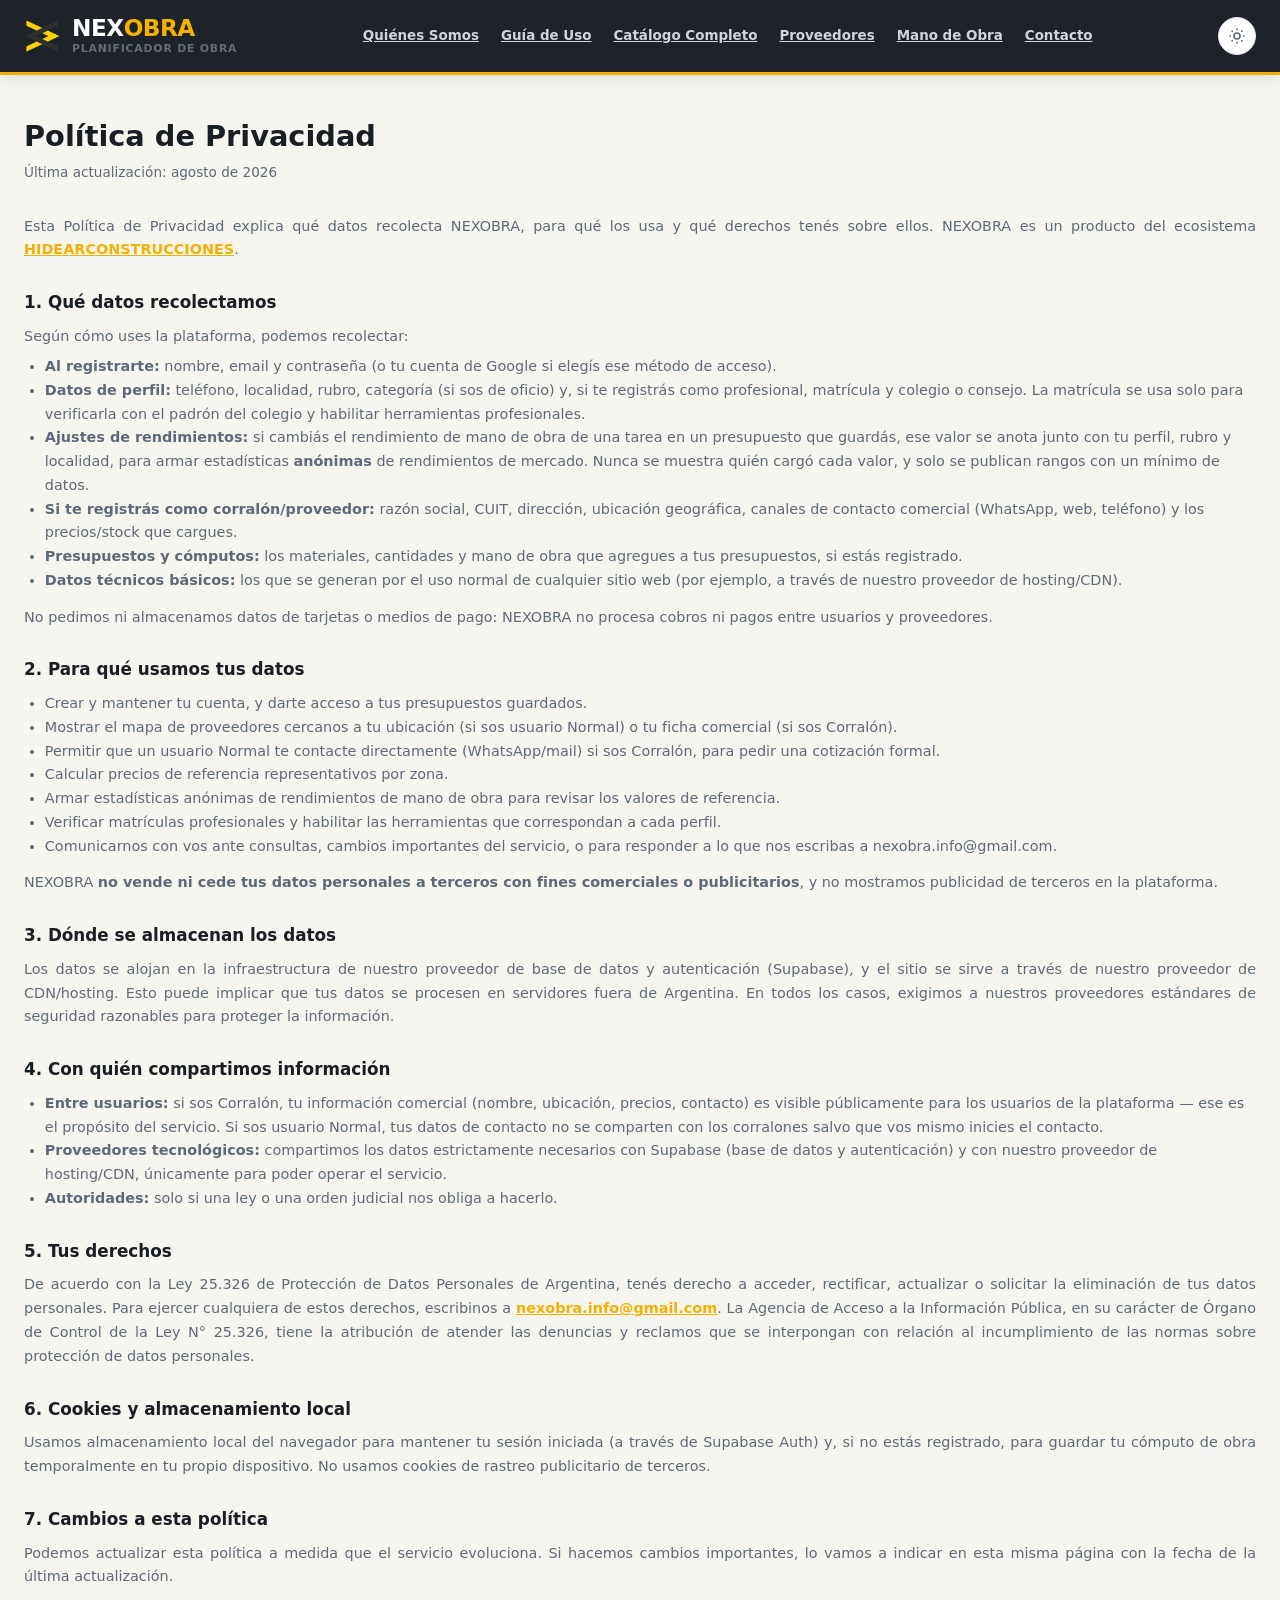
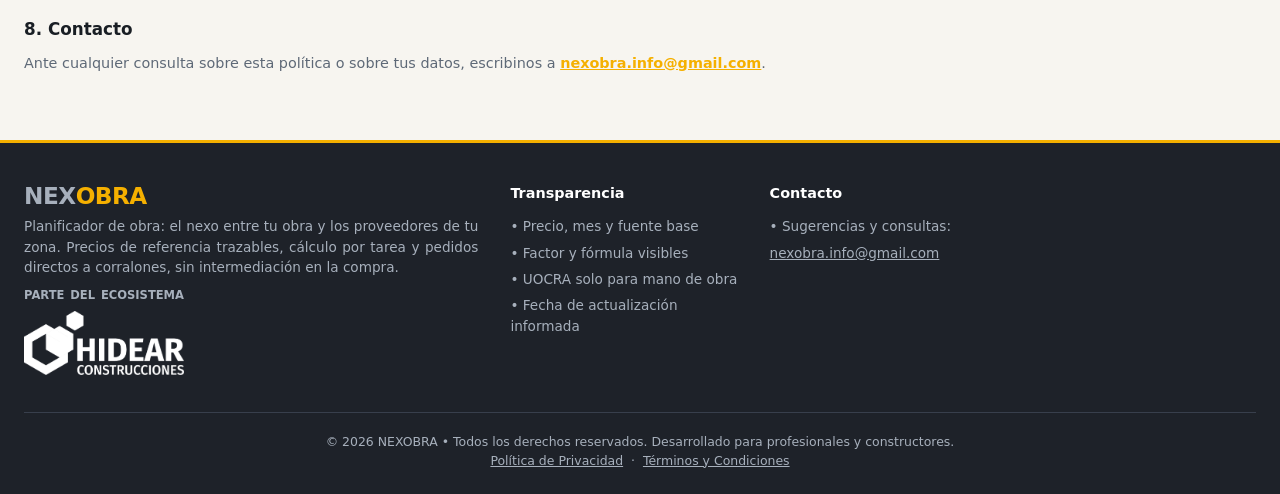
==== commit de2cbf5d: "Add files via upload" ====
--- a/privacidad.html
+++ b/privacidad.html
@@ -148,9 +148,9 @@
       <div class="footer-bottom">
         &copy; 2026 NEXOBRA • Todos los derechos reservados. Desarrollado para profesionales y constructores.
         <br>
-        <a href="privacidad.html" style="color: inherit; text-decoration: underline;">Política de Privacidad</a>
+        <a href="/privacidad" style="color: inherit; text-decoration: underline;">Política de Privacidad</a>
         &nbsp;·&nbsp;
-        <a href="terminos.html" style="color: inherit; text-decoration: underline;">Términos y Condiciones</a>
+        <a href="/terminos" style="color: inherit; text-decoration: underline;">Términos y Condiciones</a>
       </div>
     </div>
   </footer>
--- a/style.css
+++ b/style.css
@@ -1,4 +1,4 @@
-:root{color-scheme:light;--brand-yellow:#F5B000;--brand-yellow-rgb:245,176,0;--brand-yellow-hover:#E09E00;--brand-yellow-light:#FFF8E7;--brand-yellow-border:#FCE199;--brand-dark:#1E2229;--brand-dark-surface:#272C35;--brand-dark-border:#383F4C;--bg-app:#F7F5F0;--bg-card:#FFFFFF;--bg-card-hover:#FCFDFF;--bg-subtle:#F1F3F7;--text-main:#191E24;--text-muted:#5E6977;--text-subtle:#8A96A6;--text-inverse:#FFFFFF;--border-light:#E2E6EC;--border-subtle:#ECEFF4;--surface-1:#FFFFFF;--surface-2:#FFFFFF;--color-success:#10B981;--color-success-light:#ECFDF5;--color-accent:#2563EB;--color-accent-light:#EFF6FF;--shadow-sm:0 1px 3px rgba(18, 24, 38, 0.05),0 1px 2px rgba(18, 24, 38, 0.03);--shadow-md:0 4px 12px rgba(18, 24, 38, 0.08),0 2px 4px rgba(18, 24, 38, 0.04);--shadow-lg:0 12px 28px rgba(18, 24, 38, 0.12),0 4px 10px rgba(18, 24, 38, 0.06);--shadow-yellow:0 4px 16px rgba(var(--brand-yellow-rgb),0.28);--radius-sm:6px;--radius-md:10px;--radius-lg:16px;--radius-full:9999px;--font-family:Verdana,Geneva,-apple-system,BlinkMacSystemFont,"Segoe UI",Roboto,sans-serif;--transition-fast:0.15s cubic-bezier(0.4, 0, 0.2, 1);--transition-normal:0.25s cubic-bezier(0.4, 0, 0.2, 1)}@media (prefers-color-scheme:dark){html:not([data-theme=light]){color-scheme:dark;--brand-yellow-light:#2B2410;--brand-yellow-border:#6B5620;--bg-app:#16181D;--bg-card:#1E2229;--bg-card-hover:#262B34;--bg-subtle:#20242C;--text-main:#F0F2F5;--text-muted:#A7B0BC;--text-subtle:#7A8492;--border-light:#2E333D;--border-subtle:#262A32;--surface-1:#1C1F26;--surface-2:#1E2229;--color-success:#34D399;--color-success-light:#0F2922;--color-accent:#60A5FA;--color-accent-light:#111E33}}html[data-theme=dark]{color-scheme:dark;--brand-yellow-light:#2B2410;--brand-yellow-border:#6B5620;--bg-app:#16181D;--bg-card:#1E2229;--bg-card-hover:#262B34;--bg-subtle:#20242C;--text-main:#F0F2F5;--text-muted:#A7B0BC;--text-subtle:#7A8492;--border-light:#2E333D;--border-subtle:#262A32;--surface-1:#1C1F26;--surface-2:#1E2229;--color-success:#34D399;--color-success-light:#0F2922;--color-accent:#60A5FA;--color-accent-light:#111E33}*,::after,::before{box-sizing:border-box;margin:0;padding:0}body{font-family:var(--font-family);background-color:var(--bg-app);color:var(--text-main);line-height:1.5;-webkit-font-smoothing:antialiased;min-height:100vh;display:flex;flex-direction:column}p{text-align:justify}.container{width:100%;max-width:1600px;margin:0 auto;padding:0 1.5rem}.header{background-color:var(--brand-dark);color:var(--text-inverse);position:sticky;top:0;z-index:100;border-bottom:3px solid var(--brand-yellow);box-shadow:var(--shadow-md)}.header-container{display:flex;align-items:center;justify-content:space-between;height:72px;gap:16px}.brand-wrapper{display:flex;align-items:center;gap:12px;text-decoration:none;color:inherit;cursor:pointer}.brand-logo-icon{width:36px;height:36px;display:flex;align-items:center;justify-content:center}.brand-title-group{display:flex;flex-direction:column}.brand-name{font-size:1.45rem;font-weight:900;letter-spacing:-.5px;display:flex;align-items:center;line-height:1.1}.brand-name span.accent{color:var(--brand-yellow)}.brand-badge-tag{font-size:.68rem;font-weight:700;letter-spacing:.8px;text-transform:uppercase;color:var(--text-subtle)}.nav-links-desktop{display:flex;align-items:center;gap:8px}.nav-link{background:0 0;border:none;color:#d1d5db;font-family:inherit;font-size:.9rem;font-weight:600;padding:8px 14px;border-radius:var(--radius-sm);cursor:pointer;transition:var(--transition-fast)}.nav-link:hover{color:var(--text-inverse);background-color:rgba(255,255,255,.06)}.nav-link.active{color:var(--brand-yellow);background-color:rgba(var(--brand-yellow-rgb),.12)}.header-actions{display:flex;align-items:center;gap:12px}.btn-excel-tool{display:inline-flex;align-items:center;gap:8px;background-color:rgba(255,255,255,.08);color:#fff;border:1px solid rgba(255,255,255,.2);padding:9px 15px;border-radius:var(--radius-md);font-weight:700;font-size:.84rem;cursor:pointer;transition:var(--transition-fast)}.btn-excel-tool:hover{background-color:var(--brand-yellow);color:var(--brand-dark);border-color:var(--brand-yellow);transform:translateY(-1px)}.btn-computo{display:inline-flex;align-items:center;gap:10px;background-color:var(--brand-yellow);color:var(--brand-dark);border:none;padding:10px 18px;border-radius:var(--radius-md);font-weight:700;font-size:.88rem;cursor:pointer;transition:var(--transition-fast);box-shadow:var(--shadow-yellow)}.btn-computo:hover{background-color:var(--brand-yellow-hover);transform:translateY(-1px)}.computo-counter{background-color:var(--brand-dark);color:var(--brand-yellow);font-size:.75rem;padding:2px 7px;border-radius:var(--radius-full);font-weight:800}.hero-home{background:var(--bg-app);color:var(--text-main);padding:4.5rem 0 3.5rem;text-align:center;border-bottom:1px solid var(--border-light,#eee)}.hero-home-content{max-width:1550px;margin:0 auto}.hero-tagline-badge{display:inline-block;background-color:rgba(var(--brand-yellow-rgb),.15);border:1px solid var(--brand-yellow);color:var(--brand-yellow);font-size:.82rem;font-weight:700;padding:6px 14px;border-radius:var(--radius-full);margin-bottom:1.25rem;letter-spacing:.5px;text-transform:uppercase}.hero-main-title{font-size:2.75rem;font-weight:900;line-height:1.15;letter-spacing:-1px;margin-bottom:1.25rem;color:var(--text-main)}.hero-main-title .accent-word{color:var(--brand-yellow)}.hero-main-desc{font-size:1.12rem;color:var(--text-muted);line-height:1.6;max-width:1300px;margin:0 auto 2.5rem;text-align:justify}.hero-search-box{max-width:760px;margin:0 auto}.search-input-wrapper{position:relative;display:flex;align-items:center;background-color:var(--bg-card);border-radius:var(--radius-lg);box-shadow:var(--shadow-lg);border:2px solid transparent;transition:var(--transition-normal);padding:5px;gap:8px}.search-input-wrapper:focus-within{border-color:var(--brand-yellow);box-shadow:0 0 0 4px rgba(var(--brand-yellow-rgb),.25),var(--shadow-lg)}.search-icon{margin-left:14px;color:var(--text-subtle);display:flex;align-items:center}.search-input{width:100%;padding:12px 14px;font-size:1.05rem;border:none;outline:0;background:0 0;color:var(--text-main);font-family:inherit}.search-input::placeholder{color:var(--text-subtle);font-size:.95rem}.quick-tags-wrapper{display:flex;align-items:center;justify-content:center;flex-wrap:wrap;gap:8px;font-size:.82rem}.quick-tags-label{color:var(--text-subtle);font-weight:500;margin-right:4px}.tag-pill{background-color:var(--surface-2,#fff);color:var(--text-muted);border:1px solid var(--border-light,#e2e5ea);padding:5px 12px;border-radius:var(--radius-full);font-size:.78rem;cursor:pointer;transition:var(--transition-fast);user-select:none}.tag-pill:hover{background-color:var(--brand-yellow);color:var(--brand-dark);border-color:var(--brand-yellow);transform:translateY(-1px)}.section-pilares{padding:4.5rem 0;background-color:var(--bg-card);border-bottom:1px solid var(--border-light)}.section-heading-center{text-align:left;max-width:none;margin:0 0 3rem}.subheading-accent{display:none}.section-title{font-size:2.3rem;font-weight:800;color:var(--text-main);letter-spacing:-.5px;margin-bottom:10px}.section-desc{font-size:1rem;color:var(--text-muted);line-height:1.55;text-align:justify}.pilares-grid{display:grid;grid-template-columns:repeat(auto-fit,minmax(300px,1fr));gap:2rem}.pilar-card{background-color:var(--bg-app);border:1px solid var(--border-light);border-radius:var(--radius-lg);padding:2rem 1.75rem;transition:var(--transition-normal)}.pilar-card:hover{transform:translateY(-3px);box-shadow:var(--shadow-md);border-color:var(--brand-yellow)}.pilar-icon-box{font-size:2.2rem;margin-bottom:1.25rem}.pilar-title{font-size:1.2rem;font-weight:800;margin-bottom:10px;color:var(--text-main)}.pilar-text{font-size:.92rem;color:var(--text-muted);line-height:1.6;text-align:justify}.section-rubros{padding:4.5rem 0;background-color:var(--bg-app)}.section-heading-between{display:flex;align-items:flex-end;justify-content:space-between;margin-bottom:2.5rem;gap:1.5rem;flex-wrap:wrap}.rubros-hub-grid{display:grid;grid-template-columns:repeat(auto-fill,minmax(280px,1fr));gap:1.5rem}.rubro-hub-card{background-color:var(--bg-card);border:1px solid var(--border-light);border-radius:var(--radius-lg);padding:1.5rem;box-shadow:var(--shadow-sm);display:flex;flex-direction:column;justify-content:space-between;cursor:pointer;transition:var(--transition-normal);position:relative;overflow:hidden}.rubro-hub-card::before{content:'';position:absolute;top:0;left:0;width:100%;height:4px;background-color:transparent;transition:background-color var(--transition-fast)}.rubro-hub-card:hover{transform:translateY(-3px);box-shadow:var(--shadow-md);border-color:var(--brand-yellow-border)}.rubro-hub-card:hover::before{background-color:var(--brand-yellow)}.rubro-card-top{display:flex;align-items:center;justify-content:space-between;margin-bottom:12px}.rubro-card-icon{font-size:1.8rem;background-color:var(--bg-subtle);width:48px;height:48px;display:flex;align-items:center;justify-content:center;border-radius:var(--radius-md)}.rubro-count-pill{font-size:.76rem;font-weight:700;background-color:var(--brand-yellow-light);color:#854d0e;border:1px solid var(--brand-yellow-border);padding:3px 9px;border-radius:var(--radius-full)}.rubro-card-name{font-size:1.15rem;font-weight:800;color:var(--text-main);margin-bottom:6px}.rubro-card-desc{font-size:.84rem;color:var(--text-muted);line-height:1.45;margin-bottom:16px}.rubro-card-footer{display:flex;align-items:center;justify-content:space-between;font-size:.82rem;font-weight:700;color:var(--text-main);border-top:1px solid var(--border-subtle);padding-top:12px}.rubro-card-footer span.arrow{color:var(--brand-yellow);font-size:1.1rem;transition:transform var(--transition-fast)}.rubro-hub-card:hover .rubro-card-footer span.arrow{transform:translateX(4px)}.section-excel-cta{padding:1rem 0 4.5rem;background-color:var(--bg-app)}.excel-banner-card{background:linear-gradient(135deg,var(--brand-dark) 0,#29303d 100%);border:1px solid var(--brand-dark-border);border-radius:var(--radius-lg);padding:3rem;color:var(--text-inverse);display:grid;grid-template-columns:1.2fr 1fr;gap:2.5rem;align-items:center;box-shadow:var(--shadow-lg);position:relative;overflow:hidden}.excel-banner-badge{font-size:.76rem;font-weight:800;letter-spacing:1px;color:var(--brand-yellow);display:inline-block;margin-bottom:10px}.excel-banner-title{font-size:1.85rem;font-weight:800;line-height:1.2;margin-bottom:12px}.excel-banner-text{font-size:.96rem;color:#cbd5e1;line-height:1.6;margin-bottom:24px}.mock-excel-sheet{background-color:var(--bg-card);color:var(--text-main);border-radius:var(--radius-md);padding:12px;font-family:monospace;font-size:.78rem;box-shadow:var(--shadow-md);border:1px solid var(--border-light)}.mock-sheet-row{display:grid;grid-template-columns:2fr 1fr 1fr 1fr;padding:6px 8px;border-bottom:1px solid var(--border-subtle)}.mock-sheet-row.head{background-color:var(--bg-subtle);font-weight:700;border-bottom:1px solid var(--border-light)}.mock-sheet-row.total{background-color:var(--brand-yellow-light);font-weight:800;border-bottom:none}.catalog-breadcrumb{display:flex;align-items:center;gap:8px;font-size:.85rem;margin-bottom:1.25rem}.btn-breadcrumb-home{background:0 0;border:none;color:var(--text-muted);font-weight:700;cursor:pointer;padding:4px 8px;border-radius:var(--radius-sm);transition:var(--transition-fast)}.btn-breadcrumb-home:hover{background-color:var(--border-light);color:var(--text-main)}.breadcrumb-separator{color:var(--text-subtle)}.breadcrumb-current{font-weight:700;color:var(--text-main)}.catalog-header-banner{display:flex;align-items:center;justify-content:space-between;gap:1.5rem;margin-bottom:1.5rem;flex-wrap:wrap}.catalog-title{font-size:1.85rem;font-weight:800;color:var(--text-main);letter-spacing:-.5px}.catalog-subtitle{font-size:.92rem;color:var(--text-muted);text-align:justify}.catalog-search-inline{width:100%;max-width:380px;background:var(--bg-card);border-radius:var(--radius-md);border:1px solid var(--border-light);box-shadow:var(--shadow-sm)}.catalog-search-inline .search-input{padding:10px 14px;font-size:.9rem}.controls-card{background-color:var(--bg-card);border:1px solid var(--border-light);border-radius:var(--radius-lg);padding:1.25rem 1.5rem;box-shadow:var(--shadow-sm);margin-bottom:2rem;display:flex;flex-direction:column;gap:1.25rem}.controls-header{display:flex;align-items:center;justify-content:space-between;flex-wrap:wrap;gap:1rem;border-bottom:1px solid var(--border-subtle);padding-bottom:1rem}.pricing-mode-selector{display:flex;align-items:center;gap:12px}.mode-toggle-group{display:inline-flex;background-color:var(--bg-subtle);padding:4px;border-radius:var(--radius-md);border:1px solid var(--border-light)}.mode-btn{display:flex;align-items:center;gap:8px;border:none;background:0 0;padding:8px 16px;border-radius:var(--radius-sm);font-size:.88rem;font-weight:600;color:var(--text-muted);cursor:pointer;transition:var(--transition-fast)}.mode-btn.active{background-color:var(--brand-dark);color:var(--brand-yellow);box-shadow:var(--shadow-sm)}.mode-btn:not(.active):hover{color:var(--text-main);background-color:rgba(0,0,0,.04)}.view-sort-controls{display:flex;align-items:center;gap:12px}.sort-select{padding:8px 14px;border-radius:var(--radius-md);border:1px solid var(--border-light);background-color:var(--bg-card);color:var(--text-main);font-size:.85rem;font-weight:500;outline:0;cursor:pointer}.sort-select:focus{border-color:var(--brand-yellow)}.view-toggle-btn{background-color:var(--bg-subtle);border:1px solid var(--border-light);color:var(--text-muted);width:38px;height:38px;border-radius:var(--radius-md);display:flex;align-items:center;justify-content:center;cursor:pointer;transition:var(--transition-fast)}.view-toggle-btn.active,.view-toggle-btn:hover{color:var(--text-main);border-color:var(--text-main);background-color:var(--bg-card)}.category-filter-bar{display:flex;align-items:center;gap:8px;overflow-x:auto;padding-bottom:4px;scrollbar-width:thin}.category-filter-bar::-webkit-scrollbar{height:4px}.category-filter-bar::-webkit-scrollbar-thumb{background-color:var(--border-light);border-radius:4px}
+:root{color-scheme:light;--brand-yellow:#F5B000;--brand-yellow-rgb:245,176,0;--brand-yellow-hover:#E09E00;--brand-yellow-light:#FFF8E7;--brand-yellow-border:#FCE199;--brand-dark:#1E2229;--brand-dark-surface:#272C35;--brand-dark-border:#383F4C;--bg-app:#F7F5F0;--bg-card:#FFFFFF;--bg-card-hover:#FCFDFF;--bg-subtle:#F1F3F7;--text-main:#191E24;--text-muted:#5E6977;--text-subtle:#626B78;--text-inverse:#FFFFFF;--border-light:#E2E6EC;--border-subtle:#ECEFF4;--surface-1:#FFFFFF;--surface-2:#FFFFFF;--color-success:#10B981;--color-success-light:#ECFDF5;--color-accent:#2563EB;--color-accent-light:#EFF6FF;--shadow-sm:0 1px 3px rgba(18, 24, 38, 0.05),0 1px 2px rgba(18, 24, 38, 0.03);--shadow-md:0 4px 12px rgba(18, 24, 38, 0.08),0 2px 4px rgba(18, 24, 38, 0.04);--shadow-lg:0 12px 28px rgba(18, 24, 38, 0.12),0 4px 10px rgba(18, 24, 38, 0.06);--shadow-yellow:0 4px 16px rgba(var(--brand-yellow-rgb),0.28);--radius-sm:6px;--radius-md:10px;--radius-lg:16px;--radius-full:9999px;--font-family:Verdana,Geneva,-apple-system,BlinkMacSystemFont,"Segoe UI",Roboto,sans-serif;--transition-fast:0.15s cubic-bezier(0.4, 0, 0.2, 1);--transition-normal:0.25s cubic-bezier(0.4, 0, 0.2, 1)}@media (prefers-color-scheme:dark){html:not([data-theme=light]){color-scheme:dark;--brand-yellow-light:#2B2410;--brand-yellow-border:#6B5620;--bg-app:#16181D;--bg-card:#1E2229;--bg-card-hover:#262B34;--bg-subtle:#20242C;--text-main:#F0F2F5;--text-muted:#A7B0BC;--text-subtle:#929CAA;--border-light:#2E333D;--border-subtle:#262A32;--surface-1:#1C1F26;--surface-2:#1E2229;--color-success:#34D399;--color-success-light:#0F2922;--color-accent:#60A5FA;--color-accent-light:#111E33}}html[data-theme=dark]{color-scheme:dark;--brand-yellow-light:#2B2410;--brand-yellow-border:#6B5620;--bg-app:#16181D;--bg-card:#1E2229;--bg-card-hover:#262B34;--bg-subtle:#20242C;--text-main:#F0F2F5;--text-muted:#A7B0BC;--text-subtle:#929CAA;--border-light:#2E333D;--border-subtle:#262A32;--surface-1:#1C1F26;--surface-2:#1E2229;--color-success:#34D399;--color-success-light:#0F2922;--color-accent:#60A5FA;--color-accent-light:#111E33}*,::after,::before{box-sizing:border-box;margin:0;padding:0}body{font-family:var(--font-family);background-color:var(--bg-app);color:var(--text-main);line-height:1.5;-webkit-font-smoothing:antialiased;min-height:100vh;display:flex;flex-direction:column}p{text-align:justify}.container{width:100%;max-width:1600px;margin:0 auto;padding:0 1.5rem}.header{background-color:var(--brand-dark);color:var(--text-inverse);position:sticky;top:0;z-index:100;border-bottom:3px solid var(--brand-yellow);box-shadow:var(--shadow-md)}.header-container{display:flex;align-items:center;justify-content:space-between;height:72px;gap:16px}.brand-wrapper{display:flex;align-items:center;gap:12px;text-decoration:none;color:inherit;cursor:pointer}.brand-logo-icon{width:36px;height:36px;display:flex;align-items:center;justify-content:center}.brand-title-group{display:flex;flex-direction:column}.brand-name{font-size:1.45rem;font-weight:900;letter-spacing:-.5px;display:flex;align-items:center;line-height:1.1}.brand-name span.accent{color:var(--brand-yellow)}.brand-badge-tag{font-size:.68rem;font-weight:700;letter-spacing:.8px;text-transform:uppercase;color:var(--text-subtle)}.nav-links-desktop{display:flex;align-items:center;gap:8px}.nav-link{background:0 0;border:none;color:#d1d5db;font-family:inherit;font-size:.9rem;font-weight:600;padding:8px 14px;border-radius:var(--radius-sm);cursor:pointer;transition:var(--transition-fast)}.nav-link:hover{color:var(--text-inverse);background-color:rgba(255,255,255,.06)}.nav-link.active{color:var(--brand-yellow);background-color:rgba(var(--brand-yellow-rgb),.12)}.header-actions{display:flex;align-items:center;gap:12px}.btn-excel-tool{display:inline-flex;align-items:center;gap:8px;background-color:rgba(255,255,255,.08);color:#fff;border:1px solid rgba(255,255,255,.2);padding:9px 15px;border-radius:var(--radius-md);font-weight:700;font-size:.84rem;cursor:pointer;transition:var(--transition-fast)}.btn-excel-tool:hover{background-color:var(--brand-yellow);color:var(--brand-dark);border-color:var(--brand-yellow);transform:translateY(-1px)}.btn-computo{display:inline-flex;align-items:center;gap:10px;background-color:var(--brand-yellow);color:var(--brand-dark);border:none;padding:10px 18px;border-radius:var(--radius-md);font-weight:700;font-size:.88rem;cursor:pointer;transition:var(--transition-fast);box-shadow:var(--shadow-yellow)}.btn-computo:hover{background-color:var(--brand-yellow-hover);transform:translateY(-1px)}.computo-counter{background-color:var(--brand-dark);color:var(--brand-yellow);font-size:.75rem;padding:2px 7px;border-radius:var(--radius-full);font-weight:800}.hero-home{background:var(--bg-app);color:var(--text-main);padding:4.5rem 0 3.5rem;text-align:center;border-bottom:1px solid var(--border-light,#eee)}.hero-home-content{max-width:1550px;margin:0 auto}.hero-tagline-badge{display:inline-block;background-color:rgba(var(--brand-yellow-rgb),.15);border:1px solid var(--brand-yellow);color:var(--brand-yellow);font-size:.82rem;font-weight:700;padding:6px 14px;border-radius:var(--radius-full);margin-bottom:1.25rem;letter-spacing:.5px;text-transform:uppercase}.hero-main-title{font-size:2.75rem;font-weight:900;line-height:1.15;letter-spacing:-1px;margin-bottom:1.25rem;color:var(--text-main)}.hero-main-title .accent-word{color:var(--brand-yellow)}.hero-main-desc{font-size:1.12rem;color:var(--text-muted);line-height:1.6;max-width:1300px;margin:0 auto 2.5rem;text-align:justify}.hero-search-box{max-width:760px;margin:0 auto}.search-input-wrapper{position:relative;display:flex;align-items:center;background-color:var(--bg-card);border-radius:var(--radius-lg);box-shadow:var(--shadow-lg);border:2px solid transparent;transition:var(--transition-normal);padding:5px;gap:8px}.search-input-wrapper:focus-within{border-color:var(--brand-yellow);box-shadow:0 0 0 4px rgba(var(--brand-yellow-rgb),.25),var(--shadow-lg)}.search-icon{margin-left:14px;color:var(--text-subtle);display:flex;align-items:center}.search-input{width:100%;padding:12px 14px;font-size:1.05rem;border:none;outline:0;background:0 0;color:var(--text-main);font-family:inherit}.search-input::placeholder{color:var(--text-subtle);font-size:.95rem}.quick-tags-wrapper{display:flex;align-items:center;justify-content:center;flex-wrap:wrap;gap:8px;font-size:.82rem}.quick-tags-label{color:var(--text-subtle);font-weight:500;margin-right:4px}.tag-pill{background-color:var(--surface-2,#fff);color:var(--text-muted);border:1px solid var(--border-light,#e2e5ea);padding:5px 12px;border-radius:var(--radius-full);font-size:.78rem;cursor:pointer;transition:var(--transition-fast);user-select:none}.tag-pill:hover{background-color:var(--brand-yellow);color:var(--brand-dark);border-color:var(--brand-yellow);transform:translateY(-1px)}.section-pilares{padding:4.5rem 0;background-color:var(--bg-card);border-bottom:1px solid var(--border-light)}.section-heading-center{text-align:left;max-width:none;margin:0 0 3rem}.subheading-accent{display:none}.section-title{font-size:2.3rem;font-weight:800;color:var(--text-main);letter-spacing:-.5px;margin-bottom:10px}.section-desc{font-size:1rem;color:var(--text-muted);line-height:1.55;text-align:justify}.pilares-grid{display:grid;grid-template-columns:repeat(auto-fit,minmax(300px,1fr));gap:2rem}.pilar-card{background-color:var(--bg-app);border:1px solid var(--border-light);border-radius:var(--radius-lg);padding:2rem 1.75rem;transition:var(--transition-normal)}.pilar-card:hover{transform:translateY(-3px);box-shadow:var(--shadow-md);border-color:var(--brand-yellow)}.pilar-icon-box{font-size:2.2rem;margin-bottom:1.25rem}.pilar-title{font-size:1.2rem;font-weight:800;margin-bottom:10px;color:var(--text-main)}.pilar-text{font-size:.92rem;color:var(--text-muted);line-height:1.6;text-align:justify}.section-rubros{padding:4.5rem 0;background-color:var(--bg-app)}.section-heading-between{display:flex;align-items:flex-end;justify-content:space-between;margin-bottom:2.5rem;gap:1.5rem;flex-wrap:wrap}.rubros-hub-grid{display:grid;grid-template-columns:repeat(auto-fill,minmax(280px,1fr));gap:1.5rem}.rubro-hub-card{background-color:var(--bg-card);border:1px solid var(--border-light);border-radius:var(--radius-lg);padding:1.5rem;box-shadow:var(--shadow-sm);display:flex;flex-direction:column;justify-content:space-between;cursor:pointer;transition:var(--transition-normal);position:relative;overflow:hidden}.rubro-hub-card::before{content:'';position:absolute;top:0;left:0;width:100%;height:4px;background-color:transparent;transition:background-color var(--transition-fast)}.rubro-hub-card:hover{transform:translateY(-3px);box-shadow:var(--shadow-md);border-color:var(--brand-yellow-border)}.rubro-hub-card:hover::before{background-color:var(--brand-yellow)}.rubro-card-top{display:flex;align-items:center;justify-content:space-between;margin-bottom:12px}.rubro-card-icon{font-size:1.8rem;background-color:var(--bg-subtle);width:48px;height:48px;display:flex;align-items:center;justify-content:center;border-radius:var(--radius-md)}.rubro-count-pill{font-size:.76rem;font-weight:700;background-color:var(--brand-yellow-light);color:#854d0e;border:1px solid var(--brand-yellow-border);padding:3px 9px;border-radius:var(--radius-full)}.rubro-card-name{font-size:1.15rem;font-weight:800;color:var(--text-main);margin-bottom:6px}.rubro-card-desc{font-size:.84rem;color:var(--text-muted);line-height:1.45;margin-bottom:16px}.rubro-card-footer{display:flex;align-items:center;justify-content:space-between;font-size:.82rem;font-weight:700;color:var(--text-main);border-top:1px solid var(--border-subtle);padding-top:12px}.rubro-card-footer span.arrow{color:var(--brand-yellow);font-size:1.1rem;transition:transform var(--transition-fast)}.rubro-hub-card:hover .rubro-card-footer span.arrow{transform:translateX(4px)}.section-excel-cta{padding:1rem 0 4.5rem;background-color:var(--bg-app)}.excel-banner-card{background:linear-gradient(135deg,var(--brand-dark) 0,#29303d 100%);border:1px solid var(--brand-dark-border);border-radius:var(--radius-lg);padding:3rem;color:var(--text-inverse);display:grid;grid-template-columns:1.2fr 1fr;gap:2.5rem;align-items:center;box-shadow:var(--shadow-lg);position:relative;overflow:hidden}.excel-banner-badge{font-size:.76rem;font-weight:800;letter-spacing:1px;color:var(--brand-yellow);display:inline-block;margin-bottom:10px}.excel-banner-title{font-size:1.85rem;font-weight:800;line-height:1.2;margin-bottom:12px}.excel-banner-text{font-size:.96rem;color:#cbd5e1;line-height:1.6;margin-bottom:24px}.mock-excel-sheet{background-color:var(--bg-card);color:var(--text-main);border-radius:var(--radius-md);padding:12px;font-family:monospace;font-size:.78rem;box-shadow:var(--shadow-md);border:1px solid var(--border-light)}.mock-sheet-row{display:grid;grid-template-columns:2fr 1fr 1fr 1fr;padding:6px 8px;border-bottom:1px solid var(--border-subtle)}.mock-sheet-row.head{background-color:var(--bg-subtle);font-weight:700;border-bottom:1px solid var(--border-light)}.mock-sheet-row.total{background-color:var(--brand-yellow-light);font-weight:800;border-bottom:none}.catalog-breadcrumb{display:flex;align-items:center;gap:8px;font-size:.85rem;margin-bottom:1.25rem}.btn-breadcrumb-home{background:0 0;border:none;color:var(--text-muted);font-weight:700;cursor:pointer;padding:4px 8px;border-radius:var(--radius-sm);transition:var(--transition-fast)}.btn-breadcrumb-home:hover{background-color:var(--border-light);color:var(--text-main)}.breadcrumb-separator{color:var(--text-subtle)}.breadcrumb-current{font-weight:700;color:var(--text-main)}.catalog-header-banner{display:flex;align-items:center;justify-content:space-between;gap:1.5rem;margin-bottom:1.5rem;flex-wrap:wrap}.catalog-title{font-size:1.85rem;font-weight:800;color:var(--text-main);letter-spacing:-.5px}.catalog-subtitle{font-size:.92rem;color:var(--text-muted);text-align:justify}.catalog-search-inline{width:100%;max-width:380px;background:var(--bg-card);border-radius:var(--radius-md);border:1px solid var(--border-light);box-shadow:var(--shadow-sm)}.catalog-search-inline .search-input{padding:10px 14px;font-size:.9rem}.controls-card{background-color:var(--bg-card);border:1px solid var(--border-light);border-radius:var(--radius-lg);padding:1.25rem 1.5rem;box-shadow:var(--shadow-sm);margin-bottom:2rem;display:flex;flex-direction:column;gap:1.25rem}.controls-header{display:flex;align-items:center;justify-content:space-between;flex-wrap:wrap;gap:1rem;border-bottom:1px solid var(--border-subtle);padding-bottom:1rem}.pricing-mode-selector{display:flex;align-items:center;gap:12px}.mode-toggle-group{display:inline-flex;background-color:var(--bg-subtle);padding:4px;border-radius:var(--radius-md);border:1px solid var(--border-light)}.mode-btn{display:flex;align-items:center;gap:8px;border:none;background:0 0;padding:8px 16px;border-radius:var(--radius-sm);font-size:.88rem;font-weight:600;color:var(--text-muted);cursor:pointer;transition:var(--transition-fast)}.mode-btn.active{background-color:var(--brand-dark);color:var(--brand-yellow);box-shadow:var(--shadow-sm)}.mode-btn:not(.active):hover{color:var(--text-main);background-color:rgba(0,0,0,.04)}.view-sort-controls{display:flex;align-items:center;gap:12px}.sort-select{padding:8px 14px;border-radius:var(--radius-md);border:1px solid var(--border-light);background-color:var(--bg-card);color:var(--text-main);font-size:.85rem;font-weight:500;outline:0;cursor:pointer}.sort-select:focus{border-color:var(--brand-yellow)}.view-toggle-btn{background-color:var(--bg-subtle);border:1px solid var(--border-light);color:var(--text-muted);width:38px;height:38px;border-radius:var(--radius-md);display:flex;align-items:center;justify-content:center;cursor:pointer;transition:var(--transition-fast)}.view-toggle-btn.active,.view-toggle-btn:hover{color:var(--text-main);border-color:var(--text-main);background-color:var(--bg-card)}.category-filter-bar{display:flex;align-items:center;gap:8px;overflow-x:auto;padding-bottom:4px;scrollbar-width:thin}.category-filter-bar::-webkit-scrollbar{height:4px}.category-filter-bar::-webkit-scrollbar-thumb{background-color:var(--border-light);border-radius:4px}
 /* FIX 2026-09-09: el "track" de la scrollbar nunca tenía color propio, así
    que quedaba con el gris clarito por defecto del navegador -- se notaba
    mucho en modo oscuro (panel de Admin, listas largas). */
@@ -1456,7 +1456,7 @@
 html[data-theme="dark"][data-modo="oficio"]{--brand-yellow-light:#0F2A20;--brand-yellow-border:#246B52}
 html[data-theme="dark"][data-modo="materiales"]{--brand-yellow-light:#2E1A12;--brand-yellow-border:#7A4026}
 @media (prefers-color-scheme:dark){html:not([data-theme=light])[data-modo="profesional"]{--brand-yellow-light:#122236;--brand-yellow-border:#2D5684}html:not([data-theme=light])[data-modo="oficio"]{--brand-yellow-light:#0F2A20;--brand-yellow-border:#246B52}html:not([data-theme=light])[data-modo="materiales"]{--brand-yellow-light:#2E1A12;--brand-yellow-border:#7A4026}}
-.brand-name span.accent{color:#F5B000}
+.brand-name span.accent{color:var(--brand-yellow)}
 .nav-links-desktop #nav-btn-mi-negocio{order:-2}
 html[data-modo="profesional"] .nav-links-desktop #nav-btn-apu{order:-1}
 [data-accion-modo][hidden]{display:none!important}
@@ -1527,3 +1527,83 @@
 .cta-ficha{margin-top:12px}
 @media (max-width:640px){.pd-tabla{font-size:.78rem}.pd-tabla th,.pd-tabla td{padding:5px 6px}}
 .admin-table-wrap{overflow-x:auto;-webkit-overflow-scrolling:touch}
+/* (26/11) Accesibilidad: utilidad para textos solo para lectores de pantalla */
+.sr-only{position:absolute!important;width:1px;height:1px;padding:0;margin:-1px;overflow:hidden;clip:rect(0,0,0,0);white-space:nowrap;border:0}
+/* (26/11) PORTADA del inicio (index.html #home-view): marca grande + buscador + opciones por perfil */
+.portada{background:#1E2229;color:#fff;padding:48px 16px 112px;text-align:center}
+.portada-inner{max-width:880px;margin:0 auto;display:flex;flex-direction:column;align-items:center;gap:14px}
+.portada-kicker{margin:0;font-size:.8rem;font-weight:700;letter-spacing:2px;text-transform:uppercase;color:#A7B0BC}
+.portada-hola{text-transform:none;letter-spacing:0;font-size:.98rem;font-weight:600;color:#D1D5DB}
+.portada-marca{margin:0;font-size:clamp(3.4rem,10vw,6rem);font-weight:900;letter-spacing:-.035em;line-height:1;color:#fff}
+.portada-marca span{color:var(--brand-yellow)}
+.portada-trazo{width:110px;height:5px;border-radius:3px;background:var(--brand-yellow);transform-origin:left center}
+.portada-frase{margin:4px 0 0;font-size:clamp(1rem,2.3vw,1.22rem);line-height:1.45;color:#E5E7EB;max-width:640px}
+.portada-buscar{margin-top:12px;width:100%;max-width:700px;display:flex;gap:10px;align-items:center;background:#fff;border-radius:16px;padding:8px 8px 8px 18px;box-shadow:0 12px 32px rgba(0,0,0,.35);box-sizing:border-box}
+.portada-buscar:focus-within{outline:3px solid var(--brand-yellow);outline-offset:3px}
+.portada-buscar input{border:none;outline:none;flex:1;min-width:0;font-family:inherit;font-size:1.05rem;font-weight:500;color:#191E24;background:transparent;-webkit-appearance:none;appearance:none}
+.portada-buscar input::placeholder{color:#6B7280}
+.portada-buscar button{background:var(--brand-yellow);color:#1E2229;border:none;min-height:48px;padding:0 24px;border-radius:12px;font-family:inherit;font-size:.95rem;font-weight:800;cursor:pointer}
+.portada-buscar button:hover{background:var(--brand-yellow-hover)}
+.portada-datos{margin:6px 0 0;font-size:.85rem;color:#A7B0BC}
+.portada-datos strong{color:#fff;font-weight:700}
+.portada-opciones{position:relative;max-width:1100px;margin:-80px auto 0;padding:0 16px 32px;box-sizing:border-box}
+.portada-grid{display:grid;grid-template-columns:repeat(3,minmax(0,1fr));gap:16px}
+.portada-card{display:flex;flex-direction:column;gap:10px;text-align:left;background:var(--bg-card);border:1px solid var(--border-light);border-radius:20px;padding:24px;color:var(--text-main);min-height:200px;box-shadow:0 10px 28px rgba(18,24,38,.10);font-family:inherit;cursor:pointer;transition:transform .15s ease,box-shadow .15s ease,border-color .15s ease}
+.portada-card:hover{transform:translateY(-2px);border-color:var(--brand-yellow);box-shadow:0 14px 32px rgba(18,24,38,.14)}
+.portada-card:focus-visible{outline:3px solid var(--accent-texto);outline-offset:2px}
+.pc-cabeza{display:flex;justify-content:space-between;align-items:center;gap:8px}
+.portada-icono{width:48px;height:48px;border-radius:14px;background:var(--brand-yellow-light);display:inline-flex;align-items:center;justify-content:center;color:var(--accent-texto);flex:0 0 auto}
+.pc-texto{display:flex;flex-direction:column;gap:6px}
+.pc-texto strong{font-size:1.2rem;font-weight:800}
+.pc-desc{font-size:.9rem;color:var(--text-muted);line-height:1.5}
+.pc-ir{margin-top:auto;font-weight:700;font-size:.9rem;color:var(--accent-texto)}
+.pc-pronto{font-size:.68rem;font-weight:800;letter-spacing:.5px;text-transform:uppercase;background:var(--bg-subtle);color:var(--text-muted);padding:4px 8px;border-radius:999px}
+.portada-cuenta{margin-top:20px;background:var(--bg-card);border:1px solid var(--border-light);border-radius:20px;padding:20px 24px;display:flex;flex-wrap:wrap;align-items:center;gap:14px 24px;text-align:left}
+.portada-cuenta>div{flex:999 1 420px;min-width:0}
+.portada-cuenta h2{margin:0 0 4px;font-size:1.1rem;font-weight:800;color:var(--text-main)}
+.portada-cuenta p{margin:0;font-size:.9rem;color:var(--text-muted);line-height:1.5}
+.portada-cuenta-btn{flex:1 1 200px;min-height:48px;border:none;border-radius:12px;background:#1E2229;color:#fff;font-family:inherit;font-size:.95rem;font-weight:800;cursor:pointer}
+html[data-theme="dark"] .portada-cuenta-btn{background:var(--brand-yellow);color:#1E2229}
+@media (prefers-color-scheme:dark){html:not([data-theme=light]) .portada-cuenta-btn{background:var(--brand-yellow);color:#1E2229}}
+.portada-opciones .hero-modo-nota{margin-top:18px}
+@keyframes portada-subir{from{opacity:0;transform:translateY(16px)}to{opacity:1;transform:none}}
+@keyframes portada-trazo{from{transform:scaleX(0)}to{transform:scaleX(1)}}
+#home-view .portada .anim,#home-view .portada-opciones .anim{animation:portada-subir .6s cubic-bezier(.2,.7,.2,1) both}
+#home-view .d1{animation-delay:.12s!important}#home-view .d2{animation-delay:.24s!important}#home-view .d3{animation-delay:.36s!important}#home-view .d4{animation-delay:.48s!important}#home-view .d5{animation-delay:.6s!important}
+#home-view .portada-trazo{animation:portada-trazo .7s cubic-bezier(.2,.7,.2,1) .35s both}
+@media (prefers-reduced-motion:reduce){#home-view .anim,#home-view .portada-trazo{animation:none!important}.portada-card{transition:none}}
+@media (max-width:720px){
+.portada{padding:26px 16px 74px}
+.portada-inner{gap:10px}
+.portada-kicker{font-size:.7rem;letter-spacing:1.5px}
+.portada-trazo{width:80px;height:4px}
+.portada-buscar{padding:6px 6px 6px 14px;border-radius:14px;gap:6px}
+.portada-buscar input{font-size:16px}
+.portada-buscar button{min-height:44px;padding:0 16px;border-radius:10px}
+.portada-opciones{margin-top:-52px;padding-bottom:20px}
+.portada-grid{grid-template-columns:1fr;gap:10px}
+.portada-card{flex-direction:row;align-items:center;min-height:76px;padding:14px 16px;border-radius:16px;gap:14px}
+.pc-cabeza{flex:0 0 auto}
+.pc-cabeza .pc-pronto{display:none}
+.portada-icono{width:44px;height:44px;border-radius:12px}
+.pc-texto{gap:2px;min-width:0}
+.pc-texto strong{font-size:1rem}
+.pc-desc{font-size:.82rem;line-height:1.35}
+.pc-ir{margin:0 0 0 auto;font-size:0}
+.pc-ir span{font-size:1.1rem}
+.portada-cuenta{padding:16px}
+}
+/* (26/11) Contraste: color de énfasis para TEXTOS sobre fondo claro (el amarillo, el celeste y el naranja no llegan a 4,5:1 como texto). En oscuro se usa el énfasis tal cual. */
+:root{--accent-texto:#8A5A00}
+html[data-modo="profesional"]{--accent-texto:#1D4ED8}
+html[data-modo="oficio"]{--accent-texto:#047857}
+html[data-modo="materiales"]{--accent-texto:#B4441B}
+html[data-theme="dark"],html[data-theme="dark"][data-modo]{--accent-texto:var(--brand-yellow)}
+@media (prefers-color-scheme:dark){html:not([data-theme=light]),html:not([data-theme=light])[data-modo]{--accent-texto:var(--brand-yellow)}}
+
+/* contraste (axe, 26-11): textos de acento sobre fondos claros */
+.link-button,.soon-badge,.guia-link{color:var(--accent-texto)}
+.cat-btn:not(.active) .count-badge{color:var(--text-main)}
+html[data-theme="dark"] .rubro-count-pill{color:var(--brand-yellow)}
+@media (prefers-color-scheme:dark){html:not([data-theme=light]) .rubro-count-pill{color:var(--brand-yellow)}}
+.footer,#nav-brand-logo{--text-subtle:#A7B0BC}
